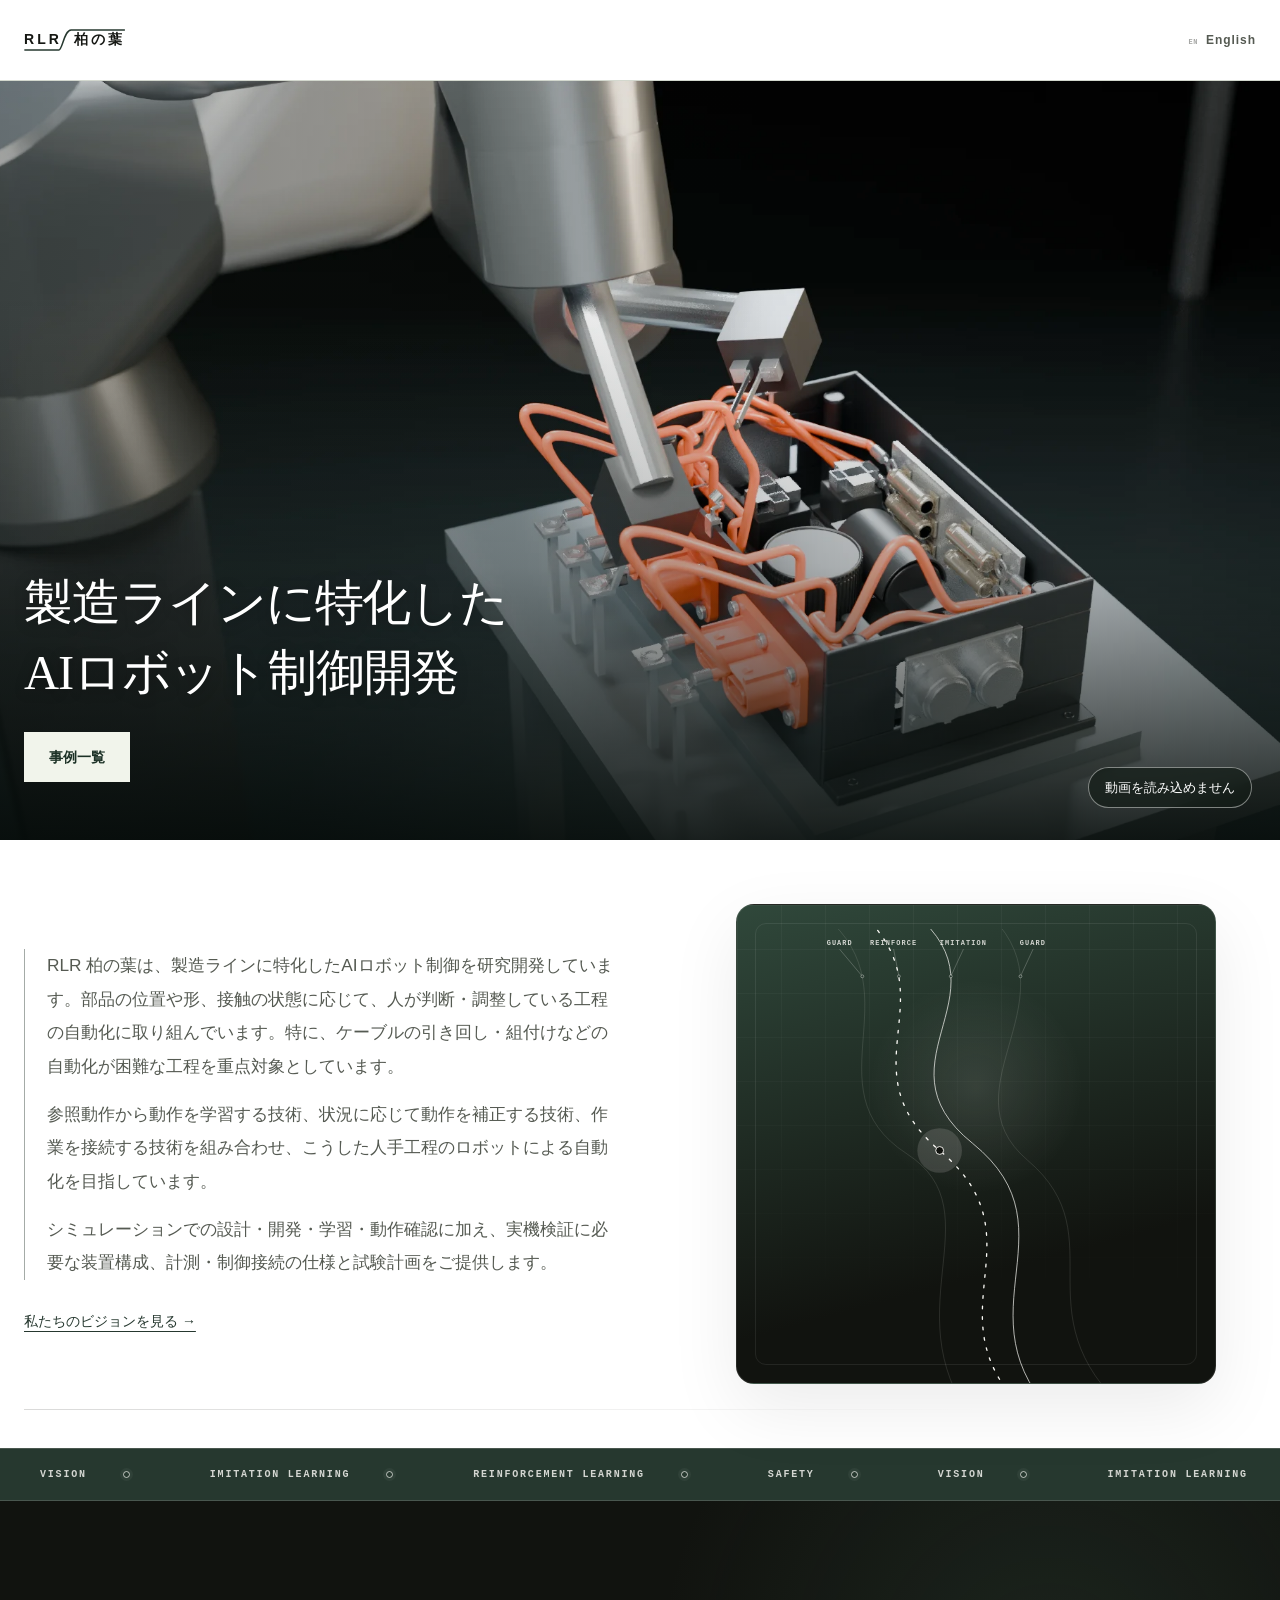
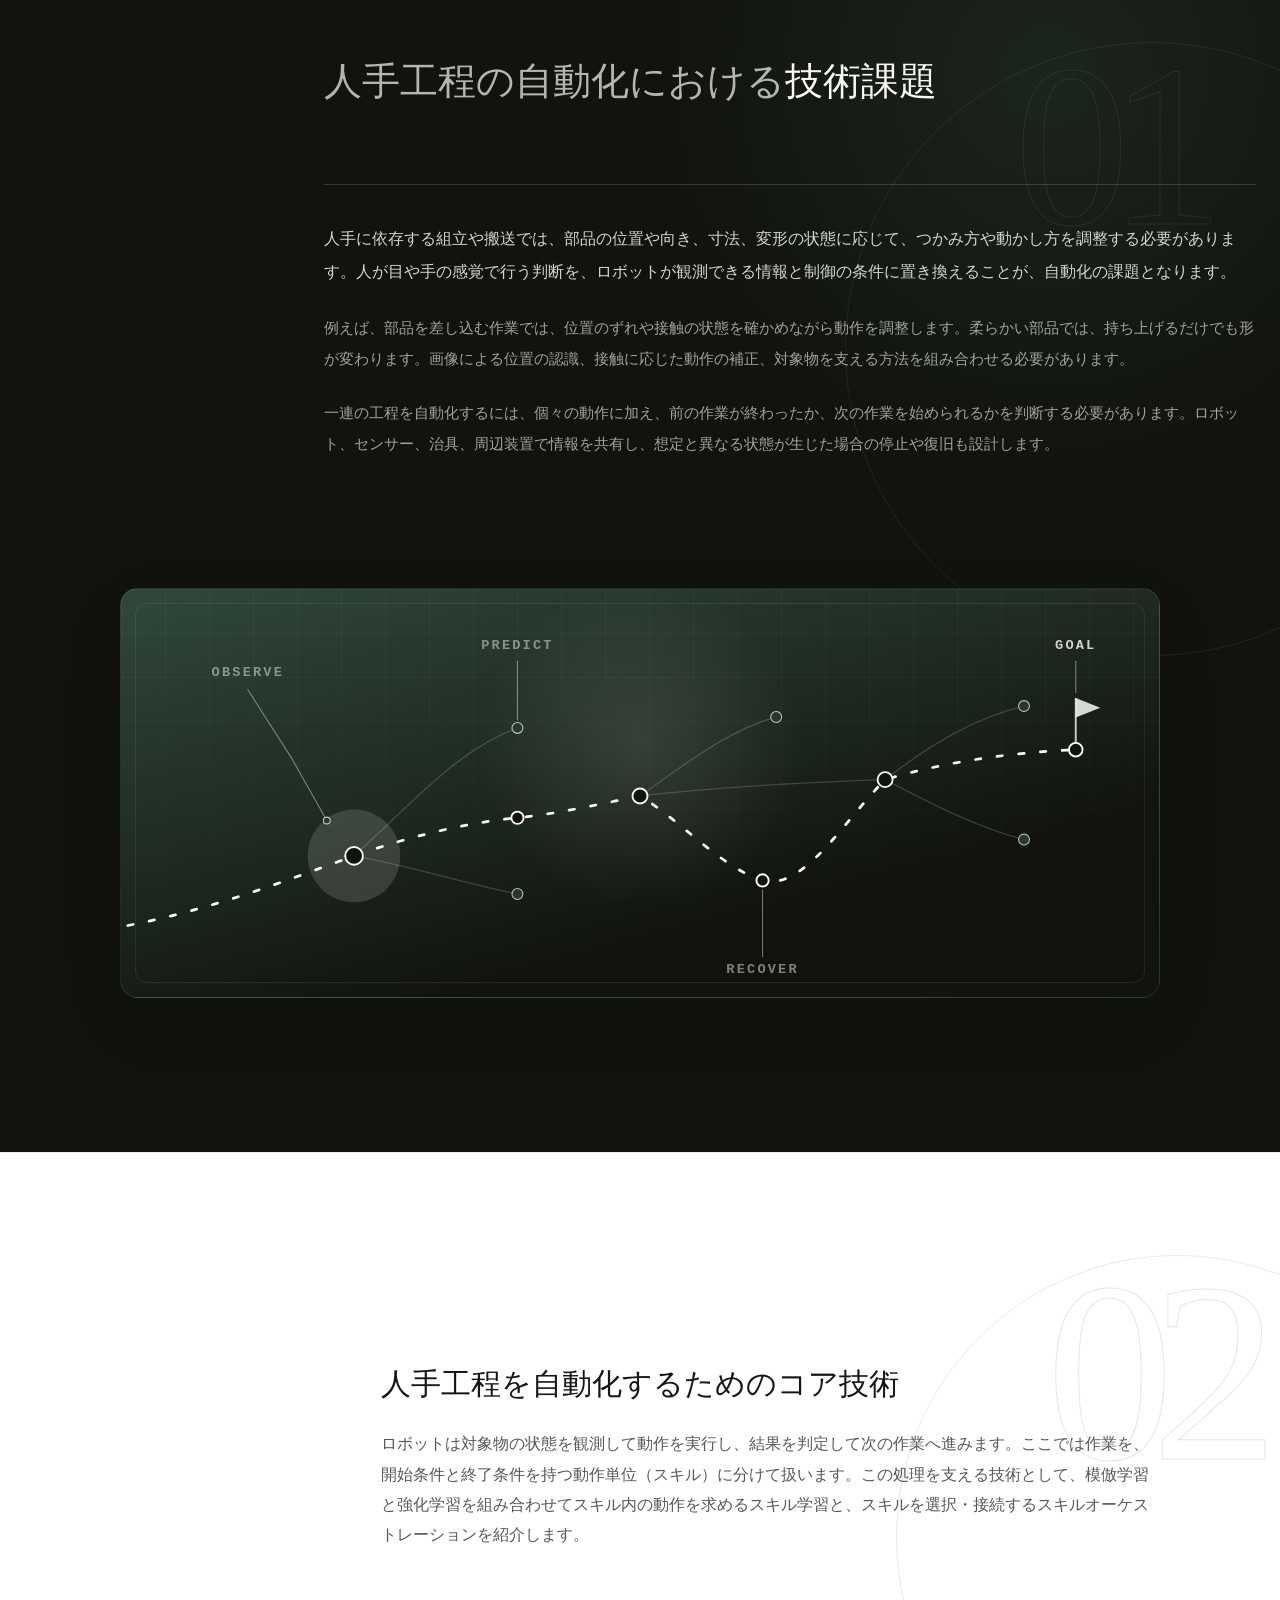
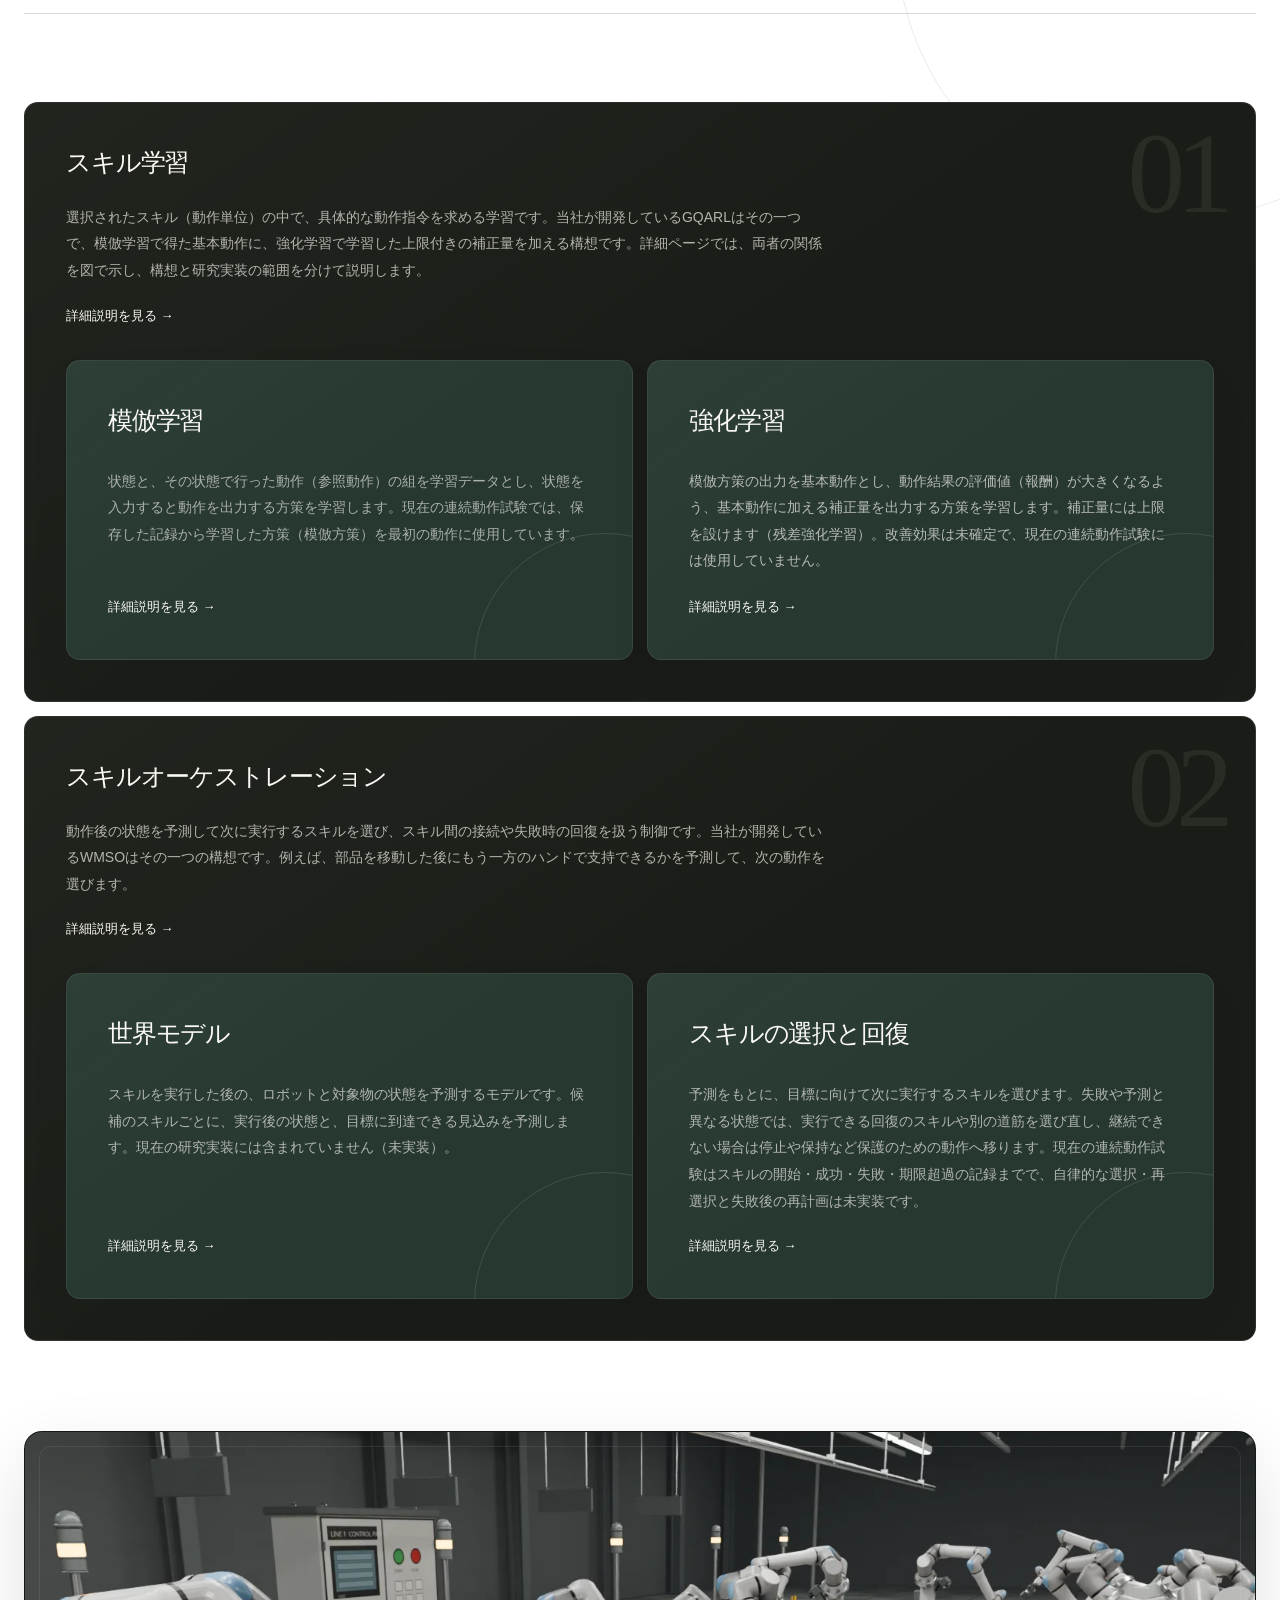
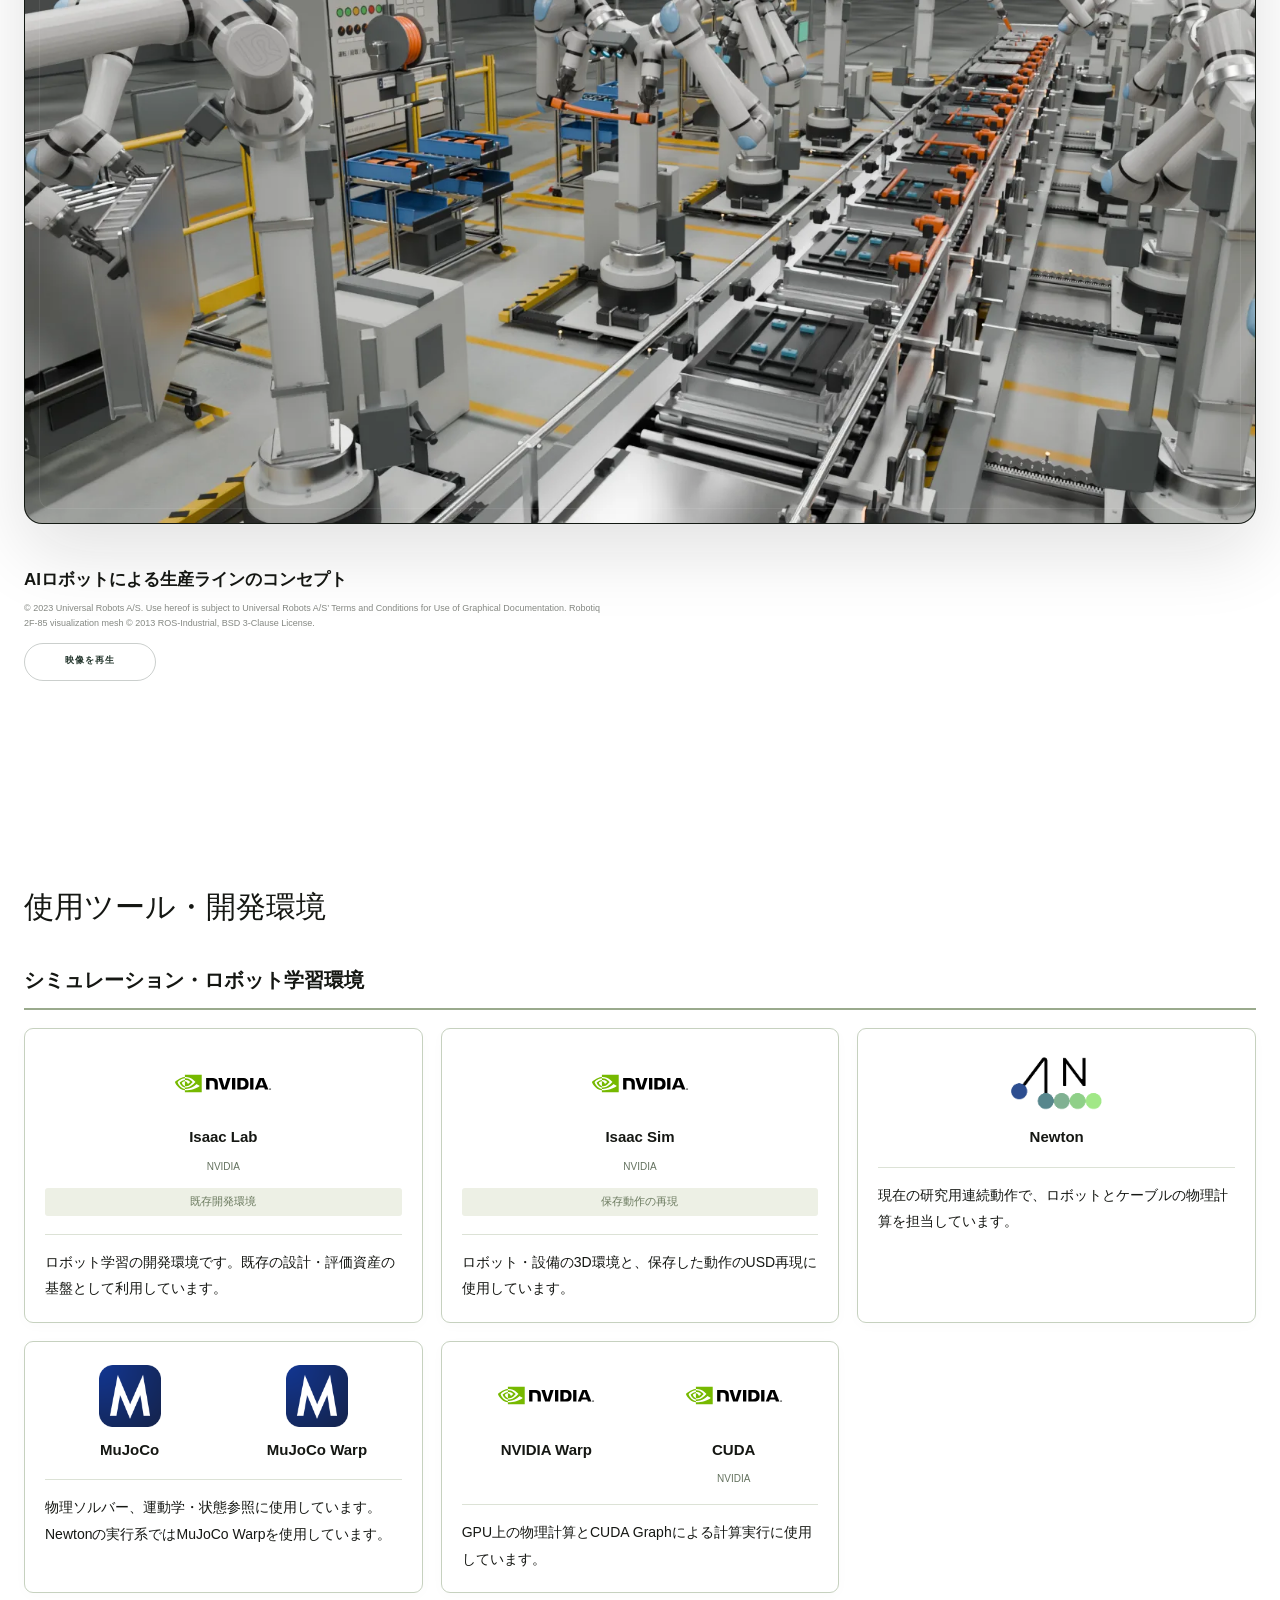
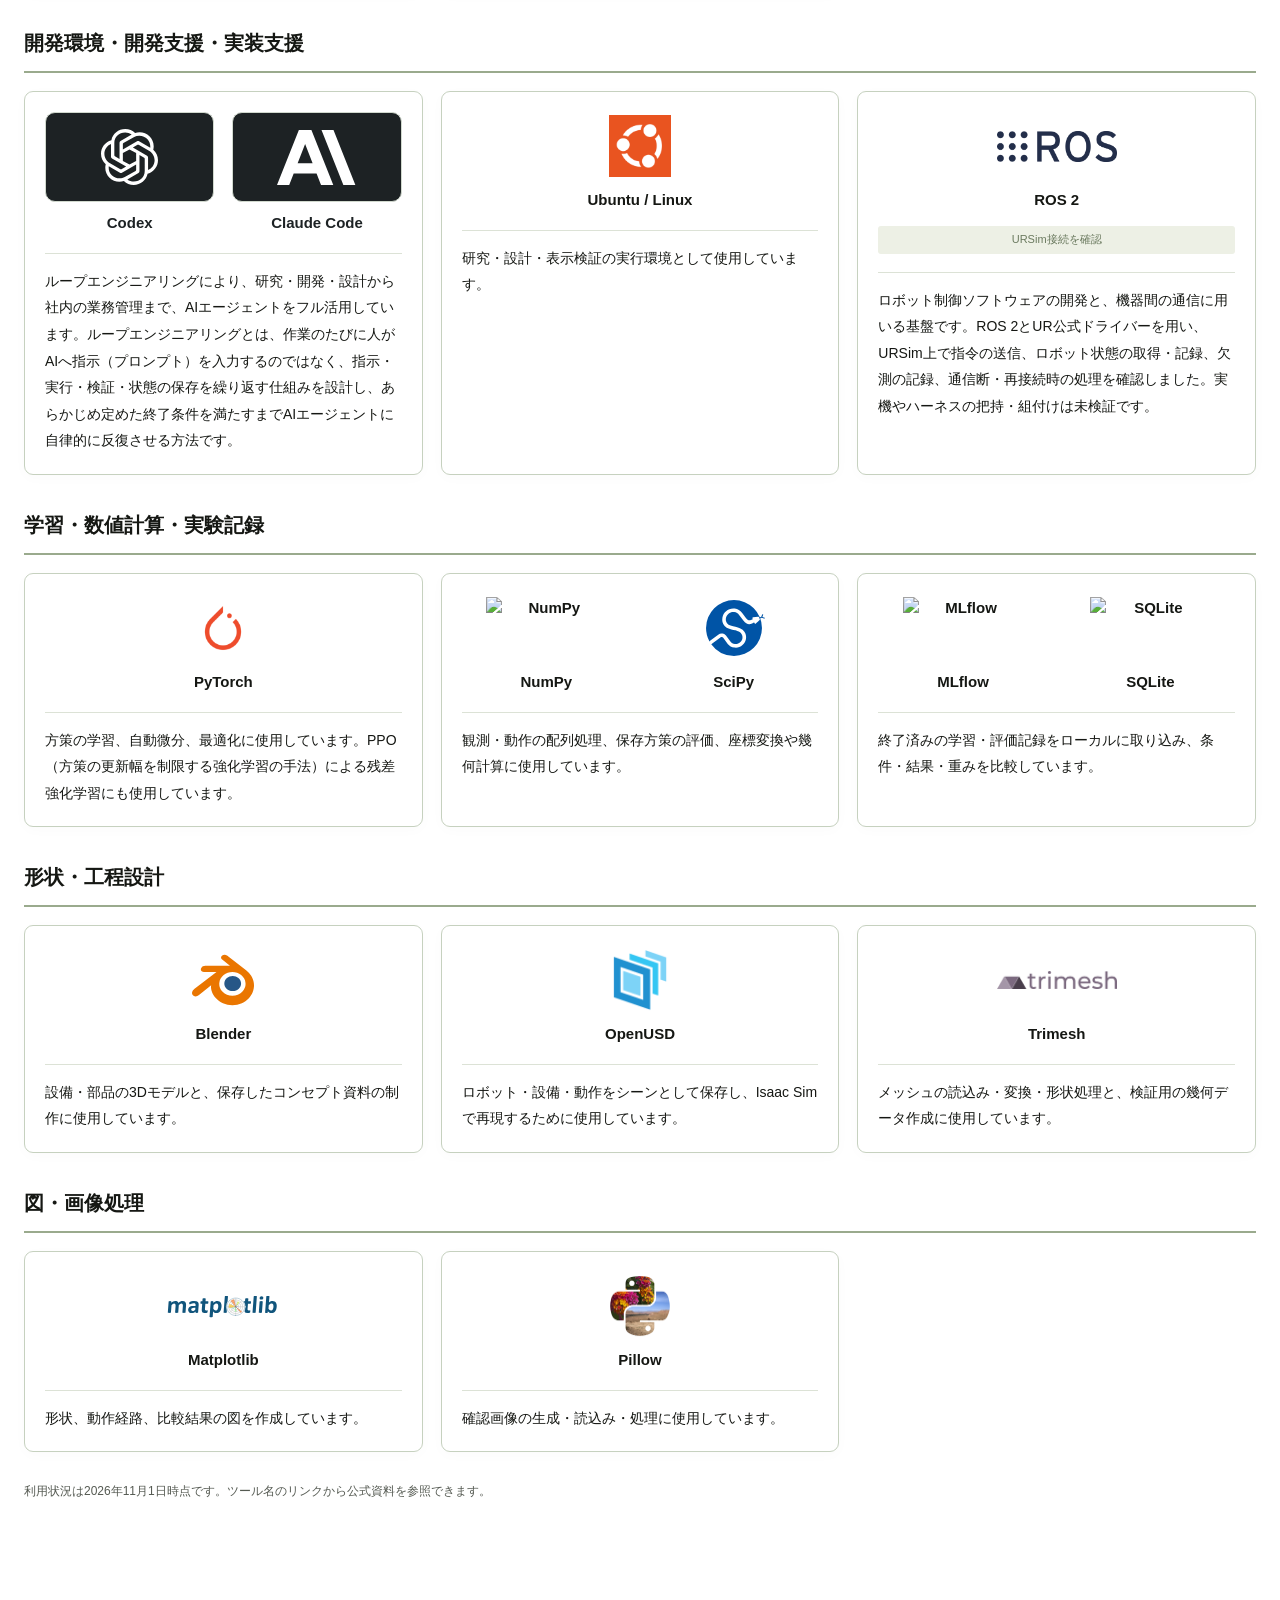
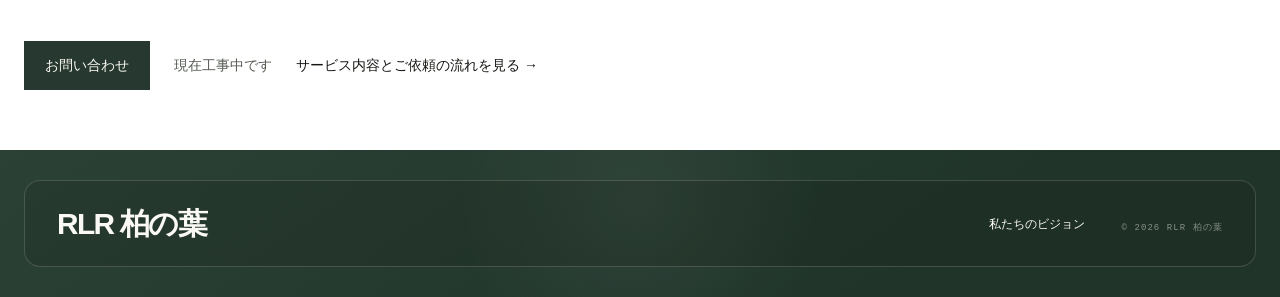
==== index.html @ 5c687e72 "Publish home and vision: skill-orchestration cards and term definitions - Home: the skill-orchestrat" ====
<!--
Copyright (c) 2022-2026, The Isaac Lab Project Developers (https://github.com/isaac-sim/IsaacLab/blob/main/CONTRIBUTORS.md).
All rights reserved.

SPDX-License-Identifier: BSD-3-Clause
-->
<!doctype html>
<html lang="ja">
  <head>
    <meta charset="utf-8" />
    <meta name="viewport" content="width=device-width, initial-scale=1" />
    <meta name="theme-color" content="#ffffff" />
    <meta
      name="description"
      content="RLR 柏の葉は、製造ラインに特化したAIロボット制御を研究開発しています。部品の位置や形、接触の状態に応じて、人が判断・調整している工程の自動化に取り組んでいます。特に、ケーブルの引き回し・組付けなどの自動化が困難な工程を重点対象としています。参照動作から動作を学習する技術、状況に応じて動作を補正する技術、作業を接続する技術を組み合わせ、こうした人手工程のロボットによる自動化を目指しています。シミュレーションでの設計・開発・学習・動作確認に加え、実機検証に必要な装置構成、計測・制御接続の仕様と試験計画をご提供します。"
    />
    <meta name="robots" content="index, follow, max-image-preview:large" />
    <link rel="canonical" href="https://rlrk-dev.github.io/" />
    <link rel="alternate" hreflang="ja" href="https://rlrk-dev.github.io/" />
    <link rel="alternate" hreflang="en" href="https://rlrk-dev.github.io/en/" />
    <link rel="alternate" hreflang="x-default" href="https://rlrk-dev.github.io/" />
    <link rel="sitemap" type="application/xml" href="https://rlrk-dev.github.io/sitemap.xml" />

    <title>RLR 柏の葉 — 製造ラインに特化したAIロボット制御開発</title>

    <style>
      :root {
        --paper: #f1efe8;
        --paper-deep: #e6e2d8;
        --paper-soft: #f7f5ef;
        --ink: #151713;
        --ink-soft: #555a52;
        --night: #11130f;
        --night-soft: #1a1d17;
        --forest: #26382f;
        --forest-bright: #3d5b4b;
        --white: #faf9f5;
        --line: rgba(21, 23, 19, 0.16);
        --line-light: rgba(250, 249, 245, 0.16);
        --shadow-soft: 0 24px 70px rgba(17, 19, 15, 0.08);
        --sans: "Helvetica Neue", "Hiragino Kaku Gothic ProN", "Yu Gothic", YuGothic, Arial, sans-serif;
        --serif: "Yu Mincho", "Hiragino Mincho ProN", "Hiragino Mincho Pro", Georgia, serif;
        --mono: "SFMono-Regular", Consolas, "Liberation Mono", monospace;
        --shell: min(100% - 48px, 1320px);
      }

      *,
      *::before,
      *::after {
        box-sizing: border-box;
      }

      html {
        scroll-behavior: smooth;
      }

      body {
        margin: 0;
        min-width: 320px;
        overflow-x: clip;
        color: var(--ink);
        background: var(--paper);
        font-family: var(--sans);
        font-weight: 400;
        line-height: 1.7;
        text-rendering: optimizeLegibility;
        -webkit-font-smoothing: antialiased;
      }

      body::before {
        position: fixed;
        z-index: -1;
        inset: 0;
        content: "";
        pointer-events: none;
        background-image:
          radial-gradient(circle at 82% 8%, rgba(38, 56, 47, 0.07), transparent 24%),
          linear-gradient(rgba(21, 23, 19, 0.035) 1px, transparent 1px),
          linear-gradient(90deg, rgba(21, 23, 19, 0.035) 1px, transparent 1px);
        background-repeat: no-repeat, repeat, repeat;
        background-size: auto, 48px 48px, 48px 48px;
        mask-image: linear-gradient(to bottom, #000 0%, transparent 72%);
      }

      a {
        color: inherit;
        text-decoration: none;
      }

      .nowrap {
        white-space: nowrap;
      }

      button {
        color: inherit;
        font: inherit;
      }

      :focus-visible {
        outline: 2px solid var(--forest-bright);
        outline-offset: 5px;
      }

      ::selection {
        color: var(--white);
        background: var(--forest);
      }

      .skip-link {
        position: fixed;
        z-index: 100;
        top: 12px;
        left: 12px;
        padding: 10px 14px;
        color: var(--white);
        background: var(--forest);
        transform: translateY(-160%);
        transition: transform 180ms ease;
      }

      .skip-link:focus {
        transform: translateY(0);
      }

      .shell {
        width: var(--shell);
        margin-inline: auto;
      }

      .site-header {
        position: fixed;
        z-index: 50;
        top: 0;
        right: 0;
        left: 0;
        border-bottom: 1px solid transparent;
        transition:
          background-color 240ms ease,
          border-color 240ms ease,
          box-shadow 240ms ease;
      }

      .site-header.is-scrolled,
      .site-header:has(.site-nav.is-open) {
        border-color: var(--line);
        background: rgba(241, 239, 232, 0.92);
        box-shadow: 0 8px 30px rgba(17, 19, 15, 0.045);
        backdrop-filter: blur(20px);
      }

      .nav-shell {
        display: flex;
        align-items: center;
        justify-content: space-between;
        min-height: 80px;
        transition: min-height 240ms ease;
      }

      .site-header.is-scrolled .nav-shell {
        min-height: 68px;
      }

      .brand {
        position: relative;
        display: inline-grid;
        grid-template-columns: auto 7px auto;
        gap: 2.5px;
        align-items: center;
        padding-block: 5px;
        color: var(--ink);
        font-size: 14px;
        font-weight: 700;
        letter-spacing: 0.22em;
        white-space: nowrap;
      }

      .brand > span:not(.brand-sigmoid) {
        position: relative;
        z-index: 1;
      }

      .brand-sigmoid {
        display: block;
        width: 7px;
        height: 20px;
      }

      .brand-sigmoid svg {
        position: absolute;
        z-index: 0;
        top: 50%;
        left: 0;
        width: 100%;
        height: 30px;
        overflow: visible;
        transform: translateY(-50%);
      }

      .site-nav {
        display: flex;
        gap: 34px;
        align-items: center;
      }

      .site-nav a {
        position: relative;
        display: inline-flex;
        gap: 8px;
        align-items: baseline;
        padding-block: 8px;
        color: var(--ink-soft);
        font-size: 12px;
        font-weight: 600;
        letter-spacing: 0.08em;
      }

      .site-nav a::before {
        content: attr(data-index);
        color: rgba(21, 23, 19, 0.38);
        font-family: var(--mono);
        font-size: 7px;
        letter-spacing: 0.08em;
      }

      .site-nav a::after {
        position: absolute;
        right: 0;
        bottom: 3px;
        left: 0;
        height: 1px;
        content: "";
        background: var(--ink);
        transform: scaleX(0);
        transform-origin: right;
        transition: transform 220ms ease;
      }

      .site-nav a:hover,
      .site-nav a:focus-visible,
      .site-nav a.is-active {
        color: var(--ink);
      }

      .site-nav a:hover::after,
      .site-nav a:focus-visible::after,
      .site-nav a.is-active::after {
        transform: scaleX(1);
        transform-origin: left;
      }

      .menu-button {
        display: none;
        width: 42px;
        height: 42px;
        padding: 0;
        border: 1px solid var(--line);
        border-radius: 50%;
        background: transparent;
        cursor: pointer;
      }

      .menu-button span,
      .menu-button::before,
      .menu-button::after {
        display: block;
        width: 16px;
        height: 1px;
        margin: 4px auto;
        content: "";
        background: currentcolor;
        transition: transform 180ms ease;
      }

      .menu-button[aria-expanded="true"] span {
        opacity: 0;
      }

      .menu-button[aria-expanded="true"]::before {
        transform: translateY(5px) rotate(45deg);
      }

      .menu-button[aria-expanded="true"]::after {
        transform: translateY(-5px) rotate(-45deg);
      }

      .hero {
        position: relative;
        isolation: isolate;
        display: grid;
        grid-template-columns: minmax(0, 1.1fr) minmax(360px, 0.9fr);
        column-gap: clamp(48px, 6vw, 90px);
        row-gap: 24px;
        align-items: center;
        min-height: 100svh;
        padding-top: 112px;
        padding-bottom: 80px;
      }

      .hero::before {
        position: absolute;
        z-index: -1;
        top: 0;
        bottom: 0;
        left: 50%;
        width: 100vw;
        content: "";
        background:
          linear-gradient(
            105deg,
            rgba(247, 245, 239, 0.86) 0%,
            rgba(241, 239, 232, 0.72) 48%,
            rgba(241, 239, 232, 0.6) 100%
          ),
          url("/assets/hero-kashiwanoha-landscape.webp") center / cover no-repeat;
        pointer-events: none;
        transform: translateX(-50%);
        -webkit-mask-image: linear-gradient(to bottom, #000 0%, #000 76%, transparent 100%);
        mask-image: linear-gradient(to bottom, #000 0%, #000 76%, transparent 100%);
      }

      .hero::after {
        position: absolute;
        right: 0;
        bottom: 38px;
        left: 0;
        height: 1px;
        content: "";
        background: linear-gradient(90deg, var(--line), transparent 78%);
      }

      .hero-copy {
        position: relative;
        z-index: 2;
      }

      .eyebrow {
        display: flex;
        gap: 14px;
        align-items: center;
        margin: 0 0 34px;
        font-family: var(--mono);
        font-size: 11px;
        font-weight: 600;
        letter-spacing: 0.16em;
        text-transform: uppercase;
      }

      .eyebrow::before {
        width: 24px;
        height: 1px;
        content: "";
        background: currentcolor;
      }

      .eyebrow span {
        display: grid;
        width: 30px;
        height: 30px;
        place-items: center;
        border: 1px solid var(--line);
        border-radius: 50%;
        color: var(--forest);
        font-size: 8px;
      }

      .hero-title {
        max-width: 860px;
        margin: 0;
        font-family: var(--serif);
        font-size: clamp(58px, 6vw, 100px);
        font-weight: 500;
        letter-spacing: -0.065em;
        line-height: 1.06;
      }

      .hero-line {
        color: var(--forest);
        white-space: nowrap;
      }

      .hero-lead {
        max-width: 600px;
        margin: 38px 0 0;
        padding-left: 22px;
        border-left: 1px solid rgba(38, 56, 47, 0.42);
        color: var(--ink-soft);
        font-size: clamp(16px, 1.2vw, 18px);
        line-height: 1.9;
      }

      .hero-note {
        max-width: 600px;
        margin: 10px 0 0;
        padding-left: 23px;
        color: var(--ink-soft);
        font-size: 11px;
        letter-spacing: 0.02em;
        line-height: 1.6;
      }

      .hero-scroll {
        display: inline-flex;
        gap: 14px;
        align-items: center;
        margin-top: 46px;
        color: var(--ink-soft);
        font-family: var(--mono);
        font-size: 9px;
        font-weight: 600;
        letter-spacing: 0.16em;
        text-transform: uppercase;
      }

      .hero-scroll::after {
        width: 54px;
        height: 1px;
        content: "";
        background: var(--forest);
        transition: width 220ms ease;
      }

      .hero-scroll:hover::after,
      .hero-scroll:focus-visible::after {
        width: 76px;
      }

      .hero-art {
        position: relative;
        min-height: 0;
        aspect-ratio: 1;
        overflow: hidden;
        border: 1px solid rgba(250, 249, 245, 0.09);
        border-radius: 18px;
        color: var(--white);
        background:
          radial-gradient(circle at 50% 38%, rgba(250, 249, 245, 0.11), transparent 28%),
          linear-gradient(165deg, #30483b 0%, var(--night) 72%);
        box-shadow: var(--shadow-soft);
        isolation: isolate;
      }

      .hero-art::before {
        position: absolute;
        z-index: 0;
        inset: 0;
        content: "";
        background-image:
          linear-gradient(rgba(255, 255, 255, 0.04) 1px, transparent 1px),
          linear-gradient(90deg, rgba(255, 255, 255, 0.04) 1px, transparent 1px);
        background-size: 44px 44px;
        mask-image: linear-gradient(to bottom, #000, transparent 92%);
      }

      .hero-art::after {
        position: absolute;
        z-index: 2;
        inset: 18px;
        content: "";
        border: 1px solid rgba(250, 249, 245, 0.08);
        border-radius: 11px;
        pointer-events: none;
      }

      .hero-art svg {
        position: absolute;
        z-index: 1;
        inset: 5% -7% -4%;
        width: 114%;
        height: 99%;
        transition: transform 700ms cubic-bezier(0.22, 1, 0.36, 1);
      }

      .hero-art--world-model {
        min-height: 0;
        aspect-ratio: 760 / 300;
      }

      .purpose-model {
        width: min(100%, 1040px);
        margin: clamp(84px, 10vw, 144px) auto 0;
      }

      .hero-art--world-model svg {
        inset: 0;
        width: 100%;
        height: 100%;
      }

      .hero-art--world-model::after {
        inset: 14px;
        border-radius: 12px;
      }

      .hero-art--world-model .hero-model-mobile {
        display: none;
      }

      .hero-art > img {
        position: absolute;
        z-index: 1;
        inset: 0;
        width: 100%;
        height: 100%;
        object-fit: cover;
      }

      @media (hover: hover) {
        .hero-art:hover svg {
          transform: scale(1.012);
        }
      }

      .thread-path {
        fill: none;
        stroke: rgba(250, 249, 245, 0.76);
        stroke-linecap: round;
        stroke-width: 1.4;
      }

      .thread-path--soft {
        stroke: rgba(250, 249, 245, 0.17);
        stroke-width: 1;
      }

      .thread-path--accent {
        stroke: var(--white);
        stroke-dasharray: 4 12;
        stroke-width: 2;
        animation: thread-flow 16s linear infinite;
      }

      .thread-node {
        fill: var(--night);
        stroke: var(--white);
        stroke-width: 1.4;
      }

      .thread-label {
        fill: rgba(250, 249, 245, 0.48);
        font-family: var(--mono);
        font-size: 10.5px;
        font-weight: 600;
        letter-spacing: 0.16em;
        text-anchor: middle;
      }

      .thread-label--primary {
        fill: rgba(250, 249, 245, 0.82);
      }

      .hero-art--world-model .thread-label {
        font-size: 10px;
      }

      .thread-leader {
        fill: none;
        stroke: rgba(250, 249, 245, 0.42);
        stroke-linecap: round;
        stroke-width: 0.8;
      }

      .thread-leader-node {
        fill: var(--forest);
        stroke: rgba(250, 249, 245, 0.72);
        stroke-width: 0.8;
      }

      .thread-glow {
        fill: var(--white);
        opacity: 0.14;
        transform-origin: center;
        animation: pulse 3.2s ease-in-out infinite;
      }

      .signal-strip {
        overflow: hidden;
        color: rgba(250, 249, 245, 0.82);
        border-top: 1px solid var(--line-light);
        border-bottom: 1px solid var(--line-light);
        background: var(--forest);
      }

      .signal-track {
        display: flex;
        width: max-content;
        animation: marquee 28s linear infinite;
      }

      .signal-item {
        display: inline-flex;
        gap: 36px;
        align-items: center;
        padding: 17px 40px;
        font-family: var(--mono);
        font-size: 10px;
        font-weight: 600;
        letter-spacing: 0.18em;
        text-transform: uppercase;
      }

      .signal-item::after {
        width: 7px;
        height: 7px;
        content: "";
        border: 1px solid rgba(250, 249, 245, 0.7);
        border-radius: 50%;
        background: transparent;
        box-shadow: 0 0 0 3px rgba(250, 249, 245, 0.045);
      }

      .section {
        scroll-margin-top: 80px;
        padding-block: clamp(104px, 12vw, 180px);
      }

      .section-label {
        display: flex;
        gap: 14px;
        align-items: center;
        margin: 0;
        font-family: var(--mono);
        font-size: 9px;
        font-weight: 600;
        letter-spacing: 0.18em;
        text-transform: uppercase;
      }

      .section-label span {
        display: grid;
        width: 32px;
        height: 32px;
        min-width: 32px;
        place-items: center;
        border: 1px solid var(--line);
        border-radius: 50%;
        color: var(--ink-soft);
        font-size: 8px;
        letter-spacing: 0.08em;
      }

      .purpose {
        position: relative;
        overflow: hidden;
        color: var(--white);
        background:
          radial-gradient(circle at 82% 14%, rgba(61, 91, 75, 0.24), transparent 26%),
          var(--night);
      }

      .purpose::before {
        position: absolute;
        top: clamp(110px, 11vw, 176px);
        right: clamp(-300px, -14vw, -150px);
        width: clamp(440px, 48vw, 760px);
        aspect-ratio: 1;
        content: "";
        border: 1px solid rgba(250, 249, 245, 0.07);
        border-radius: 50%;
        pointer-events: none;
      }

      .purpose::after {
        position: absolute;
        top: clamp(112px, 12vw, 180px);
        right: clamp(24px, 6vw, 96px);
        content: "01";
        color: transparent;
        font-family: var(--serif);
        font-size: clamp(126px, 18vw, 252px);
        font-weight: 500;
        letter-spacing: -0.09em;
        line-height: 0.8;
        pointer-events: none;
        -webkit-text-stroke: 1px rgba(250, 249, 245, 0.08);
      }

      .purpose > .shell {
        position: relative;
        z-index: 1;
      }

      .purpose .section-label span {
        color: rgba(250, 249, 245, 0.58);
        border-color: var(--line-light);
      }

      .purpose-copy {
        color: rgba(250, 249, 245, 0.68);
      }

      .purpose-grid {
        position: relative;
        display: grid;
        grid-template-columns: minmax(180px, 0.35fr) minmax(0, 1.65fr);
        gap: clamp(48px, 8vw, 130px);
      }

      .purpose-statement {
        max-width: 960px;
        margin: 0;
        color: rgba(250, 249, 245, 0.7);
        font-family: var(--serif);
        font-size: clamp(42px, 5vw, 72px);
        font-weight: 500;
        letter-spacing: -0.05em;
        line-height: 1.25;
        white-space: nowrap;
      }

      .purpose-statement em {
        color: var(--white);
        font-style: normal;
      }

      .purpose-bottom {
        display: grid;
        grid-template-columns: minmax(0, 1.45fr) minmax(240px, 0.55fr);
        gap: clamp(40px, 5vw, 76px);
        margin-top: 76px;
        padding-top: 38px;
        border-top: 1px solid var(--line-light);
      }

      .purpose-copy {
        max-width: 680px;
        margin: 0;
      }

      .purpose-copy p {
        margin: 0;
        color: rgba(250, 249, 245, 0.62);
        font-size: 15px;
        line-height: 2.05;
      }

      .purpose-copy p + p {
        margin-top: 24px;
      }

      .purpose-copy p:first-child {
        color: rgba(250, 249, 245, 0.84);
        font-size: 16px;
      }

      .purpose-quote {
        position: relative;
        justify-self: end;
        max-width: 360px;
        margin: 0;
        padding: 24px 0 24px 28px;
        border-left: 1px solid rgba(250, 249, 245, 0.28);
        color: var(--white);
        font-family: var(--serif);
        font-size: 24px;
        line-height: 1.5;
      }

      .purpose-quote small {
        display: block;
        margin-top: 18px;
        color: rgba(250, 249, 245, 0.48);
        font-family: var(--mono);
        font-size: 9px;
        letter-spacing: 0.16em;
        text-transform: uppercase;
      }

      .section-title {
        max-width: 820px;
        margin: 0;
        font-family: var(--serif);
        font-size: clamp(36px, 4.8vw, 70px);
        font-weight: 500;
        letter-spacing: -0.055em;
        line-height: 1.2;
      }

      .core {
        position: relative;
        overflow: hidden;
        padding-bottom: clamp(88px, 9vw, 132px);
        border-top: 1px solid rgba(21, 23, 19, 0.08);
        background: var(--paper-deep);
      }

      .core::before {
        position: absolute;
        top: clamp(74px, 8vw, 122px);
        right: clamp(-280px, -14vw, -120px);
        width: clamp(360px, 44vw, 680px);
        aspect-ratio: 1;
        content: "";
        border: 1px solid rgba(38, 56, 47, 0.1);
        border-radius: 50%;
        pointer-events: none;
      }

      .core > .shell {
        position: relative;
        z-index: 1;
      }

      .core-head {
        position: relative;
        isolation: isolate;
        display: grid;
        grid-template-columns: 0.45fr 1.55fr;
        gap: clamp(48px, 8vw, 130px);
        align-items: start;
        min-height: clamp(220px, 24vw, 320px);
        margin-bottom: clamp(52px, 7vw, 88px);
        padding-bottom: clamp(40px, 5vw, 62px);
        border-bottom: 1px solid var(--line);
      }

      .core-head::after {
        position: absolute;
        z-index: 0;
        top: -0.14em;
        right: 0;
        content: "02";
        color: transparent;
        font-family: var(--serif);
        font-size: clamp(132px, 20vw, 278px);
        font-weight: 500;
        letter-spacing: -0.09em;
        line-height: 0.8;
        pointer-events: none;
        -webkit-text-stroke: 1px rgba(38, 56, 47, 0.13);
      }

      .core-head > * {
        position: relative;
        z-index: 1;
      }

      .core-heading {
        align-self: end;
        max-width: 900px;
      }

      .core-intro {
        max-width: 650px;
        margin: 32px 0 0;
        color: var(--ink-soft);
        font-size: 16px;
        line-height: 2;
      }

      .concept-film {
        margin: 0 0 clamp(64px, 8vw, 104px);
      }

      .concept-film-frame {
        position: relative;
        isolation: isolate;
        overflow: hidden;
        aspect-ratio: 16 / 9;
        border: 1px solid rgba(38, 56, 47, 0.18);
        border-radius: 18px;
        background: var(--night);
        box-shadow: 0 28px 72px rgba(17, 19, 15, 0.12);
      }

      .concept-film-frame::after {
        position: absolute;
        z-index: 2;
        inset: 14px;
        content: "";
        border: 1px solid rgba(250, 249, 245, 0.08);
        border-radius: 12px;
        pointer-events: none;
      }

      .concept-film-video {
        display: block;
        width: 100%;
        height: 100%;
        object-fit: cover;
      }

      .concept-film-caption {
        padding: clamp(26px, 3.4vw, 42px) 0 0;
      }


      .concept-film-detail {
        display: grid;
        gap: 22px;
      }

      .concept-film-credit {
        max-width: 580px;
        margin: 0;
        color: var(--ink-soft);
        font-size: 9px;
        line-height: 1.7;
        opacity: 0.72;
      }

      .concept-film-credit a {
        color: inherit;
        text-underline-offset: 0.2em;
      }

      .concept-film-toggle {
        justify-self: start;
        min-width: 132px;
        padding: 10px 16px;
        border: 1px solid rgba(38, 56, 47, 0.24);
        border-radius: 999px;
        color: var(--forest);
        background: transparent;
        font-family: var(--mono);
        font-size: 9px;
        font-weight: 600;
        letter-spacing: 0.12em;
        text-transform: uppercase;
        cursor: pointer;
        transition:
          color 180ms ease,
          background-color 180ms ease,
          border-color 180ms ease;
      }

      .concept-film-toggle:hover,
      .concept-film-toggle:focus-visible {
        color: var(--white);
        border-color: var(--forest);
        background: var(--forest);
      }

      .core-map {
        display: grid;
        grid-template-columns: repeat(12, minmax(0, 1fr));
        gap: 14px;
        background: transparent;
      }

      .core-card {
        position: relative;
        isolation: isolate;
        overflow: hidden;
        display: flex;
        flex-direction: column;
        min-height: 390px;
        padding: clamp(28px, 3.2vw, 46px);
        border: 1px solid var(--line);
        border-radius: 14px;
        background:
          linear-gradient(145deg, rgba(250, 249, 245, 0.36), transparent 54%),
          var(--paper);
        box-shadow: 0 20px 52px rgba(17, 19, 15, 0.035);
        transition:
          translate 300ms cubic-bezier(0.22, 1, 0.36, 1),
          border-color 300ms ease,
          box-shadow 300ms ease;
      }

      .core-card--vla {
        grid-column: 1 / -1;
      }

      .core-card::before {
        position: absolute;
        z-index: 0;
        right: -104px;
        bottom: -136px;
        width: 262px;
        aspect-ratio: 1;
        content: "";
        border: 1px solid rgba(38, 56, 47, 0.12);
        border-radius: 50%;
        pointer-events: none;
      }

      .core-card::after {
        position: absolute;
        z-index: 0;
        top: clamp(12px, 1.8vw, 24px);
        right: clamp(18px, 2.4vw, 34px);
        content: attr(data-step);
        color: rgba(38, 56, 47, 0.075);
        font-family: var(--serif);
        font-size: clamp(84px, 9vw, 132px);
        font-weight: 500;
        letter-spacing: -0.08em;
        line-height: 0.82;
        pointer-events: none;
      }

      .core-card > * {
        position: relative;
        z-index: 1;
      }

      .core-card--imitation {
        grid-column: span 7;
        color: var(--white);
        border-color: rgba(250, 249, 245, 0.08);
        background:
          linear-gradient(145deg, rgba(250, 249, 245, 0.035), transparent 52%),
          var(--forest);
      }

      .core-card--reinforcement {
        grid-column: span 5;
        color: var(--white);
        border-color: rgba(250, 249, 245, 0.08);
        background:
          linear-gradient(145deg, rgba(250, 249, 245, 0.035), transparent 52%),
          var(--forest);
      }

      .core-card--architecture {
        grid-column: 1 / -1;
        min-height: 410px;
        color: var(--white);
        border-color: rgba(250, 249, 245, 0.08);
        background:
          linear-gradient(145deg, rgba(250, 249, 245, 0.035), transparent 52%),
          var(--night-soft);
      }

      .core-card--outcome {
        grid-column: span 4;
        min-height: 410px;
        color: var(--night);
      }

      .core-card--imitation::before,
      .core-card--reinforcement::before,
      .core-card--architecture::before {
        border-color: rgba(250, 249, 245, 0.12);
      }

      .core-card--imitation::after,
      .core-card--reinforcement::after,
      .core-card--architecture::after {
        color: rgba(250, 249, 245, 0.065);
      }

      .core-card--vla-content,
      .core-card--architecture-content {
        display: grid;
        grid-template-columns: minmax(0, 0.9fr) minmax(0, 1.1fr);
        gap: clamp(32px, 6vw, 96px);
        align-items: end;
        margin-top: auto;
      }

      .core-card--outcome-content {
        display: grid;
        grid-template-columns: 1fr;
        gap: 24px;
        margin-top: auto;
      }

      .core-card--vla h3,
      .core-card--architecture h3,
      .core-card--outcome h3 {
        margin: 0;
      }

      .core-card--outcome h3 {
        max-width: 340px;
        /* Three nouns and a verb do not fit at the display size the other
           cards use, and this card is the narrow one of its row. */
        font-size: clamp(25px, 2.5vw, 34px);
        color: var(--forest);
      }

      .core-card--outcome p {
        color: var(--ink-soft);
      }


      .core-card-meta {
        display: flex;
        align-items: center;
        justify-content: flex-start;
        width: 100%;
        font-family: var(--mono);
        font-size: 9px;
        font-weight: 600;
        letter-spacing: 0.15em;
        text-transform: uppercase;
      }

      .core-card-meta::after {
        flex: 1;
        height: 1px;
        margin-left: 18px;
        content: "";
        background: currentColor;
        opacity: 0.18;
      }

      .core-card h3 {
        margin: auto 0 18px;
        font-family: var(--serif);
        font-size: clamp(31px, 3.4vw, 48px);
        font-weight: 500;
        letter-spacing: -0.045em;
        line-height: 1.25;
      }

      .core-card h3 small {
        display: block;
        margin-bottom: 10px;
        font-family: var(--mono);
        font-size: 10px;
        font-weight: 500;
        letter-spacing: 0.12em;
        text-transform: uppercase;
      }

      .core-card p {
        max-width: 510px;
        margin: 0;
        color: var(--ink-soft);
        font-size: 14px;
        line-height: 1.9;
      }

      .core-card--imitation p {
        color: rgba(250, 249, 245, 0.62);
      }

      .core-card--reinforcement p {
        color: rgba(250, 249, 245, 0.68);
      }

      .core-card--architecture p {
        max-width: 510px;
        color: rgba(250, 249, 245, 0.68);
      }

      .core-card:nth-child(2).is-visible {
        animation-delay: 70ms;
      }

      .core-card:nth-child(3).is-visible {
        animation-delay: 90ms;
      }

      .core-card:nth-child(4).is-visible {
        animation-delay: 160ms;
      }

      @media (hover: hover) {
        .core-card:hover {
          border-color: rgba(38, 56, 47, 0.3);
          box-shadow: 0 28px 64px rgba(17, 19, 15, 0.09);
          translate: 0 -4px;
        }

        .core-card--imitation:hover,
        .core-card--reinforcement:hover,
        .core-card--architecture:hover {
          border-color: rgba(250, 249, 245, 0.2);
        }
      }

      .mobile-break {
        display: none;
      }

      .closing {
        position: relative;
        overflow: hidden;
        padding-block: clamp(132px, 15vw, 216px) 64px;
        color: var(--white);
        background:
          radial-gradient(circle at 50% 36%, rgba(250, 249, 245, 0.055), transparent 28%),
          linear-gradient(145deg, #2b4136 0%, #20342a 72%);
      }

      .closing::before {
        position: absolute;
        top: 9%;
        left: 50%;
        width: clamp(430px, 58vw, 840px);
        aspect-ratio: 1;
        content: "";
        border: 1px solid rgba(250, 249, 245, 0.08);
        border-radius: 50%;
        pointer-events: none;
        transform: translateX(-50%);
      }

      .closing::after {
        position: absolute;
        right: clamp(-20px, 2vw, 38px);
        bottom: 80px;
        content: "03";
        color: transparent;
        font-family: var(--serif);
        font-size: clamp(150px, 22vw, 310px);
        font-weight: 500;
        letter-spacing: -0.09em;
        line-height: 0.8;
        pointer-events: none;
        -webkit-text-stroke: 1px rgba(250, 249, 245, 0.075);
      }

      .closing > .shell {
        position: relative;
        z-index: 1;
      }

      .closing-label {
        position: absolute;
        top: 0;
        left: 0;
        color: rgba(250, 249, 245, 0.72);
      }

      .closing-label span {
        color: rgba(250, 249, 245, 0.58);
        border-color: var(--line-light);
      }

      .closing-message {
        position: relative;
        max-width: 1040px;
        margin: 0 auto;
        padding-top: 108px;
        text-align: center;
      }

      .closing-message::before {
        position: absolute;
        top: 0;
        left: 50%;
        width: 1px;
        height: 76px;
        content: "";
        background: linear-gradient(var(--white), transparent);
        opacity: 0.52;
      }

      .closing h2 {
        margin: 0;
        color: rgba(250, 249, 245, 0.68);
        font-family: var(--serif);
        font-size: clamp(44px, 5.5vw, 72px);
        font-weight: 500;
        letter-spacing: -0.055em;
        line-height: 1.25;
      }

      .closing h2 em {
        color: var(--white);
        font-style: normal;
      }

      .site-footer {
        display: flex;
        gap: 24px;
        align-items: end;
        justify-content: space-between;
        margin-top: 150px;
        padding: 30px 32px;
        border: 1px solid var(--line-light);
        border-radius: 16px;
        background: rgba(17, 19, 15, 0.12);
      }

      .footer-wordmark {
        margin: 0;
        font-size: clamp(14px, 2.33vw, 30px);
        font-weight: 700;
        letter-spacing: -0.055em;
        line-height: 0.85;
      }

      .footer-meta {
        color: rgba(250, 249, 245, 0.48);
        font-family: var(--mono);
        font-size: 9px;
        letter-spacing: 0.12em;
        line-height: 1.8;
        text-align: right;
        text-transform: uppercase;
      }

      .footer-details {
        display: flex;
        gap: 36px;
        align-items: end;
      }

      .footer-contact {
        margin: 0;
        color: rgba(250, 249, 245, 0.78);
        font-size: 12px;
        line-height: 1.8;
        text-align: right;
      }

      .footer-contact span {
        display: block;
        color: rgba(250, 249, 245, 0.42);
        font-family: var(--mono);
        font-size: 9px;
        letter-spacing: 0.14em;
        text-transform: uppercase;
      }

      .footer-contact a {
        display: inline-flex;
        gap: 8px;
        align-items: center;
        border-bottom: 1px solid rgba(250, 249, 245, 0.3);
        transition: border-color 180ms ease;
      }

      .footer-contact a::after {
        content: "↗";
        font-size: 10px;
      }

      .footer-contact a:hover,
      .footer-contact a:focus-visible {
        border-color: var(--white);
      }

      .reveal {
        opacity: 1;
        transform: none;
      }

      .reveal.is-visible {
        animation: reveal-up 720ms cubic-bezier(0.22, 1, 0.36, 1) both;
      }

      @keyframes reveal-up {
        from {
          opacity: 0;
          transform: translateY(24px);
        }
        to {
          opacity: 1;
          transform: translateY(0);
        }
      }

      @keyframes thread-flow {
        to {
          stroke-dashoffset: -160;
        }
      }

      @keyframes pulse {
        0%,
        100% {
          opacity: 0.1;
          transform: scale(0.88);
        }
        50% {
          opacity: 0.32;
          transform: scale(1.12);
        }
      }

      @keyframes marquee {
        to {
          transform: translateX(-50%);
        }
      }

      @media (max-width: 1180px) {
        .purpose-grid {
          grid-template-columns: minmax(130px, 0.25fr) minmax(0, 1.75fr);
          gap: clamp(36px, 5vw, 64px);
        }

        .purpose-bottom {
          grid-template-columns: minmax(0, 1.4fr) minmax(220px, 0.6fr);
          gap: clamp(36px, 5vw, 56px);
        }
      }

      @media (max-width: 980px) {
        :root {
          --shell: min(100% - 36px, 760px);
        }

        .hero {
          grid-template-columns: 1fr;
          padding-top: 144px;
        }

        .hero::before {
          bottom: auto;
          height: clamp(520px, 52%, 700px);
          background-position: 62% center;
        }

        .hero-copy {
          padding-bottom: 10px;
        }

        .hero-art {
          min-height: 0;
          border-radius: 18px;
        }

        .hero-art--world-model {
          grid-column: auto;
          min-height: 0;
        }

        .purpose-grid,
        .core-head {
          grid-template-columns: 1fr;
        }

        .core-head {
          gap: 32px;
          min-height: 240px;
        }

        .core-map {
          grid-template-columns: repeat(2, minmax(0, 1fr));
          gap: 10px;
        }

        .core-card--imitation,
        .core-card--reinforcement {
          grid-column: auto;
        }

        .core-card--vla,
        .core-card--architecture,
        .core-card--outcome {
          grid-column: 1 / -1;
        }

        .core-card--outcome-content {
          grid-template-columns: minmax(0, 0.9fr) minmax(0, 1.1fr);
          gap: clamp(32px, 6vw, 64px);
          align-items: end;
        }
      }

      @media (max-width: 700px) {
        :root {
          --shell: min(100% - 28px, 560px);
        }

        body::before {
          background-size: auto, 32px 32px, 32px 32px;
        }

        .nav-shell {
          min-height: 68px;
        }

        .menu-button {
          display: block;
        }

        .site-nav {
          position: fixed;
          top: 68px;
          right: 0;
          left: 0;
          display: grid;
          gap: 0;
          padding: 18px 14px 24px;
          border-bottom: 1px solid var(--line);
          background: rgba(241, 239, 232, 0.98);
          opacity: 0;
          pointer-events: none;
          transform: translateY(-12px);
          transition:
            opacity 180ms ease,
            transform 180ms ease;
        }

        .site-nav.is-open {
          opacity: 1;
          pointer-events: auto;
          transform: translateY(0);
        }

        .site-nav a {
          padding: 14px 4px;
          border-bottom: 1px solid var(--line);
          font-size: 13px;
        }

        .site-nav a::after {
          display: none;
        }

        .hero {
          min-height: auto;
          padding-top: 122px;
          padding-bottom: 64px;
        }

        .hero::after {
          bottom: 24px;
        }

        .hero::before {
          height: 520px;
          background:
            linear-gradient(
              105deg,
              rgba(247, 245, 239, 0.84) 0%,
              rgba(241, 239, 232, 0.72) 56%,
              rgba(241, 239, 232, 0.64) 100%
            ),
            url("/assets/hero-kashiwanoha-landscape.webp") 64% center / cover no-repeat;
          -webkit-mask-image: linear-gradient(to bottom, #000 0%, #000 72%, transparent 100%);
          mask-image: linear-gradient(to bottom, #000 0%, #000 72%, transparent 100%);
        }

        .eyebrow {
          margin-bottom: 26px;
        }

        .hero-title {
          font-size: clamp(44px, 13.2vw, 68px);
          line-height: 1.12;
        }

        .hero-lead {
          margin-top: 28px;
          font-size: 16px;
        }

        .hero-scroll {
          margin-top: 34px;
        }

        .hero-art {
          min-height: 0;
          border-radius: 12px;
        }

        .hero-art::after {
          inset: 12px;
          border-radius: 8px;
        }

        .hero-art--world-model {
          min-height: 0;
          aspect-ratio: 340 / 210;
        }

        .hero-art--world-model .hero-model-desktop {
          display: none;
        }

        .hero-art--world-model .hero-model-mobile {
          display: block;
        }

        .hero-art--world-model .thread-label {
          font-size: 8px;
        }

        .signal-item {
          gap: 28px;
          padding: 14px 28px;
          font-size: 9px;
        }

        .purpose::before {
          top: 116px;
          right: -250px;
          width: 440px;
        }

        .purpose::after {
          top: 128px;
          right: 14px;
          font-size: clamp(116px, 38vw, 150px);
        }

        .purpose-bottom {
          grid-template-columns: 1fr;
          gap: 38px;
          margin-top: 58px;
        }

        .purpose-statement {
          white-space: normal;
        }

        .purpose-quote {
          order: -1;
          justify-self: start;
          max-width: 100%;
        }

        .purpose-copy p {
          font-size: 15px;
          line-height: 2;
        }

        .purpose-copy p:first-child {
          font-size: 16px;
        }

        .purpose-model {
          margin-top: 72px;
        }

        .core-head {
          gap: 28px;
          min-height: 260px;
          margin-bottom: 48px;
        }

        .core-head::after {
          top: 0.08em;
          font-size: clamp(128px, 42vw, 174px);
        }

        .concept-film {
          margin-bottom: 58px;
        }

        .concept-film-frame {
          border-radius: 11px;
        }

        .concept-film-frame::after {
          inset: 8px;
          border-radius: 7px;
        }

        .concept-film-caption {
          padding-top: 24px;
        }

        .core-map {
          grid-template-columns: 1fr;
          gap: 10px;
        }

        .core-card,
        .core-card--vla,
        .core-card--imitation,
        .core-card--reinforcement,
        .core-card--architecture,
        .core-card--outcome {
          grid-column: 1 / -1;
        }

        .core-card {
          min-height: 320px;
          border-radius: 10px;
        }

        .core-card::after {
          font-size: 88px;
        }

        .core-card--architecture,
        .core-card--outcome {
          min-height: 0;
        }

        .core-card--vla-content,
        .core-card--architecture-content {
          grid-template-columns: 1fr;
          gap: 20px;
          margin-top: 54px;
        }

        .core-card--outcome-content {
          grid-template-columns: 1fr;
          gap: 20px;
          margin-top: 54px;
        }

        .core-card--architecture p {
          max-width: none;
        }

        .mobile-break {
          display: inline;
        }

        .closing::before {
          top: 14%;
          width: clamp(360px, 120vw, 520px);
          height: auto;
        }

        .closing::after {
          right: -12px;
          bottom: 190px;
          font-size: 148px;
        }

        .closing-message {
          padding-top: 96px;
        }

        .closing-message::before {
          height: 64px;
        }

        .closing h2 {
          font-size: clamp(38px, 11.4vw, 54px);
        }

        .site-footer {
          display: block;
          margin-top: 110px;
          padding: 24px;
          border-radius: 12px;
        }

        .footer-meta {
          margin-top: 30px;
          text-align: left;
        }

        .footer-details {
          display: block;
          margin-top: 30px;
        }

        .footer-contact {
          text-align: left;
        }
      }

      @media (prefers-reduced-motion: reduce) {
        html {
          scroll-behavior: auto;
        }

        *,
        *::before,
        *::after {
          scroll-behavior: auto !important;
          animation-duration: 0.01ms !important;
          animation-iteration-count: 1 !important;
          transition-duration: 0.01ms !important;
        }

        .reveal {
          opacity: 1;
          transform: none;
          animation: none;
        }
      }
    </style>
  <link rel="stylesheet" href="/assets/hvjb.css" />
<link rel="icon" href="/assets/favicon.svg" type="image/svg+xml" />
<link rel="stylesheet" href="/assets/tools.css?v=0600d86111c2"><link rel="stylesheet" href="/assets/readability.css?v=0982be3990a6"><style>.project-line-link{display:inline-block;margin-top:14px;font-size:14px;text-underline-offset:5px}</style><link rel="stylesheet" href="/assets/cases.css?v=a3985706f7c2"><style id="home-architecture-layout">.core-pair-intro{grid-column:1/-1;margin:34px 0 4px;padding-bottom:20px;border-bottom:1px solid var(--line)}.core-pair-intro strong{display:block;font:500 clamp(25px,3vw,36px)/1.5 var(--serif);margin-bottom:12px}.core-pair-intro span{display:block;max-width:880px;font-size:15px;line-height:1.9;color:var(--ink-soft)}.core-card--architecture{grid-column:span 6;min-height:450px}.core-card--architecture-content{grid-template-columns:minmax(0,1fr);gap:22px;margin-top:32px;align-items:start}.core-card--architecture .core-card-link{margin-top:auto;padding-top:24px}.core-card--architecture h3 small{line-height:1.8}.core-card--architecture p{margin:0}@media(max-width:980px){.core-card--architecture{grid-column:1/-1;min-height:0}.core-card--architecture-content{margin-top:26px}}</style><style id="home-heading-scale">html[lang] body #purpose-title{font-size:clamp(21.33px,3vw,42.67px)}html[lang] body #core-title{font-size:clamp(21.33px,3vw,42.67px)}html[lang="ja"] body #core-title{font-size:clamp(13.33px,2.333vw,40px)}html[lang] body #development-deliverables-title{font-size:clamp(18.67px,2.267vw,29.33px)}html[lang] body #tools-title{font-size:clamp(20px,2.333vw,30.67px)}html[lang] body .core-card h3{font-size:clamp(16.67px,2vw,25.33px)}html[lang] body .core-pair-intro strong{font-size:clamp(16.67px,2vw,24px)}</style><style id="home-label-removal">@media (min-width:981px){.purpose-grid>div{grid-column:2}.core-head>.core-heading{grid-column:2}}</style><style id="home-card-heads">html[lang] body .core-card h3 small{font-size:clamp(16.67px,2vw,25.33px);font-family:inherit;letter-spacing:inherit;line-height:inherit;text-transform:none}</style><style id="home-film-below">.core-map+.concept-film{margin:clamp(56px,7vw,96px) 0 0}</style><style id="home-signal-strip">.signal-track{animation-duration:61s}</style><style id="home-skill-group">.core-group{grid-column:1/-1;position:relative;isolation:isolate;overflow:hidden;display:grid;gap:clamp(22px,2.6vw,34px);padding:clamp(28px,3.2vw,46px);border:1px solid rgba(250,249,245,.08);border-radius:14px;color:var(--white);background:linear-gradient(145deg,rgba(250,249,245,.035),transparent 52%),var(--night-soft)}.core-group::after{position:absolute;z-index:0;top:clamp(12px,1.8vw,24px);right:clamp(18px,2.4vw,34px);content:attr(data-step);color:rgba(250,249,245,.065);font-family:var(--serif);font-size:clamp(84px,9vw,132px);font-weight:500;letter-spacing:-.08em;line-height:.82;pointer-events:none}.core-group>*{position:relative;z-index:1}.core-group-head{display:block;color:inherit;text-decoration:none;max-width:760px}.core-group-head .core-card--architecture-content{margin-top:0}.core-group-head .core-card-meta{margin-bottom:22px}.core-group-head h3{margin:0;font-family:var(--serif);font-weight:500;letter-spacing:-.045em;line-height:1.5;font-size:clamp(16.67px,2vw,25.33px)}.core-group-head h3 small{display:block;margin-bottom:10px;font-family:var(--mono);font-size:10px;font-weight:500;letter-spacing:.12em;text-transform:uppercase}html[lang="ja"] .core-group-head h3 small{margin:0;font:inherit;letter-spacing:inherit;text-transform:none}.core-group-head p{margin:0;color:rgba(250,249,245,.68);font-size:14px;line-height:1.9}.core-group-head:hover .core-card-link{text-decoration:underline}.core-group-head:focus-visible{outline:3px solid #98b178;outline-offset:6px}.core-group-items{display:grid;grid-template-columns:repeat(2,minmax(0,1fr));gap:14px}.core-group-items .core-card{grid-column:auto;min-height:300px}.core-group-items .core-card::after{content:none}.core-group-items .core-card-meta{display:none}.core-group-items .core-card h3{margin:0 0 18px}.core-group-items .core-card .core-card-link{margin-top:auto;padding-top:22px}.core-group+.core-card--wmso{grid-column:1/-1;min-height:0}.core-group+.core-card--wmso p{max-width:760px}@media(max-width:700px){.core-group-items{grid-template-columns:1fr}.core-group{border-radius:10px}.core-group::after{font-size:88px}}</style><style id="home-orchestration-group">.core-card--worldmodel,.core-card--selection{color:var(--white);border-color:rgba(250,249,245,.08);background:linear-gradient(145deg,rgba(250,249,245,.035),transparent 52%),var(--forest)}.core-card--worldmodel::before,.core-card--selection::before{border-color:rgba(250,249,245,.12)}.core-card--worldmodel p,.core-card--selection p{color:rgba(250,249,245,.65)}.core-card--worldmodel:hover,.core-card--selection:hover{border-color:rgba(250,249,245,.2)}</style><link rel="stylesheet" href="/assets/home-visual.css?v=9d5e4b141c41"><link rel="preload" as="image" href="/assets/harness-routing-concept-poster.webp?v=8de471baf51a" fetchpriority="high" /><link rel="stylesheet" href="/assets/white-background.css?v=1ca10c7d8a95"><style id="publish-pages">a.link-disabled{cursor:default}.site-nav a.link-disabled:hover{color:var(--ink-soft)}.site-nav a.link-disabled:hover::after{transform:scaleX(0)}.core-card.link-disabled:hover{border-color:var(--line);box-shadow:0 20px 52px rgba(17,19,15,.035);translate:none}.core-card--imitation.link-disabled:hover,.core-card--reinforcement.link-disabled:hover,.core-card--architecture.link-disabled:hover,.core-card--worldmodel.link-disabled:hover,.core-card--selection.link-disabled:hover{border-color:rgba(250,249,245,.08)}.core-card.link-disabled:hover .core-card-link{text-decoration:none}.core-group-head.link-disabled:hover .core-card-link{text-decoration:none}.home-services-link.link-disabled{text-decoration:none}.visual-hero a.reading-button.link-disabled:hover{background:#f1f4eb}.construction-note{font-size:14px;line-height:1.6;color:var(--ink-soft)}</style></head>

  <body>
    <a class="skip-link" href="#main">本文へ移動</a>

    <header class="site-header language-only-header" id="site-header">
      <div class="shell nav-shell">
        <a class="brand" href="#top" aria-label="RLR 柏の葉 ホーム">
          <span>RLR</span>
          <span class="brand-sigmoid" aria-hidden="true">
            <svg viewBox="0 0 116 30" fill="none" preserveAspectRatio="none">
              <path
                d="M1 25H40C44 25 46 5 54 5H115"
                stroke="#26382f"
                stroke-width="1.5"
                stroke-linecap="round"
                vector-effect="non-scaling-stroke"
              />
            </svg>
          </span>
          <span>柏の葉</span>
        </a>

        <button
          class="menu-button"
          id="menu-button"
          type="button"
          aria-controls="site-nav"
          aria-expanded="false"
          aria-label="メニューを開く"
        >
          <span aria-hidden="true"></span>
        </button>

        <nav class="site-nav" id="site-nav" aria-label="言語切替">




          <a href="./en/" data-index="EN" lang="en" hreflang="en">English</a>
        </nav>
      </div>
    </header>

    <main id="main">
      <!-- visual-hero:start --><section class="visual-hero" id="top" aria-labelledby="hero-title"><video class="hero-film" id="hero-film" muted loop playsinline preload="none" poster="/assets/harness-routing-concept-poster.webp?v=8de471baf51a" data-src="/assets/harness-routing-concept.mp4?v=4734157fbe3a" aria-label="ロボットハンドによるハーネス配索のコンセプトCG"></video><div class="shell hero-film-content"><div class="hero-film-copy"><h1 class="hero-title" id="hero-title">製造ラインに特化した<br /><span class="hero-line">AIロボット制御開発</span></h1><div class="reading-actions"><a class="reading-button link-disabled">事例一覧</a></div></div></div><button type="button" id="hero-film-toggle" class="hero-film-toggle" aria-controls="hero-film" aria-pressed="false" hidden>動画を再生</button></section><!-- visual-hero:end -->
<section class="shell hero" id="introduction" aria-label="RLR 柏の葉の研究開発">
        <div class="hero-copy">
          <p class="hero-lead"><span class="hero-lead-part">RLR 柏の葉は、製造ラインに特化したAIロボット制御を研究開発しています。部品の位置や形、接触の状態に応じて、人が判断・調整している工程の自動化に取り組んでいます。特に、ケーブルの引き回し・組付けなどの自動化が困難な工程を重点対象としています。</span><span class="hero-lead-part">参照動作から動作を学習する技術、状況に応じて動作を補正する技術、作業を接続する技術を組み合わせ、こうした人手工程のロボットによる自動化を目指しています。</span><span class="hero-lead-part">シミュレーションでの設計・開発・学習・動作確認に加え、実機検証に必要な装置構成、計測・制御接続の仕様と試験計画をご提供します。</span></p><!-- home-vision-link:start --><p class="home-vision-link"><a href="/vision/">私たちのビジョンを見る →</a></p><!-- home-vision-link:end -->


        </div>

        <div class="hero-art" aria-hidden="true">
          <!-- Placeholder: replace this SVG with an actual simulation image. -->
          <svg viewBox="0 0 560 720" preserveAspectRatio="xMidYMid meet">
            <path
              id="thread-safety-left"
              class="thread-path thread-path--soft"
              d="M36 -30C198 86 20 242 174 342C314 432 140 591 288 764"
            />
            <path
              id="thread-imitation"
              class="thread-path"
              d="M171 -35C348 92 116 199 274 326C442 462 230 598 424 764"
            />
            <path
              id="thread-safety-right"
              class="thread-path thread-path--soft"
              d="M291 -30C442 101 227 241 358 352C499 472 332 593 528 750"
            />
            <path
              id="thread-reinforce"
              class="thread-path thread-path--accent"
              d="M96 -32C250 98 73 209 224 337C392 479 185 596 379 756"
            />
            <g>
              <text class="thread-label thread-label--primary" x="154" y="24">REINFORCE</text>
              <path class="thread-leader" d="M154 31L162 72" />
              <circle class="thread-leader-node" cx="162" cy="72" r="2.2" />
            </g>
            <g>
              <text class="thread-label thread-label--primary" x="260" y="24">IMITATION</text>
              <path class="thread-leader" d="M260 31L241 72" />
              <circle class="thread-leader-node" cx="241" cy="72" r="2.2" />
            </g>
            <!-- guard-labels:start --><g class="guard-label"><text class="thread-label thread-label--primary" x="72" y="24">GUARD</text><path class="thread-leader" d="M72 31L106.33 72"/><circle class="thread-leader-node" cx="106.33" cy="72" r="2.2"/></g><g class="guard-label"><text class="thread-label thread-label--primary" x="366" y="24">GUARD</text><path class="thread-leader" d="M366 31L346.98 72"/><circle class="thread-leader-node" cx="346.98" cy="72" r="2.2"/></g><!-- guard-labels:end --><circle class="thread-glow" cx="224" cy="337" r="34" />
            <circle class="thread-node" cx="224" cy="337" r="6" />
            <circle class="thread-node" cx="378" cy="756" r="5" />
          </svg>
        </div>

      </section>

      <div class="signal-strip" aria-hidden="true">
        <div class="signal-track">
          <span class="signal-item">Vision</span>
          <span class="signal-item">Imitation learning</span>
          <span class="signal-item">Reinforcement learning</span>
          <span class="signal-item">Safety</span>
          <span class="signal-item">Vision</span>
          <span class="signal-item">Imitation learning</span>
          <span class="signal-item">Reinforcement learning</span>
          <span class="signal-item">Safety</span>
          <span class="signal-item">Vision</span>
          <span class="signal-item">Imitation learning</span>
          <span class="signal-item">Reinforcement learning</span>
          <span class="signal-item">Safety</span>
          <span class="signal-item">Vision</span>
          <span class="signal-item">Imitation learning</span>
          <span class="signal-item">Reinforcement learning</span>
          <span class="signal-item">Safety</span>
          <span class="signal-item">Vision</span>
          <span class="signal-item">Imitation learning</span>
          <span class="signal-item">Reinforcement learning</span>
          <span class="signal-item">Safety</span>
          <span class="signal-item">Vision</span>
          <span class="signal-item">Imitation learning</span>
          <span class="signal-item">Reinforcement learning</span>
          <span class="signal-item">Safety</span>
        </div>
      </div>

      <section class="section purpose" id="purpose" aria-labelledby="purpose-title">
        <div class="shell">
          <div class="purpose-grid">
            <div>
              <h2 class="purpose-statement reveal" id="purpose-title">人手工程の自動化における<em>技術課題</em></h2>
              <div class="purpose-bottom reveal">
                <div class="purpose-copy"><p>人手に依存する組立や搬送では、部品の位置や向き、寸法、変形の状態に応じて、つかみ方や動かし方を調整する必要があります。人が目や手の感覚で行う判断を、ロボットが観測できる情報と制御の条件に置き換えることが、自動化の課題となります。</p><p>例えば、部品を差し込む作業では、位置のずれや接触の状態を確かめながら動作を調整します。柔らかい部品では、持ち上げるだけでも形が変わります。画像による位置の認識、接触に応じた動作の補正、対象物を支える方法を組み合わせる必要があります。</p><p>一連の工程を自動化するには、個々の動作に加え、前の作業が終わったか、次の作業を始められるかを判断する必要があります。ロボット、センサー、治具、周辺装置で情報を共有し、想定と異なる状態が生じた場合の停止や復旧も設計します。</p></div>

              </div>
            </div>
          </div>

          <div class="hero-art hero-art--world-model purpose-model reveal" aria-hidden="true">
            <svg class="hero-model-desktop" viewBox="0 0 760 300" preserveAspectRatio="xMidYMid meet"><path class="thread-path thread-path--soft" d="M170 196C212 158 246 118 290 102"/><path class="thread-path thread-path--soft" d="M170 196C214 204 250 216 290 224"/><path class="thread-path thread-path--soft" d="M380 152C414 128 444 104 480 94"/><path class="thread-path thread-path--soft" d="M380 152C432 146 500 142 560 140"/><path class="thread-path thread-path--soft" d="M560 140C596 112 628 94 662 86"/><path class="thread-path thread-path--soft" d="M560 140C598 160 630 176 662 184"/><path class="thread-path thread-path--accent" d="M-12 250C60 238 120 214 170 196C210 182 250 172 290 168C320 165 350 158 380 152C410 170 440 205 470 214C500 222 530 170 560 140C600 128 650 120 700 118"/><circle class="thread-glow" cx="170" cy="196" r="34"/><circle class="thread-node" cx="170" cy="196" r="6.5"/><circle class="thread-leader-node" cx="290" cy="102" r="4"/><circle class="thread-node" cx="290" cy="168" r="4.5"/><circle class="thread-leader-node" cx="290" cy="224" r="4"/><circle class="thread-node" cx="380" cy="152" r="5.5"/><circle class="thread-leader-node" cx="480" cy="94" r="4"/><circle class="thread-node" cx="470" cy="214" r="4.5"/><circle class="thread-node" cx="560" cy="140" r="5.5"/><circle class="thread-leader-node" cx="662" cy="86" r="4"/><circle class="thread-leader-node" cx="662" cy="184" r="4"/><path d="M700 118V80" fill="none" stroke="#faf9f5" stroke-opacity="0.8" stroke-width="1.4"/><path d="M700 80L718 87.2L700 94.4Z" fill="#faf9f5" fill-opacity="0.85"/><circle class="thread-node" cx="700" cy="118" r="5"/><g><text class="thread-label" x="92" y="64">OBSERVE</text><path class="thread-leader" d="M92 74L124 124L150 170"/><circle class="thread-leader-node" cx="150" cy="170" r="2.5"/></g><g><text class="thread-label" x="290" y="44">PREDICT</text><path class="thread-leader" d="M290 53V96"/></g><g><text class="thread-label" x="470" y="282">RECOVER</text><path class="thread-leader" d="M470 270V221"/></g><g><text class="thread-label thread-label--primary" x="700" y="44">GOAL</text><path class="thread-leader" d="M700 53V76"/></g></svg>

            <svg class="hero-model-mobile" viewBox="0 0 340 210" preserveAspectRatio="xMidYMid meet"><path class="thread-path thread-path--soft" d="M86 132C110 104 132 82 160 72"/><path class="thread-path thread-path--soft" d="M86 132C112 146 136 158 160 164"/><path class="thread-path thread-path--soft" d="M160 112C210 104 262 92 300 80"/><path class="thread-path thread-path--accent" d="M-8 184C36 170 62 150 86 132C112 118 138 113 160 112C182 124 204 148 226 152C248 156 276 110 300 80"/><circle class="thread-glow" cx="86" cy="132" r="26"/><circle class="thread-node" cx="86" cy="132" r="5"/><circle class="thread-leader-node" cx="160" cy="72" r="3"/><circle class="thread-node" cx="160" cy="112" r="3.5"/><circle class="thread-leader-node" cx="160" cy="164" r="3"/><circle class="thread-node" cx="226" cy="152" r="3.5"/><path d="M300 80V54" fill="none" stroke="#faf9f5" stroke-opacity="0.8" stroke-width="1.4"/><path d="M300 54L313 59.2L300 64.4Z" fill="#faf9f5" fill-opacity="0.85"/><circle class="thread-node" cx="300" cy="80" r="4"/><g><text class="thread-label" x="42" y="48">OBSERVE</text><path class="thread-leader" d="M44 56L62 86L74 112"/><circle class="thread-leader-node" cx="74" cy="112" r="2"/></g><g><text class="thread-label" x="160" y="28">PREDICT</text><path class="thread-leader" d="M160 35V66"/></g><g><text class="thread-label" x="226" y="196">RECOVER</text><path class="thread-leader" d="M226 186V158"/></g><g><text class="thread-label thread-label--primary" x="300" y="28">GOAL</text><path class="thread-leader" d="M300 35V52"/></g></svg>
          </div>
        </div>
      </section>

      <section class="section core" id="core" aria-labelledby="core-title">
        <div class="shell">
          <div class="core-head">
            <div class="core-heading">
              <h2 class="section-title reveal" id="core-title"><span class="core-title-line">人手工程を自動化するための</span><span class="core-title-line">コア技術</span></h2><p class="core-intro">ロボットは対象物の状態を観測して動作を実行し、結果を判定して次の作業へ進みます。ここでは作業を、開始条件と終了条件を持つ動作単位（スキル）に分けて扱います。この処理を支える技術として、模倣学習と強化学習を組み合わせてスキル内の動作を求めるスキル学習と、スキルを選択・接続するスキルオーケストレーションを紹介します。</p>
            </div>
          </div>

          <div class="core-map">

            <!-- skill-group:start --><div class="core-group core-group--skill reveal" id="gqarl" data-step="01" role="group" aria-labelledby="technology-gqarl-title"><a class="core-group-head link-disabled"><div class="core-card--gqarl-content core-card--architecture-content"><h3 id="technology-gqarl-title"><small>スキル学習</small></h3><p>選択されたスキル（動作単位）の中で、具体的な動作指令を求める学習です。当社が開発しているGQARLはその一つで、模倣学習で得た基本動作に、強化学習で学習した上限付きの補正量を加える構想です。詳細ページでは、両者の関係を図で示し、構想と研究実装の範囲を分けて説明します。</p></div><span class="core-card-link">詳細説明を見る →</span></a><!-- skill-group:head-end --><div class="core-group-items">
              <a class="core-card core-card--imitation reveal link-disabled" data-step="">
              <h3 id="technology-imitation-title"><small>模倣学習</small></h3>
              <p>状態と、その状態で行った動作（参照動作）の組を学習データとし、状態を入力すると動作を出力する方策を学習します。現在の連続動作試験では、保存した記録から学習した方策（模倣方策）を最初の動作に使用しています。</p>
            <span class="core-card-link">詳細説明を見る →</span></a>
              <a class="core-card core-card--reinforcement reveal link-disabled" data-step="">
              <h3 id="technology-reinforcement-title"><small>強化学習</small></h3>
              <p>模倣方策の出力を基本動作とし、動作結果の評価値（報酬）が大きくなるよう、基本動作に加える補正量を出力する方策を学習します。補正量には上限を設けます（残差強化学習）。改善効果は未確定で、現在の連続動作試験には使用していません。</p>
            <span class="core-card-link">詳細説明を見る →</span></a>
            </div></div><!-- skill-group:end -->

            <!-- orchestration-group:start --><div class="core-group core-group--orchestration reveal" id="wmso" data-step="02" role="group" aria-labelledby="technology-wmso-title"><a class="core-group-head link-disabled">
              <div class="core-card--wmso-content core-card--architecture-content">
                <h3 id="technology-wmso-title"><small>スキルオーケストレーション</small></h3>
                <p>動作後の状態を予測して次に実行するスキルを選び、スキル間の接続や失敗時の回復を扱う制御です。当社が開発しているWMSOはその一つの構想です。例えば、部品を移動した後にもう一方のハンドで支持できるかを予測して、次の動作を選びます。</p>
              </div>
            <span class="core-card-link">詳細説明を見る →</span></a><!-- orchestration-group:head-end --><div class="core-group-items">
              <a class="core-card core-card--worldmodel reveal link-disabled" data-step="">
              <h3 id="technology-worldmodel-title"><small>世界モデル</small></h3>
              <p>スキルを実行した後の、ロボットと対象物の状態を予測するモデルです。候補のスキルごとに、実行後の状態と、目標に到達できる見込みを予測します。現在の研究実装には含まれていません（未実装）。</p>
            <span class="core-card-link">詳細説明を見る →</span></a>
              <a class="core-card core-card--selection reveal link-disabled" data-step="">
              <h3 id="technology-selection-title"><small>スキルの選択と回復</small></h3>
              <p>予測をもとに、目標に向けて次に実行するスキルを選びます。失敗や予測と異なる状態では、実行できる回復のスキルや別の道筋を選び直し、継続できない場合は停止や保持など保護のための動作へ移ります。現在の連続動作試験はスキルの開始・成功・失敗・期限超過の記録までで、自律的な選択・再選択と失敗後の再計画は未実装です。</p>
            <span class="core-card-link">詳細説明を見る →</span></a>
            </div></div><!-- orchestration-group:end -->


          </div>

          <figure class="concept-film reveal">
            <div class="concept-film-frame">
              <video
                class="concept-film-video"
                id="ur15-concept-film-video"
                autoplay
                muted
                loop
                playsinline
                preload="metadata"
                poster="/assets/ur15-production-line-concept-poster.webp?v=4182a1c9c516"
                aria-label="AIロボットによる生産ラインのコンセプト映像"
              >
                <source src="/assets/ur15-production-line-concept.mp4?v=b09cd99541bc" type="video/mp4" />
                <a href="/assets/ur15-production-line-concept.mp4?v=b09cd99541bc">生産ラインのコンセプト映像を開く</a>
              </video>
            </div>
            <figcaption class="concept-film-caption">
              <div class="concept-film-detail"><div><h3 class="concept-label">AIロボットによる生産ラインのコンセプト</h3></div>
                <p class="concept-film-credit">
                  © 2023 Universal Robots A/S. Use hereof is subject to Universal Robots A/S’
                  <a href="https://www.universal-robots.com/legal/terms-and-conditions/terms_and_conditions_for_use_of_graphical_documentation.txt" target="_blank" rel="noopener noreferrer">Terms and Conditions for Use of Graphical Documentation</a>.
                  Robotiq 2F-85 visualization mesh © 2013 ROS-Industrial,
                  <a href="/assets/licenses/robotiq-bsd-3-clause.txt">BSD 3-Clause License</a>.
                </p>
                <button
                  class="concept-film-toggle"
                  type="button"
                  aria-controls="ur15-concept-film-video"
                  aria-pressed="false"
                  data-label-play="映像を再生"
                  data-label-pause="映像を一時停止"
                >
                  映像を一時停止
                </button>
              </div>
            </figcaption>
          </figure>

        </div>
      </section>



<!-- common-tools:start --><section class="shell common-tools" id="tools" aria-labelledby="tools-title"><h2 id="tools-title"><span>使用ツール・</span><span>開発環境</span></h2><div class="tools-grid"><article class="tools-group"><h3>シミュレーション・ロボット学習環境</h3><dl class="tools-list"><div class="tools-entry"><dt><div class="tool-brands"><a class="tool-brand" href="https://isaac-sim.github.io/IsaacLab/main/index.html" target="_blank" rel="noopener"><img src="/assets/tool-logos/nvidia.svg" alt="NVIDIA" width="120" height="62" loading="lazy" decoding="async"><span class="tool-name">Isaac Lab</span><small>NVIDIA</small></a></div><span class="tools-badge">既存開発環境</span></dt><dd>ロボット学習の開発環境です。既存の設計・評価資産の基盤として利用しています。</dd></div><div class="tools-entry"><dt><div class="tool-brands"><a class="tool-brand" href="https://docs.isaacsim.omniverse.nvidia.com/latest/index.html" target="_blank" rel="noopener"><img src="/assets/tool-logos/nvidia.svg" alt="NVIDIA" width="120" height="62" loading="lazy" decoding="async"><span class="tool-name">Isaac Sim</span><small>NVIDIA</small></a></div><span class="tools-badge">保存動作の再現</span></dt><dd>ロボット・設備の3D環境と、保存した動作のUSD再現に使用しています。</dd></div><div class="tools-entry"><dt><div class="tool-brands"><a class="tool-brand" href="https://newton-physics.github.io/newton/" target="_blank" rel="noopener"><img src="/assets/tool-logos/newton.png" alt="Newton" width="120" height="62" loading="lazy" decoding="async"><span class="tool-name">Newton</span></a></div></dt><dd>現在の研究用連続動作で、ロボットとケーブルの物理計算を担当しています。</dd></div><div class="tools-entry"><dt><div class="tool-brands"><a class="tool-brand" href="https://mujoco.readthedocs.io/en/stable/overview.html" target="_blank" rel="noopener"><img src="/assets/tool-logos/mujoco.png" alt="MuJoCo" width="120" height="62" loading="lazy" decoding="async"><span class="tool-name">MuJoCo</span></a><a class="tool-brand" href="https://github.com/google-deepmind/mujoco_warp" target="_blank" rel="noopener"><img src="/assets/tool-logos/mujoco.png" alt="MuJoCo" width="120" height="62" loading="lazy" decoding="async"><span class="tool-name">MuJoCo Warp</span></a></div></dt><dd>物理ソルバー、運動学・状態参照に使用しています。Newtonの実行系ではMuJoCo Warpを使用しています。</dd></div><div class="tools-entry"><dt><div class="tool-brands"><a class="tool-brand" href="https://nvidia.github.io/warp/" target="_blank" rel="noopener"><img src="/assets/tool-logos/nvidia.svg" alt="NVIDIA" width="120" height="62" loading="lazy" decoding="async"><span class="tool-name">NVIDIA Warp</span></a><a class="tool-brand" href="https://developer.nvidia.com/cuda-toolkit" target="_blank" rel="noopener"><img src="/assets/tool-logos/nvidia.svg" alt="NVIDIA" width="120" height="62" loading="lazy" decoding="async"><span class="tool-name">CUDA</span><small>NVIDIA</small></a></div></dt><dd>GPU上の物理計算とCUDA Graphによる計算実行に使用しています。</dd></div></dl></article><article class="tools-group"><h3>開発環境・開発支援・実装支援</h3><dl class="tools-list"><div class="tools-entry"><dt><div class="tool-brands"><a class="tool-brand company-logo" href="https://openai.com/codex/" target="_blank" rel="noopener"><span class="tool-logo-tile"><img src="/assets/tool-logos/openai.svg" alt="OpenAI" width="120" height="62" loading="lazy" decoding="async"></span><span class="tool-name">Codex</span></a><a class="tool-brand company-logo" href="https://code.claude.com/docs/en/overview" target="_blank" rel="noopener"><span class="tool-logo-tile"><img src="/assets/tool-logos/anthropic.svg" alt="Anthropic" width="120" height="62" loading="lazy" decoding="async"></span><span class="tool-name">Claude Code</span></a></div></dt><dd>ループエンジニアリングにより、研究・開発・設計から社内の業務管理まで、AIエージェントをフル活用しています。ループエンジニアリングとは、作業のたびに人がAIへ指示（プロンプト）を入力するのではなく、指示・実行・検証・状態の保存を繰り返す仕組みを設計し、あらかじめ定めた終了条件を満たすまでAIエージェントに自律的に反復させる方法です。</dd></div><div class="tools-entry"><dt><div class="tool-brands"><a class="tool-brand" href="https://ubuntu.com/" target="_blank" rel="noopener"><img src="/assets/tool-logos/ubuntu.png" alt="Ubuntu" width="120" height="62" loading="lazy" decoding="async"><span class="tool-name">Ubuntu / Linux</span></a></div></dt><dd>研究・設計・表示検証の実行環境として使用しています。</dd></div><div class="tools-entry"><dt><div class="tool-brands"><a class="tool-brand" href="https://www.ros.org/" target="_blank" rel="noopener"><img src="/assets/tool-logos/ros.png" alt="ROS" width="120" height="62" loading="lazy" decoding="async"><span class="tool-name">ROS 2</span></a></div><span class="tools-badge">URSim接続を確認</span></dt><dd>ロボット制御ソフトウェアの開発と、機器間の通信に用いる基盤です。ROS 2とUR公式ドライバーを用い、URSim上で指令の送信、ロボット状態の取得・記録、欠測の記録、通信断・再接続時の処理を確認しました。実機やハーネスの把持・組付けは未検証です。</dd></div></dl></article><article class="tools-group"><h3>学習・数値計算・実験記録</h3><dl class="tools-list"><div class="tools-entry"><dt><div class="tool-brands"><a class="tool-brand" href="https://docs.pytorch.org/docs/stable/autograd.html" target="_blank" rel="noopener"><img src="/assets/tool-logos/pytorch.webp" alt="PyTorch" width="120" height="62" loading="lazy" decoding="async"><span class="tool-name">PyTorch</span></a></div></dt><dd>方策の学習、自動微分、最適化に使用しています。PPO（方策の更新幅を制限する強化学習の手法）による残差強化学習にも使用しています。</dd></div><div class="tools-entry"><dt><div class="tool-brands"><a class="tool-brand" href="https://numpy.org/" target="_blank" rel="noopener"><img src="/assets/tool-logos/numpy.svg" alt="NumPy" width="120" height="62" loading="lazy" decoding="async"><span class="tool-name">NumPy</span></a><a class="tool-brand" href="https://scipy.org/" target="_blank" rel="noopener"><img src="/assets/tool-logos/scipy.svg" alt="SciPy" width="120" height="62" loading="lazy" decoding="async"><span class="tool-name">SciPy</span></a></div></dt><dd>観測・動作の配列処理、保存方策の評価、座標変換や幾何計算に使用しています。</dd></div><div class="tools-entry"><dt><div class="tool-brands"><a class="tool-brand" href="https://mlflow.org/docs/latest/ml/tracking/" target="_blank" rel="noopener"><img src="/assets/tool-logos/mlflow.svg" alt="MLflow" width="120" height="62" loading="lazy" decoding="async"><span class="tool-name">MLflow</span></a><a class="tool-brand" href="https://sqlite.org/about.html" target="_blank" rel="noopener"><img src="/assets/tool-logos/sqlite.svg" alt="SQLite" width="120" height="62" loading="lazy" decoding="async"><span class="tool-name">SQLite</span></a></div></dt><dd>終了済みの学習・評価記録をローカルに取り込み、条件・結果・重みを比較しています。</dd></div></dl></article><article class="tools-group"><h3>形状・工程設計</h3><dl class="tools-list"><div class="tools-entry"><dt><div class="tool-brands"><a class="tool-brand" href="https://www.blender.org/" target="_blank" rel="noopener"><img src="/assets/tool-logos/blender.svg" alt="Blender" width="120" height="62" loading="lazy" decoding="async"><span class="tool-name">Blender</span></a></div></dt><dd>設備・部品の3Dモデルと、保存したコンセプト資料の制作に使用しています。</dd></div><div class="tools-entry"><dt><div class="tool-brands"><a class="tool-brand" href="https://openusd.org/release/intro.html" target="_blank" rel="noopener"><img src="/assets/tool-logos/openusd.ico" alt="OpenUSD" width="120" height="62" loading="lazy" decoding="async"><span class="tool-name">OpenUSD</span></a></div></dt><dd>ロボット・設備・動作をシーンとして保存し、Isaac Simで再現するために使用しています。</dd></div><div class="tools-entry"><dt><div class="tool-brands"><a class="tool-brand" href="https://trimesh.org/" target="_blank" rel="noopener"><img src="/assets/tool-logos/trimesh.png" alt="Trimesh" width="120" height="62" loading="lazy" decoding="async"><span class="tool-name">Trimesh</span></a></div></dt><dd>メッシュの読込み・変換・形状処理と、検証用の幾何データ作成に使用しています。</dd></div></dl></article><article class="tools-group"><h3>図・画像処理</h3><dl class="tools-list"><div class="tools-entry"><dt><div class="tool-brands"><a class="tool-brand" href="https://matplotlib.org/" target="_blank" rel="noopener"><img src="/assets/tool-logos/matplotlib.svg" alt="Matplotlib" width="120" height="62" loading="lazy" decoding="async"><span class="tool-name">Matplotlib</span></a></div></dt><dd>形状、動作経路、比較結果の図を作成しています。</dd></div><div class="tools-entry"><dt><div class="tool-brands"><a class="tool-brand" href="https://python-pillow.github.io/" target="_blank" rel="noopener"><img src="/assets/tool-logos/pillow.png" alt="Pillow" width="120" height="62" loading="lazy" decoding="async"><span class="tool-name">Pillow</span></a></div></dt><dd>確認画像の生成・読込み・処理に使用しています。</dd></div></dl></article></div><p class="report-note">利用状況は2026年11月1日時点です。ツール名のリンクから公式資料を参照できます。</p></section><!-- common-tools:end -->

      <!-- home-contact:start --><div class="shell home-contact-action"><div class="reading-actions"><a class="reading-button home-contact-link link-disabled">お問い合わせ</a><span class="construction-note">現在工事中です</span><a class="home-services-link link-disabled">サービス内容とご依頼の流れを見る →</a></div></div><!-- home-contact:end --><section class="closing closing--footer" aria-label="サイト情報">
        <div class="shell">



          <footer class="site-footer">
            <p class="footer-wordmark">RLR 柏の葉</p>
            <div class="footer-details"><!-- footer-page-links:start --><nav class="footer-page-links" aria-label="サイト案内"><a href="/vision/">私たちのビジョン</a></nav><!-- footer-page-links:end -->

              <div class="footer-meta">
                © 2026 RLR 柏の葉
              </div>
            </div>
          </footer>
        </div>
      </section>
    </main>

    <script>
      (() => {
        const header = document.querySelector("#site-header");
        const menuButton = document.querySelector("#menu-button");
        const nav = document.querySelector("#site-nav");
        const reduceMotion = window.matchMedia("(prefers-reduced-motion: reduce)").matches;

        if (window.location.hash) {
          const target = document.getElementById(decodeURIComponent(window.location.hash.slice(1)));
          if (target) {
            const root = document.documentElement;
            const previousScrollBehavior = root.style.scrollBehavior;
            root.style.scrollBehavior = "auto";
            requestAnimationFrame(() => {
              target.scrollIntoView({ block: "start" });
              root.style.scrollBehavior = previousScrollBehavior;
            });
          }
        }

        const updateHeader = () => header.classList.toggle("is-scrolled", window.scrollY > 20);
        updateHeader();
        window.addEventListener("scroll", updateHeader, { passive: true });

        menuButton.addEventListener("click", () => {
          const isOpen = menuButton.getAttribute("aria-expanded") === "true";
          menuButton.setAttribute("aria-expanded", String(!isOpen));
          menuButton.setAttribute("aria-label", isOpen ? "メニューを開く" : "メニューを閉じる");
          nav.classList.toggle("is-open", !isOpen);
        });

        nav.querySelectorAll("a").forEach((link) => {
          link.addEventListener("click", () => {
            menuButton.setAttribute("aria-expanded", "false");
            menuButton.setAttribute("aria-label", "メニューを開く");
            nav.classList.remove("is-open");
          });
        });

        document.addEventListener("keydown", e => { if (e.key === "Escape" && menuButton.getAttribute("aria-expanded") === "true") { menuButton.click(); menuButton.focus(); } });
        const sectionLinks = [...nav.querySelectorAll('a[href^="#"]')]
          .map((link) => {
            const target = document.querySelector(link.getAttribute("href"));
            return target ? { link, target } : null;
          })
          .filter(Boolean);

        const updateActiveNavigation = () => {
          const activationLine = window.scrollY + window.innerHeight * 0.38;
          let activeLink = null;

          sectionLinks.forEach(({ link, target }) => {
            const targetTop = target.getBoundingClientRect().top + window.scrollY;
            if (targetTop <= activationLine) activeLink = link;
          });

          sectionLinks.forEach(({ link }) => {
            link.classList.toggle("is-active", link === activeLink);
          });
        };

        updateActiveNavigation();
        window.addEventListener("scroll", updateActiveNavigation, { passive: true });
        window.addEventListener("resize", updateActiveNavigation);

        const filmVideo = document.querySelector("#ur15-concept-film-video");
        const filmToggle = document.querySelector(".concept-film-toggle");
        if (filmVideo && filmToggle) {
          let pausedByUser = reduceMotion;
          const updateFilmToggle = () => {
            const isPaused = filmVideo.paused;
            filmToggle.textContent = isPaused
              ? filmToggle.dataset.labelPlay
              : filmToggle.dataset.labelPause;
            filmToggle.setAttribute("aria-pressed", String(isPaused));
          };
          let filmOnScreen = true;
          const playTrainingVideo = () => {
            const playback = filmVideo.play();
            if (playback) playback.catch(updateFilmToggle);
          };

          filmVideo.addEventListener("play", updateFilmToggle);
          filmVideo.addEventListener("pause", updateFilmToggle);
          // Nothing here should be able to leave the poster up. Start as soon
          // as there is enough film to start, and if the file itself failed to
          // arrive — a request that raced a deploy, a dropped connection — ask
          // for it once more instead of showing a still.
          filmVideo.addEventListener("canplay", () => {
            if (!pausedByUser && filmOnScreen && filmVideo.paused) {
              playTrainingVideo();
            }
          });
          let filmReloaded = false;
          filmVideo.addEventListener("error", () => {
            if (filmReloaded) return;
            filmReloaded = true;
            window.setTimeout(() => {
              filmVideo.load();
              if (!pausedByUser && filmOnScreen) playTrainingVideo();
            }, 1500);
          });
          filmToggle.addEventListener("click", () => {
            if (filmVideo.paused) {
              pausedByUser = false;
              playTrainingVideo();
            } else {
              pausedByUser = true;
              filmVideo.pause();
            }
          });

          if (reduceMotion) {
            filmVideo.removeAttribute("autoplay");
            filmVideo.pause();
            filmVideo.currentTime = 0;
          } else if ("IntersectionObserver" in window) {
            // Begin fetching while the film is still a screenful away, so it
            // is running by the time it is scrolled to rather than showing
            // its poster for the first few seconds.
            const filmPreloader = new IntersectionObserver(
              ([entry]) => {
                if (!entry.isIntersecting) return;
                filmPreloader.disconnect();
                if (filmVideo.preload !== "auto") {
                  filmVideo.preload = "auto";
                  filmVideo.load();
                }
              },
              { rootMargin: "600px 0px" }
            );
            filmPreloader.observe(filmVideo);

            const videoObserver = new IntersectionObserver(
              ([entry]) => {
                filmOnScreen = entry.isIntersecting;
                if (!filmOnScreen) {
                  filmVideo.pause();
                } else if (!pausedByUser) {
                  playTrainingVideo();
                }
              },
              // Any sliver on screen keeps it running. A larger threshold
              // stops the film while the caption under it is being read,
              // which reads as a still rather than as a pause.
              { threshold: 0.01 }
            );
            videoObserver.observe(filmVideo);
          }
          updateFilmToggle();
        }

        const revealItems = document.querySelectorAll(".reveal");
        if (reduceMotion || !("IntersectionObserver" in window)) {
          revealItems.forEach((item) => item.classList.add("is-visible"));
          return;
        }

        const observer = new IntersectionObserver(
          (entries) => {
            entries.forEach((entry) => {
              if (!entry.isIntersecting) return;
              entry.target.classList.add("is-visible");
              observer.unobserve(entry.target);
            });
          },
          { threshold: 0.14 }
        );
        revealItems.forEach((item) => observer.observe(item));
      })();
    </script>
  <script defer src="/assets/home-visual.js?v=703a95157cf0"></script></body>
</html>
---- assets/hvjb.css ----
.project-link{display:flex;justify-content:space-between;align-items:center;gap:24px;padding:28px 0;border-top:1px solid currentColor;margin:30px 0;color:inherit;text-decoration:none}.project-link strong{display:block;font-size:clamp(22px,3vw,36px);line-height:1.5}.project-link small{display:block;line-height:1.7;opacity:.75;margin-top:8px}.project-link .arrow{font-size:36px}.development-note{padding:24px;border:1px solid var(--line);margin:36px 0;font-size:14px;line-height:1.9}.development-note strong{display:block;margin-bottom:8px}.concept-label{font-size:17px;margin:0 0 8px;line-height:1.6}.concept-disclosure{font-size:14px;line-height:1.8;margin:0 0 14px}.contact-notice{max-width:780px;font-size:13px;line-height:1.9;margin:35px 0;color:inherit;opacity:.8}.process-main{padding-top:130px}.process-intro{padding:30px 0 60px;max-width:1050px}.process-intro h1{font-family:var(--serif);font-weight:500;font-size:clamp(38px,6.4vw,80px);letter-spacing:-.035em;line-height:1.25;margin:24px 0}.process-intro .lead{max-width:780px;font-size:clamp(16px,2vw,20px);line-height:1.9}.process-kicker{font:12px var(--mono);letter-spacing:.16em;color:var(--forest)}.process-meta{display:flex;gap:12px;flex-wrap:wrap;font-size:12px;margin-top:26px}.process-meta span{border:1px solid var(--line);padding:7px 12px}.process-overview{display:grid;grid-template-columns:repeat(5,minmax(0,1fr));padding:0;list-style:none;margin:0 0 70px;gap:2px}.process-overview a{display:block;height:100%;padding:22px 16px;background:var(--forest);color:var(--white);text-decoration:none;line-height:1.7}.process-overview small{display:block;font:11px var(--mono);opacity:.7;margin-bottom:12px}.process-overview strong{font-size:16px}.process-section{padding:60px 0;border-top:1px solid var(--line);scroll-margin-top:110px}.process-section h2{font-family:var(--serif);font-weight:500;font-size:clamp(28px,4vw,45px);line-height:1.4;margin:16px 0 26px}.process-section>p{max-width:850px;line-height:1.9}.section-intro{font-size:17px}.process-steps{counter-reset:step;display:grid;gap:0;margin-top:35px}.process-step{display:grid;grid-template-columns:75px minmax(0,1fr) minmax(0,.85fr);gap:26px;padding:32px 0;border-top:1px solid var(--line)}.step-number{font:36px var(--mono);color:#88968b}.process-step h3{font-size:20px;line-height:1.6;margin:0 0 12px}.process-step p{line-height:1.9;font-size:15px;margin:10px 0}.handoff{border-left:2px solid #aab6a8;padding-left:20px;font-size:14px;line-height:1.8}.handoff strong{font-size:12px;letter-spacing:.08em}.stage-note{background:#e6e9df;padding:15px 20px;font-size:14px;line-height:1.8}.status-grid{display:grid;grid-template-columns:repeat(3,minmax(0,1fr));gap:24px;margin:35px 0}.status-grid article{border-top:3px solid var(--forest);padding:15px 0}.status-grid h3{font-size:18px;margin:8px 0 15px}.status-grid p{font-size:14px;line-height:1.9}.viewer-frame{display:block;width:100%;height:720px;border:1px solid var(--line);background:#e8eeeb;border-radius:4px}.viewer-caption{display:flex;justify-content:space-between;gap:20px;font-size:13px;line-height:1.8;margin-top:14px}.viewer-caption p{margin:0;max-width:850px}.viewer-caption a{flex-shrink:0;color:var(--forest);text-underline-offset:4px}.process-footer{padding:40px 0 55px;border-top:1px solid var(--line);display:flex;justify-content:space-between;gap:24px;flex-wrap:wrap}.process-footer a{color:inherit}.reading-note{font-size:13px;color:var(--ink-soft);line-height:1.9}.process-key{display:grid;grid-template-columns:1fr 1fr;gap:28px;margin:35px 0}.process-key div{padding:25px;background:var(--paper-soft)}.process-key h3{font-size:19px;margin:0 0 12px}.process-key p{font-size:15px;line-height:1.8;margin:0}.process-main a:focus-visible{outline:3px solid #808e63;outline-offset:5px}
@media(max-width:760px){.process-main{padding-top:100px}.process-intro{padding:24px 0 40px}.process-overview{grid-template-columns:1fr 1fr;margin-bottom:40px}.process-overview li:last-child{grid-column:1/-1}.process-step{grid-template-columns:40px minmax(0,1fr);gap:14px}.step-number{font-size:26px}.handoff{grid-column:2}.status-grid,.process-key{grid-template-columns:1fr;gap:10px}.process-section{padding:40px 0}.viewer-frame{height:780px}.viewer-caption{display:block}.viewer-caption a{display:inline-block;margin-top:15px}.project-link{gap:14px;padding:20px 0}.process-intro h1{font-size:42px}.process-section h2{font-size:30px}}

.concept-film-detail{display:block}.concept-film-toggle{margin-top:12px}

/* Introduce the application before the detail link. */
.project-intro{display:grid;grid-template-columns:1fr 1.15fr;gap:48px;padding:52px 0;margin:36px 0;border-top:1px solid var(--line)}
.project-kicker{font:12px var(--sans);letter-spacing:.12em;color:var(--ink-soft);margin:0 0 20px}
.project-intro h3{font-family:var(--serif);font-size:clamp(26px,3.2vw,40px);font-weight:500;line-height:1.55;letter-spacing:-.02em;margin:0}
.project-context>p{font-size:16px;line-height:1.9;margin:0 0 18px;max-width:660px}
.project-intro .project-link{margin:24px 0 0;padding:16px 0;border-top:1px solid var(--line)}
.project-intro .project-link strong{font-size:18px;line-height:1.7}
.project-intro .project-link small{font-size:12px;line-height:1.8}
.project-intro .project-link .arrow{font-size:26px}
@media(max-width:760px){.project-intro{grid-template-columns:1fr;gap:24px;padding:32px 0}.project-intro h3{font-size:28px}.project-context>p{font-size:15px}.project-intro .project-link strong{font-size:17px}}
---- assets/tools.css ----
.tools-grid{display:grid;align-items:start;grid-template-columns:repeat(2,minmax(0,1fr));gap:24px;margin:30px 0}.tools-group{padding:25px;background:#f6f7f1;border-top:3px solid #7a9071;min-width:0}.tools-group h3{font-size:20px;line-height:1.6;margin:0 0 22px}.tools-list{margin:0}.tools-entry{padding:18px 0;border-top:1px solid #d1dacd}.tools-entry dt{font-size:16px;line-height:1.8;font-weight:600;overflow-wrap:anywhere}.tools-entry dd{margin:8px 0 0;font-size:14px;line-height:1.9}.tools-entry a{color:inherit;text-decoration-thickness:1px;text-underline-offset:4px}.tools-separator{color:#819078;padding:0 5px}.tools-badge{display:block;font-size:11px;font-weight:500;color:#6a795e;margin-top:5px}.tools-intro-note{font-size:14px;line-height:1.9}.tools-home{scroll-margin-top:90px;border-top:1px solid var(--line);padding:30px 0;margin-top:25px}.tools-home h3{font-size:22px;line-height:1.5;margin:0 0 12px}.tools-home p{font-size:14px;line-height:1.9}.tools-featured{display:flex;flex-wrap:wrap;gap:9px;list-style:none;padding:0;margin:18px 0}.tools-featured li{font-size:13px;padding:5px 10px;border:1px solid #b3c0ad;background:#f5f6ef}.tools-all{display:inline-block;color:inherit;font-size:14px;line-height:1.8;text-underline-offset:5px}.tools-home a:focus-visible,.tools-entry a:focus-visible{outline:3px solid #879b56;outline-offset:4px}@media(max-width:760px){.tools-grid{grid-template-columns:1fr;gap:20px}.tools-group{padding:20px}.tools-home h3{font-size:20px}.tools-entry dt{font-size:15px}}

.tools-grid{grid-template-columns:minmax(0,1fr);gap:34px}.tools-group{padding:0;background:transparent;border:0}.tools-group h3{border-bottom:2px solid #9aaa8d;padding-bottom:12px;margin-bottom:18px}.tools-list{display:grid;grid-template-columns:repeat(3,minmax(0,1fr));gap:18px}.tools-entry{padding:20px;border:1px solid #c6d1bf;border-radius:9px;background:#fafbf7;min-width:0;box-shadow:0 3px 14px #30463105}.tools-entry.wide{grid-column:1/-1}.tool-brands{display:flex;flex-wrap:wrap;gap:18px;justify-content:center;align-items:stretch}.tool-brand{display:flex;flex-direction:column;align-items:center;justify-content:flex-start;gap:10px;flex:1 1 100px;min-width:0;max-width:190px;text-align:center;line-height:1.5;text-decoration:none!important;font-size:15px}.tool-brand img{display:block;width:120px;height:62px;object-fit:contain;margin:3px auto 2px}.tool-brand small{font-size:10px;font-weight:400;line-height:1.5;color:#64725f}.tool-brand:hover .tool-name{text-decoration:underline;text-underline-offset:4px}.tool-brand.name-only{min-height:99px;justify-content:center}.tool-brand.name-only .tool-name{font:600 22px/1.5 var(--mono);overflow-wrap:anywhere}.tools-entry dd{margin:18px 0 0;padding-top:14px;border-top:1px solid #dce2d6;font-size:14px}.tools-badge{text-align:center;background:#edf0e5;border-radius:3px;padding:4px 8px;margin-top:14px}.tools-featured{gap:12px}.tools-featured li{display:flex;flex-direction:column;align-items:center;justify-content:center;gap:9px;min-width:115px;padding:16px 14px;border-radius:7px}.tools-featured img{width:85px;height:43px;object-fit:contain}.tools-logo-note{font-size:12px;color:#64725f}.tool-brand img.dark-mark{background:#22372d;padding:8px;border-radius:4px}
@media(max-width:1000px){.tools-list{grid-template-columns:repeat(2,minmax(0,1fr))}}@media(max-width:700px){.tools-list{grid-template-columns:minmax(0,1fr)}.tools-entry{padding:20px}.tool-brand{max-width:200px}.tools-entry.wide .tool-brands{display:grid;grid-template-columns:repeat(2,minmax(0,1fr))}.tools-entry.wide .tool-brand{max-width:none}.tools-featured li{flex:1;min-width:110px}.tools-group{padding:0}}

.common-tools{padding-top:clamp(52px,7vw,92px);padding-bottom:clamp(64px,8vw,110px);scroll-margin-top:100px;color:var(--ink)}.common-tools>h2{font:500 clamp(30px,3.5vw,46px)/1.5 var(--serif);margin:0 0 24px;text-wrap:balance}.common-tools>h2 span{display:inline-block}.common-tools>p{font-size:15px;line-height:1.9;margin:0 0 16px;max-width:1080px}.common-tools>.tools-intro-note{font-size:14px;color:var(--ink-soft)}.common-tools>.report-note,.common-tools>.tools-logo-note{font-size:12px;color:var(--ink-soft);margin:14px 0 0}.common-tools .tools-grid{margin-top:34px;margin-bottom:28px}

.tool-brand.company-logo{background:transparent;border:0;border-radius:0;color:#1d2224;padding:0;gap:10px;overflow:visible}.tool-brand.company-logo .tool-logo-tile{display:flex;align-items:center;justify-content:center;box-sizing:border-box;width:100%;min-height:88px;padding:16px 12px;background:#1d2224;border:1px solid #d1d9ce;border-radius:10px}.tool-brand.company-logo img{width:80px;height:56px;margin:0;filter:invert(1);object-fit:contain}.tool-brand.company-logo .tool-name{box-sizing:border-box;display:block;width:100%;padding:0;border:0;background:#fff;color:#1d2224}.tool-brand.company-logo:focus-visible{outline:3px solid #657d40;outline-offset:4px}
---- assets/readability.css ----
/* Descriptive technical headings and shared reading paths. */
.hero-title{font-size:clamp(28px,3.5vw,50px);line-height:1.4;letter-spacing:-.02em}.hero-line{white-space:normal}
.purpose-statement,#core-title{font-size:clamp(32px,4.5vw,64px);line-height:1.4;letter-spacing:0}.closing-message h2{font-size:clamp(32px,4.5vw,64px);line-height:1.4;letter-spacing:0}
.core-card--architecture{scroll-margin-top:110px}
.purpose-bottom{grid-template-columns:minmax(0,1fr)}.purpose-copy{max-width:940px}
a.core-card{text-decoration:none}a.core-card:focus-visible{outline:3px solid #98b178;outline-offset:6px}.core-card-link{display:block;margin-top:22px;font-size:13px;line-height:1.6;text-underline-offset:4px}.core-card:hover .core-card-link{text-decoration:underline}
.core-intro{font-size:16px;line-height:1.9;max-width:780px;margin:24px 0 0;color:var(--ink-soft)}
.purpose-copy .purpose-references{font-size:11px;line-height:1.8;overflow-wrap:anywhere}.purpose-references a{color:inherit;text-underline-offset:3px}
.scope-summary{display:flex;align-items:center;justify-content:space-between;gap:24px;border-top:1px solid var(--line);padding-top:24px}.scope-summary p{margin:0;font-size:14px;line-height:1.9;color:var(--ink-soft)}.scope-summary a{color:inherit;white-space:nowrap;text-underline-offset:5px;font-size:15px}.scope-summary a:focus-visible{outline:3px solid #7a9071;outline-offset:5px}
html[lang="ja"] #core-title{font-size:clamp(20px,3.5vw,60px)}
.core-title-line{white-space:nowrap}
.core-card h3{font-size:clamp(25px,3vw,38px);line-height:1.5;overflow-wrap:anywhere}
.site-nav{gap:clamp(14px,2vw,28px)}
.language-only-header .menu-button{display:none}.language-only-header .site-nav{position:static;display:flex;opacity:1;pointer-events:auto;transform:none;padding:0;border:0;background:transparent}.language-only-header .site-nav a{padding:8px 0;border:0}
.reading-actions{display:flex;align-items:center;flex-wrap:wrap;gap:14px 24px;margin-top:24px}
.reading-actions a{display:inline-flex;align-items:center;justify-content:center;min-height:44px;font-size:14px;line-height:1.6;text-underline-offset:5px}
a.reading-button{padding:12px 20px;border:1px solid #26382f;background:#26382f;color:#faf9f5;text-decoration:none}
.reading-actions a:focus-visible,.consultation a:focus-visible{outline:3px solid #899d69;outline-offset:5px}
.hero-lead-part{display:block}.hero-lead-part+.hero-lead-part{margin-top:14px}.hero .hero-lead{font-size:clamp(15px,1.35vw,18px);line-height:1.95}.hero .hero-note{font-size:14px;line-height:1.8;margin-top:16px}
.home-contact-action{padding:12px 0 60px;scroll-margin-top:90px}
.scope-grid{display:grid;grid-template-columns:repeat(3,minmax(0,1fr));gap:26px;margin:0}
.scope-grid>div{padding:20px 0 0;border-top:2px solid #7a9071;min-width:0}
.scope-grid dt{font-size:16px;font-weight:600;line-height:1.6;margin-bottom:10px}
.scope-grid dd{font-size:15px;line-height:1.9;margin:0;color:#435344}
.report-overview{scroll-margin-top:90px;margin:30px 0;padding:26px;background:#e8ecdf;border-top:3px solid #7a9071}
.report-overview h2{font-family:var(--serif);font-size:26px;font-weight:500;line-height:1.5;margin:0 0 22px}
.report-overview .scope-grid{gap:22px}
.report-overview .scope-grid>div{padding-top:14px;border-top-width:1px}
.report-overview .scope-grid dd{font-size:14px}
.report-overview>p{font-size:14px;margin:20px 0 0}
.motion-summary{padding:18px 22px;border-left:3px solid #7a9071;background:#e8ecdf;font-size:14px;line-height:1.9;margin:24px 0}
.motion-summary a{display:inline-block;margin-left:8px}
.closing.closing--footer{padding-block:30px}.closing--footer .site-footer{margin-top:0}.closing--footer::before,.closing--footer::after{display:none}
.consultation{margin:0;padding:0;text-align:center;scroll-margin-top:110px;position:relative;z-index:1}
.closing .consultation h2{margin:0 0 18px;color:var(--white);font:500 clamp(22px,2.6vw,34px)/1.6 var(--serif);letter-spacing:0}
.consultation .consultation-email{display:inline-block;max-width:100%;color:var(--white);font-size:clamp(17px,2vw,23px);line-height:1.7;text-decoration:none;user-select:all;cursor:text;overflow-wrap:anywhere}
.consultation .consultation-email:focus-visible{outline:3px solid #d5ddc9;outline-offset:8px}
.consultation+.site-footer{margin-top:58px}
@media(max-width:980px){
 .nav-shell{min-height:68px}.menu-button{display:block}
 .site-nav{position:fixed;top:68px;right:0;left:0;display:grid;gap:0;padding:18px 14px 24px;border-bottom:1px solid var(--line);background:rgba(241,239,232,.98);opacity:0;pointer-events:none;transform:translateY(-12px);transition:opacity 180ms ease,transform 180ms ease}
 .site-nav.is-open{opacity:1;pointer-events:auto;transform:translateY(0)}
 .site-nav a{padding:14px 4px;border-bottom:1px solid var(--line);font-size:13px}.site-nav a::after{display:none}
}
@media(max-width:760px){
 .scope-summary{display:block}.scope-summary a{display:inline-block;margin-top:12px}
 .scope-grid{grid-template-columns:1fr;gap:22px}.home-contact-action{padding-bottom:38px}
 .report-overview{padding:20px}.report-overview h2{font-size:24px}
 .closing.closing--footer{padding-block:24px}.consultation+.site-footer{margin-top:40px}
 .reading-actions{gap:12px 20px}.hero .reading-actions{margin-top:22px;gap:12px}.hero a.reading-button{padding-inline:14px}
}

.delivery-section{color:var(--ink);scroll-margin-top:100px}.delivery-home{padding-top:70px;padding-bottom:58px;border-top:1px solid var(--line)}.delivery-section h2{font:500 clamp(28px,3.4vw,44px)/1.5 var(--serif);margin:0 0 20px;text-wrap:balance}.delivery-intro{font-size:16px;line-height:1.9;max-width:900px;margin:0 0 30px}.delivery-stages{display:grid;grid-template-columns:repeat(3,minmax(0,1fr));gap:20px;list-style:none;margin:0;padding:0}.delivery-stage{display:flex;flex-direction:column;min-width:0;padding:26px;background:#fafbf7;border:1px solid #bdc9b5;border-radius:10px}.delivery-index{display:block;color:#637754;font:12px var(--mono);letter-spacing:.12em;border-bottom:1px solid #d7dfd1;padding-bottom:16px;margin-bottom:20px}.delivery-stage h3{font:500 clamp(21px,2vw,26px)/1.55 var(--serif);margin:0 0 15px}.delivery-stage p{font-size:14px;line-height:1.9;margin:0 0 20px}.delivery-stage .delivery-output{margin:0;padding-top:18px;border-top:1px solid #d7dfd1;margin-top:auto}.delivery-output strong{display:block;font:600 12px/1.6 var(--sans);color:#52654a;margin-bottom:8px}.delivery-scope{border-left:3px solid #7a9071;padding:5px 0 5px 18px;margin:28px 0 0}.delivery-scope strong{display:block;font-size:15px;line-height:1.8}.delivery-scope p{font-size:14px;line-height:1.9;margin:6px 0 0;max-width:1000px}.delivery-detail{display:inline-block;font-size:14px;line-height:1.8;color:inherit;margin-top:20px;text-underline-offset:5px}.delivery-detail:focus-visible{outline:3px solid #879b56;outline-offset:5px}.service-page .delivery-section h2{font-size:clamp(25px,3vw,34px)}
@media(max-width:900px){.delivery-stages{grid-template-columns:1fr;gap:16px}.delivery-stage{padding:24px}.delivery-stage h3{font-size:24px}.delivery-stage .delivery-output{margin-top:0}.delivery-home{padding-top:46px;padding-bottom:36px}}
@media(min-width:901px){.delivery-home .delivery-stages{display:block;border-top:1px solid var(--line)}.delivery-home .delivery-stage{display:grid;grid-template-columns:50px minmax(240px,.9fr) minmax(0,1.5fr);gap:24px;align-items:baseline;padding:20px 0;border:0;border-bottom:1px solid var(--line);border-radius:0}.delivery-home .delivery-index{border:0;padding:0;margin:0}.delivery-home .delivery-stage h3{margin:0;font:500 21px/1.6 var(--serif);text-wrap:balance}.delivery-home .delivery-stage p{margin:0;font-size:15px;line-height:1.85}.delivery-home .delivery-sequence{max-width:1050px;line-height:1.9;margin:24px 0 0}}
.home-services-link{color:inherit;text-decoration:underline}
.home-vision-link{margin:24px 0 0;font-size:14px;line-height:1.8}.home-vision-link a{display:inline-block;padding-block:5px;color:var(--forest);text-decoration:underline;text-underline-offset:5px}.footer-page-links{display:flex;flex-wrap:wrap;gap:12px 24px;font-size:12px;line-height:1.8}.footer-page-links a{color:var(--white);text-underline-offset:4px}.footer-page-links a:hover{text-decoration:underline}
@media(max-width:760px){.closing--footer .site-footer{align-items:start;flex-direction:column;gap:28px}.closing--footer .footer-details{align-items:start;flex-direction:column;gap:20px}.closing--footer .footer-meta{text-align:left}}
---- assets/cases.css ----
.case-library{max-width:1120px;margin:auto;padding:145px 32px 70px;color:#263c30}.case-library h1{font:500 clamp(32px,4vw,48px)/1.5 var(--serif);margin:14px 0 20px}.case-library-intro{max-width:870px;font-size:17px;line-height:1.9}.case-count{font:12px var(--mono);border-top:1px solid #bdc9b5;padding-top:24px;margin:32px 0 20px}.case-list{display:grid;gap:28px}.case-card{display:grid;color:inherit;text-decoration:none;transition:border-color 160ms ease,box-shadow 160ms ease;grid-template-columns:42% minmax(0,1fr);background:#f8f9f3;border:1px solid #bdc9b5;overflow:hidden}a.case-card:hover{border-color:#61845a;box-shadow:0 6px 22px rgba(38,60,48,.1)}a.case-card:hover .case-read{text-decoration:underline}.case-card:focus-visible{outline:3px solid #61845a;outline-offset:4px}.case-source{font-size:11px;line-height:1.7;margin:9px 0 0;color:#596b50}.case-source a{color:inherit;text-underline-offset:3px}.case-card figure{margin:0;background:#eae8e1;align-self:start}.case-card img{display:block;width:100%;height:auto}.case-card figcaption{font-size:11px;padding:9px 14px;color:#596b50}.case-card-body{padding:27px}.case-stage{display:inline-block;font:12px/1.6 var(--mono);border:1px solid #899d78;padding:4px 9px;color:#4a6342;margin-bottom:14px}.case-card h2{font:500 clamp(23px,3vw,30px)/1.5 var(--serif);margin:0 0 14px}.case-card h2 a{color:inherit;text-decoration:none}.case-card p{font-size:15px;line-height:1.9;margin:12px 0}.case-tags{display:flex;gap:7px;flex-wrap:wrap;padding:0;list-style:none;margin:0 0 18px}.case-tags li{padding:3px 8px;background:#e8edde;font-size:11px}.case-validation{border-top:1px solid #c6d0bf;padding-top:13px;color:#52644b}.case-card .case-validation{font-size:13px}.case-read{display:inline-block;margin-top:15px;color:#294f38;text-underline-offset:4px;font-size:14px}.case-library-footnote{font-size:13px;line-height:1.9;color:#596b50;margin-top:26px}.case-library-link{display:inline-block;font-size:14px;margin:14px 22px 0 0;color:inherit;text-underline-offset:5px}.case-library a:focus-visible{outline:3px solid #61845a;outline-offset:4px}@media(max-width:760px){.case-library{padding:105px 20px 45px}.case-card{grid-template-columns:1fr}.case-card-body{padding:23px}.case-library-intro{font-size:16px}}

.case-card--summary{cursor:default}.case-card--summary figure{height:100%;background:#e8ece3}.case-library-scope{margin:22px 0 20px;padding:18px 22px;border-left:3px solid #728967;background:#e8edde;font-size:16px;line-height:1.9}.case-library-scope strong,.case-library-scope span{display:block}.case-library-scope strong{font-weight:600;margin-bottom:3px}

.case-facts{margin:0}.case-fact{display:grid;grid-template-columns:120px minmax(0,1fr);gap:16px;padding:16px 0;border-top:1px solid #d5ddcf}.case-fact dt{font-size:12px;font-weight:600;line-height:1.8;color:#53684b}.case-fact dd{font-size:14px;line-height:1.9;margin:0}.case-card .case-validation{font-size:14px}.case-fact .case-validation{border:0;padding:0}.case-fact:last-child{padding-bottom:0}.case-library-contact{padding:26px 0;border-top:1px solid #bdc9b5;margin-top:34px}.case-library-contact p{font-size:16px;line-height:1.8;margin:0 0 16px}.case-library-contact a{display:inline-flex;align-items:center;min-height:44px;padding:10px 18px;background:#26382f;color:#faf9f5;text-decoration:none;font-size:14px}@media(max-width:1000px){.case-fact{grid-template-columns:1fr;gap:5px}}@media(max-width:760px){.case-card-body{padding:22px}.case-fact{padding:14px 0}}
---- assets/home-visual.css ----
body:has(.visual-hero) .site-header{background:#f3f1eb;border-bottom:1px solid #d3d8ce}.visual-hero{position:relative;isolation:isolate;background:#0a0e0d;color:#fff;margin-top:80px;min-height:590px;height:min(760px,calc(100svh - 80px));overflow:hidden}.hero-film{position:absolute;inset:0;width:100%;height:100%;object-fit:cover;object-position:50% 47%;z-index:-2}.visual-hero::after{content:"";position:absolute;inset:0;z-index:-1;background:linear-gradient(0deg,rgba(4,10,8,.89),rgba(4,10,8,.25) 36%,transparent 72%),linear-gradient(90deg,rgba(3,9,6,.28),transparent 60%);pointer-events:none}.hero-film-content{height:100%;display:flex;align-items:flex-end;padding-bottom:58px;padding-top:130px}.hero-film-copy{max-width:920px}.visual-hero .hero-title{font-size:clamp(32px,3.8vw,54px);line-height:1.42;letter-spacing:-.025em;max-width:900px;text-shadow:0 2px 14px #0005}.visual-hero .hero-line{color:#fff;white-space:normal}.hero-film-kicker{position:absolute;top:30px;margin:0;font:11px/1.8 var(--mono);letter-spacing:.14em;color:#f5f7f3;text-shadow:0 1px 8px #000}.visual-hero .reading-actions{margin-top:24px;gap:0}.visual-hero a.reading-button{background:#f1f4eb;color:#1b3025;border:1px solid #f1f4eb;padding:13px 24px;font-weight:600}.visual-hero a.reading-button:hover{background:#dbe6cd}.visual-hero a:focus-visible,.hero-film-toggle:focus-visible{outline:3px solid #e6f2cb;outline-offset:5px}.hero-film-toggle{position:absolute;right:max(28px,calc((100% - 1320px)/2));bottom:32px;color:#fff;background:#141d18bd;border:1px solid #ffffff73;border-radius:24px;padding:10px 16px;font:13px/1.5 var(--sans);cursor:pointer;backdrop-filter:blur(8px)}.hero-film-toggle[hidden]{display:none}.hero-film-note{margin:0 auto;padding-block:14px;font-size:12px;line-height:1.8;color:#4c5b4a}.hero#introduction{min-height:0;padding-top:64px;padding-bottom:64px}.hero#introduction .hero-lead{margin-top:0}.hero#introduction .hero-art{max-height:480px}.hero#introduction .eyebrow{margin-bottom:26px}
@media(max-width:980px){.visual-hero{min-height:620px;height:calc(85svh - 80px);max-height:820px}.hero-film{object-position:56% 48%}.hero-film-content{padding-bottom:82px}.hero-film-toggle{right:24px;bottom:22px}.hero#introduction{padding-top:48px;padding-bottom:48px}.hero#introduction .hero-art{max-height:430px}}
@media(max-width:600px){.visual-hero{margin-top:70px;min-height:590px;height:calc(92svh - 70px);max-height:760px}.visual-hero .hero-title{font-size:clamp(27px,6.9vw,38px);line-height:1.55;letter-spacing:-.035em}.hero-film{object-position:57% 43%}.hero-film-kicker{top:22px;font-size:10px;letter-spacing:.08em}.hero-film-content{padding-top:80px;padding-bottom:92px}.visual-hero .reading-actions{margin-top:20px}.visual-hero a.reading-button{font-size:14px;padding:12px 20px}.hero-film-toggle{right:20px;bottom:22px;font-size:12px}.hero-film-note{font-size:11px;padding-block:14px}.hero#introduction{padding-top:38px;padding-bottom:40px}.hero#introduction .hero-art{max-height:380px}.hero#introduction::before{height:100%}}
@media(prefers-reduced-motion:reduce){.visual-hero *{transition:none!important}}
---- assets/white-background.css ----
/* Light page canvas requested by the user on 2026-10-29. */
html:not(.report-theme-dark){background:#fff;color-scheme:light}
body:not(.report-dark){--paper:#fff;--paper-deep:#fff;--paper-soft:#fff;background:#fff}
body:not(.report-dark)::before{display:none}
body:not(.report-dark) .site-header,
body:not(.report-dark) .site-header.is-scrolled{background:#fff}
body:not(.report-dark) .hero#introduction::before{background:#fff;mask-image:none;-webkit-mask-image:none}
body:not(.report-dark) .core{background:#fff}
body:not(.report-dark) :is(.core-card--vla,.case-card,.offering-card,.delivery-stage,.tools-entry){background:#fff}
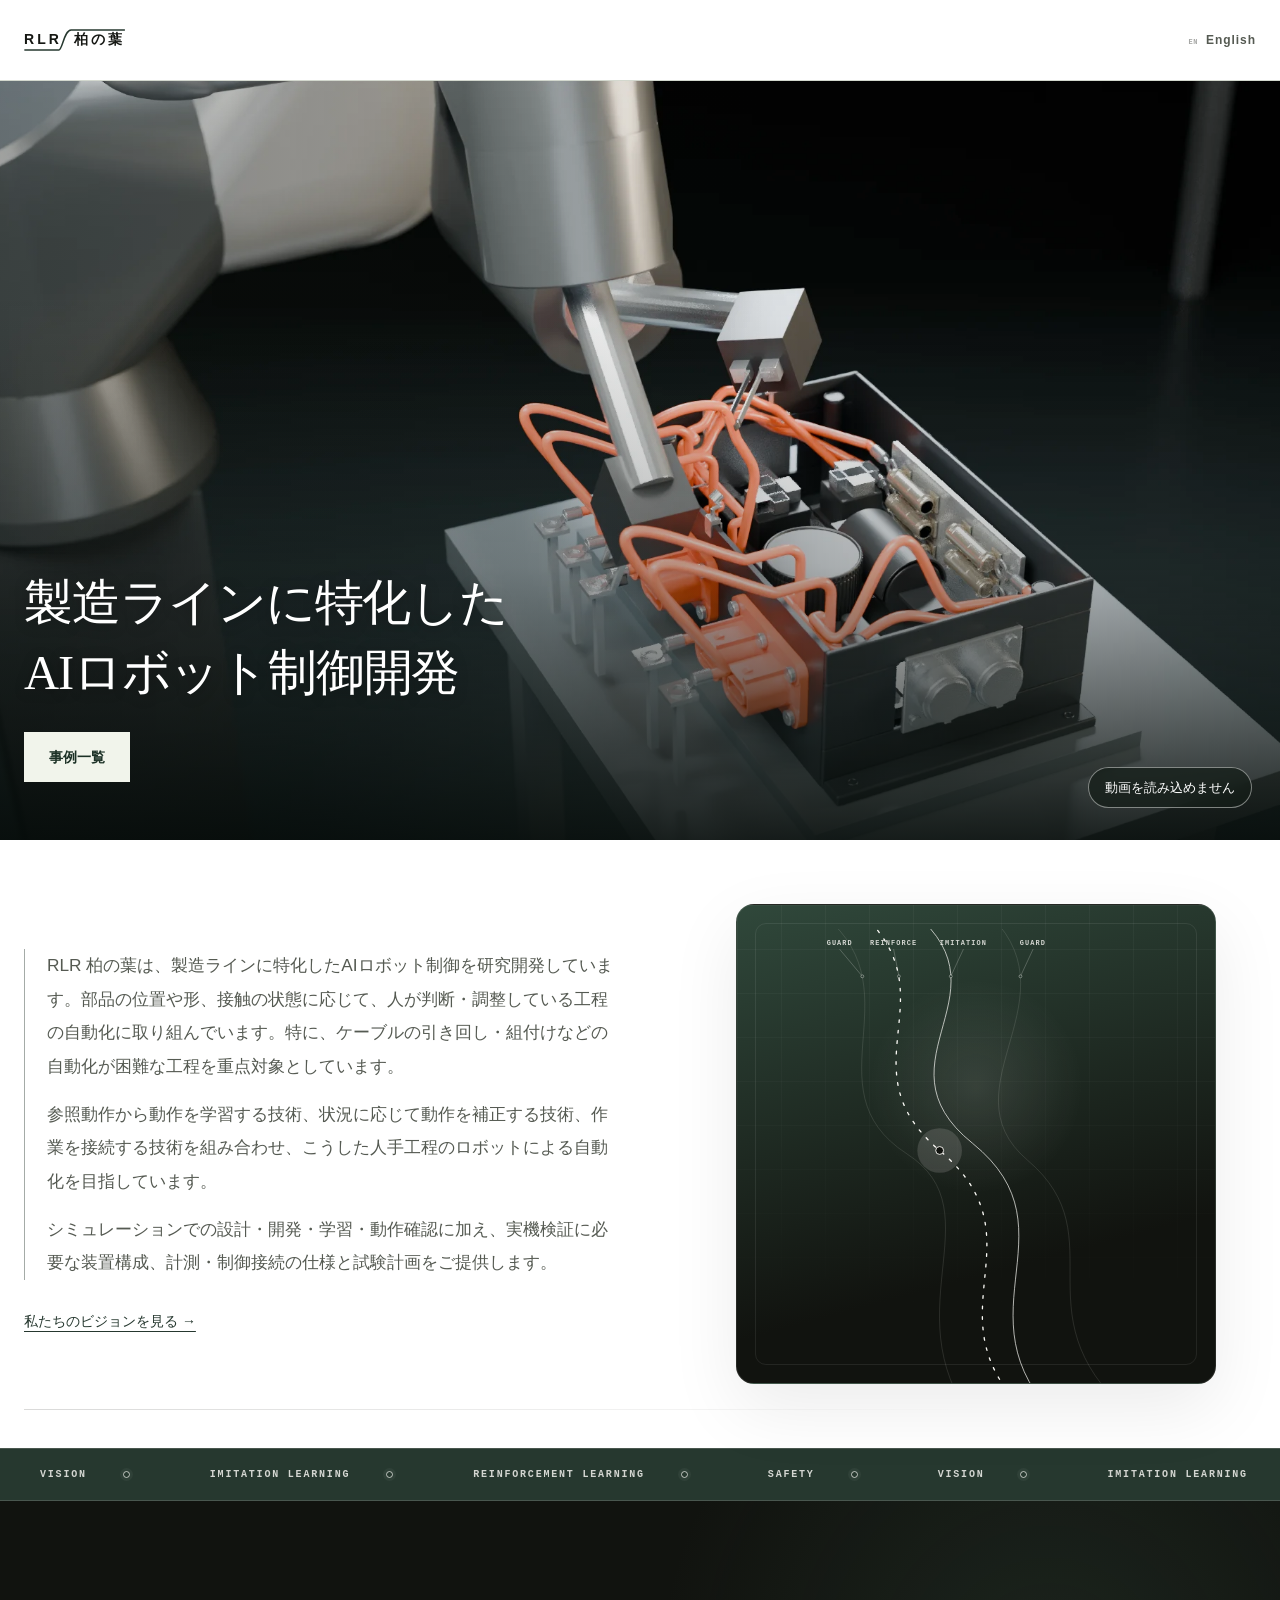
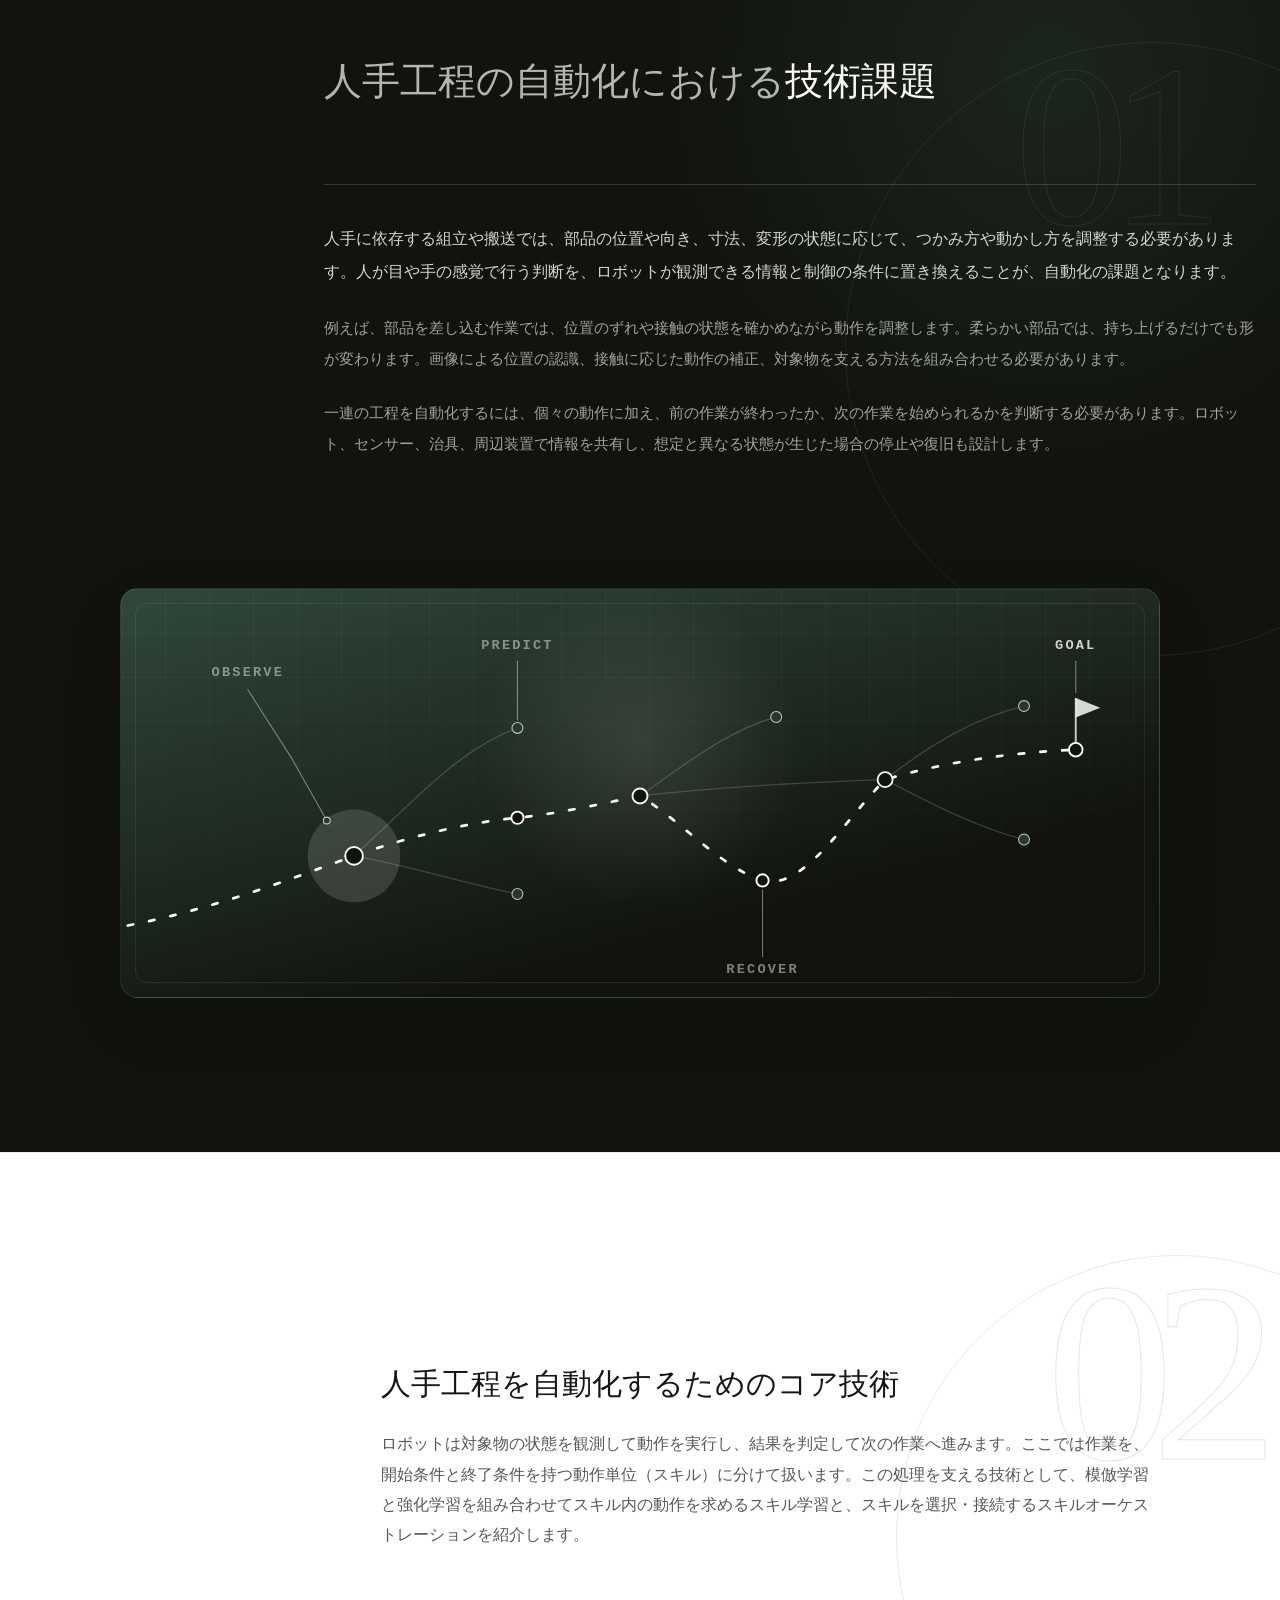
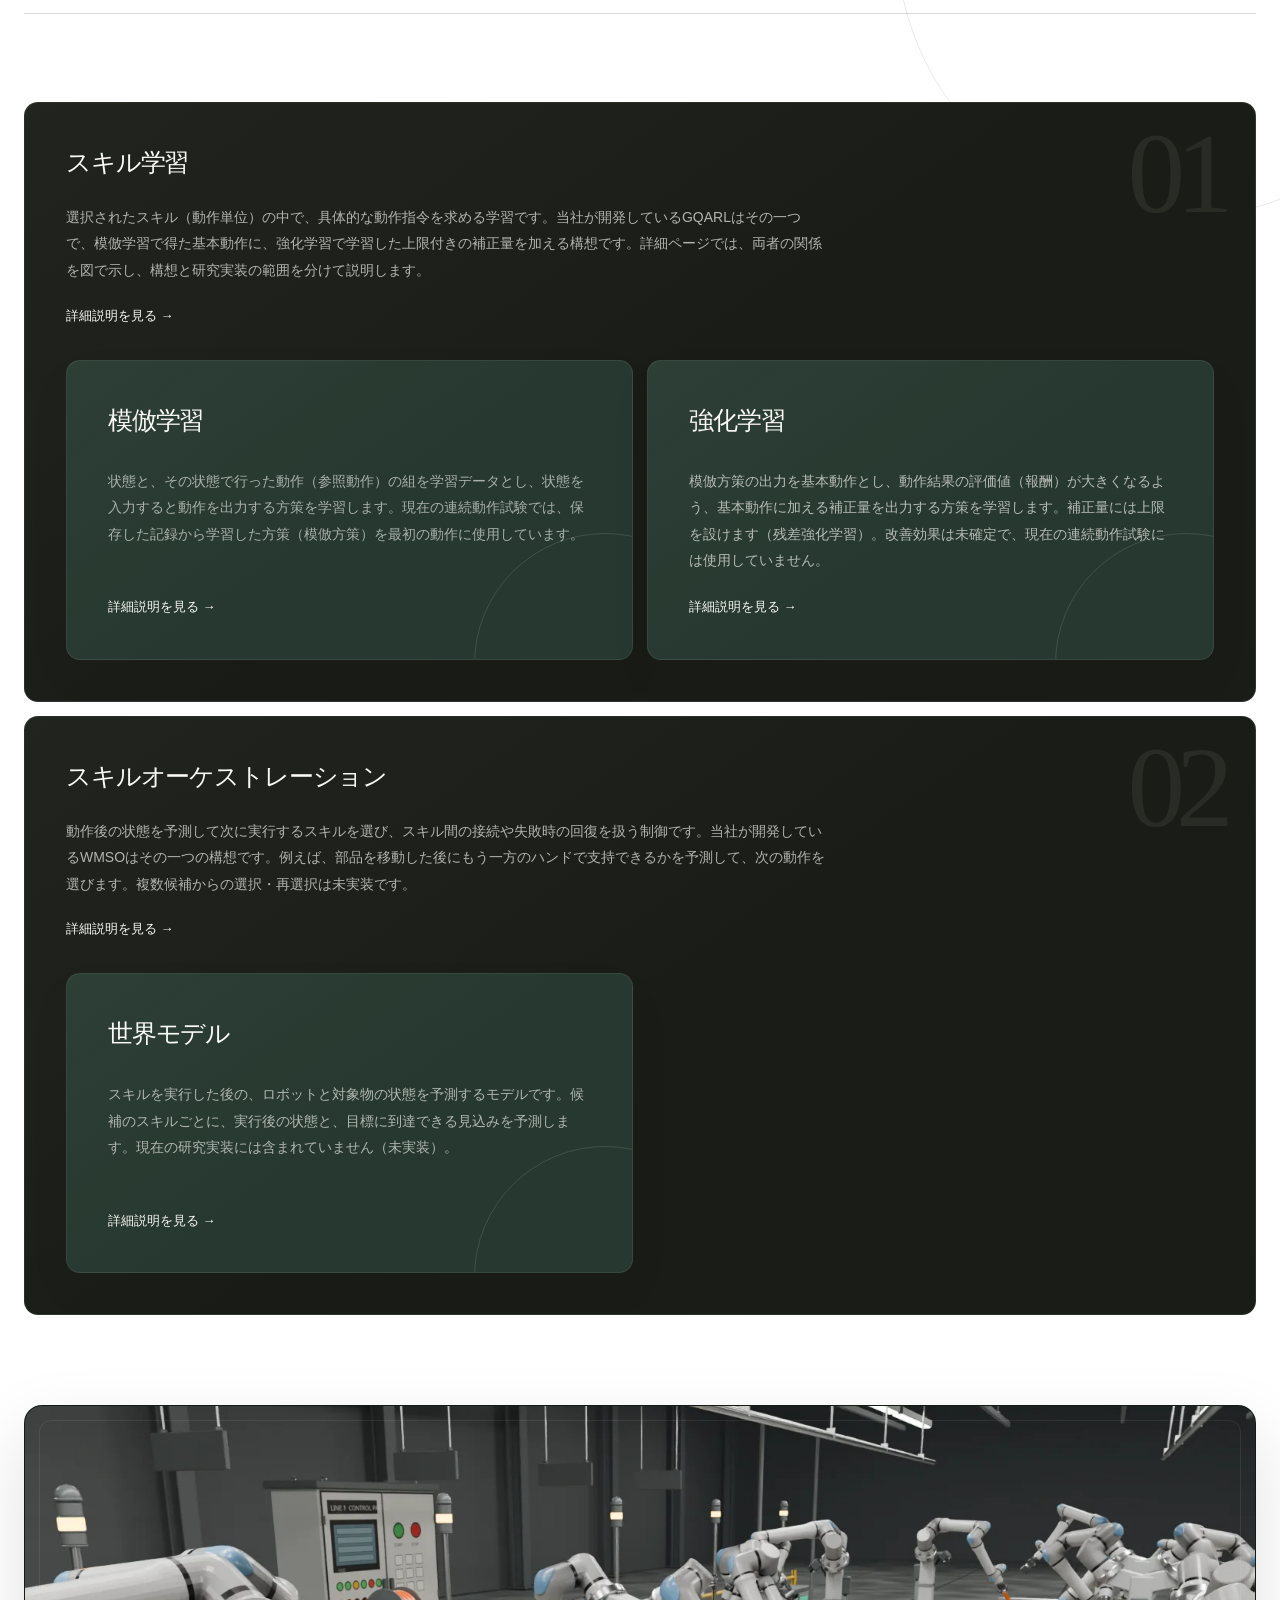
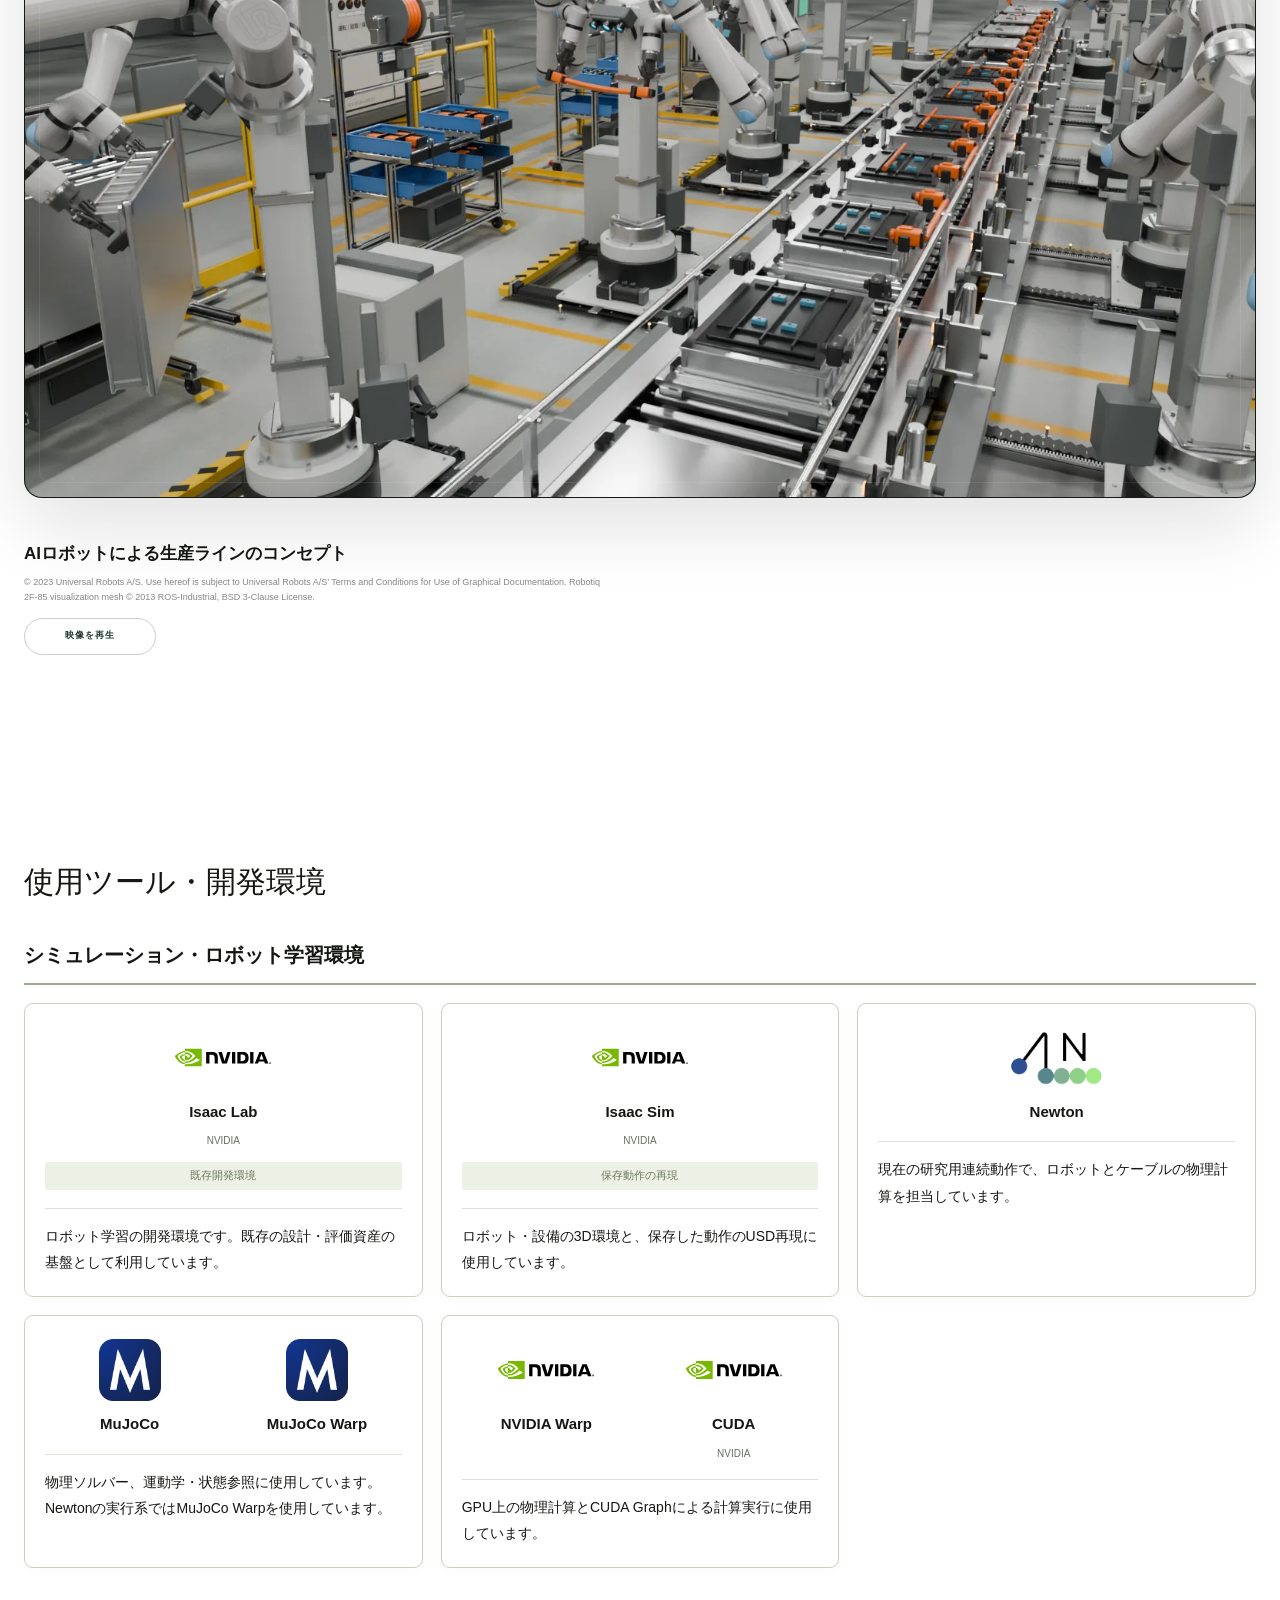
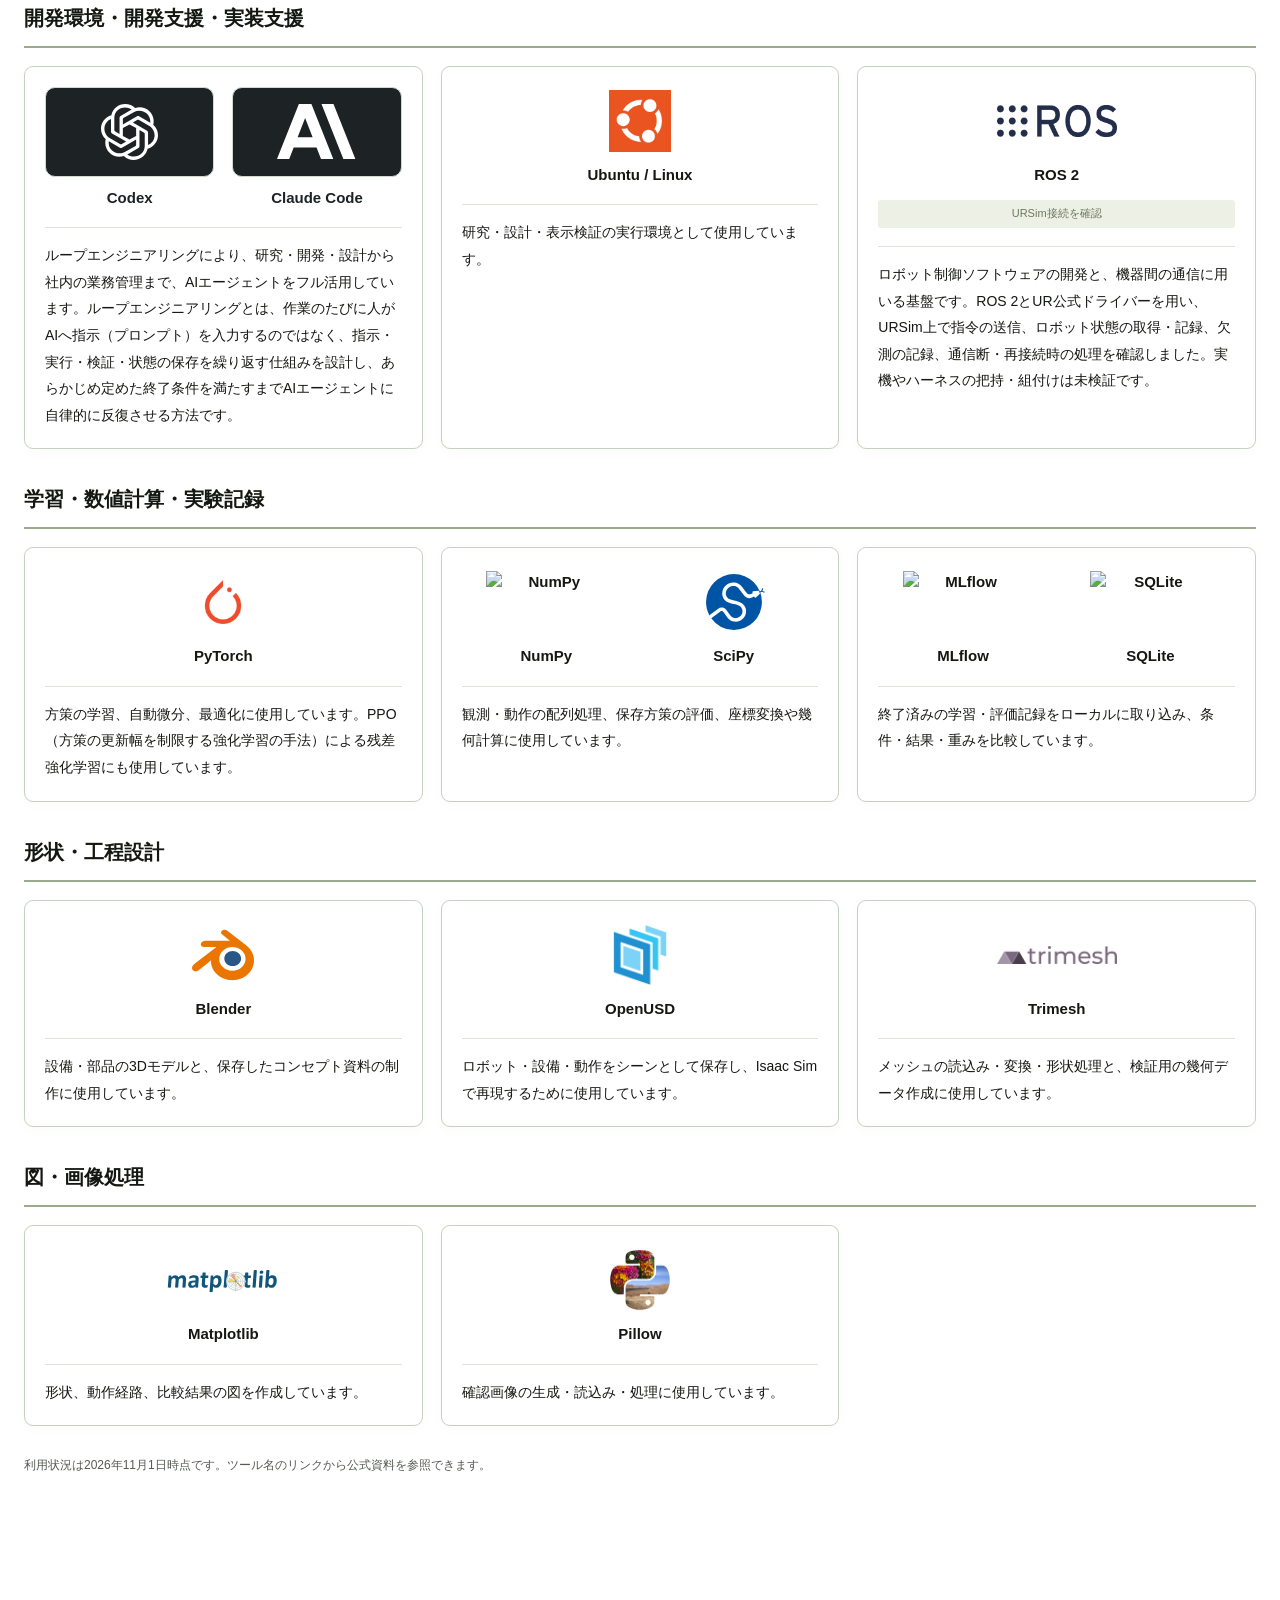
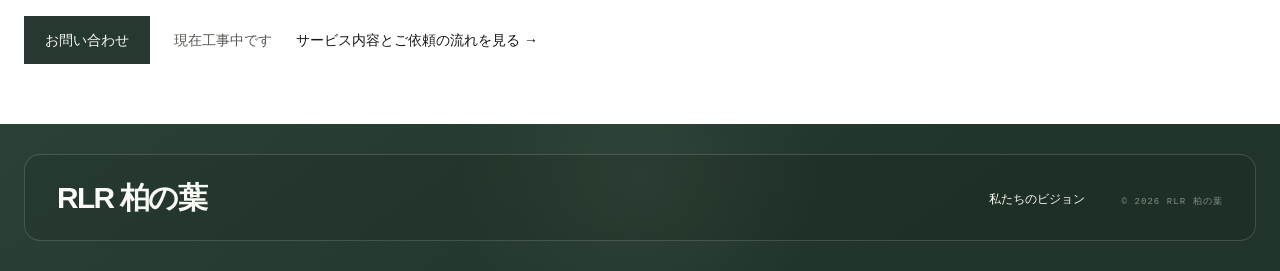
==== commit 9394b575: "Publish home: remove the skill selection and recovery card The skill-orchestration group keeps the w" ====
--- a/index.html
+++ b/index.html
@@ -1925,16 +1925,12 @@
             <!-- orchestration-group:start --><div class="core-group core-group--orchestration reveal" id="wmso" data-step="02" role="group" aria-labelledby="technology-wmso-title"><a class="core-group-head link-disabled">
               <div class="core-card--wmso-content core-card--architecture-content">
                 <h3 id="technology-wmso-title"><small>スキルオーケストレーション</small></h3>
-                <p>動作後の状態を予測して次に実行するスキルを選び、スキル間の接続や失敗時の回復を扱う制御です。当社が開発しているWMSOはその一つの構想です。例えば、部品を移動した後にもう一方のハンドで支持できるかを予測して、次の動作を選びます。</p>
+                <p>動作後の状態を予測して次に実行するスキルを選び、スキル間の接続や失敗時の回復を扱う制御です。当社が開発しているWMSOはその一つの構想です。例えば、部品を移動した後にもう一方のハンドで支持できるかを予測して、次の動作を選びます。複数候補からの選択・再選択は未実装です。</p>
               </div>
             <span class="core-card-link">詳細説明を見る →</span></a><!-- orchestration-group:head-end --><div class="core-group-items">
               <a class="core-card core-card--worldmodel reveal link-disabled" data-step="">
               <h3 id="technology-worldmodel-title"><small>世界モデル</small></h3>
               <p>スキルを実行した後の、ロボットと対象物の状態を予測するモデルです。候補のスキルごとに、実行後の状態と、目標に到達できる見込みを予測します。現在の研究実装には含まれていません（未実装）。</p>
-            <span class="core-card-link">詳細説明を見る →</span></a>
-              <a class="core-card core-card--selection reveal link-disabled" data-step="">
-              <h3 id="technology-selection-title"><small>スキルの選択と回復</small></h3>
-              <p>予測をもとに、目標に向けて次に実行するスキルを選びます。失敗や予測と異なる状態では、実行できる回復のスキルや別の道筋を選び直し、継続できない場合は停止や保持など保護のための動作へ移ります。現在の連続動作試験はスキルの開始・成功・失敗・期限超過の記録までで、自律的な選択・再選択と失敗後の再計画は未実装です。</p>
             <span class="core-card-link">詳細説明を見る →</span></a>
             </div></div><!-- orchestration-group:end -->
 
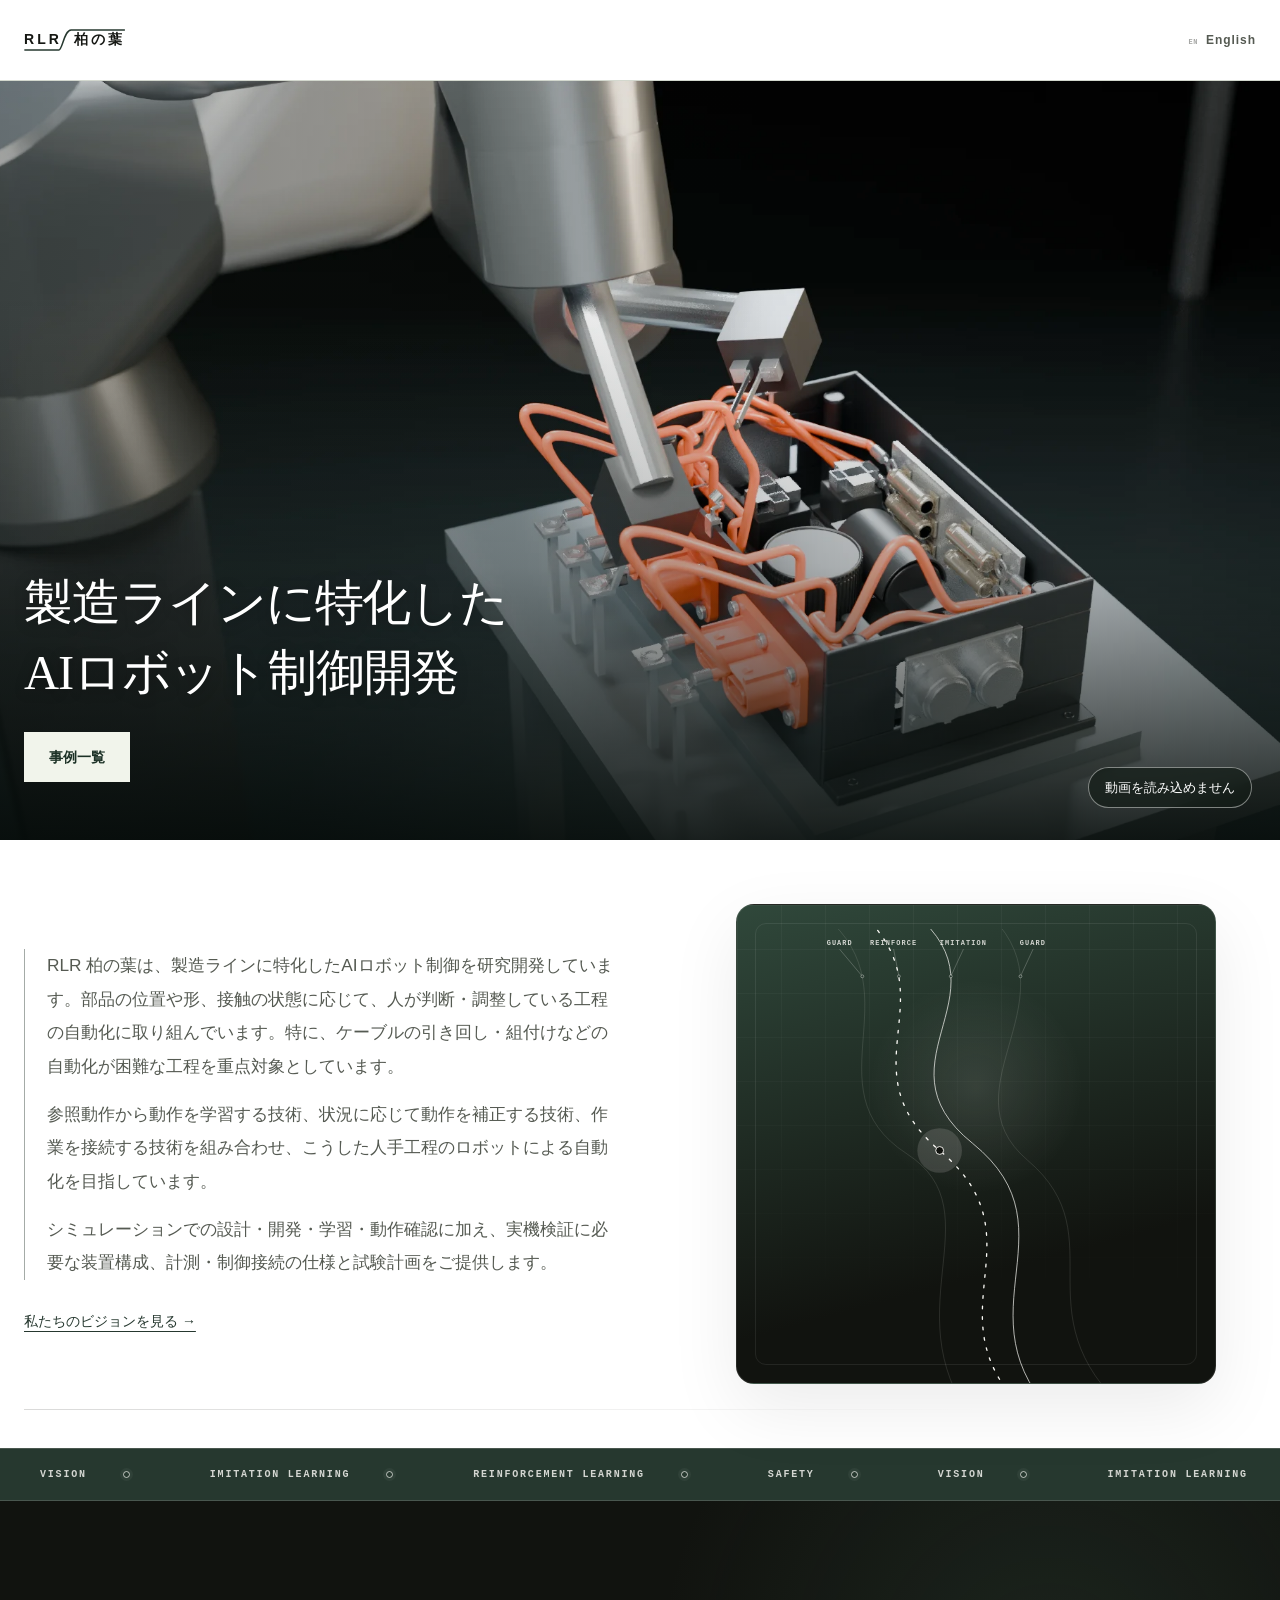
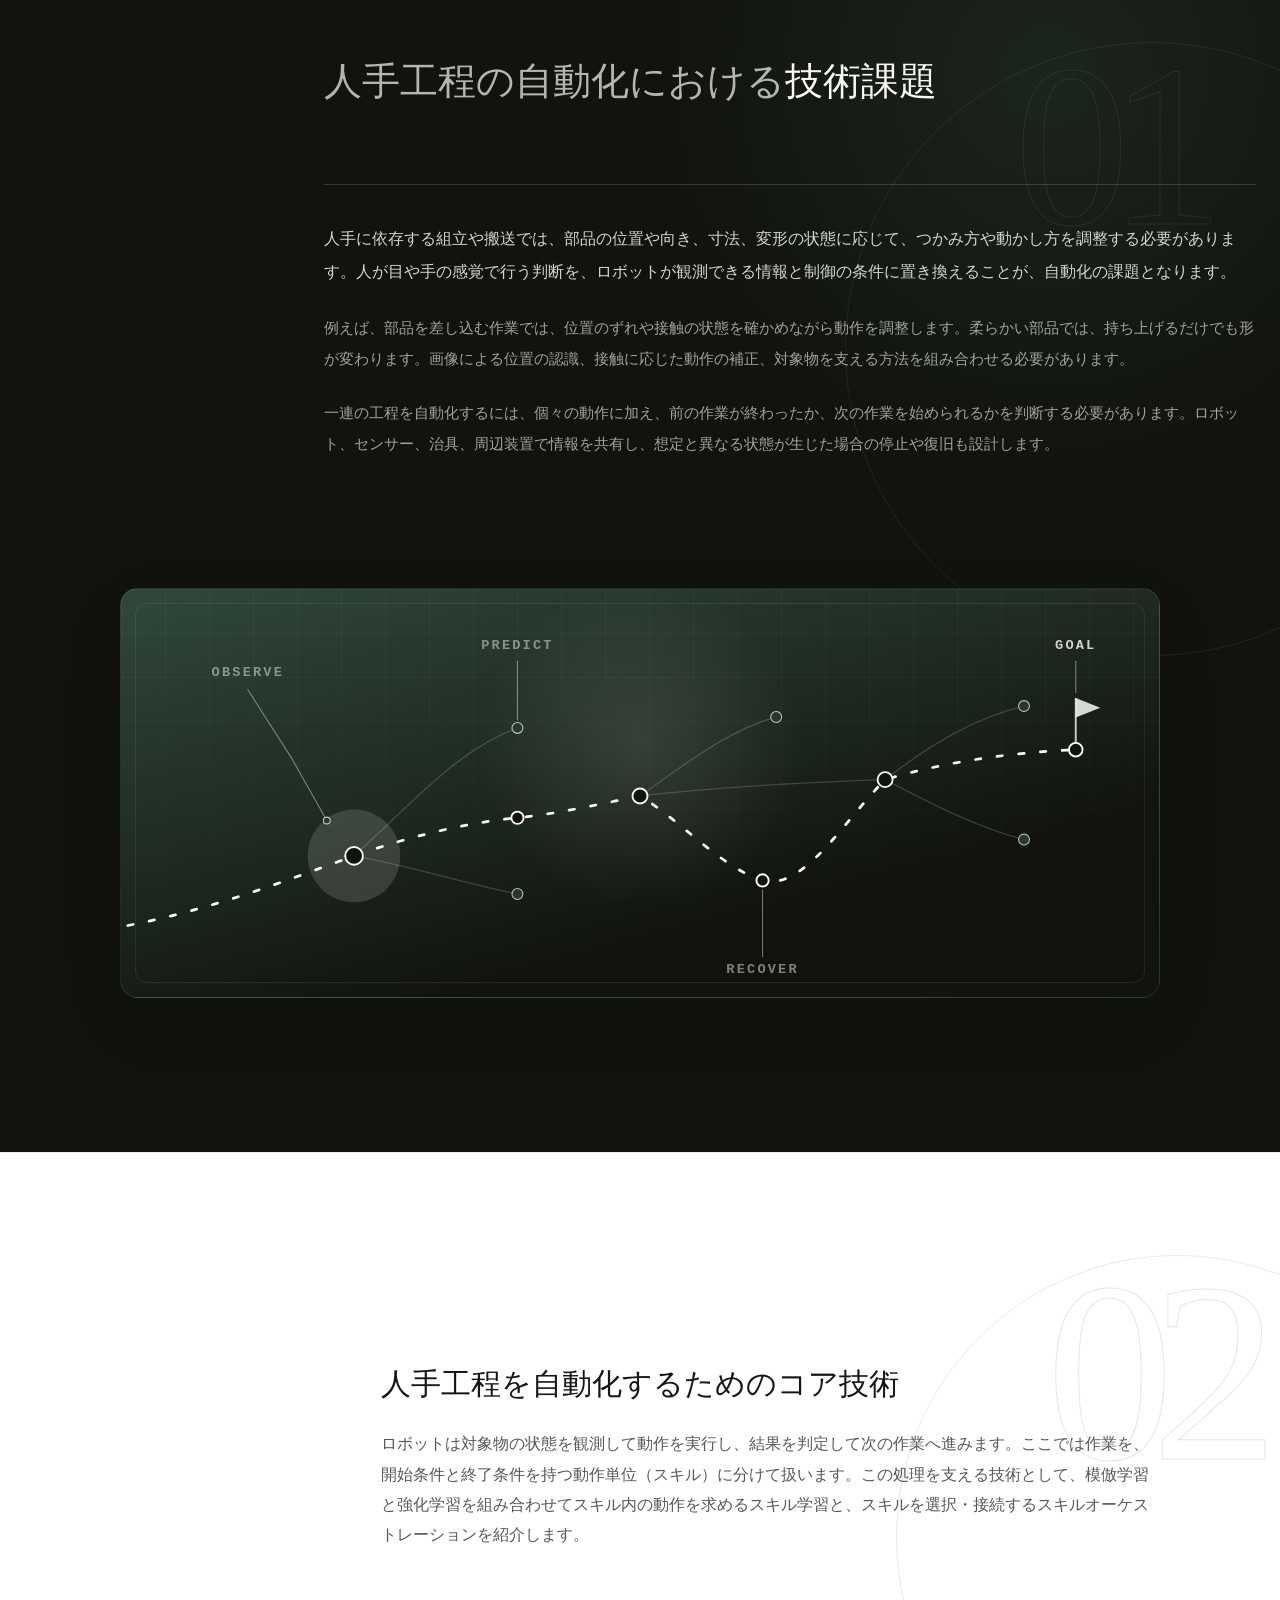
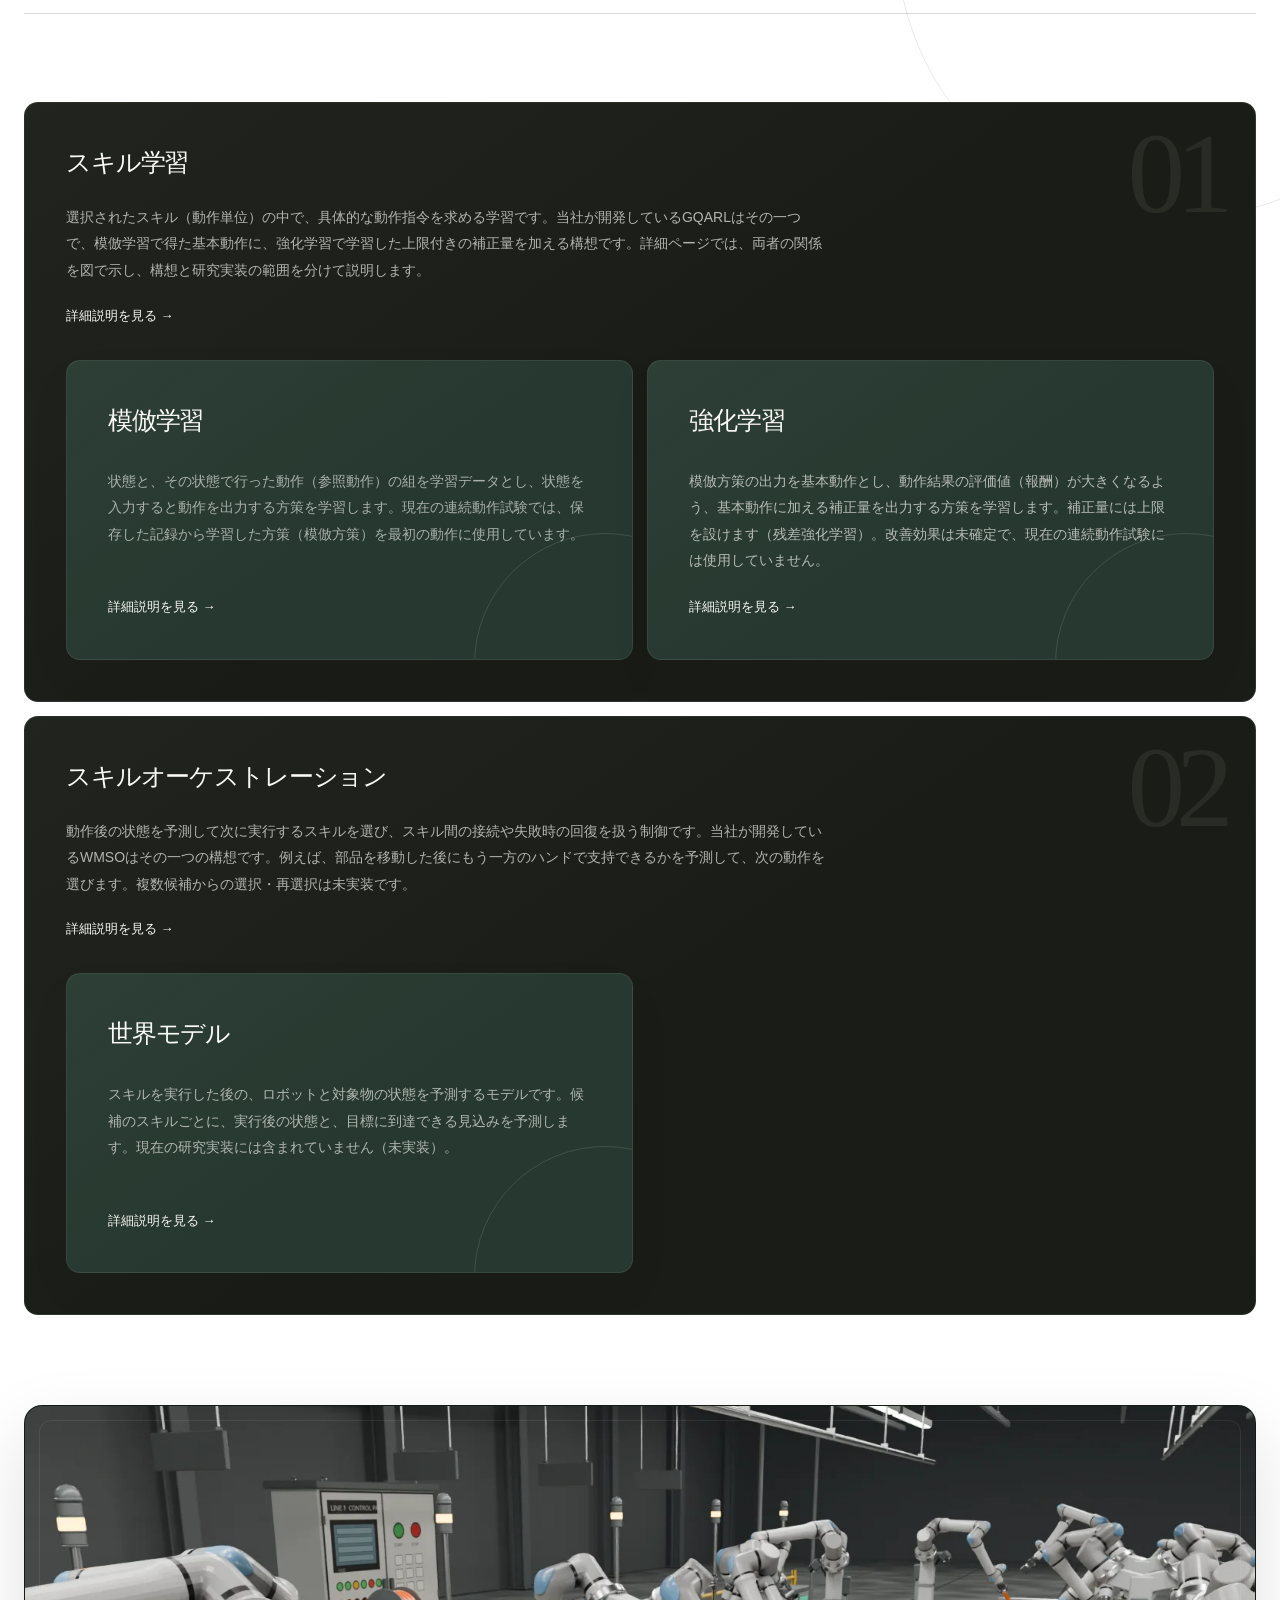
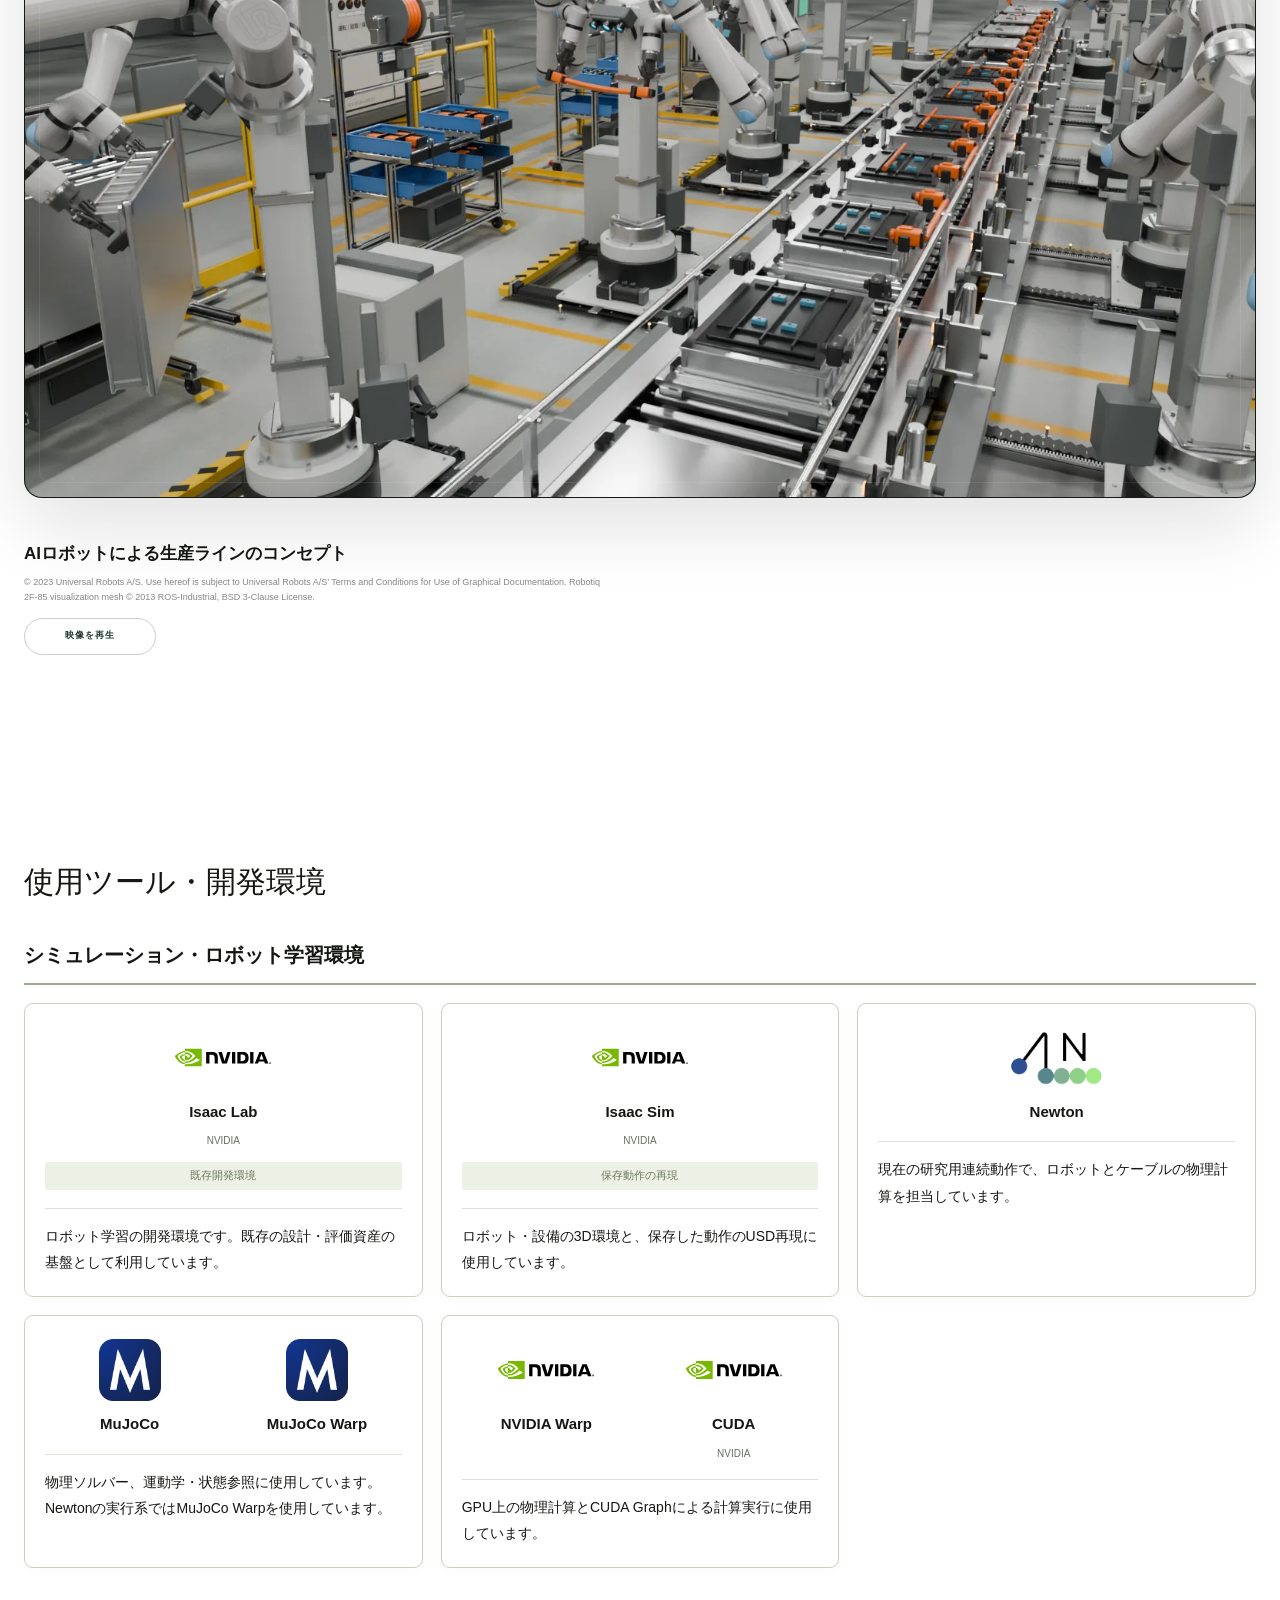
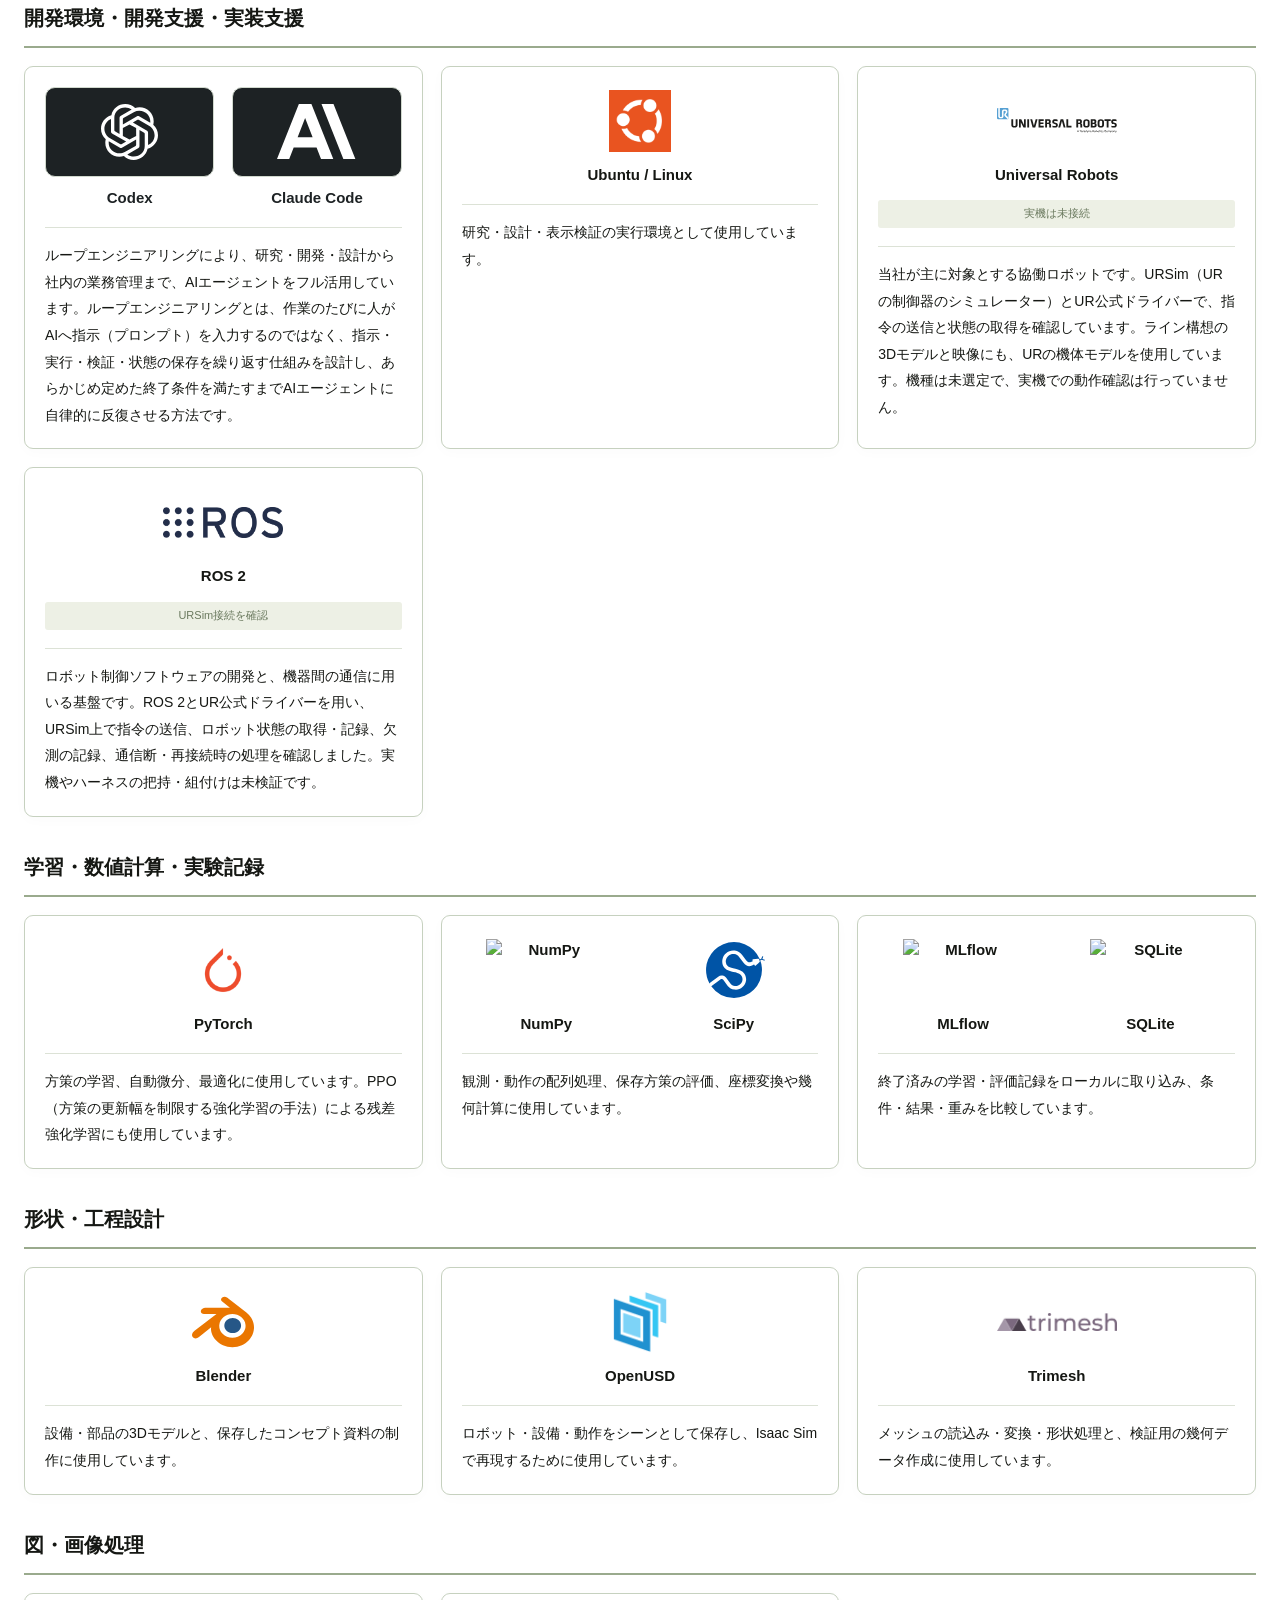
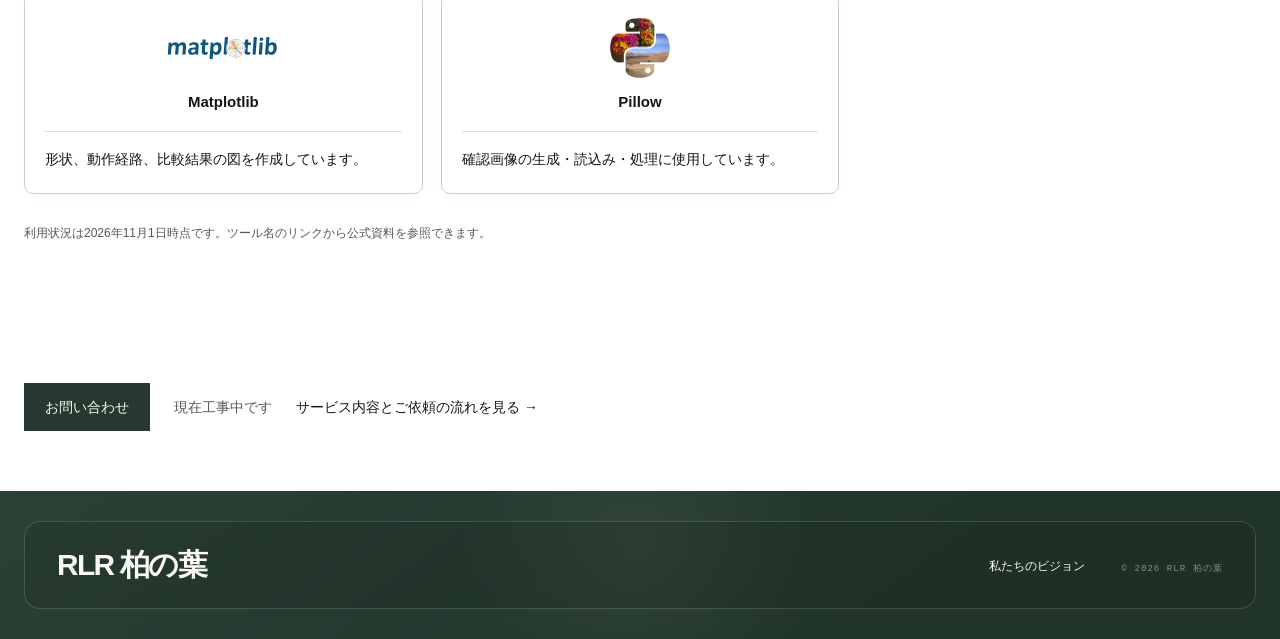
==== commit 658d8a8a: "Publish home: add Universal Robots to the tools and environments The development-environment row lis" ====
--- a/index.html
+++ b/index.html
@@ -1981,7 +1981,7 @@
 
 
 
-<!-- common-tools:start --><section class="shell common-tools" id="tools" aria-labelledby="tools-title"><h2 id="tools-title"><span>使用ツール・</span><span>開発環境</span></h2><div class="tools-grid"><article class="tools-group"><h3>シミュレーション・ロボット学習環境</h3><dl class="tools-list"><div class="tools-entry"><dt><div class="tool-brands"><a class="tool-brand" href="https://isaac-sim.github.io/IsaacLab/main/index.html" target="_blank" rel="noopener"><img src="/assets/tool-logos/nvidia.svg" alt="NVIDIA" width="120" height="62" loading="lazy" decoding="async"><span class="tool-name">Isaac Lab</span><small>NVIDIA</small></a></div><span class="tools-badge">既存開発環境</span></dt><dd>ロボット学習の開発環境です。既存の設計・評価資産の基盤として利用しています。</dd></div><div class="tools-entry"><dt><div class="tool-brands"><a class="tool-brand" href="https://docs.isaacsim.omniverse.nvidia.com/latest/index.html" target="_blank" rel="noopener"><img src="/assets/tool-logos/nvidia.svg" alt="NVIDIA" width="120" height="62" loading="lazy" decoding="async"><span class="tool-name">Isaac Sim</span><small>NVIDIA</small></a></div><span class="tools-badge">保存動作の再現</span></dt><dd>ロボット・設備の3D環境と、保存した動作のUSD再現に使用しています。</dd></div><div class="tools-entry"><dt><div class="tool-brands"><a class="tool-brand" href="https://newton-physics.github.io/newton/" target="_blank" rel="noopener"><img src="/assets/tool-logos/newton.png" alt="Newton" width="120" height="62" loading="lazy" decoding="async"><span class="tool-name">Newton</span></a></div></dt><dd>現在の研究用連続動作で、ロボットとケーブルの物理計算を担当しています。</dd></div><div class="tools-entry"><dt><div class="tool-brands"><a class="tool-brand" href="https://mujoco.readthedocs.io/en/stable/overview.html" target="_blank" rel="noopener"><img src="/assets/tool-logos/mujoco.png" alt="MuJoCo" width="120" height="62" loading="lazy" decoding="async"><span class="tool-name">MuJoCo</span></a><a class="tool-brand" href="https://github.com/google-deepmind/mujoco_warp" target="_blank" rel="noopener"><img src="/assets/tool-logos/mujoco.png" alt="MuJoCo" width="120" height="62" loading="lazy" decoding="async"><span class="tool-name">MuJoCo Warp</span></a></div></dt><dd>物理ソルバー、運動学・状態参照に使用しています。Newtonの実行系ではMuJoCo Warpを使用しています。</dd></div><div class="tools-entry"><dt><div class="tool-brands"><a class="tool-brand" href="https://nvidia.github.io/warp/" target="_blank" rel="noopener"><img src="/assets/tool-logos/nvidia.svg" alt="NVIDIA" width="120" height="62" loading="lazy" decoding="async"><span class="tool-name">NVIDIA Warp</span></a><a class="tool-brand" href="https://developer.nvidia.com/cuda-toolkit" target="_blank" rel="noopener"><img src="/assets/tool-logos/nvidia.svg" alt="NVIDIA" width="120" height="62" loading="lazy" decoding="async"><span class="tool-name">CUDA</span><small>NVIDIA</small></a></div></dt><dd>GPU上の物理計算とCUDA Graphによる計算実行に使用しています。</dd></div></dl></article><article class="tools-group"><h3>開発環境・開発支援・実装支援</h3><dl class="tools-list"><div class="tools-entry"><dt><div class="tool-brands"><a class="tool-brand company-logo" href="https://openai.com/codex/" target="_blank" rel="noopener"><span class="tool-logo-tile"><img src="/assets/tool-logos/openai.svg" alt="OpenAI" width="120" height="62" loading="lazy" decoding="async"></span><span class="tool-name">Codex</span></a><a class="tool-brand company-logo" href="https://code.claude.com/docs/en/overview" target="_blank" rel="noopener"><span class="tool-logo-tile"><img src="/assets/tool-logos/anthropic.svg" alt="Anthropic" width="120" height="62" loading="lazy" decoding="async"></span><span class="tool-name">Claude Code</span></a></div></dt><dd>ループエンジニアリングにより、研究・開発・設計から社内の業務管理まで、AIエージェントをフル活用しています。ループエンジニアリングとは、作業のたびに人がAIへ指示（プロンプト）を入力するのではなく、指示・実行・検証・状態の保存を繰り返す仕組みを設計し、あらかじめ定めた終了条件を満たすまでAIエージェントに自律的に反復させる方法です。</dd></div><div class="tools-entry"><dt><div class="tool-brands"><a class="tool-brand" href="https://ubuntu.com/" target="_blank" rel="noopener"><img src="/assets/tool-logos/ubuntu.png" alt="Ubuntu" width="120" height="62" loading="lazy" decoding="async"><span class="tool-name">Ubuntu / Linux</span></a></div></dt><dd>研究・設計・表示検証の実行環境として使用しています。</dd></div><div class="tools-entry"><dt><div class="tool-brands"><a class="tool-brand" href="https://www.ros.org/" target="_blank" rel="noopener"><img src="/assets/tool-logos/ros.png" alt="ROS" width="120" height="62" loading="lazy" decoding="async"><span class="tool-name">ROS 2</span></a></div><span class="tools-badge">URSim接続を確認</span></dt><dd>ロボット制御ソフトウェアの開発と、機器間の通信に用いる基盤です。ROS 2とUR公式ドライバーを用い、URSim上で指令の送信、ロボット状態の取得・記録、欠測の記録、通信断・再接続時の処理を確認しました。実機やハーネスの把持・組付けは未検証です。</dd></div></dl></article><article class="tools-group"><h3>学習・数値計算・実験記録</h3><dl class="tools-list"><div class="tools-entry"><dt><div class="tool-brands"><a class="tool-brand" href="https://docs.pytorch.org/docs/stable/autograd.html" target="_blank" rel="noopener"><img src="/assets/tool-logos/pytorch.webp" alt="PyTorch" width="120" height="62" loading="lazy" decoding="async"><span class="tool-name">PyTorch</span></a></div></dt><dd>方策の学習、自動微分、最適化に使用しています。PPO（方策の更新幅を制限する強化学習の手法）による残差強化学習にも使用しています。</dd></div><div class="tools-entry"><dt><div class="tool-brands"><a class="tool-brand" href="https://numpy.org/" target="_blank" rel="noopener"><img src="/assets/tool-logos/numpy.svg" alt="NumPy" width="120" height="62" loading="lazy" decoding="async"><span class="tool-name">NumPy</span></a><a class="tool-brand" href="https://scipy.org/" target="_blank" rel="noopener"><img src="/assets/tool-logos/scipy.svg" alt="SciPy" width="120" height="62" loading="lazy" decoding="async"><span class="tool-name">SciPy</span></a></div></dt><dd>観測・動作の配列処理、保存方策の評価、座標変換や幾何計算に使用しています。</dd></div><div class="tools-entry"><dt><div class="tool-brands"><a class="tool-brand" href="https://mlflow.org/docs/latest/ml/tracking/" target="_blank" rel="noopener"><img src="/assets/tool-logos/mlflow.svg" alt="MLflow" width="120" height="62" loading="lazy" decoding="async"><span class="tool-name">MLflow</span></a><a class="tool-brand" href="https://sqlite.org/about.html" target="_blank" rel="noopener"><img src="/assets/tool-logos/sqlite.svg" alt="SQLite" width="120" height="62" loading="lazy" decoding="async"><span class="tool-name">SQLite</span></a></div></dt><dd>終了済みの学習・評価記録をローカルに取り込み、条件・結果・重みを比較しています。</dd></div></dl></article><article class="tools-group"><h3>形状・工程設計</h3><dl class="tools-list"><div class="tools-entry"><dt><div class="tool-brands"><a class="tool-brand" href="https://www.blender.org/" target="_blank" rel="noopener"><img src="/assets/tool-logos/blender.svg" alt="Blender" width="120" height="62" loading="lazy" decoding="async"><span class="tool-name">Blender</span></a></div></dt><dd>設備・部品の3Dモデルと、保存したコンセプト資料の制作に使用しています。</dd></div><div class="tools-entry"><dt><div class="tool-brands"><a class="tool-brand" href="https://openusd.org/release/intro.html" target="_blank" rel="noopener"><img src="/assets/tool-logos/openusd.ico" alt="OpenUSD" width="120" height="62" loading="lazy" decoding="async"><span class="tool-name">OpenUSD</span></a></div></dt><dd>ロボット・設備・動作をシーンとして保存し、Isaac Simで再現するために使用しています。</dd></div><div class="tools-entry"><dt><div class="tool-brands"><a class="tool-brand" href="https://trimesh.org/" target="_blank" rel="noopener"><img src="/assets/tool-logos/trimesh.png" alt="Trimesh" width="120" height="62" loading="lazy" decoding="async"><span class="tool-name">Trimesh</span></a></div></dt><dd>メッシュの読込み・変換・形状処理と、検証用の幾何データ作成に使用しています。</dd></div></dl></article><article class="tools-group"><h3>図・画像処理</h3><dl class="tools-list"><div class="tools-entry"><dt><div class="tool-brands"><a class="tool-brand" href="https://matplotlib.org/" target="_blank" rel="noopener"><img src="/assets/tool-logos/matplotlib.svg" alt="Matplotlib" width="120" height="62" loading="lazy" decoding="async"><span class="tool-name">Matplotlib</span></a></div></dt><dd>形状、動作経路、比較結果の図を作成しています。</dd></div><div class="tools-entry"><dt><div class="tool-brands"><a class="tool-brand" href="https://python-pillow.github.io/" target="_blank" rel="noopener"><img src="/assets/tool-logos/pillow.png" alt="Pillow" width="120" height="62" loading="lazy" decoding="async"><span class="tool-name">Pillow</span></a></div></dt><dd>確認画像の生成・読込み・処理に使用しています。</dd></div></dl></article></div><p class="report-note">利用状況は2026年11月1日時点です。ツール名のリンクから公式資料を参照できます。</p></section><!-- common-tools:end -->
+<!-- common-tools:start --><section class="shell common-tools" id="tools" aria-labelledby="tools-title"><h2 id="tools-title"><span>使用ツール・</span><span>開発環境</span></h2><div class="tools-grid"><article class="tools-group"><h3>シミュレーション・ロボット学習環境</h3><dl class="tools-list"><div class="tools-entry"><dt><div class="tool-brands"><a class="tool-brand" href="https://isaac-sim.github.io/IsaacLab/main/index.html" target="_blank" rel="noopener"><img src="/assets/tool-logos/nvidia.svg" alt="NVIDIA" width="120" height="62" loading="lazy" decoding="async"><span class="tool-name">Isaac Lab</span><small>NVIDIA</small></a></div><span class="tools-badge">既存開発環境</span></dt><dd>ロボット学習の開発環境です。既存の設計・評価資産の基盤として利用しています。</dd></div><div class="tools-entry"><dt><div class="tool-brands"><a class="tool-brand" href="https://docs.isaacsim.omniverse.nvidia.com/latest/index.html" target="_blank" rel="noopener"><img src="/assets/tool-logos/nvidia.svg" alt="NVIDIA" width="120" height="62" loading="lazy" decoding="async"><span class="tool-name">Isaac Sim</span><small>NVIDIA</small></a></div><span class="tools-badge">保存動作の再現</span></dt><dd>ロボット・設備の3D環境と、保存した動作のUSD再現に使用しています。</dd></div><div class="tools-entry"><dt><div class="tool-brands"><a class="tool-brand" href="https://newton-physics.github.io/newton/" target="_blank" rel="noopener"><img src="/assets/tool-logos/newton.png" alt="Newton" width="120" height="62" loading="lazy" decoding="async"><span class="tool-name">Newton</span></a></div></dt><dd>現在の研究用連続動作で、ロボットとケーブルの物理計算を担当しています。</dd></div><div class="tools-entry"><dt><div class="tool-brands"><a class="tool-brand" href="https://mujoco.readthedocs.io/en/stable/overview.html" target="_blank" rel="noopener"><img src="/assets/tool-logos/mujoco.png" alt="MuJoCo" width="120" height="62" loading="lazy" decoding="async"><span class="tool-name">MuJoCo</span></a><a class="tool-brand" href="https://github.com/google-deepmind/mujoco_warp" target="_blank" rel="noopener"><img src="/assets/tool-logos/mujoco.png" alt="MuJoCo" width="120" height="62" loading="lazy" decoding="async"><span class="tool-name">MuJoCo Warp</span></a></div></dt><dd>物理ソルバー、運動学・状態参照に使用しています。Newtonの実行系ではMuJoCo Warpを使用しています。</dd></div><div class="tools-entry"><dt><div class="tool-brands"><a class="tool-brand" href="https://nvidia.github.io/warp/" target="_blank" rel="noopener"><img src="/assets/tool-logos/nvidia.svg" alt="NVIDIA" width="120" height="62" loading="lazy" decoding="async"><span class="tool-name">NVIDIA Warp</span></a><a class="tool-brand" href="https://developer.nvidia.com/cuda-toolkit" target="_blank" rel="noopener"><img src="/assets/tool-logos/nvidia.svg" alt="NVIDIA" width="120" height="62" loading="lazy" decoding="async"><span class="tool-name">CUDA</span><small>NVIDIA</small></a></div></dt><dd>GPU上の物理計算とCUDA Graphによる計算実行に使用しています。</dd></div></dl></article><article class="tools-group"><h3>開発環境・開発支援・実装支援</h3><dl class="tools-list"><div class="tools-entry"><dt><div class="tool-brands"><a class="tool-brand company-logo" href="https://openai.com/codex/" target="_blank" rel="noopener"><span class="tool-logo-tile"><img src="/assets/tool-logos/openai.svg" alt="OpenAI" width="120" height="62" loading="lazy" decoding="async"></span><span class="tool-name">Codex</span></a><a class="tool-brand company-logo" href="https://code.claude.com/docs/en/overview" target="_blank" rel="noopener"><span class="tool-logo-tile"><img src="/assets/tool-logos/anthropic.svg" alt="Anthropic" width="120" height="62" loading="lazy" decoding="async"></span><span class="tool-name">Claude Code</span></a></div></dt><dd>ループエンジニアリングにより、研究・開発・設計から社内の業務管理まで、AIエージェントをフル活用しています。ループエンジニアリングとは、作業のたびに人がAIへ指示（プロンプト）を入力するのではなく、指示・実行・検証・状態の保存を繰り返す仕組みを設計し、あらかじめ定めた終了条件を満たすまでAIエージェントに自律的に反復させる方法です。</dd></div><div class="tools-entry"><dt><div class="tool-brands"><a class="tool-brand" href="https://ubuntu.com/" target="_blank" rel="noopener"><img src="/assets/tool-logos/ubuntu.png" alt="Ubuntu" width="120" height="62" loading="lazy" decoding="async"><span class="tool-name">Ubuntu / Linux</span></a></div></dt><dd>研究・設計・表示検証の実行環境として使用しています。</dd></div><div class="tools-entry"><dt><div class="tool-brands"><a class="tool-brand" href="https://www.universal-robots.com/" target="_blank" rel="noopener"><img src="/assets/tool-logos/universal-robots.svg" alt="Universal Robots" width="120" height="62" loading="lazy" decoding="async"><span class="tool-name">Universal Robots</span></a></div><span class="tools-badge">実機は未接続</span></dt><dd>当社が主に対象とする協働ロボットです。URSim（URの制御器のシミュレーター）とUR公式ドライバーで、指令の送信と状態の取得を確認しています。ライン構想の3Dモデルと映像にも、URの機体モデルを使用しています。機種は未選定で、実機での動作確認は行っていません。</dd></div><div class="tools-entry"><dt><div class="tool-brands"><a class="tool-brand" href="https://www.ros.org/" target="_blank" rel="noopener"><img src="/assets/tool-logos/ros.png" alt="ROS" width="120" height="62" loading="lazy" decoding="async"><span class="tool-name">ROS 2</span></a></div><span class="tools-badge">URSim接続を確認</span></dt><dd>ロボット制御ソフトウェアの開発と、機器間の通信に用いる基盤です。ROS 2とUR公式ドライバーを用い、URSim上で指令の送信、ロボット状態の取得・記録、欠測の記録、通信断・再接続時の処理を確認しました。実機やハーネスの把持・組付けは未検証です。</dd></div></dl></article><article class="tools-group"><h3>学習・数値計算・実験記録</h3><dl class="tools-list"><div class="tools-entry"><dt><div class="tool-brands"><a class="tool-brand" href="https://docs.pytorch.org/docs/stable/autograd.html" target="_blank" rel="noopener"><img src="/assets/tool-logos/pytorch.webp" alt="PyTorch" width="120" height="62" loading="lazy" decoding="async"><span class="tool-name">PyTorch</span></a></div></dt><dd>方策の学習、自動微分、最適化に使用しています。PPO（方策の更新幅を制限する強化学習の手法）による残差強化学習にも使用しています。</dd></div><div class="tools-entry"><dt><div class="tool-brands"><a class="tool-brand" href="https://numpy.org/" target="_blank" rel="noopener"><img src="/assets/tool-logos/numpy.svg" alt="NumPy" width="120" height="62" loading="lazy" decoding="async"><span class="tool-name">NumPy</span></a><a class="tool-brand" href="https://scipy.org/" target="_blank" rel="noopener"><img src="/assets/tool-logos/scipy.svg" alt="SciPy" width="120" height="62" loading="lazy" decoding="async"><span class="tool-name">SciPy</span></a></div></dt><dd>観測・動作の配列処理、保存方策の評価、座標変換や幾何計算に使用しています。</dd></div><div class="tools-entry"><dt><div class="tool-brands"><a class="tool-brand" href="https://mlflow.org/docs/latest/ml/tracking/" target="_blank" rel="noopener"><img src="/assets/tool-logos/mlflow.svg" alt="MLflow" width="120" height="62" loading="lazy" decoding="async"><span class="tool-name">MLflow</span></a><a class="tool-brand" href="https://sqlite.org/about.html" target="_blank" rel="noopener"><img src="/assets/tool-logos/sqlite.svg" alt="SQLite" width="120" height="62" loading="lazy" decoding="async"><span class="tool-name">SQLite</span></a></div></dt><dd>終了済みの学習・評価記録をローカルに取り込み、条件・結果・重みを比較しています。</dd></div></dl></article><article class="tools-group"><h3>形状・工程設計</h3><dl class="tools-list"><div class="tools-entry"><dt><div class="tool-brands"><a class="tool-brand" href="https://www.blender.org/" target="_blank" rel="noopener"><img src="/assets/tool-logos/blender.svg" alt="Blender" width="120" height="62" loading="lazy" decoding="async"><span class="tool-name">Blender</span></a></div></dt><dd>設備・部品の3Dモデルと、保存したコンセプト資料の制作に使用しています。</dd></div><div class="tools-entry"><dt><div class="tool-brands"><a class="tool-brand" href="https://openusd.org/release/intro.html" target="_blank" rel="noopener"><img src="/assets/tool-logos/openusd.ico" alt="OpenUSD" width="120" height="62" loading="lazy" decoding="async"><span class="tool-name">OpenUSD</span></a></div></dt><dd>ロボット・設備・動作をシーンとして保存し、Isaac Simで再現するために使用しています。</dd></div><div class="tools-entry"><dt><div class="tool-brands"><a class="tool-brand" href="https://trimesh.org/" target="_blank" rel="noopener"><img src="/assets/tool-logos/trimesh.png" alt="Trimesh" width="120" height="62" loading="lazy" decoding="async"><span class="tool-name">Trimesh</span></a></div></dt><dd>メッシュの読込み・変換・形状処理と、検証用の幾何データ作成に使用しています。</dd></div></dl></article><article class="tools-group"><h3>図・画像処理</h3><dl class="tools-list"><div class="tools-entry"><dt><div class="tool-brands"><a class="tool-brand" href="https://matplotlib.org/" target="_blank" rel="noopener"><img src="/assets/tool-logos/matplotlib.svg" alt="Matplotlib" width="120" height="62" loading="lazy" decoding="async"><span class="tool-name">Matplotlib</span></a></div></dt><dd>形状、動作経路、比較結果の図を作成しています。</dd></div><div class="tools-entry"><dt><div class="tool-brands"><a class="tool-brand" href="https://python-pillow.github.io/" target="_blank" rel="noopener"><img src="/assets/tool-logos/pillow.png" alt="Pillow" width="120" height="62" loading="lazy" decoding="async"><span class="tool-name">Pillow</span></a></div></dt><dd>確認画像の生成・読込み・処理に使用しています。</dd></div></dl></article></div><p class="report-note">利用状況は2026年11月1日時点です。ツール名のリンクから公式資料を参照できます。</p></section><!-- common-tools:end -->
 
       <!-- home-contact:start --><div class="shell home-contact-action"><div class="reading-actions"><a class="reading-button home-contact-link link-disabled">お問い合わせ</a><span class="construction-note">現在工事中です</span><a class="home-services-link link-disabled">サービス内容とご依頼の流れを見る →</a></div></div><!-- home-contact:end --><section class="closing closing--footer" aria-label="サイト情報">
         <div class="shell">
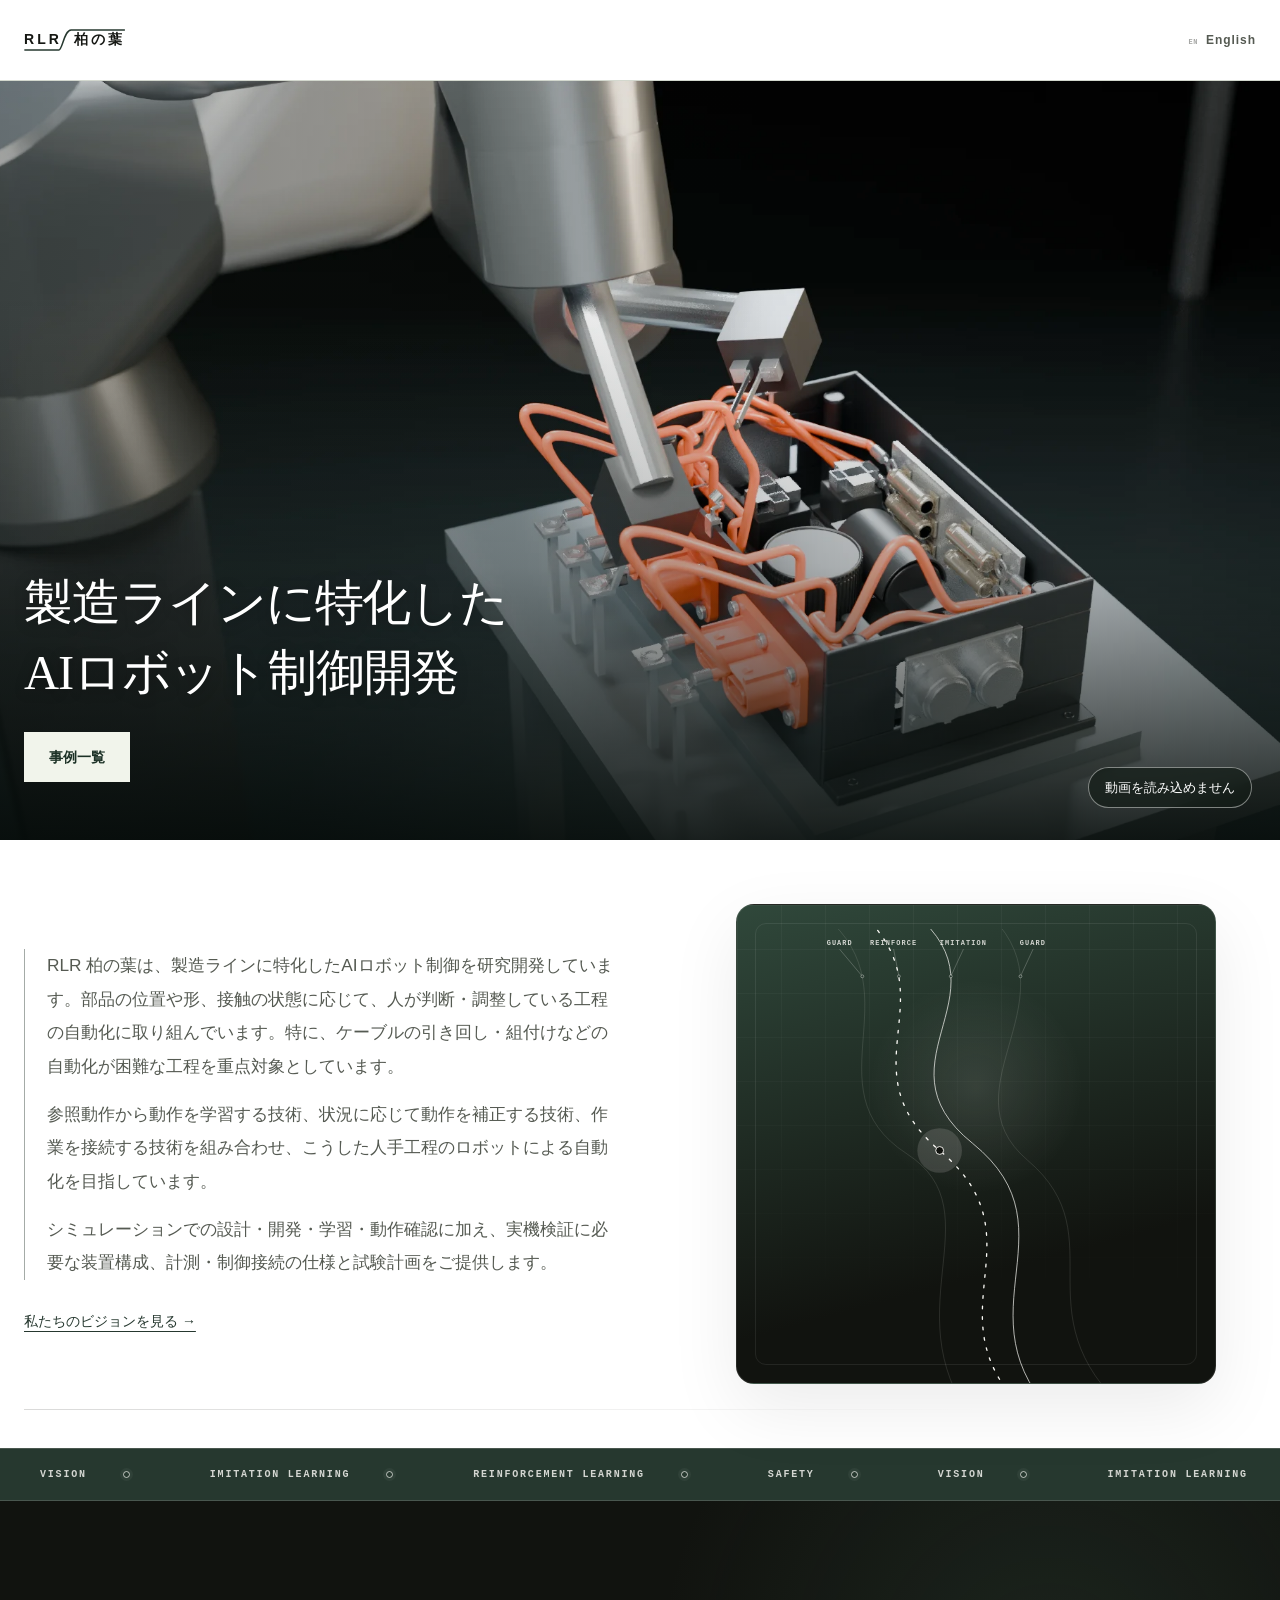
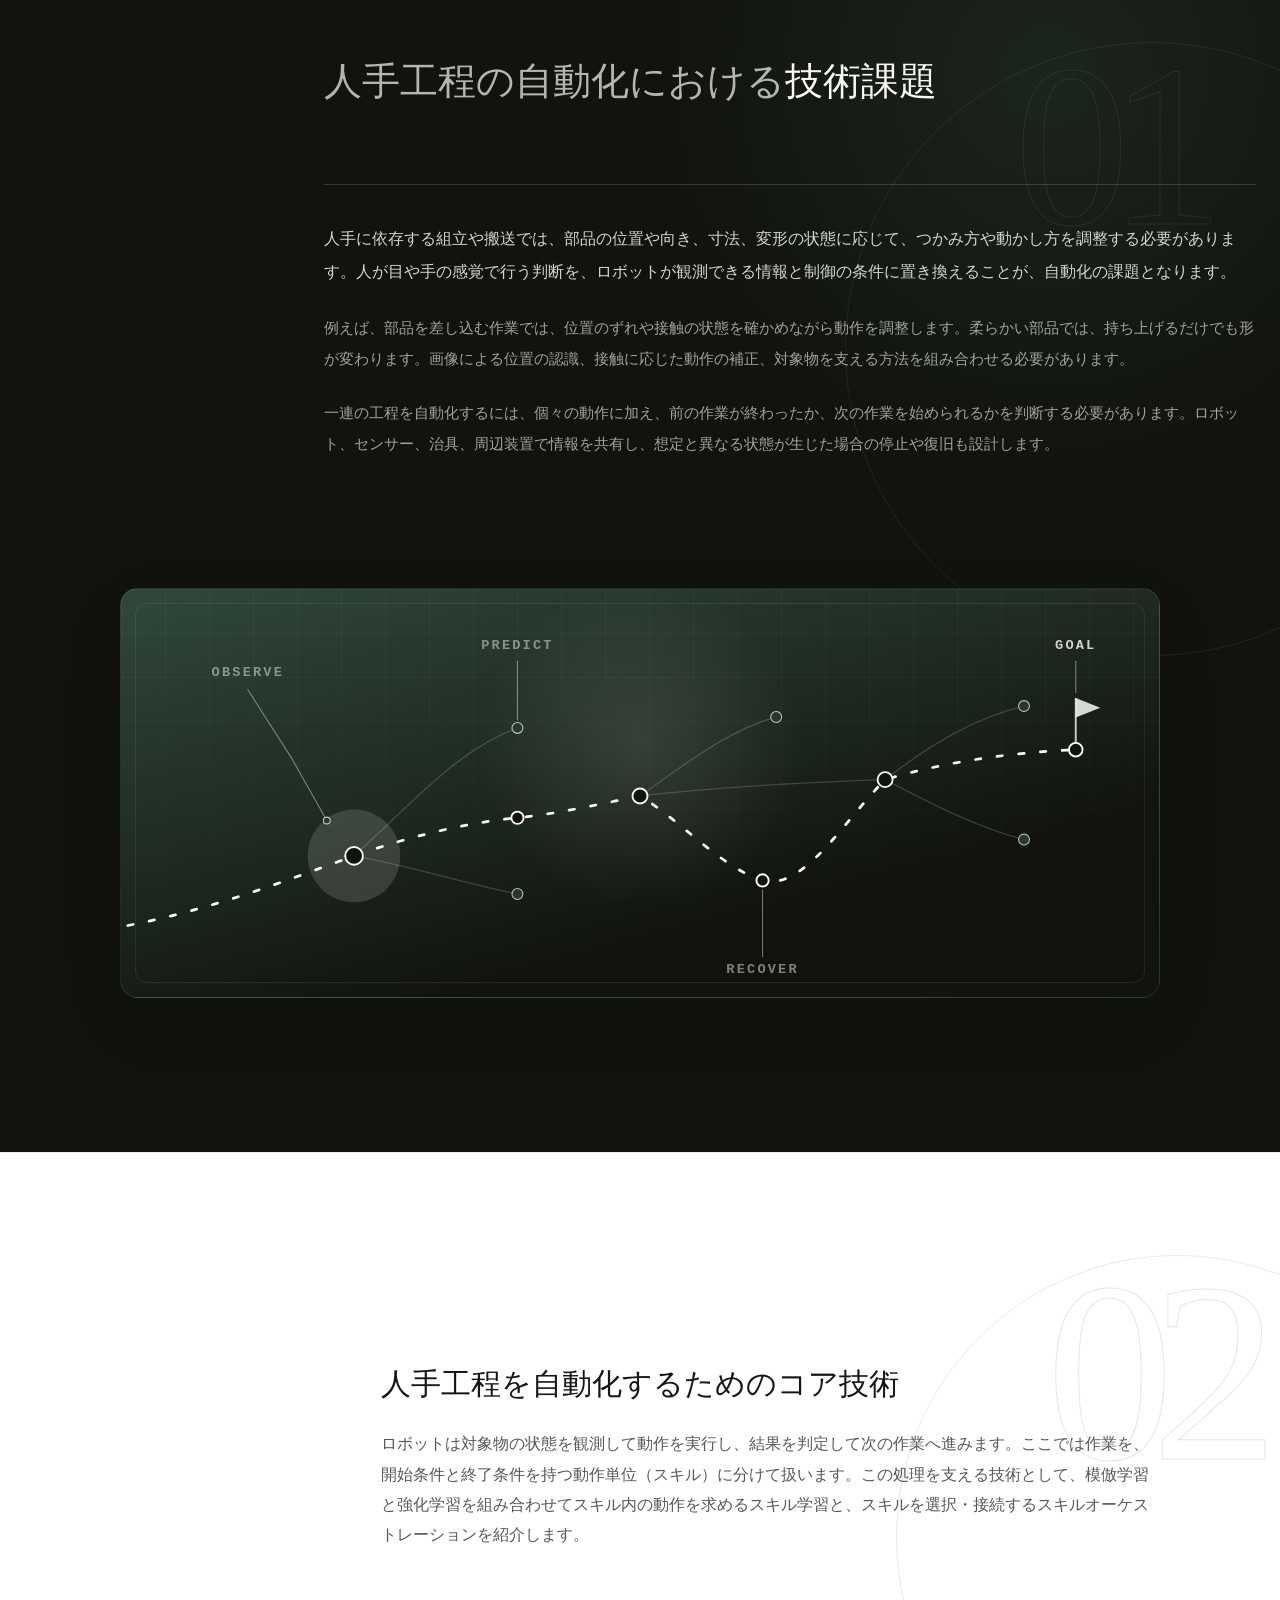
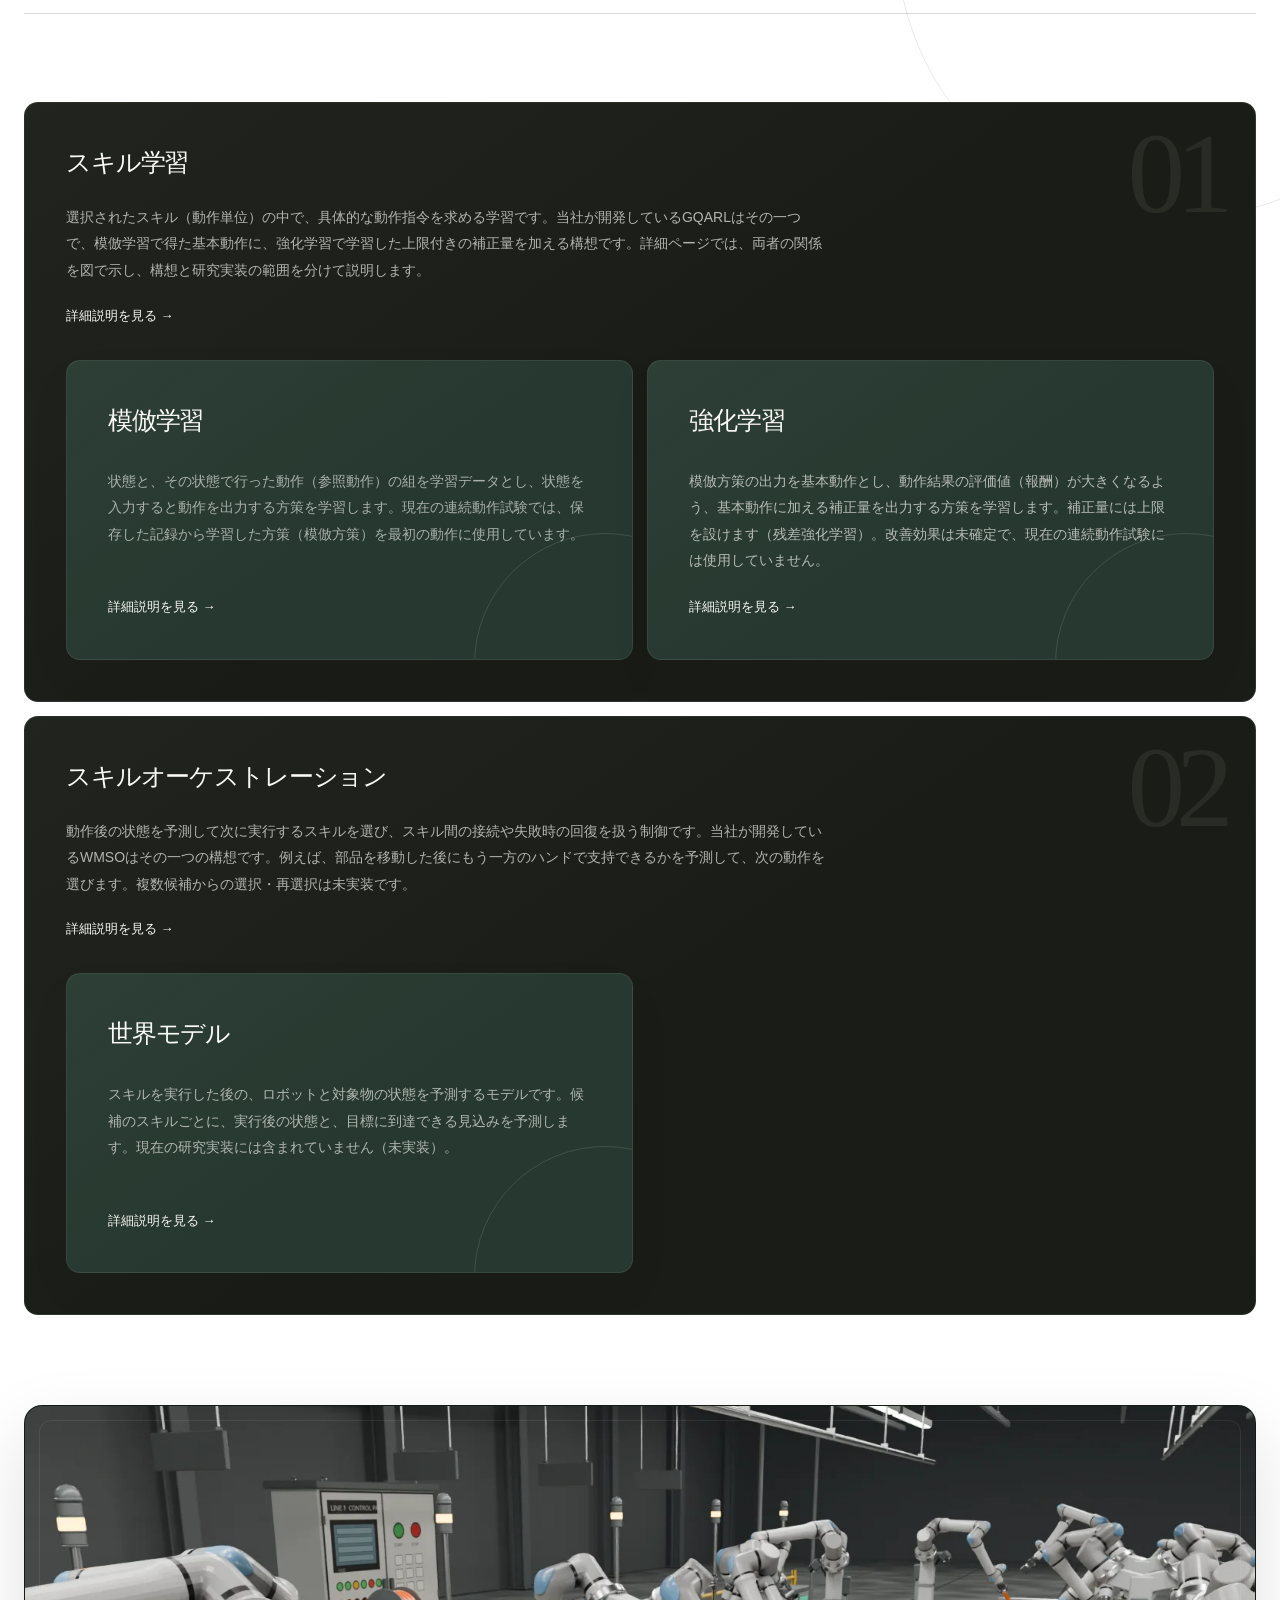
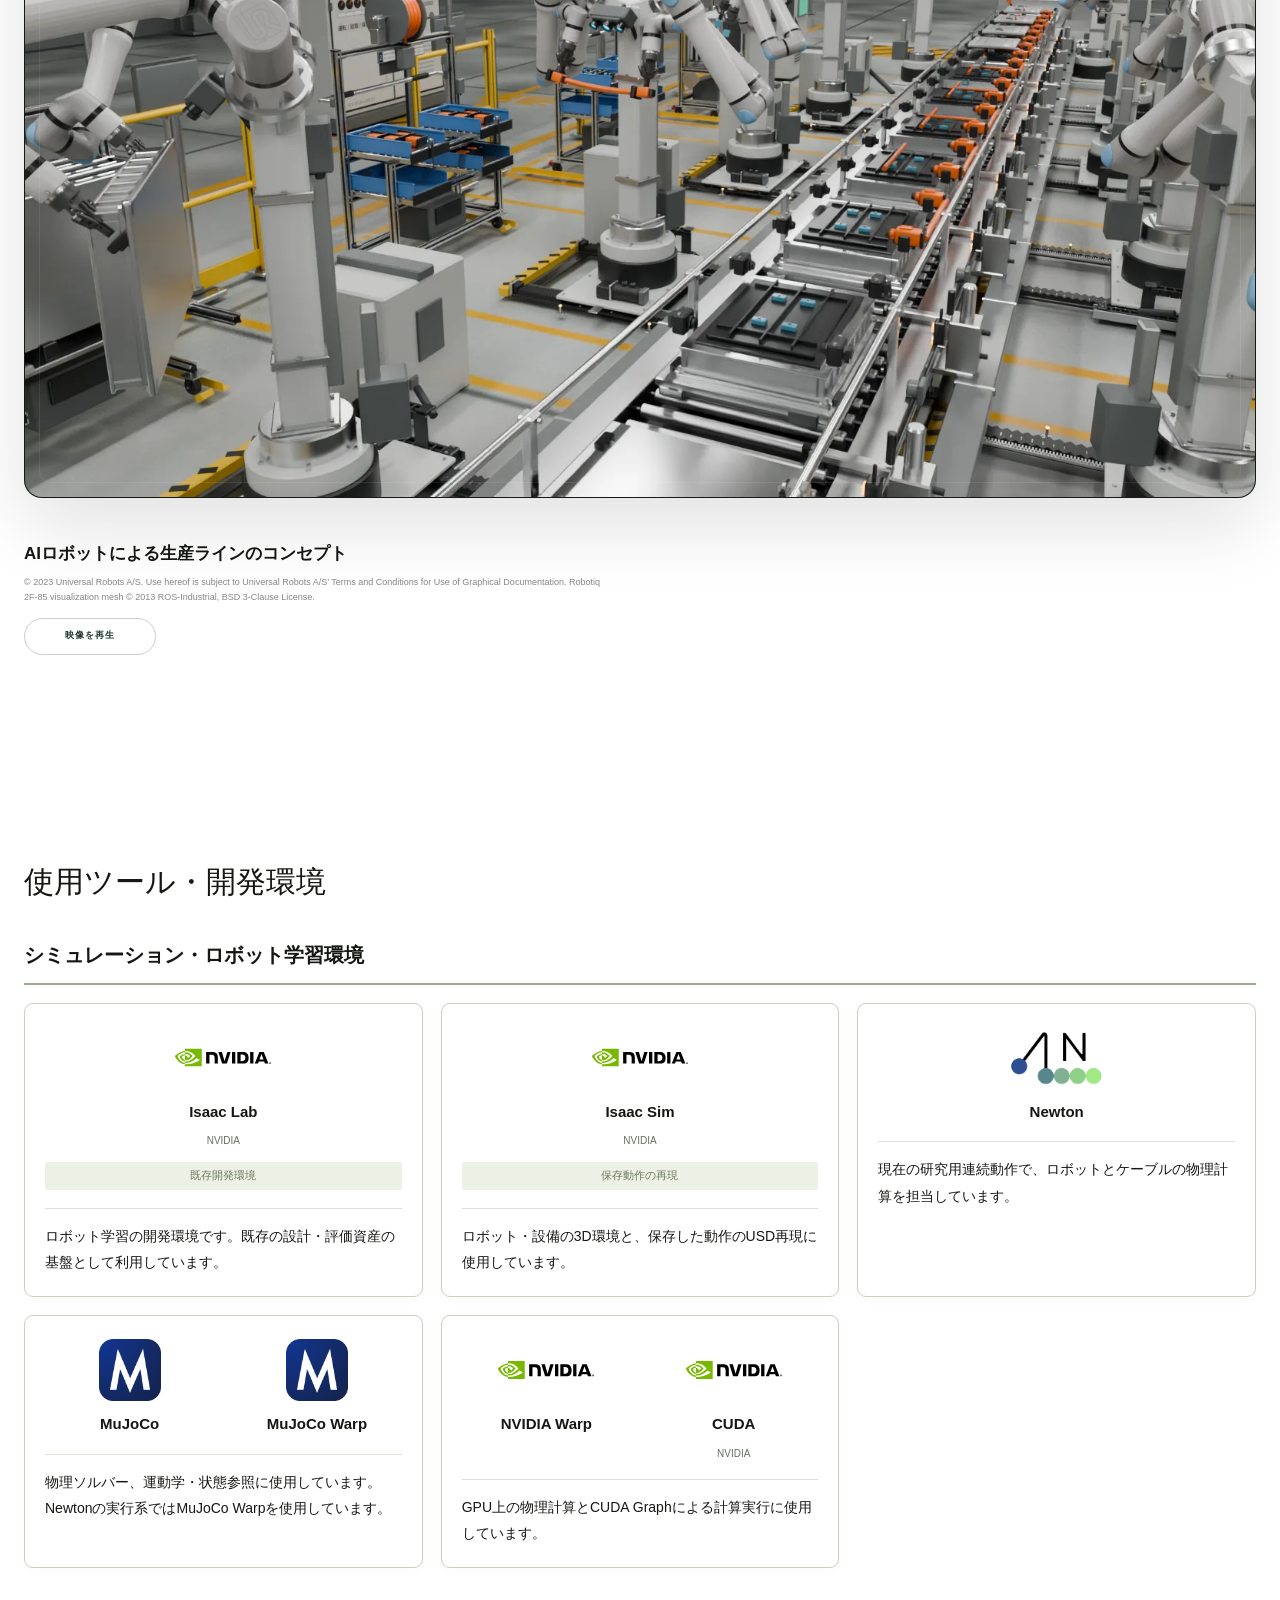
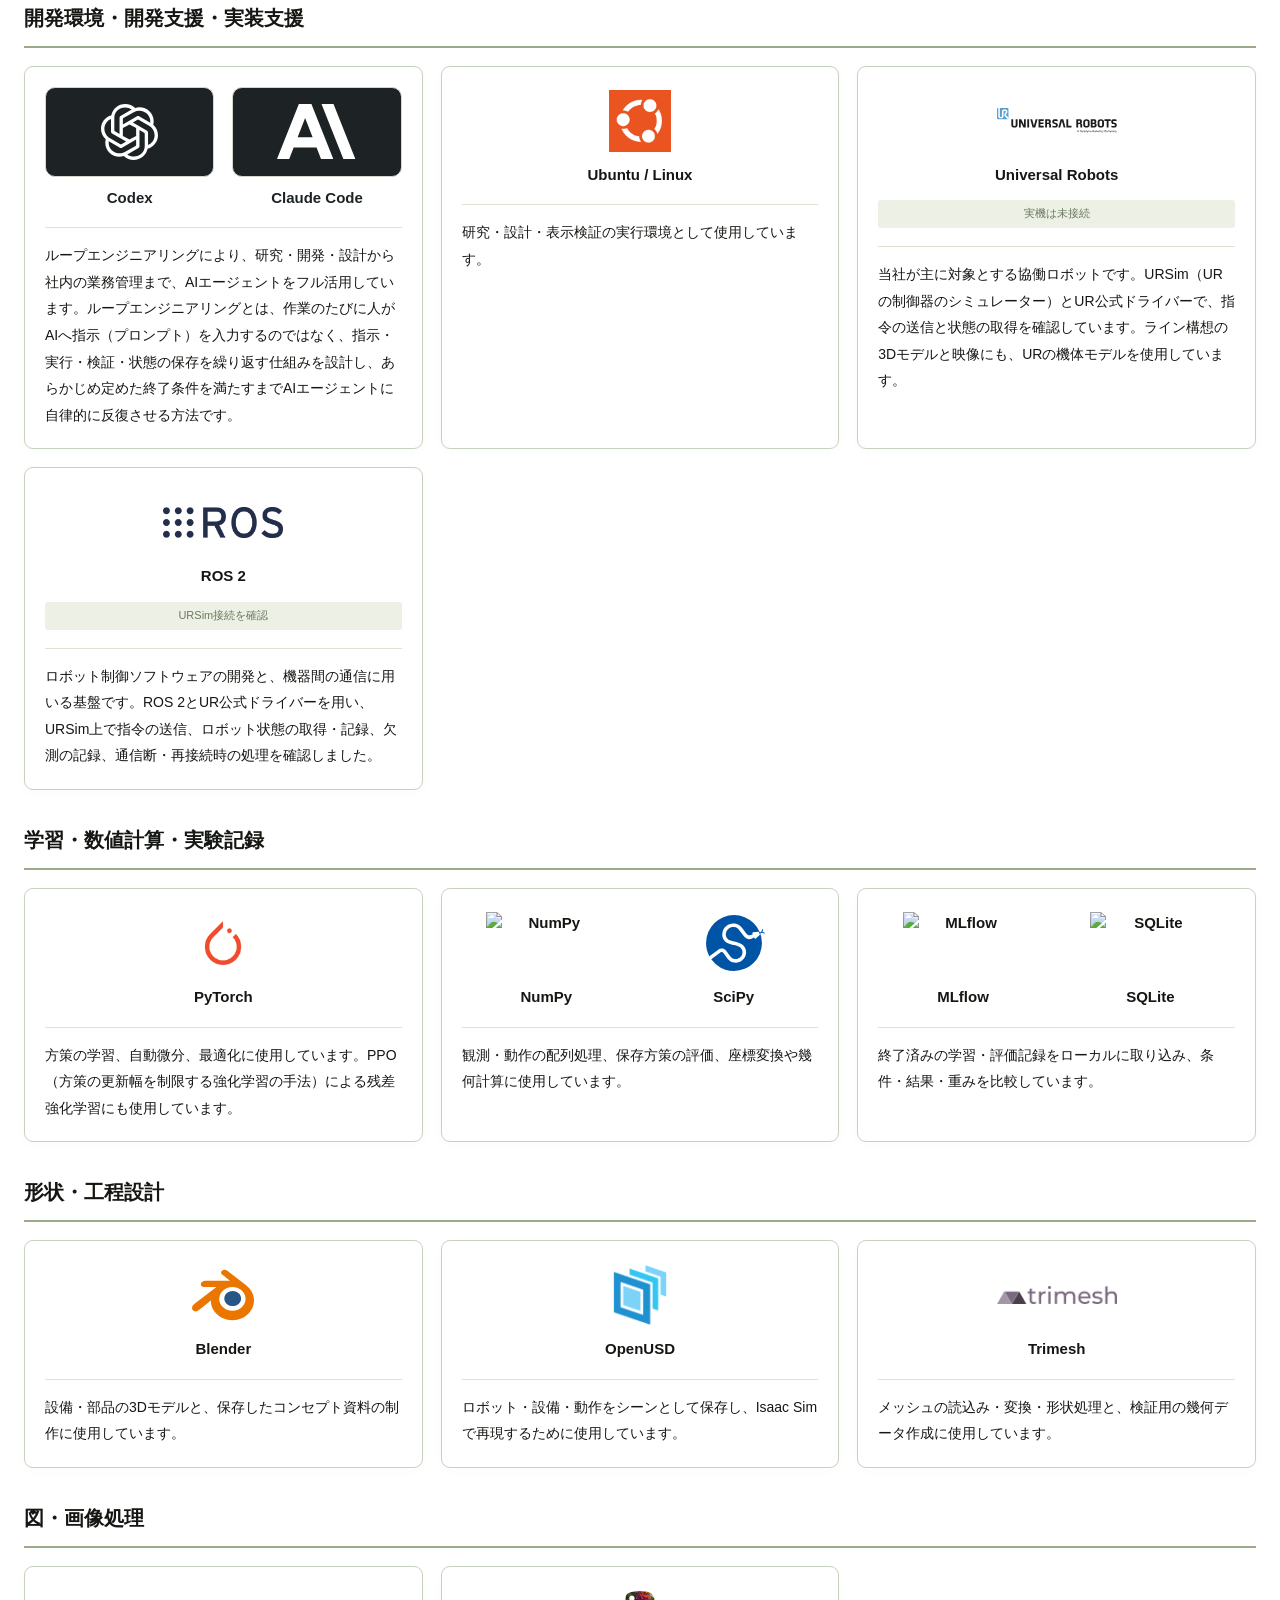
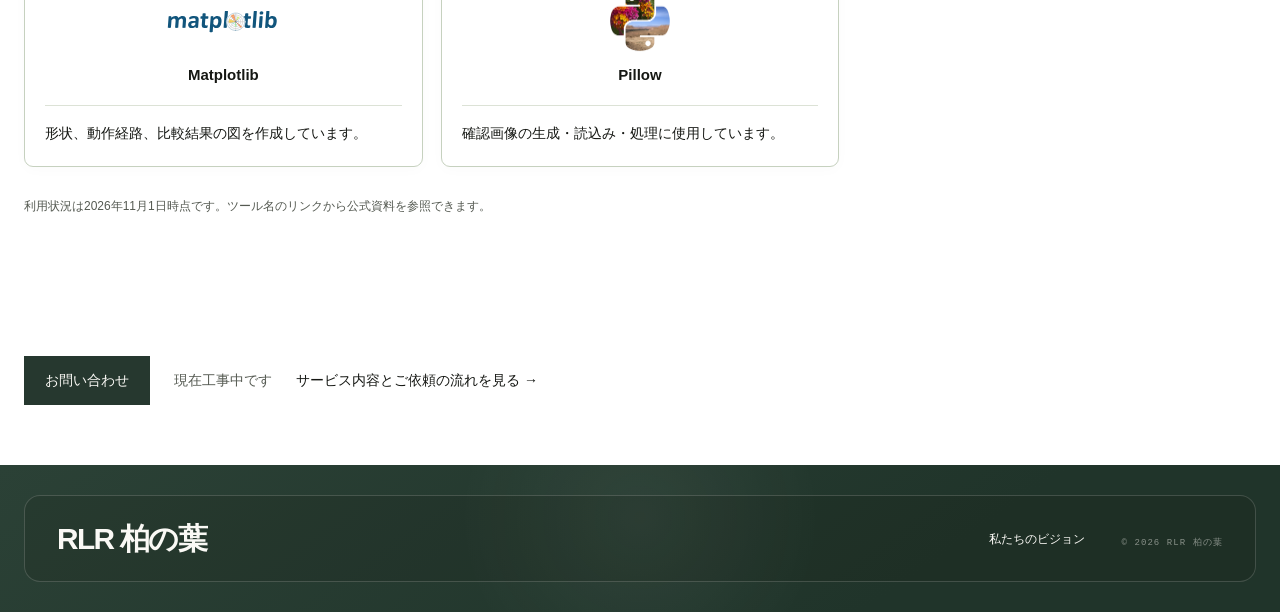
==== commit 11445ab7: "Publish home: shorten the Universal Robots and ROS 2 tool descriptions Remove the closing sentences " ====
--- a/index.html
+++ b/index.html
@@ -1981,7 +1981,7 @@
 
 
 
-<!-- common-tools:start --><section class="shell common-tools" id="tools" aria-labelledby="tools-title"><h2 id="tools-title"><span>使用ツール・</span><span>開発環境</span></h2><div class="tools-grid"><article class="tools-group"><h3>シミュレーション・ロボット学習環境</h3><dl class="tools-list"><div class="tools-entry"><dt><div class="tool-brands"><a class="tool-brand" href="https://isaac-sim.github.io/IsaacLab/main/index.html" target="_blank" rel="noopener"><img src="/assets/tool-logos/nvidia.svg" alt="NVIDIA" width="120" height="62" loading="lazy" decoding="async"><span class="tool-name">Isaac Lab</span><small>NVIDIA</small></a></div><span class="tools-badge">既存開発環境</span></dt><dd>ロボット学習の開発環境です。既存の設計・評価資産の基盤として利用しています。</dd></div><div class="tools-entry"><dt><div class="tool-brands"><a class="tool-brand" href="https://docs.isaacsim.omniverse.nvidia.com/latest/index.html" target="_blank" rel="noopener"><img src="/assets/tool-logos/nvidia.svg" alt="NVIDIA" width="120" height="62" loading="lazy" decoding="async"><span class="tool-name">Isaac Sim</span><small>NVIDIA</small></a></div><span class="tools-badge">保存動作の再現</span></dt><dd>ロボット・設備の3D環境と、保存した動作のUSD再現に使用しています。</dd></div><div class="tools-entry"><dt><div class="tool-brands"><a class="tool-brand" href="https://newton-physics.github.io/newton/" target="_blank" rel="noopener"><img src="/assets/tool-logos/newton.png" alt="Newton" width="120" height="62" loading="lazy" decoding="async"><span class="tool-name">Newton</span></a></div></dt><dd>現在の研究用連続動作で、ロボットとケーブルの物理計算を担当しています。</dd></div><div class="tools-entry"><dt><div class="tool-brands"><a class="tool-brand" href="https://mujoco.readthedocs.io/en/stable/overview.html" target="_blank" rel="noopener"><img src="/assets/tool-logos/mujoco.png" alt="MuJoCo" width="120" height="62" loading="lazy" decoding="async"><span class="tool-name">MuJoCo</span></a><a class="tool-brand" href="https://github.com/google-deepmind/mujoco_warp" target="_blank" rel="noopener"><img src="/assets/tool-logos/mujoco.png" alt="MuJoCo" width="120" height="62" loading="lazy" decoding="async"><span class="tool-name">MuJoCo Warp</span></a></div></dt><dd>物理ソルバー、運動学・状態参照に使用しています。Newtonの実行系ではMuJoCo Warpを使用しています。</dd></div><div class="tools-entry"><dt><div class="tool-brands"><a class="tool-brand" href="https://nvidia.github.io/warp/" target="_blank" rel="noopener"><img src="/assets/tool-logos/nvidia.svg" alt="NVIDIA" width="120" height="62" loading="lazy" decoding="async"><span class="tool-name">NVIDIA Warp</span></a><a class="tool-brand" href="https://developer.nvidia.com/cuda-toolkit" target="_blank" rel="noopener"><img src="/assets/tool-logos/nvidia.svg" alt="NVIDIA" width="120" height="62" loading="lazy" decoding="async"><span class="tool-name">CUDA</span><small>NVIDIA</small></a></div></dt><dd>GPU上の物理計算とCUDA Graphによる計算実行に使用しています。</dd></div></dl></article><article class="tools-group"><h3>開発環境・開発支援・実装支援</h3><dl class="tools-list"><div class="tools-entry"><dt><div class="tool-brands"><a class="tool-brand company-logo" href="https://openai.com/codex/" target="_blank" rel="noopener"><span class="tool-logo-tile"><img src="/assets/tool-logos/openai.svg" alt="OpenAI" width="120" height="62" loading="lazy" decoding="async"></span><span class="tool-name">Codex</span></a><a class="tool-brand company-logo" href="https://code.claude.com/docs/en/overview" target="_blank" rel="noopener"><span class="tool-logo-tile"><img src="/assets/tool-logos/anthropic.svg" alt="Anthropic" width="120" height="62" loading="lazy" decoding="async"></span><span class="tool-name">Claude Code</span></a></div></dt><dd>ループエンジニアリングにより、研究・開発・設計から社内の業務管理まで、AIエージェントをフル活用しています。ループエンジニアリングとは、作業のたびに人がAIへ指示（プロンプト）を入力するのではなく、指示・実行・検証・状態の保存を繰り返す仕組みを設計し、あらかじめ定めた終了条件を満たすまでAIエージェントに自律的に反復させる方法です。</dd></div><div class="tools-entry"><dt><div class="tool-brands"><a class="tool-brand" href="https://ubuntu.com/" target="_blank" rel="noopener"><img src="/assets/tool-logos/ubuntu.png" alt="Ubuntu" width="120" height="62" loading="lazy" decoding="async"><span class="tool-name">Ubuntu / Linux</span></a></div></dt><dd>研究・設計・表示検証の実行環境として使用しています。</dd></div><div class="tools-entry"><dt><div class="tool-brands"><a class="tool-brand" href="https://www.universal-robots.com/" target="_blank" rel="noopener"><img src="/assets/tool-logos/universal-robots.svg" alt="Universal Robots" width="120" height="62" loading="lazy" decoding="async"><span class="tool-name">Universal Robots</span></a></div><span class="tools-badge">実機は未接続</span></dt><dd>当社が主に対象とする協働ロボットです。URSim（URの制御器のシミュレーター）とUR公式ドライバーで、指令の送信と状態の取得を確認しています。ライン構想の3Dモデルと映像にも、URの機体モデルを使用しています。機種は未選定で、実機での動作確認は行っていません。</dd></div><div class="tools-entry"><dt><div class="tool-brands"><a class="tool-brand" href="https://www.ros.org/" target="_blank" rel="noopener"><img src="/assets/tool-logos/ros.png" alt="ROS" width="120" height="62" loading="lazy" decoding="async"><span class="tool-name">ROS 2</span></a></div><span class="tools-badge">URSim接続を確認</span></dt><dd>ロボット制御ソフトウェアの開発と、機器間の通信に用いる基盤です。ROS 2とUR公式ドライバーを用い、URSim上で指令の送信、ロボット状態の取得・記録、欠測の記録、通信断・再接続時の処理を確認しました。実機やハーネスの把持・組付けは未検証です。</dd></div></dl></article><article class="tools-group"><h3>学習・数値計算・実験記録</h3><dl class="tools-list"><div class="tools-entry"><dt><div class="tool-brands"><a class="tool-brand" href="https://docs.pytorch.org/docs/stable/autograd.html" target="_blank" rel="noopener"><img src="/assets/tool-logos/pytorch.webp" alt="PyTorch" width="120" height="62" loading="lazy" decoding="async"><span class="tool-name">PyTorch</span></a></div></dt><dd>方策の学習、自動微分、最適化に使用しています。PPO（方策の更新幅を制限する強化学習の手法）による残差強化学習にも使用しています。</dd></div><div class="tools-entry"><dt><div class="tool-brands"><a class="tool-brand" href="https://numpy.org/" target="_blank" rel="noopener"><img src="/assets/tool-logos/numpy.svg" alt="NumPy" width="120" height="62" loading="lazy" decoding="async"><span class="tool-name">NumPy</span></a><a class="tool-brand" href="https://scipy.org/" target="_blank" rel="noopener"><img src="/assets/tool-logos/scipy.svg" alt="SciPy" width="120" height="62" loading="lazy" decoding="async"><span class="tool-name">SciPy</span></a></div></dt><dd>観測・動作の配列処理、保存方策の評価、座標変換や幾何計算に使用しています。</dd></div><div class="tools-entry"><dt><div class="tool-brands"><a class="tool-brand" href="https://mlflow.org/docs/latest/ml/tracking/" target="_blank" rel="noopener"><img src="/assets/tool-logos/mlflow.svg" alt="MLflow" width="120" height="62" loading="lazy" decoding="async"><span class="tool-name">MLflow</span></a><a class="tool-brand" href="https://sqlite.org/about.html" target="_blank" rel="noopener"><img src="/assets/tool-logos/sqlite.svg" alt="SQLite" width="120" height="62" loading="lazy" decoding="async"><span class="tool-name">SQLite</span></a></div></dt><dd>終了済みの学習・評価記録をローカルに取り込み、条件・結果・重みを比較しています。</dd></div></dl></article><article class="tools-group"><h3>形状・工程設計</h3><dl class="tools-list"><div class="tools-entry"><dt><div class="tool-brands"><a class="tool-brand" href="https://www.blender.org/" target="_blank" rel="noopener"><img src="/assets/tool-logos/blender.svg" alt="Blender" width="120" height="62" loading="lazy" decoding="async"><span class="tool-name">Blender</span></a></div></dt><dd>設備・部品の3Dモデルと、保存したコンセプト資料の制作に使用しています。</dd></div><div class="tools-entry"><dt><div class="tool-brands"><a class="tool-brand" href="https://openusd.org/release/intro.html" target="_blank" rel="noopener"><img src="/assets/tool-logos/openusd.ico" alt="OpenUSD" width="120" height="62" loading="lazy" decoding="async"><span class="tool-name">OpenUSD</span></a></div></dt><dd>ロボット・設備・動作をシーンとして保存し、Isaac Simで再現するために使用しています。</dd></div><div class="tools-entry"><dt><div class="tool-brands"><a class="tool-brand" href="https://trimesh.org/" target="_blank" rel="noopener"><img src="/assets/tool-logos/trimesh.png" alt="Trimesh" width="120" height="62" loading="lazy" decoding="async"><span class="tool-name">Trimesh</span></a></div></dt><dd>メッシュの読込み・変換・形状処理と、検証用の幾何データ作成に使用しています。</dd></div></dl></article><article class="tools-group"><h3>図・画像処理</h3><dl class="tools-list"><div class="tools-entry"><dt><div class="tool-brands"><a class="tool-brand" href="https://matplotlib.org/" target="_blank" rel="noopener"><img src="/assets/tool-logos/matplotlib.svg" alt="Matplotlib" width="120" height="62" loading="lazy" decoding="async"><span class="tool-name">Matplotlib</span></a></div></dt><dd>形状、動作経路、比較結果の図を作成しています。</dd></div><div class="tools-entry"><dt><div class="tool-brands"><a class="tool-brand" href="https://python-pillow.github.io/" target="_blank" rel="noopener"><img src="/assets/tool-logos/pillow.png" alt="Pillow" width="120" height="62" loading="lazy" decoding="async"><span class="tool-name">Pillow</span></a></div></dt><dd>確認画像の生成・読込み・処理に使用しています。</dd></div></dl></article></div><p class="report-note">利用状況は2026年11月1日時点です。ツール名のリンクから公式資料を参照できます。</p></section><!-- common-tools:end -->
+<!-- common-tools:start --><section class="shell common-tools" id="tools" aria-labelledby="tools-title"><h2 id="tools-title"><span>使用ツール・</span><span>開発環境</span></h2><div class="tools-grid"><article class="tools-group"><h3>シミュレーション・ロボット学習環境</h3><dl class="tools-list"><div class="tools-entry"><dt><div class="tool-brands"><a class="tool-brand" href="https://isaac-sim.github.io/IsaacLab/main/index.html" target="_blank" rel="noopener"><img src="/assets/tool-logos/nvidia.svg" alt="NVIDIA" width="120" height="62" loading="lazy" decoding="async"><span class="tool-name">Isaac Lab</span><small>NVIDIA</small></a></div><span class="tools-badge">既存開発環境</span></dt><dd>ロボット学習の開発環境です。既存の設計・評価資産の基盤として利用しています。</dd></div><div class="tools-entry"><dt><div class="tool-brands"><a class="tool-brand" href="https://docs.isaacsim.omniverse.nvidia.com/latest/index.html" target="_blank" rel="noopener"><img src="/assets/tool-logos/nvidia.svg" alt="NVIDIA" width="120" height="62" loading="lazy" decoding="async"><span class="tool-name">Isaac Sim</span><small>NVIDIA</small></a></div><span class="tools-badge">保存動作の再現</span></dt><dd>ロボット・設備の3D環境と、保存した動作のUSD再現に使用しています。</dd></div><div class="tools-entry"><dt><div class="tool-brands"><a class="tool-brand" href="https://newton-physics.github.io/newton/" target="_blank" rel="noopener"><img src="/assets/tool-logos/newton.png" alt="Newton" width="120" height="62" loading="lazy" decoding="async"><span class="tool-name">Newton</span></a></div></dt><dd>現在の研究用連続動作で、ロボットとケーブルの物理計算を担当しています。</dd></div><div class="tools-entry"><dt><div class="tool-brands"><a class="tool-brand" href="https://mujoco.readthedocs.io/en/stable/overview.html" target="_blank" rel="noopener"><img src="/assets/tool-logos/mujoco.png" alt="MuJoCo" width="120" height="62" loading="lazy" decoding="async"><span class="tool-name">MuJoCo</span></a><a class="tool-brand" href="https://github.com/google-deepmind/mujoco_warp" target="_blank" rel="noopener"><img src="/assets/tool-logos/mujoco.png" alt="MuJoCo" width="120" height="62" loading="lazy" decoding="async"><span class="tool-name">MuJoCo Warp</span></a></div></dt><dd>物理ソルバー、運動学・状態参照に使用しています。Newtonの実行系ではMuJoCo Warpを使用しています。</dd></div><div class="tools-entry"><dt><div class="tool-brands"><a class="tool-brand" href="https://nvidia.github.io/warp/" target="_blank" rel="noopener"><img src="/assets/tool-logos/nvidia.svg" alt="NVIDIA" width="120" height="62" loading="lazy" decoding="async"><span class="tool-name">NVIDIA Warp</span></a><a class="tool-brand" href="https://developer.nvidia.com/cuda-toolkit" target="_blank" rel="noopener"><img src="/assets/tool-logos/nvidia.svg" alt="NVIDIA" width="120" height="62" loading="lazy" decoding="async"><span class="tool-name">CUDA</span><small>NVIDIA</small></a></div></dt><dd>GPU上の物理計算とCUDA Graphによる計算実行に使用しています。</dd></div></dl></article><article class="tools-group"><h3>開発環境・開発支援・実装支援</h3><dl class="tools-list"><div class="tools-entry"><dt><div class="tool-brands"><a class="tool-brand company-logo" href="https://openai.com/codex/" target="_blank" rel="noopener"><span class="tool-logo-tile"><img src="/assets/tool-logos/openai.svg" alt="OpenAI" width="120" height="62" loading="lazy" decoding="async"></span><span class="tool-name">Codex</span></a><a class="tool-brand company-logo" href="https://code.claude.com/docs/en/overview" target="_blank" rel="noopener"><span class="tool-logo-tile"><img src="/assets/tool-logos/anthropic.svg" alt="Anthropic" width="120" height="62" loading="lazy" decoding="async"></span><span class="tool-name">Claude Code</span></a></div></dt><dd>ループエンジニアリングにより、研究・開発・設計から社内の業務管理まで、AIエージェントをフル活用しています。ループエンジニアリングとは、作業のたびに人がAIへ指示（プロンプト）を入力するのではなく、指示・実行・検証・状態の保存を繰り返す仕組みを設計し、あらかじめ定めた終了条件を満たすまでAIエージェントに自律的に反復させる方法です。</dd></div><div class="tools-entry"><dt><div class="tool-brands"><a class="tool-brand" href="https://ubuntu.com/" target="_blank" rel="noopener"><img src="/assets/tool-logos/ubuntu.png" alt="Ubuntu" width="120" height="62" loading="lazy" decoding="async"><span class="tool-name">Ubuntu / Linux</span></a></div></dt><dd>研究・設計・表示検証の実行環境として使用しています。</dd></div><div class="tools-entry"><dt><div class="tool-brands"><a class="tool-brand" href="https://www.universal-robots.com/" target="_blank" rel="noopener"><img src="/assets/tool-logos/universal-robots.svg" alt="Universal Robots" width="120" height="62" loading="lazy" decoding="async"><span class="tool-name">Universal Robots</span></a></div><span class="tools-badge">実機は未接続</span></dt><dd>当社が主に対象とする協働ロボットです。URSim（URの制御器のシミュレーター）とUR公式ドライバーで、指令の送信と状態の取得を確認しています。ライン構想の3Dモデルと映像にも、URの機体モデルを使用しています。</dd></div><div class="tools-entry"><dt><div class="tool-brands"><a class="tool-brand" href="https://www.ros.org/" target="_blank" rel="noopener"><img src="/assets/tool-logos/ros.png" alt="ROS" width="120" height="62" loading="lazy" decoding="async"><span class="tool-name">ROS 2</span></a></div><span class="tools-badge">URSim接続を確認</span></dt><dd>ロボット制御ソフトウェアの開発と、機器間の通信に用いる基盤です。ROS 2とUR公式ドライバーを用い、URSim上で指令の送信、ロボット状態の取得・記録、欠測の記録、通信断・再接続時の処理を確認しました。</dd></div></dl></article><article class="tools-group"><h3>学習・数値計算・実験記録</h3><dl class="tools-list"><div class="tools-entry"><dt><div class="tool-brands"><a class="tool-brand" href="https://docs.pytorch.org/docs/stable/autograd.html" target="_blank" rel="noopener"><img src="/assets/tool-logos/pytorch.webp" alt="PyTorch" width="120" height="62" loading="lazy" decoding="async"><span class="tool-name">PyTorch</span></a></div></dt><dd>方策の学習、自動微分、最適化に使用しています。PPO（方策の更新幅を制限する強化学習の手法）による残差強化学習にも使用しています。</dd></div><div class="tools-entry"><dt><div class="tool-brands"><a class="tool-brand" href="https://numpy.org/" target="_blank" rel="noopener"><img src="/assets/tool-logos/numpy.svg" alt="NumPy" width="120" height="62" loading="lazy" decoding="async"><span class="tool-name">NumPy</span></a><a class="tool-brand" href="https://scipy.org/" target="_blank" rel="noopener"><img src="/assets/tool-logos/scipy.svg" alt="SciPy" width="120" height="62" loading="lazy" decoding="async"><span class="tool-name">SciPy</span></a></div></dt><dd>観測・動作の配列処理、保存方策の評価、座標変換や幾何計算に使用しています。</dd></div><div class="tools-entry"><dt><div class="tool-brands"><a class="tool-brand" href="https://mlflow.org/docs/latest/ml/tracking/" target="_blank" rel="noopener"><img src="/assets/tool-logos/mlflow.svg" alt="MLflow" width="120" height="62" loading="lazy" decoding="async"><span class="tool-name">MLflow</span></a><a class="tool-brand" href="https://sqlite.org/about.html" target="_blank" rel="noopener"><img src="/assets/tool-logos/sqlite.svg" alt="SQLite" width="120" height="62" loading="lazy" decoding="async"><span class="tool-name">SQLite</span></a></div></dt><dd>終了済みの学習・評価記録をローカルに取り込み、条件・結果・重みを比較しています。</dd></div></dl></article><article class="tools-group"><h3>形状・工程設計</h3><dl class="tools-list"><div class="tools-entry"><dt><div class="tool-brands"><a class="tool-brand" href="https://www.blender.org/" target="_blank" rel="noopener"><img src="/assets/tool-logos/blender.svg" alt="Blender" width="120" height="62" loading="lazy" decoding="async"><span class="tool-name">Blender</span></a></div></dt><dd>設備・部品の3Dモデルと、保存したコンセプト資料の制作に使用しています。</dd></div><div class="tools-entry"><dt><div class="tool-brands"><a class="tool-brand" href="https://openusd.org/release/intro.html" target="_blank" rel="noopener"><img src="/assets/tool-logos/openusd.ico" alt="OpenUSD" width="120" height="62" loading="lazy" decoding="async"><span class="tool-name">OpenUSD</span></a></div></dt><dd>ロボット・設備・動作をシーンとして保存し、Isaac Simで再現するために使用しています。</dd></div><div class="tools-entry"><dt><div class="tool-brands"><a class="tool-brand" href="https://trimesh.org/" target="_blank" rel="noopener"><img src="/assets/tool-logos/trimesh.png" alt="Trimesh" width="120" height="62" loading="lazy" decoding="async"><span class="tool-name">Trimesh</span></a></div></dt><dd>メッシュの読込み・変換・形状処理と、検証用の幾何データ作成に使用しています。</dd></div></dl></article><article class="tools-group"><h3>図・画像処理</h3><dl class="tools-list"><div class="tools-entry"><dt><div class="tool-brands"><a class="tool-brand" href="https://matplotlib.org/" target="_blank" rel="noopener"><img src="/assets/tool-logos/matplotlib.svg" alt="Matplotlib" width="120" height="62" loading="lazy" decoding="async"><span class="tool-name">Matplotlib</span></a></div></dt><dd>形状、動作経路、比較結果の図を作成しています。</dd></div><div class="tools-entry"><dt><div class="tool-brands"><a class="tool-brand" href="https://python-pillow.github.io/" target="_blank" rel="noopener"><img src="/assets/tool-logos/pillow.png" alt="Pillow" width="120" height="62" loading="lazy" decoding="async"><span class="tool-name">Pillow</span></a></div></dt><dd>確認画像の生成・読込み・処理に使用しています。</dd></div></dl></article></div><p class="report-note">利用状況は2026年11月1日時点です。ツール名のリンクから公式資料を参照できます。</p></section><!-- common-tools:end -->
 
       <!-- home-contact:start --><div class="shell home-contact-action"><div class="reading-actions"><a class="reading-button home-contact-link link-disabled">お問い合わせ</a><span class="construction-note">現在工事中です</span><a class="home-services-link link-disabled">サービス内容とご依頼の流れを見る →</a></div></div><!-- home-contact:end --><section class="closing closing--footer" aria-label="サイト情報">
         <div class="shell">
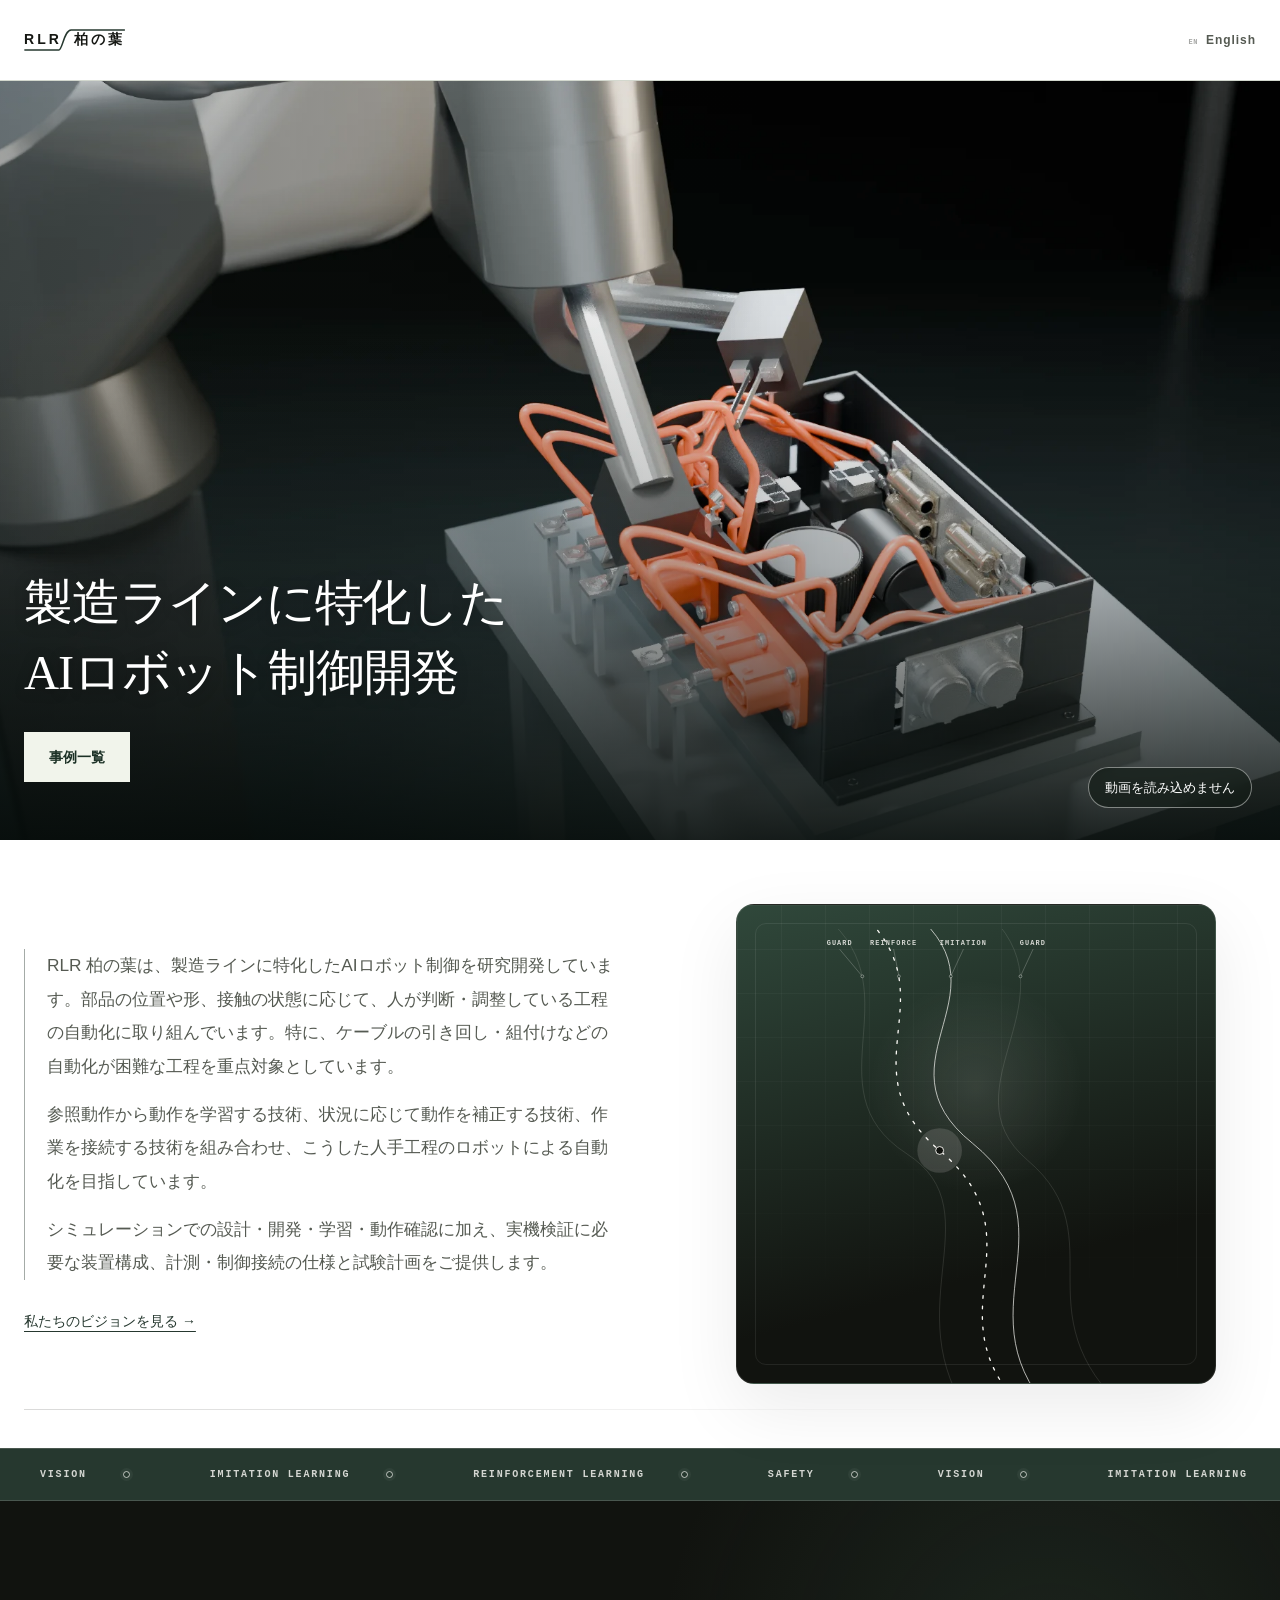
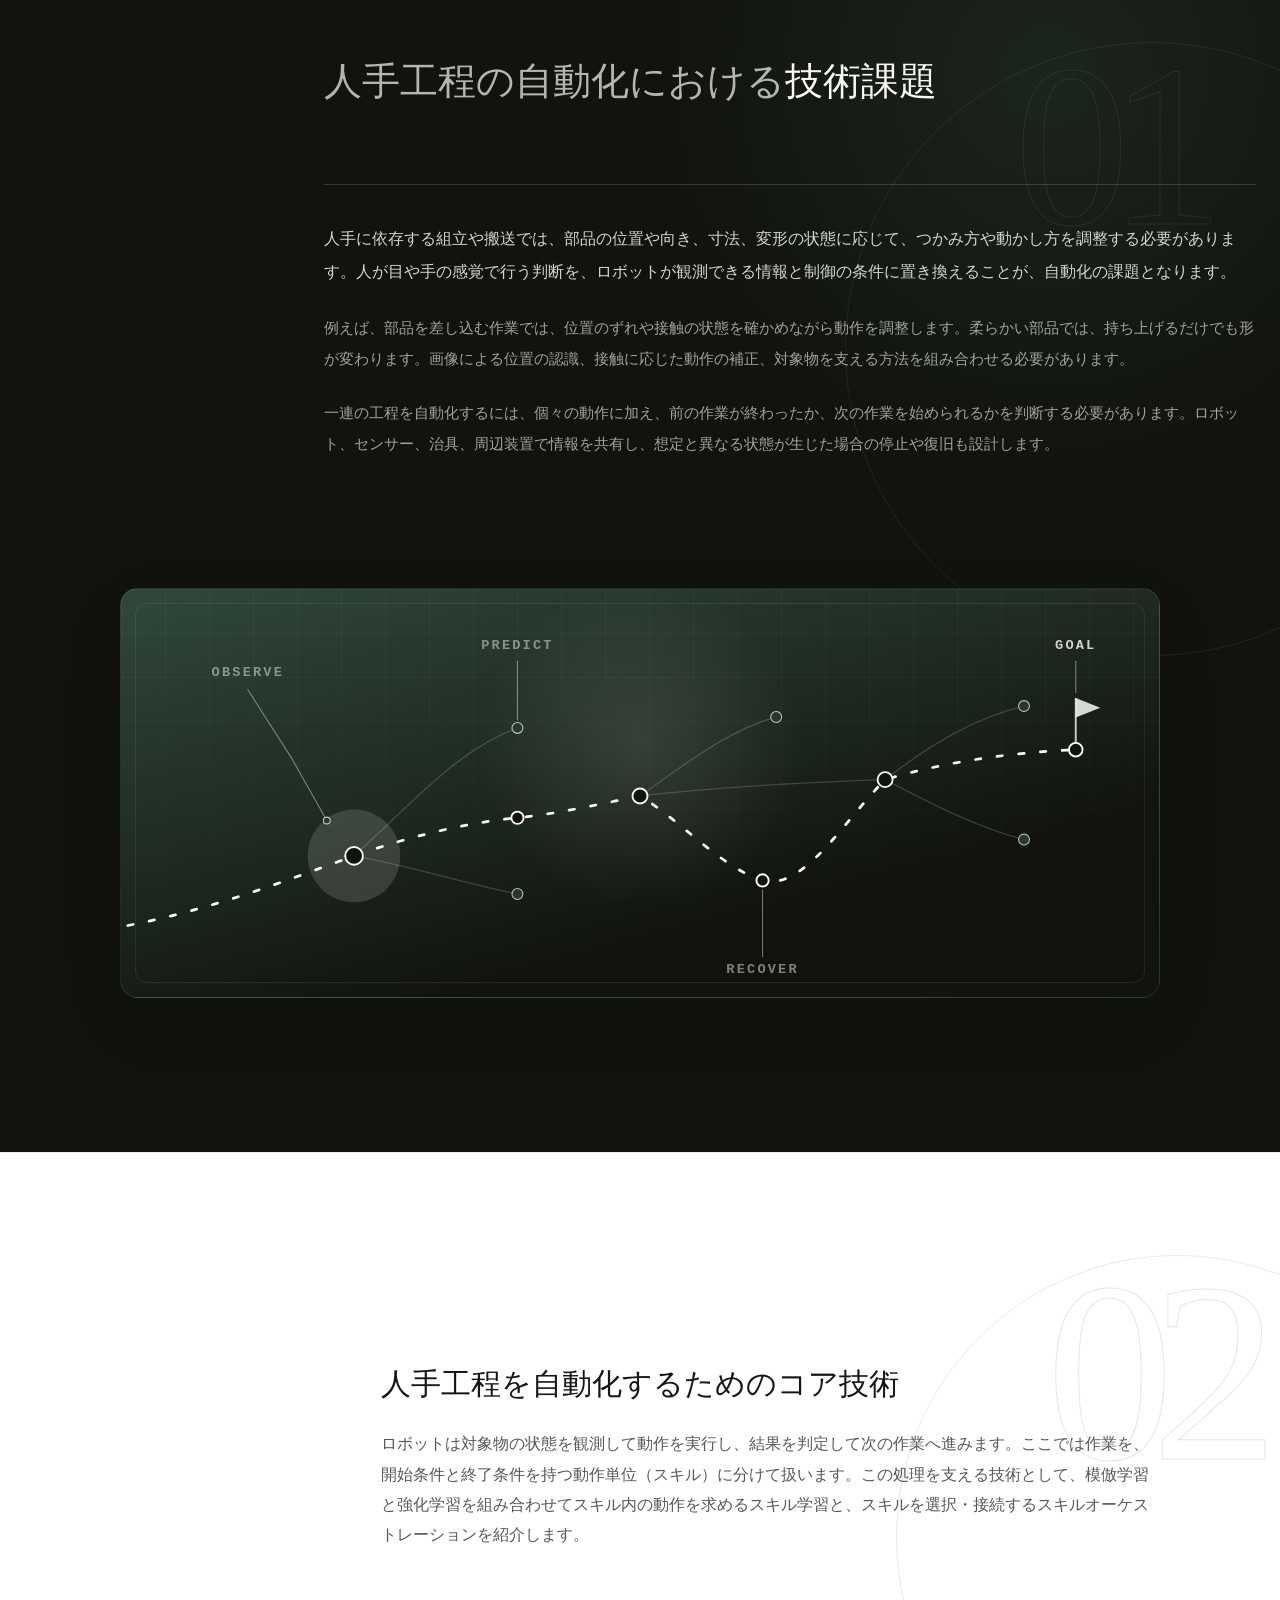
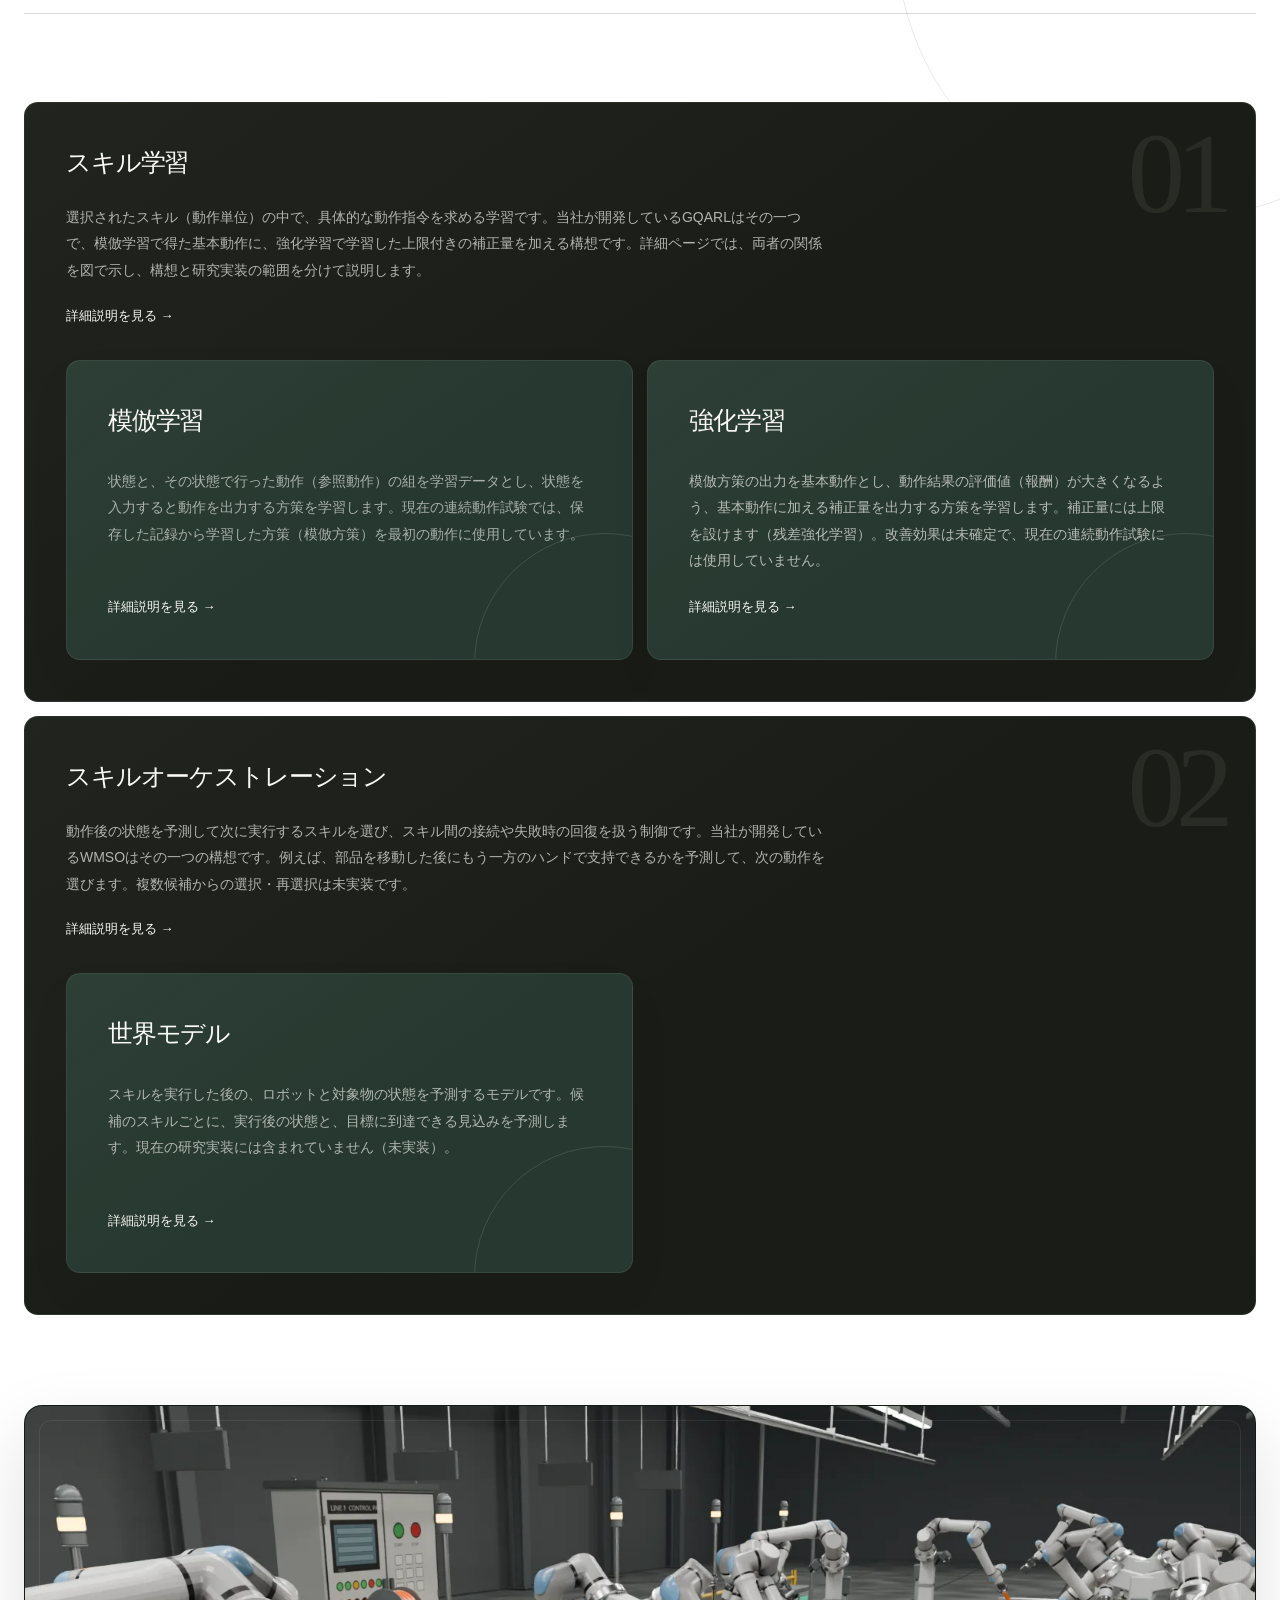
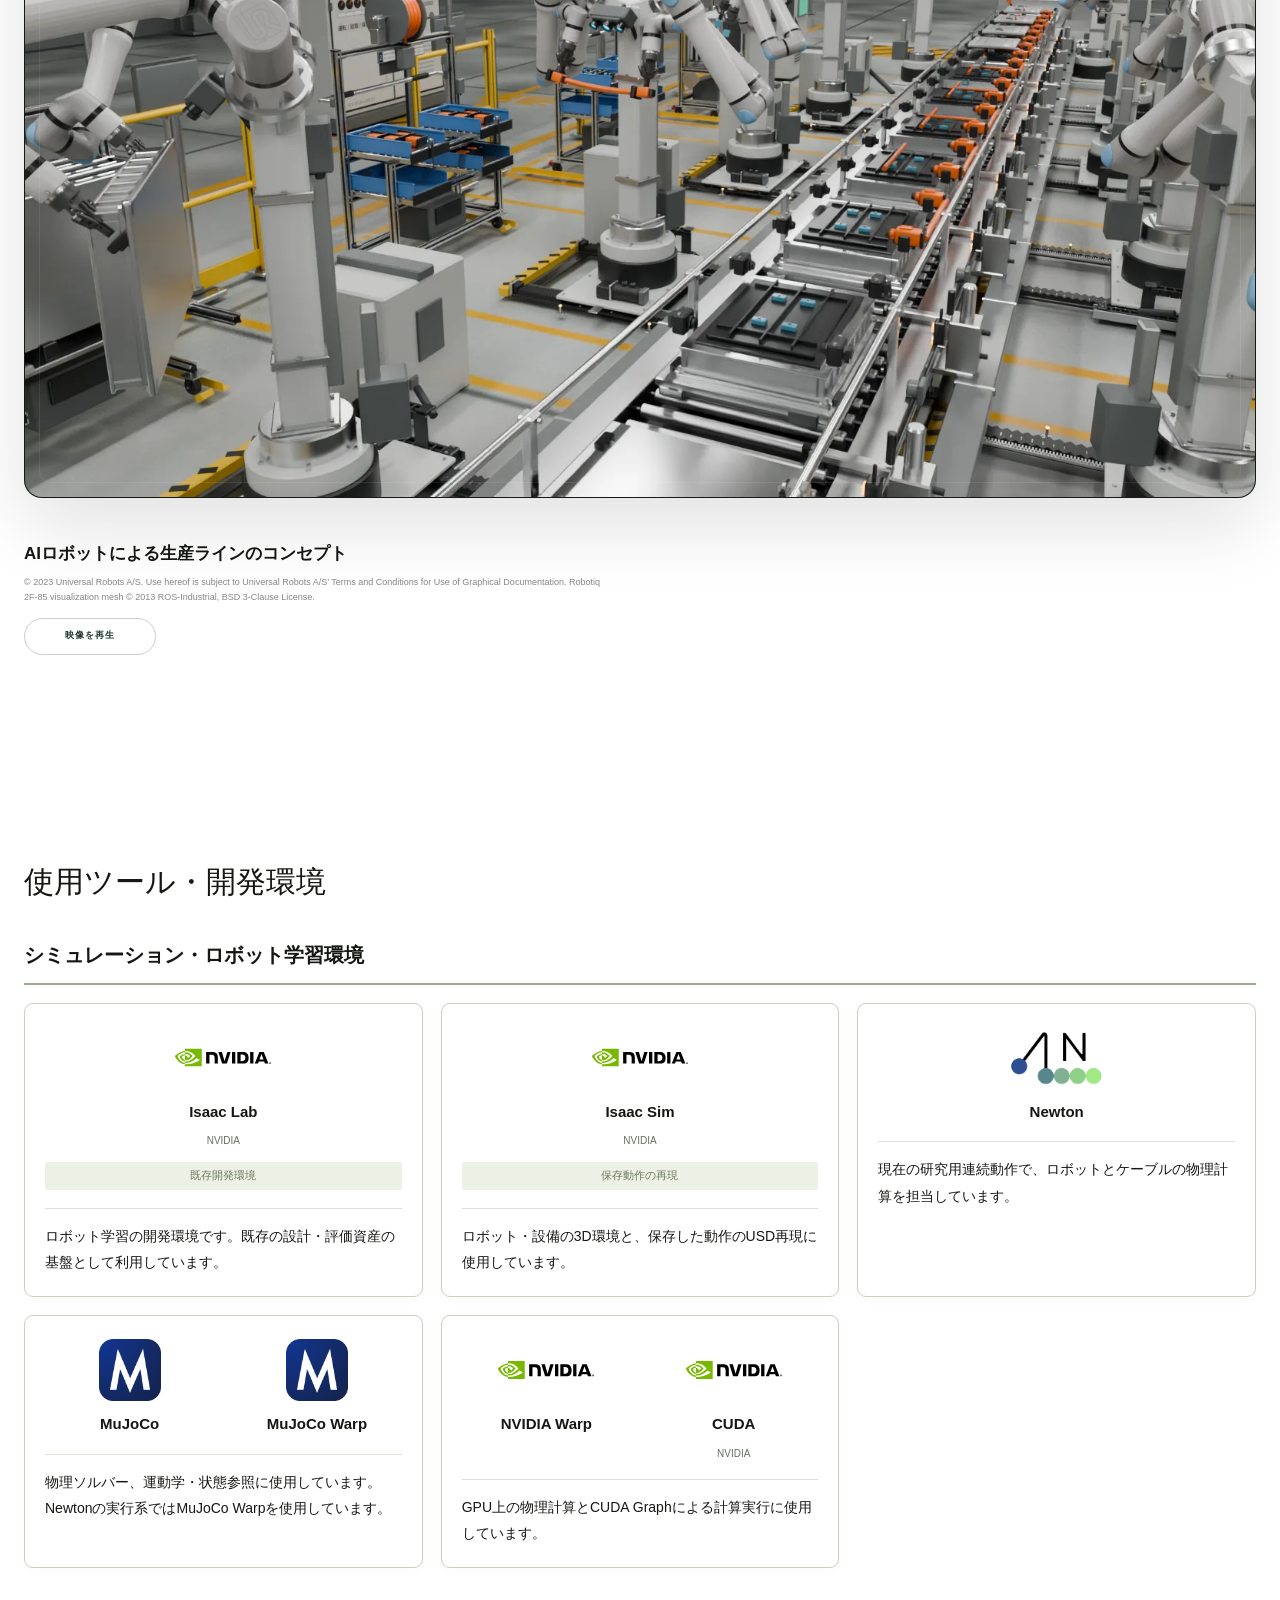
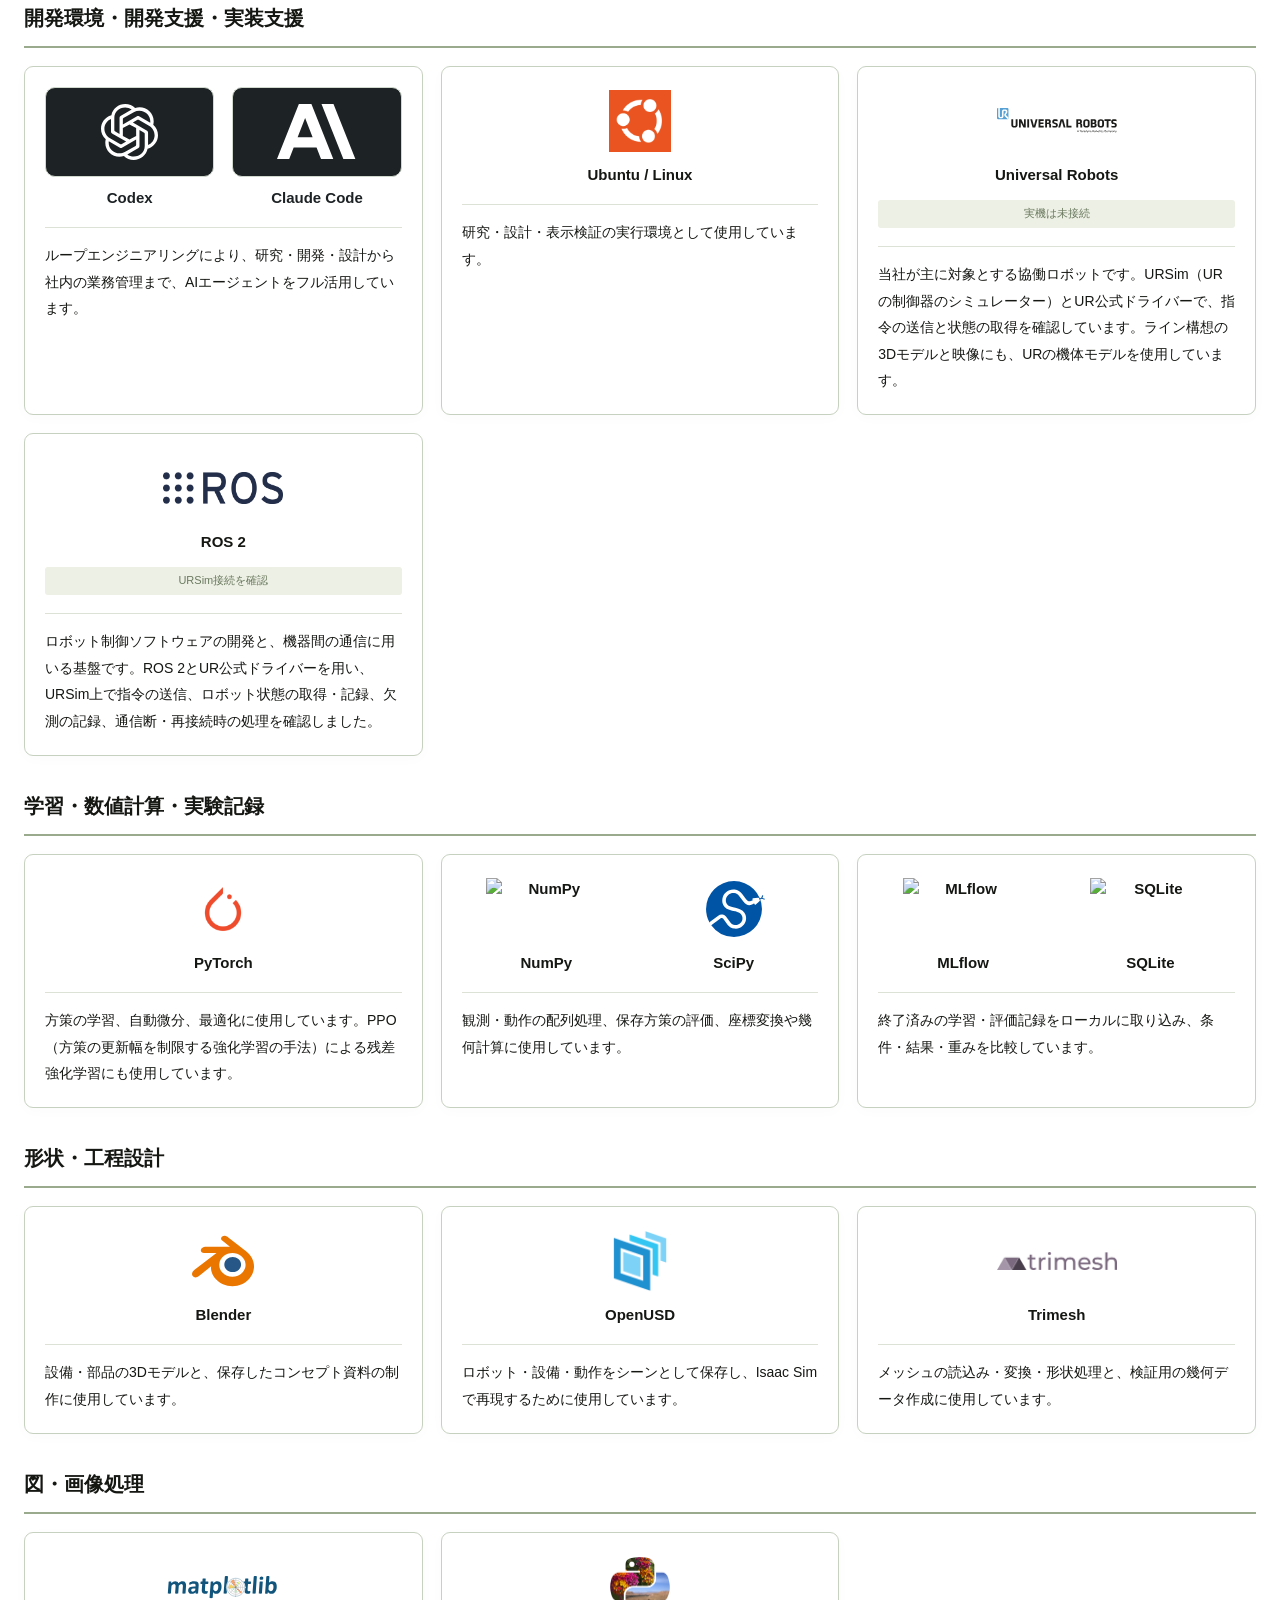
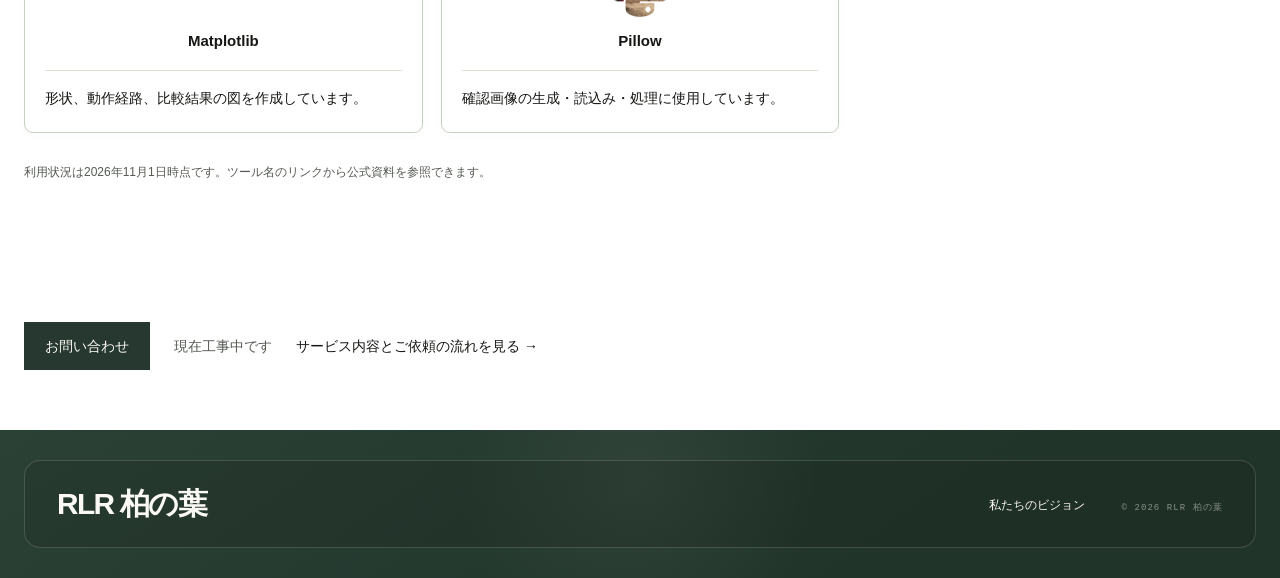
==== commit 5c89e77c: "Publish home: remove the loop-engineering definition from the tools card The Codex / Claude Code car" ====
--- a/index.html
+++ b/index.html
@@ -1981,7 +1981,7 @@
 
 
 
-<!-- common-tools:start --><section class="shell common-tools" id="tools" aria-labelledby="tools-title"><h2 id="tools-title"><span>使用ツール・</span><span>開発環境</span></h2><div class="tools-grid"><article class="tools-group"><h3>シミュレーション・ロボット学習環境</h3><dl class="tools-list"><div class="tools-entry"><dt><div class="tool-brands"><a class="tool-brand" href="https://isaac-sim.github.io/IsaacLab/main/index.html" target="_blank" rel="noopener"><img src="/assets/tool-logos/nvidia.svg" alt="NVIDIA" width="120" height="62" loading="lazy" decoding="async"><span class="tool-name">Isaac Lab</span><small>NVIDIA</small></a></div><span class="tools-badge">既存開発環境</span></dt><dd>ロボット学習の開発環境です。既存の設計・評価資産の基盤として利用しています。</dd></div><div class="tools-entry"><dt><div class="tool-brands"><a class="tool-brand" href="https://docs.isaacsim.omniverse.nvidia.com/latest/index.html" target="_blank" rel="noopener"><img src="/assets/tool-logos/nvidia.svg" alt="NVIDIA" width="120" height="62" loading="lazy" decoding="async"><span class="tool-name">Isaac Sim</span><small>NVIDIA</small></a></div><span class="tools-badge">保存動作の再現</span></dt><dd>ロボット・設備の3D環境と、保存した動作のUSD再現に使用しています。</dd></div><div class="tools-entry"><dt><div class="tool-brands"><a class="tool-brand" href="https://newton-physics.github.io/newton/" target="_blank" rel="noopener"><img src="/assets/tool-logos/newton.png" alt="Newton" width="120" height="62" loading="lazy" decoding="async"><span class="tool-name">Newton</span></a></div></dt><dd>現在の研究用連続動作で、ロボットとケーブルの物理計算を担当しています。</dd></div><div class="tools-entry"><dt><div class="tool-brands"><a class="tool-brand" href="https://mujoco.readthedocs.io/en/stable/overview.html" target="_blank" rel="noopener"><img src="/assets/tool-logos/mujoco.png" alt="MuJoCo" width="120" height="62" loading="lazy" decoding="async"><span class="tool-name">MuJoCo</span></a><a class="tool-brand" href="https://github.com/google-deepmind/mujoco_warp" target="_blank" rel="noopener"><img src="/assets/tool-logos/mujoco.png" alt="MuJoCo" width="120" height="62" loading="lazy" decoding="async"><span class="tool-name">MuJoCo Warp</span></a></div></dt><dd>物理ソルバー、運動学・状態参照に使用しています。Newtonの実行系ではMuJoCo Warpを使用しています。</dd></div><div class="tools-entry"><dt><div class="tool-brands"><a class="tool-brand" href="https://nvidia.github.io/warp/" target="_blank" rel="noopener"><img src="/assets/tool-logos/nvidia.svg" alt="NVIDIA" width="120" height="62" loading="lazy" decoding="async"><span class="tool-name">NVIDIA Warp</span></a><a class="tool-brand" href="https://developer.nvidia.com/cuda-toolkit" target="_blank" rel="noopener"><img src="/assets/tool-logos/nvidia.svg" alt="NVIDIA" width="120" height="62" loading="lazy" decoding="async"><span class="tool-name">CUDA</span><small>NVIDIA</small></a></div></dt><dd>GPU上の物理計算とCUDA Graphによる計算実行に使用しています。</dd></div></dl></article><article class="tools-group"><h3>開発環境・開発支援・実装支援</h3><dl class="tools-list"><div class="tools-entry"><dt><div class="tool-brands"><a class="tool-brand company-logo" href="https://openai.com/codex/" target="_blank" rel="noopener"><span class="tool-logo-tile"><img src="/assets/tool-logos/openai.svg" alt="OpenAI" width="120" height="62" loading="lazy" decoding="async"></span><span class="tool-name">Codex</span></a><a class="tool-brand company-logo" href="https://code.claude.com/docs/en/overview" target="_blank" rel="noopener"><span class="tool-logo-tile"><img src="/assets/tool-logos/anthropic.svg" alt="Anthropic" width="120" height="62" loading="lazy" decoding="async"></span><span class="tool-name">Claude Code</span></a></div></dt><dd>ループエンジニアリングにより、研究・開発・設計から社内の業務管理まで、AIエージェントをフル活用しています。ループエンジニアリングとは、作業のたびに人がAIへ指示（プロンプト）を入力するのではなく、指示・実行・検証・状態の保存を繰り返す仕組みを設計し、あらかじめ定めた終了条件を満たすまでAIエージェントに自律的に反復させる方法です。</dd></div><div class="tools-entry"><dt><div class="tool-brands"><a class="tool-brand" href="https://ubuntu.com/" target="_blank" rel="noopener"><img src="/assets/tool-logos/ubuntu.png" alt="Ubuntu" width="120" height="62" loading="lazy" decoding="async"><span class="tool-name">Ubuntu / Linux</span></a></div></dt><dd>研究・設計・表示検証の実行環境として使用しています。</dd></div><div class="tools-entry"><dt><div class="tool-brands"><a class="tool-brand" href="https://www.universal-robots.com/" target="_blank" rel="noopener"><img src="/assets/tool-logos/universal-robots.svg" alt="Universal Robots" width="120" height="62" loading="lazy" decoding="async"><span class="tool-name">Universal Robots</span></a></div><span class="tools-badge">実機は未接続</span></dt><dd>当社が主に対象とする協働ロボットです。URSim（URの制御器のシミュレーター）とUR公式ドライバーで、指令の送信と状態の取得を確認しています。ライン構想の3Dモデルと映像にも、URの機体モデルを使用しています。</dd></div><div class="tools-entry"><dt><div class="tool-brands"><a class="tool-brand" href="https://www.ros.org/" target="_blank" rel="noopener"><img src="/assets/tool-logos/ros.png" alt="ROS" width="120" height="62" loading="lazy" decoding="async"><span class="tool-name">ROS 2</span></a></div><span class="tools-badge">URSim接続を確認</span></dt><dd>ロボット制御ソフトウェアの開発と、機器間の通信に用いる基盤です。ROS 2とUR公式ドライバーを用い、URSim上で指令の送信、ロボット状態の取得・記録、欠測の記録、通信断・再接続時の処理を確認しました。</dd></div></dl></article><article class="tools-group"><h3>学習・数値計算・実験記録</h3><dl class="tools-list"><div class="tools-entry"><dt><div class="tool-brands"><a class="tool-brand" href="https://docs.pytorch.org/docs/stable/autograd.html" target="_blank" rel="noopener"><img src="/assets/tool-logos/pytorch.webp" alt="PyTorch" width="120" height="62" loading="lazy" decoding="async"><span class="tool-name">PyTorch</span></a></div></dt><dd>方策の学習、自動微分、最適化に使用しています。PPO（方策の更新幅を制限する強化学習の手法）による残差強化学習にも使用しています。</dd></div><div class="tools-entry"><dt><div class="tool-brands"><a class="tool-brand" href="https://numpy.org/" target="_blank" rel="noopener"><img src="/assets/tool-logos/numpy.svg" alt="NumPy" width="120" height="62" loading="lazy" decoding="async"><span class="tool-name">NumPy</span></a><a class="tool-brand" href="https://scipy.org/" target="_blank" rel="noopener"><img src="/assets/tool-logos/scipy.svg" alt="SciPy" width="120" height="62" loading="lazy" decoding="async"><span class="tool-name">SciPy</span></a></div></dt><dd>観測・動作の配列処理、保存方策の評価、座標変換や幾何計算に使用しています。</dd></div><div class="tools-entry"><dt><div class="tool-brands"><a class="tool-brand" href="https://mlflow.org/docs/latest/ml/tracking/" target="_blank" rel="noopener"><img src="/assets/tool-logos/mlflow.svg" alt="MLflow" width="120" height="62" loading="lazy" decoding="async"><span class="tool-name">MLflow</span></a><a class="tool-brand" href="https://sqlite.org/about.html" target="_blank" rel="noopener"><img src="/assets/tool-logos/sqlite.svg" alt="SQLite" width="120" height="62" loading="lazy" decoding="async"><span class="tool-name">SQLite</span></a></div></dt><dd>終了済みの学習・評価記録をローカルに取り込み、条件・結果・重みを比較しています。</dd></div></dl></article><article class="tools-group"><h3>形状・工程設計</h3><dl class="tools-list"><div class="tools-entry"><dt><div class="tool-brands"><a class="tool-brand" href="https://www.blender.org/" target="_blank" rel="noopener"><img src="/assets/tool-logos/blender.svg" alt="Blender" width="120" height="62" loading="lazy" decoding="async"><span class="tool-name">Blender</span></a></div></dt><dd>設備・部品の3Dモデルと、保存したコンセプト資料の制作に使用しています。</dd></div><div class="tools-entry"><dt><div class="tool-brands"><a class="tool-brand" href="https://openusd.org/release/intro.html" target="_blank" rel="noopener"><img src="/assets/tool-logos/openusd.ico" alt="OpenUSD" width="120" height="62" loading="lazy" decoding="async"><span class="tool-name">OpenUSD</span></a></div></dt><dd>ロボット・設備・動作をシーンとして保存し、Isaac Simで再現するために使用しています。</dd></div><div class="tools-entry"><dt><div class="tool-brands"><a class="tool-brand" href="https://trimesh.org/" target="_blank" rel="noopener"><img src="/assets/tool-logos/trimesh.png" alt="Trimesh" width="120" height="62" loading="lazy" decoding="async"><span class="tool-name">Trimesh</span></a></div></dt><dd>メッシュの読込み・変換・形状処理と、検証用の幾何データ作成に使用しています。</dd></div></dl></article><article class="tools-group"><h3>図・画像処理</h3><dl class="tools-list"><div class="tools-entry"><dt><div class="tool-brands"><a class="tool-brand" href="https://matplotlib.org/" target="_blank" rel="noopener"><img src="/assets/tool-logos/matplotlib.svg" alt="Matplotlib" width="120" height="62" loading="lazy" decoding="async"><span class="tool-name">Matplotlib</span></a></div></dt><dd>形状、動作経路、比較結果の図を作成しています。</dd></div><div class="tools-entry"><dt><div class="tool-brands"><a class="tool-brand" href="https://python-pillow.github.io/" target="_blank" rel="noopener"><img src="/assets/tool-logos/pillow.png" alt="Pillow" width="120" height="62" loading="lazy" decoding="async"><span class="tool-name">Pillow</span></a></div></dt><dd>確認画像の生成・読込み・処理に使用しています。</dd></div></dl></article></div><p class="report-note">利用状況は2026年11月1日時点です。ツール名のリンクから公式資料を参照できます。</p></section><!-- common-tools:end -->
+<!-- common-tools:start --><section class="shell common-tools" id="tools" aria-labelledby="tools-title"><h2 id="tools-title"><span>使用ツール・</span><span>開発環境</span></h2><div class="tools-grid"><article class="tools-group"><h3>シミュレーション・ロボット学習環境</h3><dl class="tools-list"><div class="tools-entry"><dt><div class="tool-brands"><a class="tool-brand" href="https://isaac-sim.github.io/IsaacLab/main/index.html" target="_blank" rel="noopener"><img src="/assets/tool-logos/nvidia.svg" alt="NVIDIA" width="120" height="62" loading="lazy" decoding="async"><span class="tool-name">Isaac Lab</span><small>NVIDIA</small></a></div><span class="tools-badge">既存開発環境</span></dt><dd>ロボット学習の開発環境です。既存の設計・評価資産の基盤として利用しています。</dd></div><div class="tools-entry"><dt><div class="tool-brands"><a class="tool-brand" href="https://docs.isaacsim.omniverse.nvidia.com/latest/index.html" target="_blank" rel="noopener"><img src="/assets/tool-logos/nvidia.svg" alt="NVIDIA" width="120" height="62" loading="lazy" decoding="async"><span class="tool-name">Isaac Sim</span><small>NVIDIA</small></a></div><span class="tools-badge">保存動作の再現</span></dt><dd>ロボット・設備の3D環境と、保存した動作のUSD再現に使用しています。</dd></div><div class="tools-entry"><dt><div class="tool-brands"><a class="tool-brand" href="https://newton-physics.github.io/newton/" target="_blank" rel="noopener"><img src="/assets/tool-logos/newton.png" alt="Newton" width="120" height="62" loading="lazy" decoding="async"><span class="tool-name">Newton</span></a></div></dt><dd>現在の研究用連続動作で、ロボットとケーブルの物理計算を担当しています。</dd></div><div class="tools-entry"><dt><div class="tool-brands"><a class="tool-brand" href="https://mujoco.readthedocs.io/en/stable/overview.html" target="_blank" rel="noopener"><img src="/assets/tool-logos/mujoco.png" alt="MuJoCo" width="120" height="62" loading="lazy" decoding="async"><span class="tool-name">MuJoCo</span></a><a class="tool-brand" href="https://github.com/google-deepmind/mujoco_warp" target="_blank" rel="noopener"><img src="/assets/tool-logos/mujoco.png" alt="MuJoCo" width="120" height="62" loading="lazy" decoding="async"><span class="tool-name">MuJoCo Warp</span></a></div></dt><dd>物理ソルバー、運動学・状態参照に使用しています。Newtonの実行系ではMuJoCo Warpを使用しています。</dd></div><div class="tools-entry"><dt><div class="tool-brands"><a class="tool-brand" href="https://nvidia.github.io/warp/" target="_blank" rel="noopener"><img src="/assets/tool-logos/nvidia.svg" alt="NVIDIA" width="120" height="62" loading="lazy" decoding="async"><span class="tool-name">NVIDIA Warp</span></a><a class="tool-brand" href="https://developer.nvidia.com/cuda-toolkit" target="_blank" rel="noopener"><img src="/assets/tool-logos/nvidia.svg" alt="NVIDIA" width="120" height="62" loading="lazy" decoding="async"><span class="tool-name">CUDA</span><small>NVIDIA</small></a></div></dt><dd>GPU上の物理計算とCUDA Graphによる計算実行に使用しています。</dd></div></dl></article><article class="tools-group"><h3>開発環境・開発支援・実装支援</h3><dl class="tools-list"><div class="tools-entry"><dt><div class="tool-brands"><a class="tool-brand company-logo" href="https://openai.com/codex/" target="_blank" rel="noopener"><span class="tool-logo-tile"><img src="/assets/tool-logos/openai.svg" alt="OpenAI" width="120" height="62" loading="lazy" decoding="async"></span><span class="tool-name">Codex</span></a><a class="tool-brand company-logo" href="https://code.claude.com/docs/en/overview" target="_blank" rel="noopener"><span class="tool-logo-tile"><img src="/assets/tool-logos/anthropic.svg" alt="Anthropic" width="120" height="62" loading="lazy" decoding="async"></span><span class="tool-name">Claude Code</span></a></div></dt><dd>ループエンジニアリングにより、研究・開発・設計から社内の業務管理まで、AIエージェントをフル活用しています。</dd></div><div class="tools-entry"><dt><div class="tool-brands"><a class="tool-brand" href="https://ubuntu.com/" target="_blank" rel="noopener"><img src="/assets/tool-logos/ubuntu.png" alt="Ubuntu" width="120" height="62" loading="lazy" decoding="async"><span class="tool-name">Ubuntu / Linux</span></a></div></dt><dd>研究・設計・表示検証の実行環境として使用しています。</dd></div><div class="tools-entry"><dt><div class="tool-brands"><a class="tool-brand" href="https://www.universal-robots.com/" target="_blank" rel="noopener"><img src="/assets/tool-logos/universal-robots.svg" alt="Universal Robots" width="120" height="62" loading="lazy" decoding="async"><span class="tool-name">Universal Robots</span></a></div><span class="tools-badge">実機は未接続</span></dt><dd>当社が主に対象とする協働ロボットです。URSim（URの制御器のシミュレーター）とUR公式ドライバーで、指令の送信と状態の取得を確認しています。ライン構想の3Dモデルと映像にも、URの機体モデルを使用しています。</dd></div><div class="tools-entry"><dt><div class="tool-brands"><a class="tool-brand" href="https://www.ros.org/" target="_blank" rel="noopener"><img src="/assets/tool-logos/ros.png" alt="ROS" width="120" height="62" loading="lazy" decoding="async"><span class="tool-name">ROS 2</span></a></div><span class="tools-badge">URSim接続を確認</span></dt><dd>ロボット制御ソフトウェアの開発と、機器間の通信に用いる基盤です。ROS 2とUR公式ドライバーを用い、URSim上で指令の送信、ロボット状態の取得・記録、欠測の記録、通信断・再接続時の処理を確認しました。</dd></div></dl></article><article class="tools-group"><h3>学習・数値計算・実験記録</h3><dl class="tools-list"><div class="tools-entry"><dt><div class="tool-brands"><a class="tool-brand" href="https://docs.pytorch.org/docs/stable/autograd.html" target="_blank" rel="noopener"><img src="/assets/tool-logos/pytorch.webp" alt="PyTorch" width="120" height="62" loading="lazy" decoding="async"><span class="tool-name">PyTorch</span></a></div></dt><dd>方策の学習、自動微分、最適化に使用しています。PPO（方策の更新幅を制限する強化学習の手法）による残差強化学習にも使用しています。</dd></div><div class="tools-entry"><dt><div class="tool-brands"><a class="tool-brand" href="https://numpy.org/" target="_blank" rel="noopener"><img src="/assets/tool-logos/numpy.svg" alt="NumPy" width="120" height="62" loading="lazy" decoding="async"><span class="tool-name">NumPy</span></a><a class="tool-brand" href="https://scipy.org/" target="_blank" rel="noopener"><img src="/assets/tool-logos/scipy.svg" alt="SciPy" width="120" height="62" loading="lazy" decoding="async"><span class="tool-name">SciPy</span></a></div></dt><dd>観測・動作の配列処理、保存方策の評価、座標変換や幾何計算に使用しています。</dd></div><div class="tools-entry"><dt><div class="tool-brands"><a class="tool-brand" href="https://mlflow.org/docs/latest/ml/tracking/" target="_blank" rel="noopener"><img src="/assets/tool-logos/mlflow.svg" alt="MLflow" width="120" height="62" loading="lazy" decoding="async"><span class="tool-name">MLflow</span></a><a class="tool-brand" href="https://sqlite.org/about.html" target="_blank" rel="noopener"><img src="/assets/tool-logos/sqlite.svg" alt="SQLite" width="120" height="62" loading="lazy" decoding="async"><span class="tool-name">SQLite</span></a></div></dt><dd>終了済みの学習・評価記録をローカルに取り込み、条件・結果・重みを比較しています。</dd></div></dl></article><article class="tools-group"><h3>形状・工程設計</h3><dl class="tools-list"><div class="tools-entry"><dt><div class="tool-brands"><a class="tool-brand" href="https://www.blender.org/" target="_blank" rel="noopener"><img src="/assets/tool-logos/blender.svg" alt="Blender" width="120" height="62" loading="lazy" decoding="async"><span class="tool-name">Blender</span></a></div></dt><dd>設備・部品の3Dモデルと、保存したコンセプト資料の制作に使用しています。</dd></div><div class="tools-entry"><dt><div class="tool-brands"><a class="tool-brand" href="https://openusd.org/release/intro.html" target="_blank" rel="noopener"><img src="/assets/tool-logos/openusd.ico" alt="OpenUSD" width="120" height="62" loading="lazy" decoding="async"><span class="tool-name">OpenUSD</span></a></div></dt><dd>ロボット・設備・動作をシーンとして保存し、Isaac Simで再現するために使用しています。</dd></div><div class="tools-entry"><dt><div class="tool-brands"><a class="tool-brand" href="https://trimesh.org/" target="_blank" rel="noopener"><img src="/assets/tool-logos/trimesh.png" alt="Trimesh" width="120" height="62" loading="lazy" decoding="async"><span class="tool-name">Trimesh</span></a></div></dt><dd>メッシュの読込み・変換・形状処理と、検証用の幾何データ作成に使用しています。</dd></div></dl></article><article class="tools-group"><h3>図・画像処理</h3><dl class="tools-list"><div class="tools-entry"><dt><div class="tool-brands"><a class="tool-brand" href="https://matplotlib.org/" target="_blank" rel="noopener"><img src="/assets/tool-logos/matplotlib.svg" alt="Matplotlib" width="120" height="62" loading="lazy" decoding="async"><span class="tool-name">Matplotlib</span></a></div></dt><dd>形状、動作経路、比較結果の図を作成しています。</dd></div><div class="tools-entry"><dt><div class="tool-brands"><a class="tool-brand" href="https://python-pillow.github.io/" target="_blank" rel="noopener"><img src="/assets/tool-logos/pillow.png" alt="Pillow" width="120" height="62" loading="lazy" decoding="async"><span class="tool-name">Pillow</span></a></div></dt><dd>確認画像の生成・読込み・処理に使用しています。</dd></div></dl></article></div><p class="report-note">利用状況は2026年11月1日時点です。ツール名のリンクから公式資料を参照できます。</p></section><!-- common-tools:end -->
 
       <!-- home-contact:start --><div class="shell home-contact-action"><div class="reading-actions"><a class="reading-button home-contact-link link-disabled">お問い合わせ</a><span class="construction-note">現在工事中です</span><a class="home-services-link link-disabled">サービス内容とご依頼の流れを見る →</a></div></div><!-- home-contact:end --><section class="closing closing--footer" aria-label="サイト情報">
         <div class="shell">
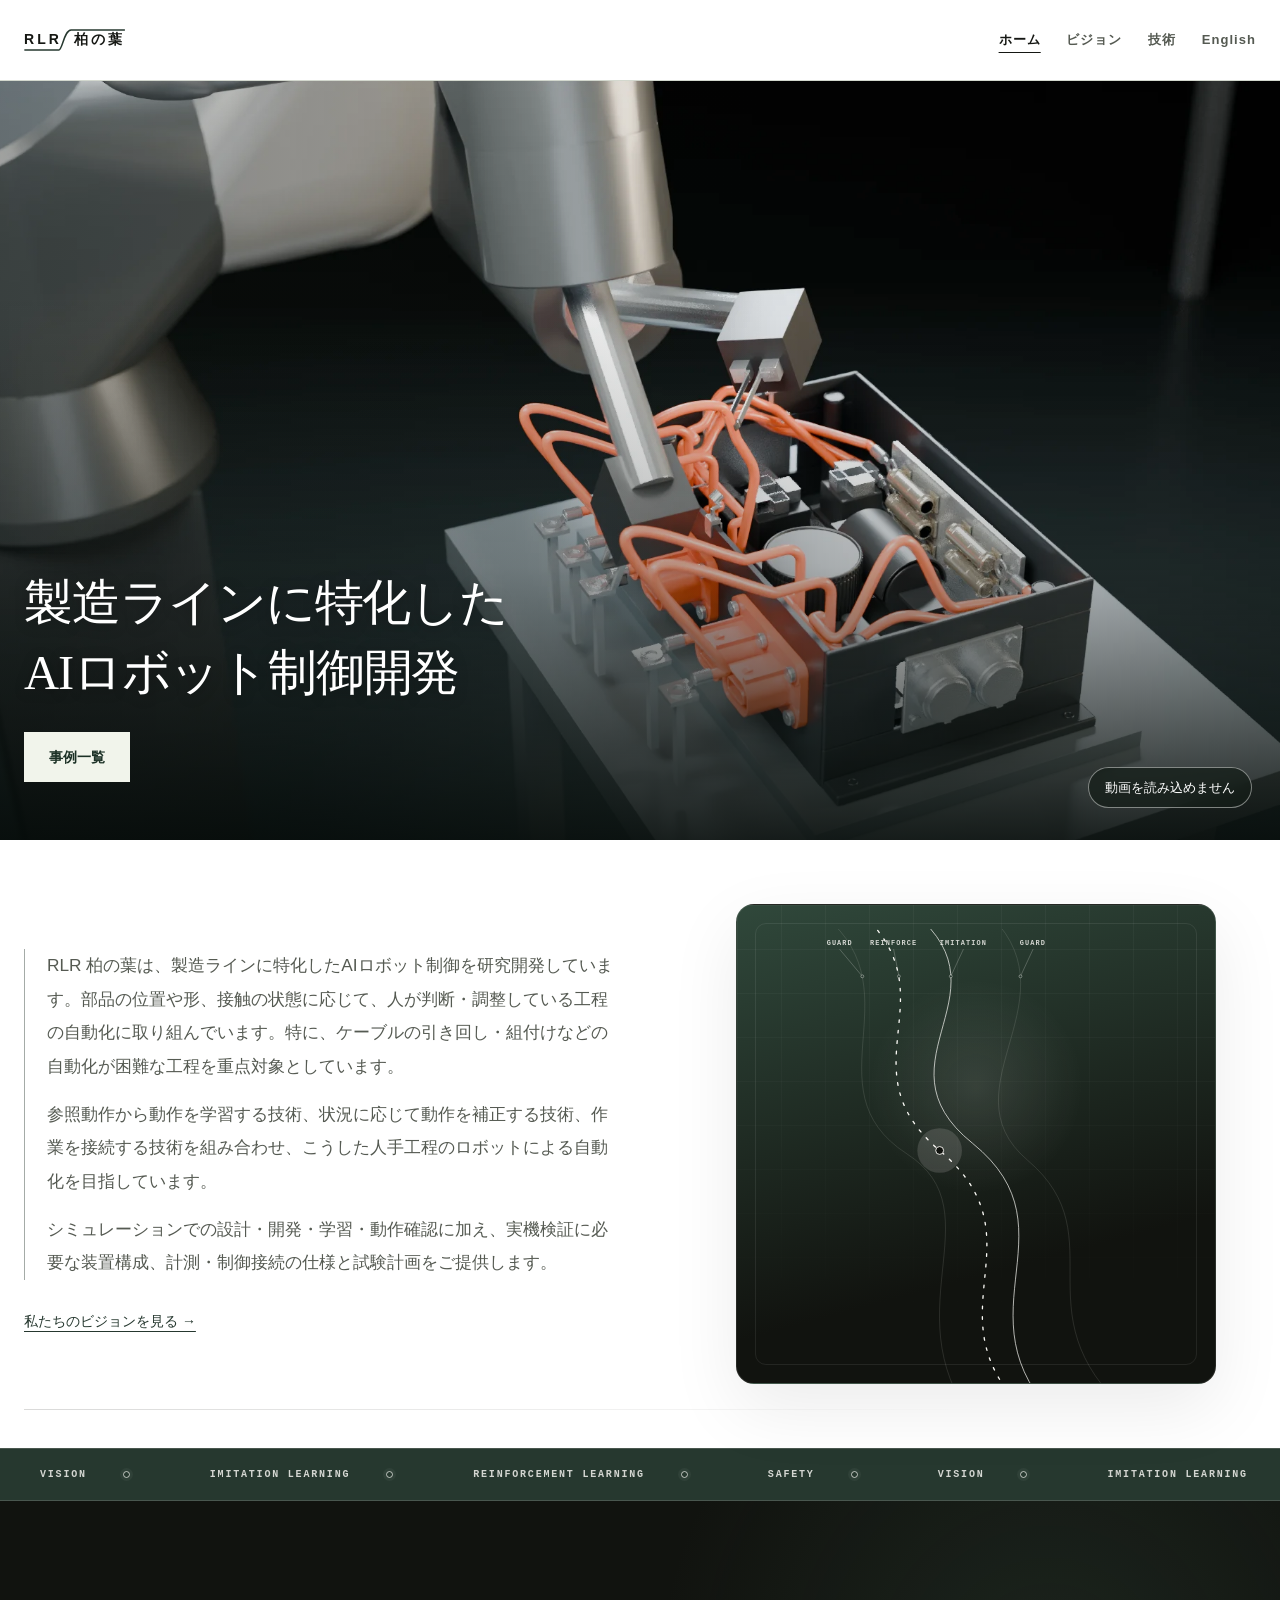
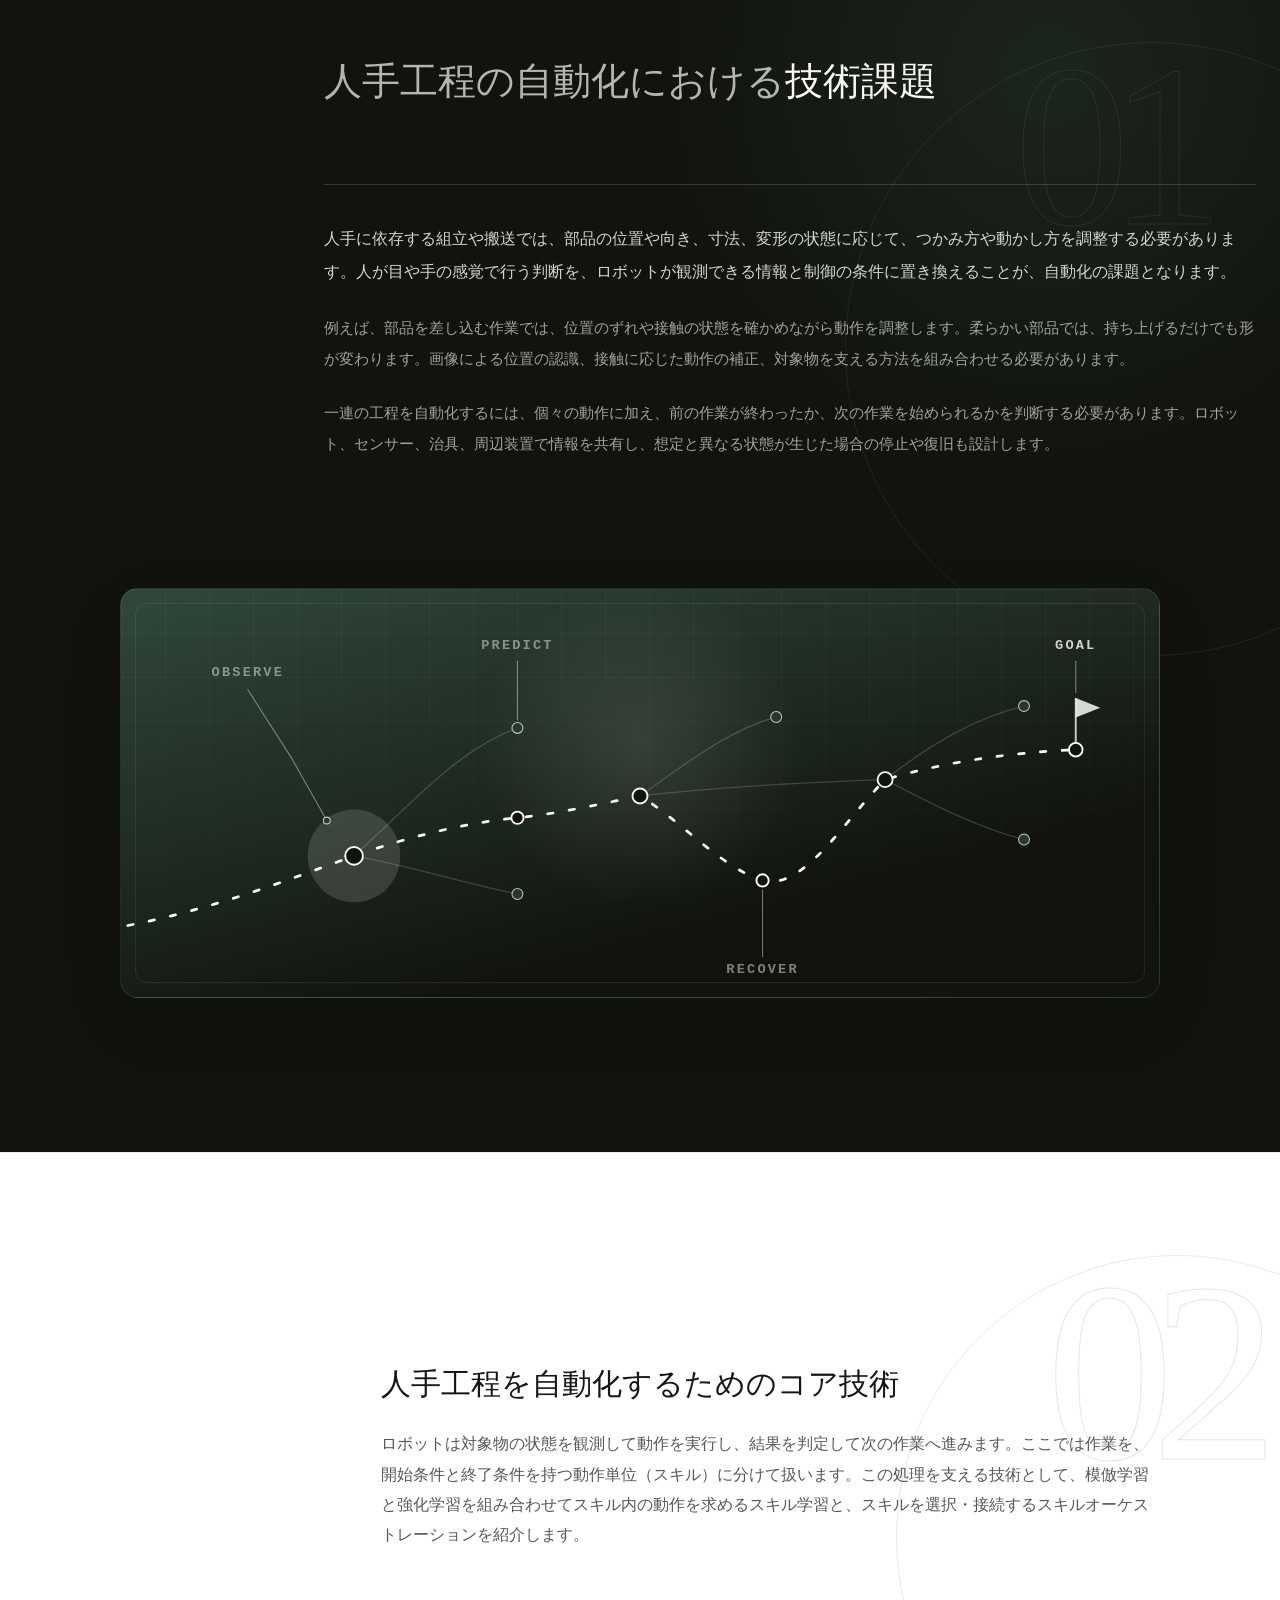
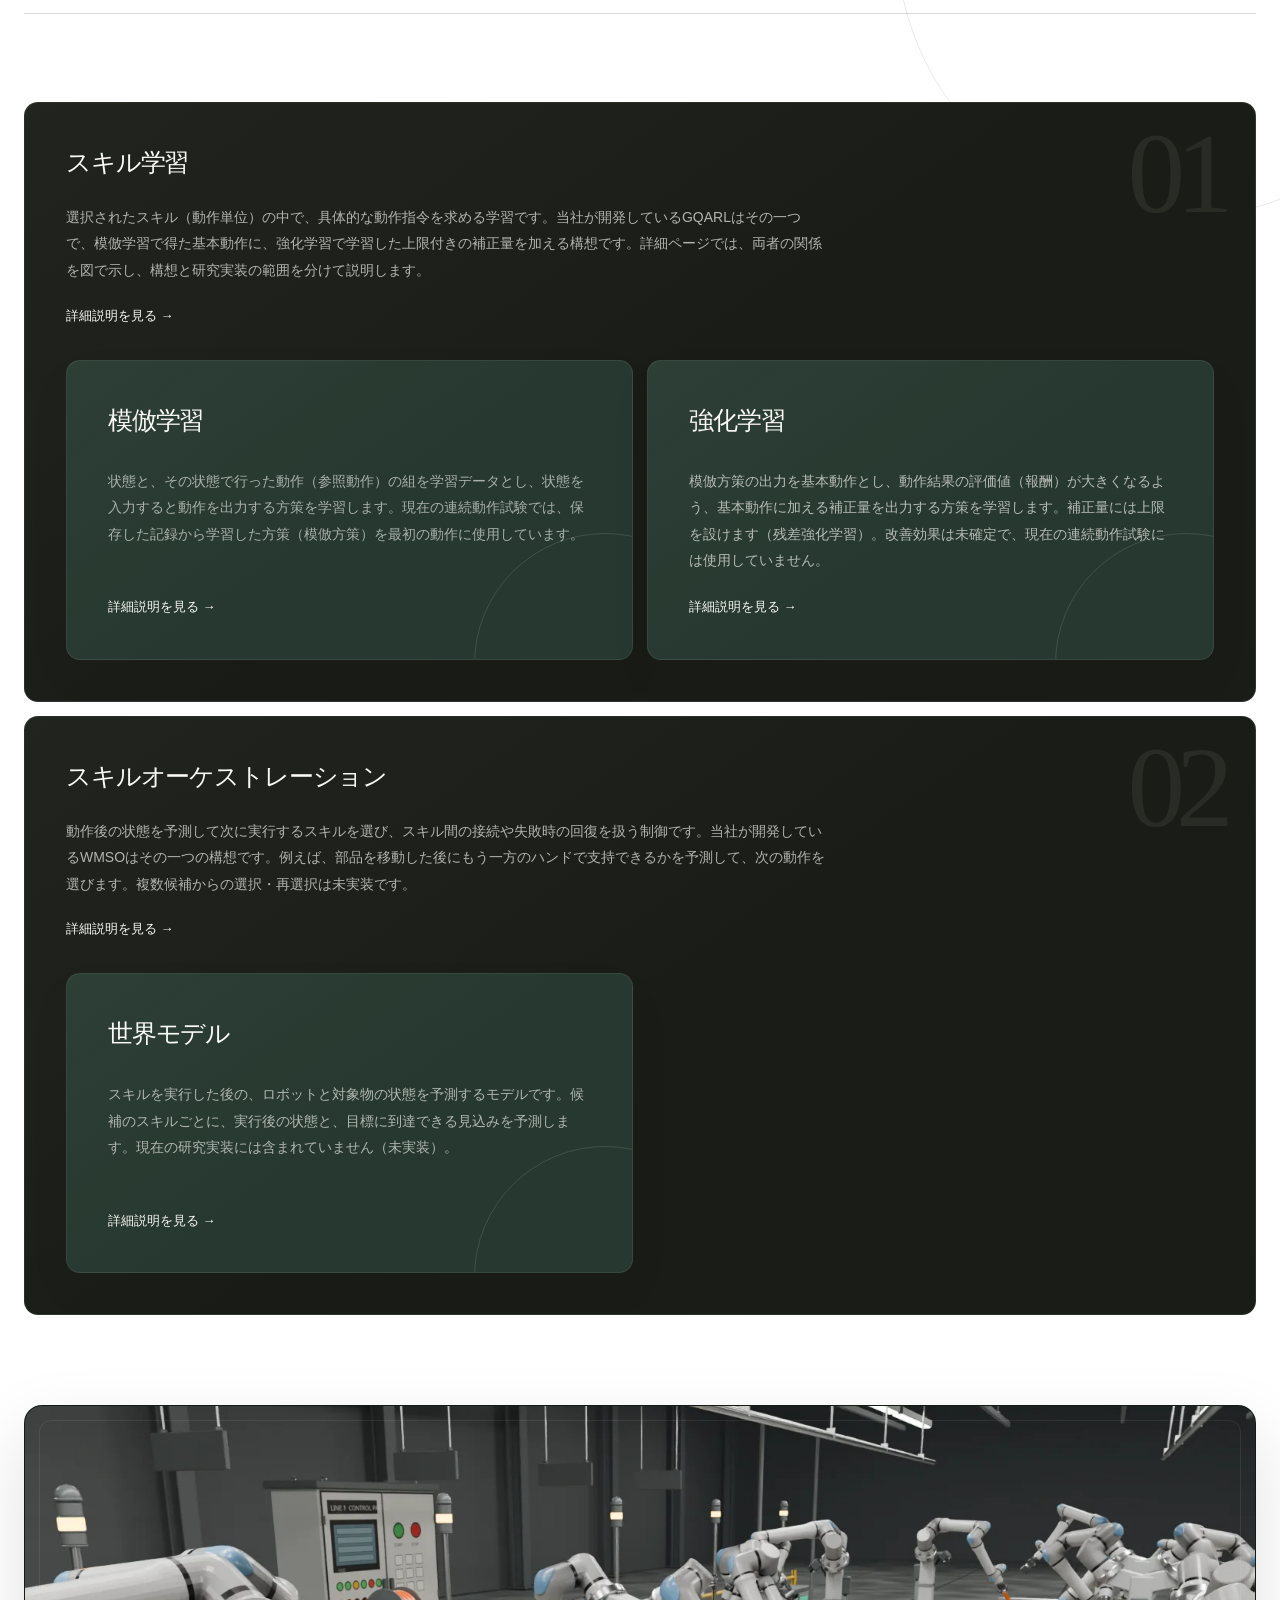
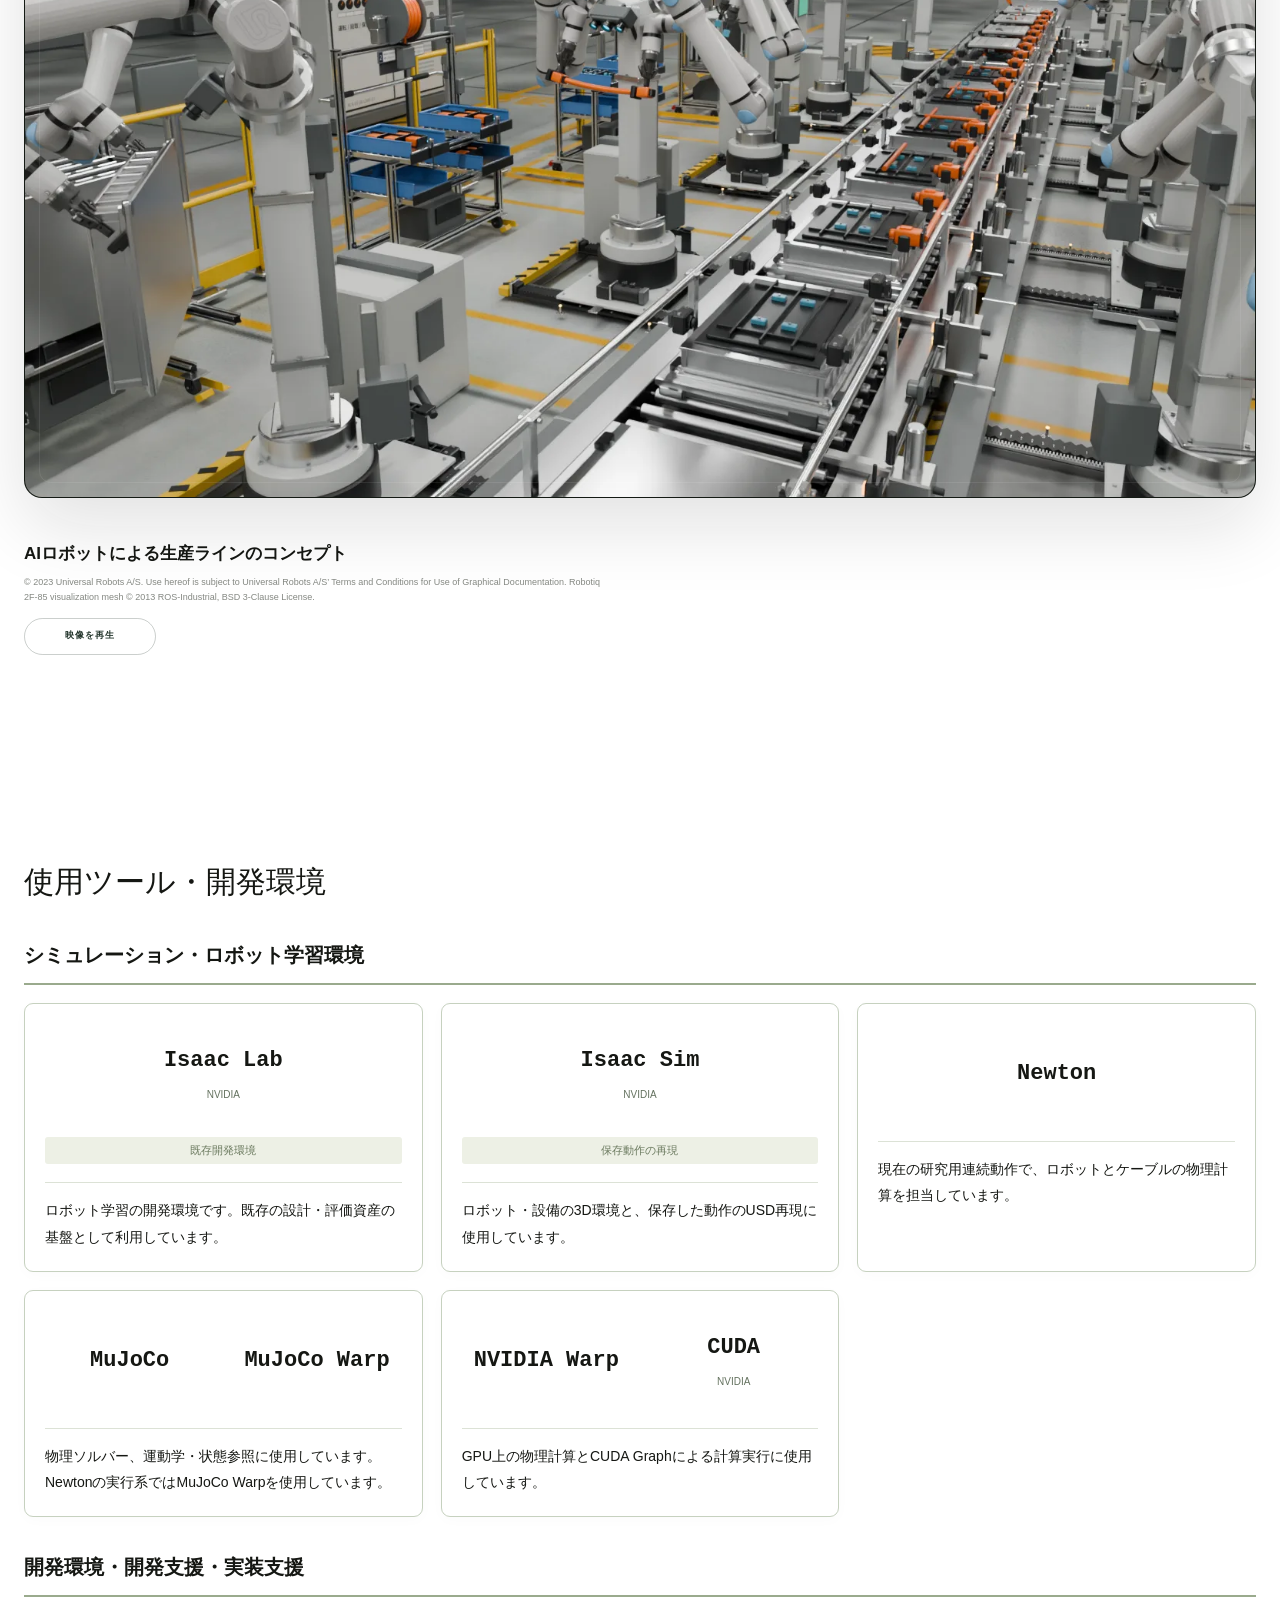
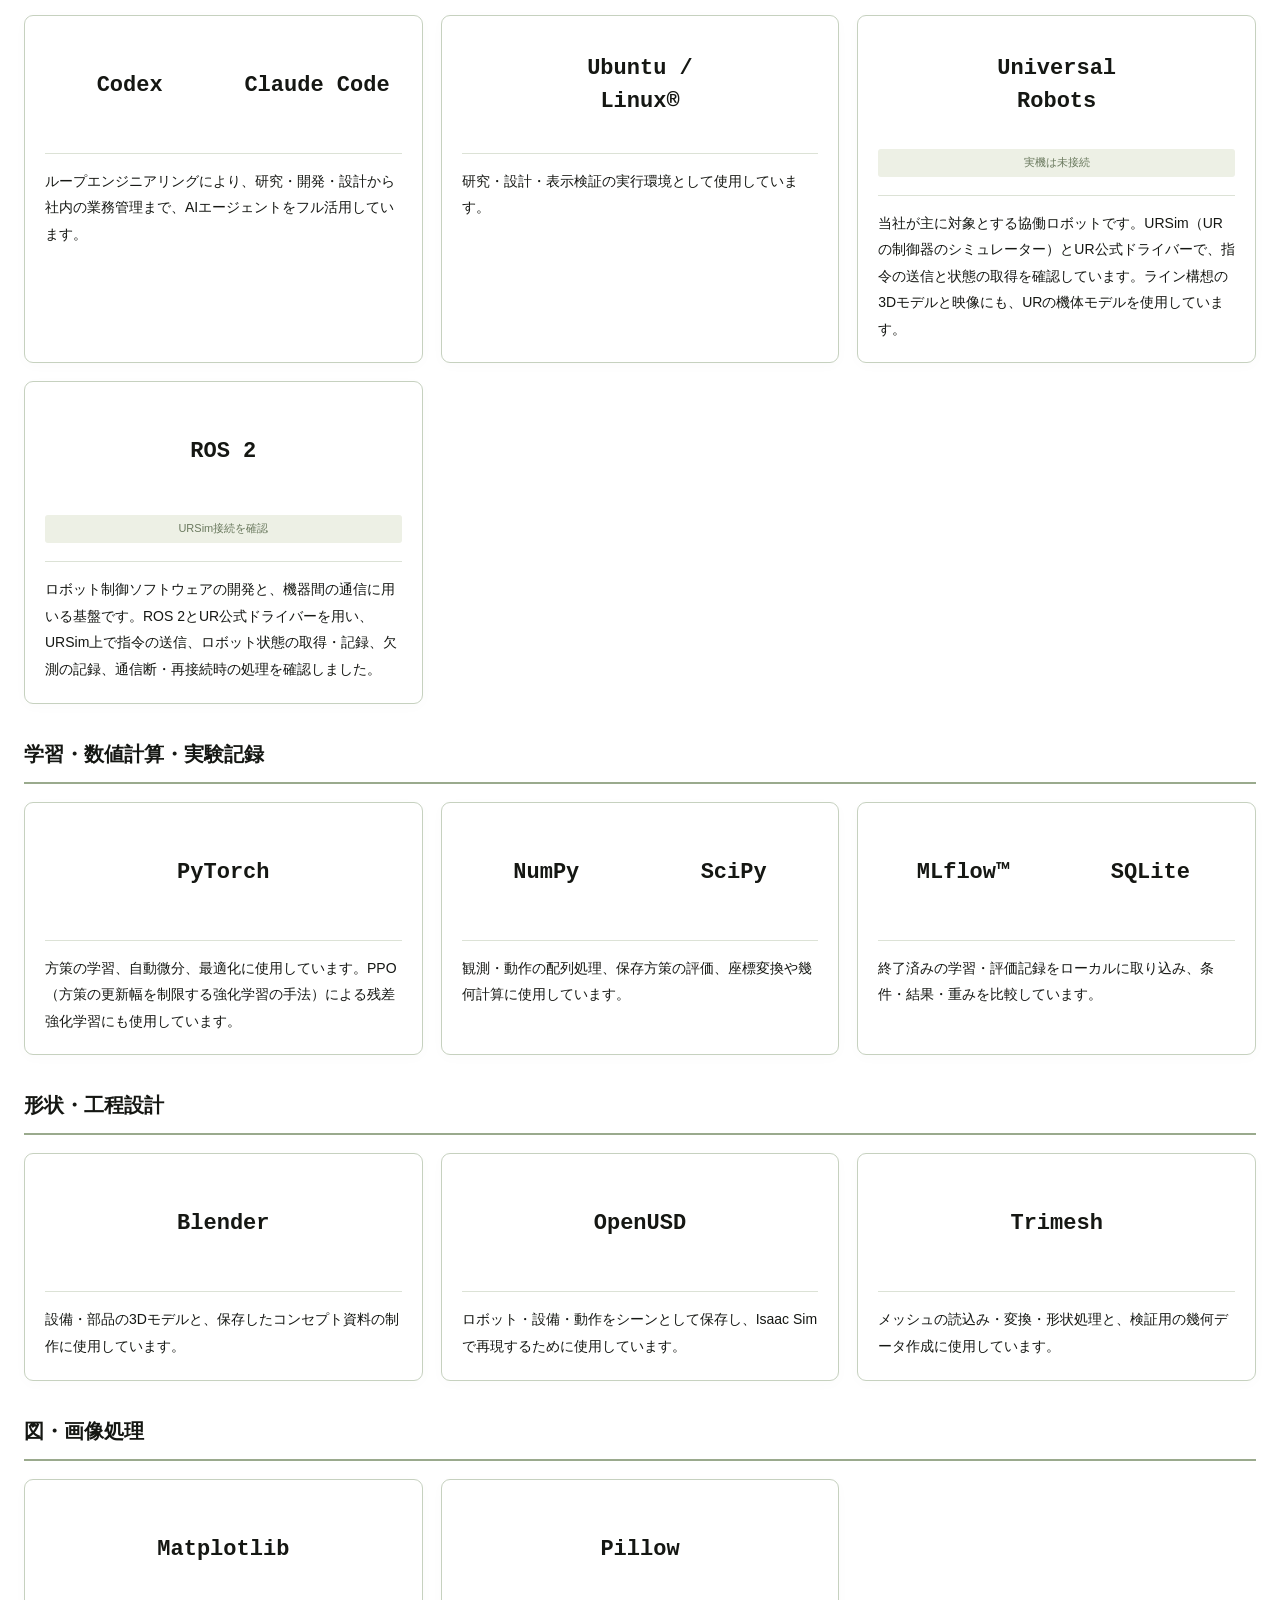
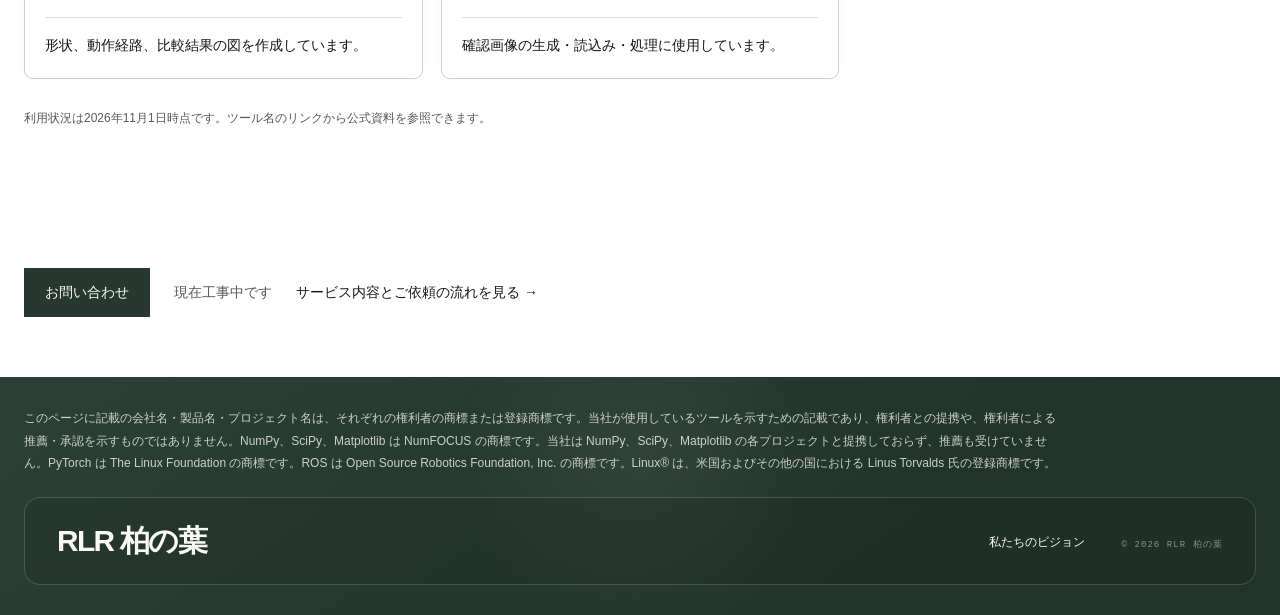
==== commit c9386dd0: "Publish: common header, tool names as text with a trademark note, Isaac Lab notice removed - the sam" ====
--- a/index.html
+++ b/index.html
@@ -1,9 +1,3 @@
-<!--
-Copyright (c) 2022-2026, The Isaac Lab Project Developers (https://github.com/isaac-sim/IsaacLab/blob/main/CONTRIBUTORS.md).
-All rights reserved.
-
-SPDX-License-Identifier: BSD-3-Clause
--->
 <!doctype html>
 <html lang="ja">
   <head>
@@ -1758,14 +1752,12 @@
     </style>
   <link rel="stylesheet" href="/assets/hvjb.css" />
 <link rel="icon" href="/assets/favicon.svg" type="image/svg+xml" />
-<link rel="stylesheet" href="/assets/tools.css?v=0600d86111c2"><link rel="stylesheet" href="/assets/readability.css?v=0982be3990a6"><style>.project-line-link{display:inline-block;margin-top:14px;font-size:14px;text-underline-offset:5px}</style><link rel="stylesheet" href="/assets/cases.css?v=a3985706f7c2"><style id="home-architecture-layout">.core-pair-intro{grid-column:1/-1;margin:34px 0 4px;padding-bottom:20px;border-bottom:1px solid var(--line)}.core-pair-intro strong{display:block;font:500 clamp(25px,3vw,36px)/1.5 var(--serif);margin-bottom:12px}.core-pair-intro span{display:block;max-width:880px;font-size:15px;line-height:1.9;color:var(--ink-soft)}.core-card--architecture{grid-column:span 6;min-height:450px}.core-card--architecture-content{grid-template-columns:minmax(0,1fr);gap:22px;margin-top:32px;align-items:start}.core-card--architecture .core-card-link{margin-top:auto;padding-top:24px}.core-card--architecture h3 small{line-height:1.8}.core-card--architecture p{margin:0}@media(max-width:980px){.core-card--architecture{grid-column:1/-1;min-height:0}.core-card--architecture-content{margin-top:26px}}</style><style id="home-heading-scale">html[lang] body #purpose-title{font-size:clamp(21.33px,3vw,42.67px)}html[lang] body #core-title{font-size:clamp(21.33px,3vw,42.67px)}html[lang="ja"] body #core-title{font-size:clamp(13.33px,2.333vw,40px)}html[lang] body #development-deliverables-title{font-size:clamp(18.67px,2.267vw,29.33px)}html[lang] body #tools-title{font-size:clamp(20px,2.333vw,30.67px)}html[lang] body .core-card h3{font-size:clamp(16.67px,2vw,25.33px)}html[lang] body .core-pair-intro strong{font-size:clamp(16.67px,2vw,24px)}</style><style id="home-label-removal">@media (min-width:981px){.purpose-grid>div{grid-column:2}.core-head>.core-heading{grid-column:2}}</style><style id="home-card-heads">html[lang] body .core-card h3 small{font-size:clamp(16.67px,2vw,25.33px);font-family:inherit;letter-spacing:inherit;line-height:inherit;text-transform:none}</style><style id="home-film-below">.core-map+.concept-film{margin:clamp(56px,7vw,96px) 0 0}</style><style id="home-signal-strip">.signal-track{animation-duration:61s}</style><style id="home-skill-group">.core-group{grid-column:1/-1;position:relative;isolation:isolate;overflow:hidden;display:grid;gap:clamp(22px,2.6vw,34px);padding:clamp(28px,3.2vw,46px);border:1px solid rgba(250,249,245,.08);border-radius:14px;color:var(--white);background:linear-gradient(145deg,rgba(250,249,245,.035),transparent 52%),var(--night-soft)}.core-group::after{position:absolute;z-index:0;top:clamp(12px,1.8vw,24px);right:clamp(18px,2.4vw,34px);content:attr(data-step);color:rgba(250,249,245,.065);font-family:var(--serif);font-size:clamp(84px,9vw,132px);font-weight:500;letter-spacing:-.08em;line-height:.82;pointer-events:none}.core-group>*{position:relative;z-index:1}.core-group-head{display:block;color:inherit;text-decoration:none;max-width:760px}.core-group-head .core-card--architecture-content{margin-top:0}.core-group-head .core-card-meta{margin-bottom:22px}.core-group-head h3{margin:0;font-family:var(--serif);font-weight:500;letter-spacing:-.045em;line-height:1.5;font-size:clamp(16.67px,2vw,25.33px)}.core-group-head h3 small{display:block;margin-bottom:10px;font-family:var(--mono);font-size:10px;font-weight:500;letter-spacing:.12em;text-transform:uppercase}html[lang="ja"] .core-group-head h3 small{margin:0;font:inherit;letter-spacing:inherit;text-transform:none}.core-group-head p{margin:0;color:rgba(250,249,245,.68);font-size:14px;line-height:1.9}.core-group-head:hover .core-card-link{text-decoration:underline}.core-group-head:focus-visible{outline:3px solid #98b178;outline-offset:6px}.core-group-items{display:grid;grid-template-columns:repeat(2,minmax(0,1fr));gap:14px}.core-group-items .core-card{grid-column:auto;min-height:300px}.core-group-items .core-card::after{content:none}.core-group-items .core-card-meta{display:none}.core-group-items .core-card h3{margin:0 0 18px}.core-group-items .core-card .core-card-link{margin-top:auto;padding-top:22px}.core-group+.core-card--wmso{grid-column:1/-1;min-height:0}.core-group+.core-card--wmso p{max-width:760px}@media(max-width:700px){.core-group-items{grid-template-columns:1fr}.core-group{border-radius:10px}.core-group::after{font-size:88px}}</style><style id="home-orchestration-group">.core-card--worldmodel,.core-card--selection{color:var(--white);border-color:rgba(250,249,245,.08);background:linear-gradient(145deg,rgba(250,249,245,.035),transparent 52%),var(--forest)}.core-card--worldmodel::before,.core-card--selection::before{border-color:rgba(250,249,245,.12)}.core-card--worldmodel p,.core-card--selection p{color:rgba(250,249,245,.65)}.core-card--worldmodel:hover,.core-card--selection:hover{border-color:rgba(250,249,245,.2)}</style><link rel="stylesheet" href="/assets/home-visual.css?v=9d5e4b141c41"><link rel="preload" as="image" href="/assets/harness-routing-concept-poster.webp?v=8de471baf51a" fetchpriority="high" /><link rel="stylesheet" href="/assets/white-background.css?v=1ca10c7d8a95"><style id="publish-pages">a.link-disabled{cursor:default}.site-nav a.link-disabled:hover{color:var(--ink-soft)}.site-nav a.link-disabled:hover::after{transform:scaleX(0)}.core-card.link-disabled:hover{border-color:var(--line);box-shadow:0 20px 52px rgba(17,19,15,.035);translate:none}.core-card--imitation.link-disabled:hover,.core-card--reinforcement.link-disabled:hover,.core-card--architecture.link-disabled:hover,.core-card--worldmodel.link-disabled:hover,.core-card--selection.link-disabled:hover{border-color:rgba(250,249,245,.08)}.core-card.link-disabled:hover .core-card-link{text-decoration:none}.core-group-head.link-disabled:hover .core-card-link{text-decoration:none}.home-services-link.link-disabled{text-decoration:none}.visual-hero a.reading-button.link-disabled:hover{background:#f1f4eb}.construction-note{font-size:14px;line-height:1.6;color:var(--ink-soft)}</style></head>
+<link rel="stylesheet" href="/assets/tools.css?v=8ca5e90de45a"><link rel="stylesheet" href="/assets/readability.css?v=0982be3990a6"><style>.project-line-link{display:inline-block;margin-top:14px;font-size:14px;text-underline-offset:5px}</style><link rel="stylesheet" href="/assets/cases.css?v=a3985706f7c2"><style id="home-architecture-layout">.core-pair-intro{grid-column:1/-1;margin:34px 0 4px;padding-bottom:20px;border-bottom:1px solid var(--line)}.core-pair-intro strong{display:block;font:500 clamp(25px,3vw,36px)/1.5 var(--serif);margin-bottom:12px}.core-pair-intro span{display:block;max-width:880px;font-size:15px;line-height:1.9;color:var(--ink-soft)}.core-card--architecture{grid-column:span 6;min-height:450px}.core-card--architecture-content{grid-template-columns:minmax(0,1fr);gap:22px;margin-top:32px;align-items:start}.core-card--architecture .core-card-link{margin-top:auto;padding-top:24px}.core-card--architecture h3 small{line-height:1.8}.core-card--architecture p{margin:0}@media(max-width:980px){.core-card--architecture{grid-column:1/-1;min-height:0}.core-card--architecture-content{margin-top:26px}}</style><style id="home-heading-scale">html[lang] body #purpose-title{font-size:clamp(21.33px,3vw,42.67px)}html[lang] body #core-title{font-size:clamp(21.33px,3vw,42.67px)}html[lang="ja"] body #core-title{font-size:clamp(13.33px,2.333vw,40px)}html[lang] body #development-deliverables-title{font-size:clamp(18.67px,2.267vw,29.33px)}html[lang] body #tools-title{font-size:clamp(20px,2.333vw,30.67px)}html[lang] body .core-card h3{font-size:clamp(16.67px,2vw,25.33px)}html[lang] body .core-pair-intro strong{font-size:clamp(16.67px,2vw,24px)}</style><style id="home-label-removal">@media (min-width:981px){.purpose-grid>div{grid-column:2}.core-head>.core-heading{grid-column:2}}</style><style id="home-card-heads">html[lang] body .core-card h3 small{font-size:clamp(16.67px,2vw,25.33px);font-family:inherit;letter-spacing:inherit;line-height:inherit;text-transform:none}</style><style id="home-film-below">.core-map+.concept-film{margin:clamp(56px,7vw,96px) 0 0}</style><style id="home-signal-strip">.signal-track{animation-duration:61s}</style><style id="home-skill-group">.core-group{grid-column:1/-1;position:relative;isolation:isolate;overflow:hidden;display:grid;gap:clamp(22px,2.6vw,34px);padding:clamp(28px,3.2vw,46px);border:1px solid rgba(250,249,245,.08);border-radius:14px;color:var(--white);background:linear-gradient(145deg,rgba(250,249,245,.035),transparent 52%),var(--night-soft)}.core-group::after{position:absolute;z-index:0;top:clamp(12px,1.8vw,24px);right:clamp(18px,2.4vw,34px);content:attr(data-step);color:rgba(250,249,245,.065);font-family:var(--serif);font-size:clamp(84px,9vw,132px);font-weight:500;letter-spacing:-.08em;line-height:.82;pointer-events:none}.core-group>*{position:relative;z-index:1}.core-group-head{display:block;color:inherit;text-decoration:none;max-width:760px}.core-group-head .core-card--architecture-content{margin-top:0}.core-group-head .core-card-meta{margin-bottom:22px}.core-group-head h3{margin:0;font-family:var(--serif);font-weight:500;letter-spacing:-.045em;line-height:1.5;font-size:clamp(16.67px,2vw,25.33px)}.core-group-head h3 small{display:block;margin-bottom:10px;font-family:var(--mono);font-size:10px;font-weight:500;letter-spacing:.12em;text-transform:uppercase}html[lang="ja"] .core-group-head h3 small{margin:0;font:inherit;letter-spacing:inherit;text-transform:none}.core-group-head p{margin:0;color:rgba(250,249,245,.68);font-size:14px;line-height:1.9}.core-group-head:hover .core-card-link{text-decoration:underline}.core-group-head:focus-visible{outline:3px solid #98b178;outline-offset:6px}.core-group-items{display:grid;grid-template-columns:repeat(2,minmax(0,1fr));gap:14px}.core-group-items .core-card{grid-column:auto;min-height:300px}.core-group-items .core-card::after{content:none}.core-group-items .core-card-meta{display:none}.core-group-items .core-card h3{margin:0 0 18px}.core-group-items .core-card .core-card-link{margin-top:auto;padding-top:22px}.core-group+.core-card--wmso{grid-column:1/-1;min-height:0}.core-group+.core-card--wmso p{max-width:760px}@media(max-width:700px){.core-group-items{grid-template-columns:1fr}.core-group{border-radius:10px}.core-group::after{font-size:88px}}</style><style id="home-orchestration-group">.core-card--worldmodel,.core-card--selection{color:var(--white);border-color:rgba(250,249,245,.08);background:linear-gradient(145deg,rgba(250,249,245,.035),transparent 52%),var(--forest)}.core-card--worldmodel::before,.core-card--selection::before{border-color:rgba(250,249,245,.12)}.core-card--worldmodel p,.core-card--selection p{color:rgba(250,249,245,.65)}.core-card--worldmodel:hover,.core-card--selection:hover{border-color:rgba(250,249,245,.2)}</style><link rel="stylesheet" href="/assets/home-visual.css?v=9d5e4b141c41"><link rel="preload" as="image" href="/assets/harness-routing-concept-poster.webp?v=8de471baf51a" fetchpriority="high" /><link rel="stylesheet" href="/assets/white-background.css?v=1ca10c7d8a95"><style id="common-header-css">#site-header{position:fixed;z-index:50;top:0;right:0;left:0;border-bottom:1px solid #d3d8ce;background:#fff;box-shadow:none;-webkit-backdrop-filter:none;backdrop-filter:none;transition:none}#site-header::before,#site-header::after{display:none}#site-header .nav-shell{display:flex;align-items:center;justify-content:space-between;gap:24px;width:min(100% - 48px,1320px);min-height:80px;margin:0 auto;transition:none}#site-header .brand{color:#151713;line-height:1.7;text-decoration:none}#site-header .site-nav{position:static;display:flex;align-items:center;gap:clamp(16px,2vw,28px);margin:0;padding:0;border:0;background:none;opacity:1;pointer-events:auto;transform:none;transition:none}#site-header .site-nav a{position:static;display:block;padding:8px 0;border:0;color:#555a52;font-size:13px;font-weight:600;line-height:1.7;letter-spacing:.08em;white-space:nowrap;text-decoration:none}#site-header .site-nav a::before,#site-header .site-nav a::after{content:none}#site-header .site-nav a:hover,#site-header .site-nav a[aria-current]{color:#151713;text-decoration:underline;text-decoration-thickness:1px;text-underline-offset:8px}#site-header :is(a,button):focus-visible{outline:2px solid #3d5b4b;outline-offset:4px}#site-header .menu-button{display:none;flex:none;width:44px;height:44px;padding:0;border:1px solid #8a9488;border-radius:50%;background:transparent;color:#151713;cursor:pointer}#site-header .menu-button span,#site-header .menu-button::before,#site-header .menu-button::after{display:block;width:16px;height:1px;margin:4px auto;content:"";background:currentColor;transition:transform 180ms ease}#site-header .menu-button[aria-expanded="true"] span{opacity:0}#site-header .menu-button[aria-expanded="true"]::before{transform:translateY(5px) rotate(45deg)}#site-header .menu-button[aria-expanded="true"]::after{transform:translateY(-5px) rotate(-45deg)}@media(max-width:980px){#site-header .nav-shell{width:calc(100% - 32px);min-height:68px}#site-header .menu-button{display:block}#site-header .site-nav{position:absolute;top:calc(100% + 1px);right:0;left:0;display:none;gap:0;max-height:calc(100vh - 69px);overflow-y:auto;padding:6px 16px 16px;border-bottom:1px solid #d3d8ce;background:#fff}#site-header .site-nav.is-open{display:grid}#site-header .site-nav a{padding:13px 4px;border-bottom:1px solid #e3e7e2}}</style><style id="publish-pages">a.link-disabled{cursor:default}.site-nav a.link-disabled:hover{color:var(--ink-soft)}.site-nav a.link-disabled:hover::after{transform:scaleX(0)}.core-card.link-disabled:hover{border-color:var(--line);box-shadow:0 20px 52px rgba(17,19,15,.035);translate:none}.core-card--imitation.link-disabled:hover,.core-card--reinforcement.link-disabled:hover,.core-card--architecture.link-disabled:hover,.core-card--worldmodel.link-disabled:hover,.core-card--selection.link-disabled:hover{border-color:rgba(250,249,245,.08)}.core-card.link-disabled:hover .core-card-link{text-decoration:none}.core-group-head.link-disabled:hover .core-card-link{text-decoration:none}.home-services-link.link-disabled{text-decoration:none}.visual-hero a.reading-button.link-disabled:hover{background:#f1f4eb}.construction-note{font-size:14px;line-height:1.6;color:var(--ink-soft)}</style></head>
 
   <body>
     <a class="skip-link" href="#main">本文へ移動</a>
 
-    <header class="site-header language-only-header" id="site-header">
-      <div class="shell nav-shell">
-        <a class="brand" href="#top" aria-label="RLR 柏の葉 ホーム">
+    <header class="site-header" id="site-header"><div class="shell nav-shell"><a class="brand" href="#top" aria-label="RLR 柏の葉 ホーム">
           <span>RLR</span>
           <span class="brand-sigmoid" aria-hidden="true">
             <svg viewBox="0 0 116 30" fill="none" preserveAspectRatio="none">
@@ -1779,28 +1771,7 @@
             </svg>
           </span>
           <span>柏の葉</span>
-        </a>
-
-        <button
-          class="menu-button"
-          id="menu-button"
-          type="button"
-          aria-controls="site-nav"
-          aria-expanded="false"
-          aria-label="メニューを開く"
-        >
-          <span aria-hidden="true"></span>
-        </button>
-
-        <nav class="site-nav" id="site-nav" aria-label="言語切替">
-
-
-
-
-          <a href="./en/" data-index="EN" lang="en" hreflang="en">English</a>
-        </nav>
-      </div>
-    </header>
+        </a><button class="menu-button" id="menu-button" type="button" aria-controls="site-nav" aria-expanded="false" aria-label="メニューを開く"><span aria-hidden="true"></span></button><nav class="site-nav" id="site-nav" aria-label="メインナビゲーション"><a href="/" aria-current="page">ホーム</a><a href="/vision/">ビジョン</a><a href="/#core">技術</a><a href="/en/" lang="en" hreflang="en">English</a></nav></div></header>
 
     <main id="main">
       <!-- visual-hero:start --><section class="visual-hero" id="top" aria-labelledby="hero-title"><video class="hero-film" id="hero-film" muted loop playsinline preload="none" poster="/assets/harness-routing-concept-poster.webp?v=8de471baf51a" data-src="/assets/harness-routing-concept.mp4?v=4734157fbe3a" aria-label="ロボットハンドによるハーネス配索のコンセプトCG"></video><div class="shell hero-film-content"><div class="hero-film-copy"><h1 class="hero-title" id="hero-title">製造ラインに特化した<br /><span class="hero-line">AIロボット制御開発</span></h1><div class="reading-actions"><a class="reading-button link-disabled">事例一覧</a></div></div></div><button type="button" id="hero-film-toggle" class="hero-film-toggle" aria-controls="hero-film" aria-pressed="false" hidden>動画を再生</button></section><!-- visual-hero:end -->
@@ -1981,14 +1952,14 @@
 
 
 
-<!-- common-tools:start --><section class="shell common-tools" id="tools" aria-labelledby="tools-title"><h2 id="tools-title"><span>使用ツール・</span><span>開発環境</span></h2><div class="tools-grid"><article class="tools-group"><h3>シミュレーション・ロボット学習環境</h3><dl class="tools-list"><div class="tools-entry"><dt><div class="tool-brands"><a class="tool-brand" href="https://isaac-sim.github.io/IsaacLab/main/index.html" target="_blank" rel="noopener"><img src="/assets/tool-logos/nvidia.svg" alt="NVIDIA" width="120" height="62" loading="lazy" decoding="async"><span class="tool-name">Isaac Lab</span><small>NVIDIA</small></a></div><span class="tools-badge">既存開発環境</span></dt><dd>ロボット学習の開発環境です。既存の設計・評価資産の基盤として利用しています。</dd></div><div class="tools-entry"><dt><div class="tool-brands"><a class="tool-brand" href="https://docs.isaacsim.omniverse.nvidia.com/latest/index.html" target="_blank" rel="noopener"><img src="/assets/tool-logos/nvidia.svg" alt="NVIDIA" width="120" height="62" loading="lazy" decoding="async"><span class="tool-name">Isaac Sim</span><small>NVIDIA</small></a></div><span class="tools-badge">保存動作の再現</span></dt><dd>ロボット・設備の3D環境と、保存した動作のUSD再現に使用しています。</dd></div><div class="tools-entry"><dt><div class="tool-brands"><a class="tool-brand" href="https://newton-physics.github.io/newton/" target="_blank" rel="noopener"><img src="/assets/tool-logos/newton.png" alt="Newton" width="120" height="62" loading="lazy" decoding="async"><span class="tool-name">Newton</span></a></div></dt><dd>現在の研究用連続動作で、ロボットとケーブルの物理計算を担当しています。</dd></div><div class="tools-entry"><dt><div class="tool-brands"><a class="tool-brand" href="https://mujoco.readthedocs.io/en/stable/overview.html" target="_blank" rel="noopener"><img src="/assets/tool-logos/mujoco.png" alt="MuJoCo" width="120" height="62" loading="lazy" decoding="async"><span class="tool-name">MuJoCo</span></a><a class="tool-brand" href="https://github.com/google-deepmind/mujoco_warp" target="_blank" rel="noopener"><img src="/assets/tool-logos/mujoco.png" alt="MuJoCo" width="120" height="62" loading="lazy" decoding="async"><span class="tool-name">MuJoCo Warp</span></a></div></dt><dd>物理ソルバー、運動学・状態参照に使用しています。Newtonの実行系ではMuJoCo Warpを使用しています。</dd></div><div class="tools-entry"><dt><div class="tool-brands"><a class="tool-brand" href="https://nvidia.github.io/warp/" target="_blank" rel="noopener"><img src="/assets/tool-logos/nvidia.svg" alt="NVIDIA" width="120" height="62" loading="lazy" decoding="async"><span class="tool-name">NVIDIA Warp</span></a><a class="tool-brand" href="https://developer.nvidia.com/cuda-toolkit" target="_blank" rel="noopener"><img src="/assets/tool-logos/nvidia.svg" alt="NVIDIA" width="120" height="62" loading="lazy" decoding="async"><span class="tool-name">CUDA</span><small>NVIDIA</small></a></div></dt><dd>GPU上の物理計算とCUDA Graphによる計算実行に使用しています。</dd></div></dl></article><article class="tools-group"><h3>開発環境・開発支援・実装支援</h3><dl class="tools-list"><div class="tools-entry"><dt><div class="tool-brands"><a class="tool-brand company-logo" href="https://openai.com/codex/" target="_blank" rel="noopener"><span class="tool-logo-tile"><img src="/assets/tool-logos/openai.svg" alt="OpenAI" width="120" height="62" loading="lazy" decoding="async"></span><span class="tool-name">Codex</span></a><a class="tool-brand company-logo" href="https://code.claude.com/docs/en/overview" target="_blank" rel="noopener"><span class="tool-logo-tile"><img src="/assets/tool-logos/anthropic.svg" alt="Anthropic" width="120" height="62" loading="lazy" decoding="async"></span><span class="tool-name">Claude Code</span></a></div></dt><dd>ループエンジニアリングにより、研究・開発・設計から社内の業務管理まで、AIエージェントをフル活用しています。</dd></div><div class="tools-entry"><dt><div class="tool-brands"><a class="tool-brand" href="https://ubuntu.com/" target="_blank" rel="noopener"><img src="/assets/tool-logos/ubuntu.png" alt="Ubuntu" width="120" height="62" loading="lazy" decoding="async"><span class="tool-name">Ubuntu / Linux</span></a></div></dt><dd>研究・設計・表示検証の実行環境として使用しています。</dd></div><div class="tools-entry"><dt><div class="tool-brands"><a class="tool-brand" href="https://www.universal-robots.com/" target="_blank" rel="noopener"><img src="/assets/tool-logos/universal-robots.svg" alt="Universal Robots" width="120" height="62" loading="lazy" decoding="async"><span class="tool-name">Universal Robots</span></a></div><span class="tools-badge">実機は未接続</span></dt><dd>当社が主に対象とする協働ロボットです。URSim（URの制御器のシミュレーター）とUR公式ドライバーで、指令の送信と状態の取得を確認しています。ライン構想の3Dモデルと映像にも、URの機体モデルを使用しています。</dd></div><div class="tools-entry"><dt><div class="tool-brands"><a class="tool-brand" href="https://www.ros.org/" target="_blank" rel="noopener"><img src="/assets/tool-logos/ros.png" alt="ROS" width="120" height="62" loading="lazy" decoding="async"><span class="tool-name">ROS 2</span></a></div><span class="tools-badge">URSim接続を確認</span></dt><dd>ロボット制御ソフトウェアの開発と、機器間の通信に用いる基盤です。ROS 2とUR公式ドライバーを用い、URSim上で指令の送信、ロボット状態の取得・記録、欠測の記録、通信断・再接続時の処理を確認しました。</dd></div></dl></article><article class="tools-group"><h3>学習・数値計算・実験記録</h3><dl class="tools-list"><div class="tools-entry"><dt><div class="tool-brands"><a class="tool-brand" href="https://docs.pytorch.org/docs/stable/autograd.html" target="_blank" rel="noopener"><img src="/assets/tool-logos/pytorch.webp" alt="PyTorch" width="120" height="62" loading="lazy" decoding="async"><span class="tool-name">PyTorch</span></a></div></dt><dd>方策の学習、自動微分、最適化に使用しています。PPO（方策の更新幅を制限する強化学習の手法）による残差強化学習にも使用しています。</dd></div><div class="tools-entry"><dt><div class="tool-brands"><a class="tool-brand" href="https://numpy.org/" target="_blank" rel="noopener"><img src="/assets/tool-logos/numpy.svg" alt="NumPy" width="120" height="62" loading="lazy" decoding="async"><span class="tool-name">NumPy</span></a><a class="tool-brand" href="https://scipy.org/" target="_blank" rel="noopener"><img src="/assets/tool-logos/scipy.svg" alt="SciPy" width="120" height="62" loading="lazy" decoding="async"><span class="tool-name">SciPy</span></a></div></dt><dd>観測・動作の配列処理、保存方策の評価、座標変換や幾何計算に使用しています。</dd></div><div class="tools-entry"><dt><div class="tool-brands"><a class="tool-brand" href="https://mlflow.org/docs/latest/ml/tracking/" target="_blank" rel="noopener"><img src="/assets/tool-logos/mlflow.svg" alt="MLflow" width="120" height="62" loading="lazy" decoding="async"><span class="tool-name">MLflow</span></a><a class="tool-brand" href="https://sqlite.org/about.html" target="_blank" rel="noopener"><img src="/assets/tool-logos/sqlite.svg" alt="SQLite" width="120" height="62" loading="lazy" decoding="async"><span class="tool-name">SQLite</span></a></div></dt><dd>終了済みの学習・評価記録をローカルに取り込み、条件・結果・重みを比較しています。</dd></div></dl></article><article class="tools-group"><h3>形状・工程設計</h3><dl class="tools-list"><div class="tools-entry"><dt><div class="tool-brands"><a class="tool-brand" href="https://www.blender.org/" target="_blank" rel="noopener"><img src="/assets/tool-logos/blender.svg" alt="Blender" width="120" height="62" loading="lazy" decoding="async"><span class="tool-name">Blender</span></a></div></dt><dd>設備・部品の3Dモデルと、保存したコンセプト資料の制作に使用しています。</dd></div><div class="tools-entry"><dt><div class="tool-brands"><a class="tool-brand" href="https://openusd.org/release/intro.html" target="_blank" rel="noopener"><img src="/assets/tool-logos/openusd.ico" alt="OpenUSD" width="120" height="62" loading="lazy" decoding="async"><span class="tool-name">OpenUSD</span></a></div></dt><dd>ロボット・設備・動作をシーンとして保存し、Isaac Simで再現するために使用しています。</dd></div><div class="tools-entry"><dt><div class="tool-brands"><a class="tool-brand" href="https://trimesh.org/" target="_blank" rel="noopener"><img src="/assets/tool-logos/trimesh.png" alt="Trimesh" width="120" height="62" loading="lazy" decoding="async"><span class="tool-name">Trimesh</span></a></div></dt><dd>メッシュの読込み・変換・形状処理と、検証用の幾何データ作成に使用しています。</dd></div></dl></article><article class="tools-group"><h3>図・画像処理</h3><dl class="tools-list"><div class="tools-entry"><dt><div class="tool-brands"><a class="tool-brand" href="https://matplotlib.org/" target="_blank" rel="noopener"><img src="/assets/tool-logos/matplotlib.svg" alt="Matplotlib" width="120" height="62" loading="lazy" decoding="async"><span class="tool-name">Matplotlib</span></a></div></dt><dd>形状、動作経路、比較結果の図を作成しています。</dd></div><div class="tools-entry"><dt><div class="tool-brands"><a class="tool-brand" href="https://python-pillow.github.io/" target="_blank" rel="noopener"><img src="/assets/tool-logos/pillow.png" alt="Pillow" width="120" height="62" loading="lazy" decoding="async"><span class="tool-name">Pillow</span></a></div></dt><dd>確認画像の生成・読込み・処理に使用しています。</dd></div></dl></article></div><p class="report-note">利用状況は2026年11月1日時点です。ツール名のリンクから公式資料を参照できます。</p></section><!-- common-tools:end -->
+<!-- common-tools:start --><section class="shell common-tools" id="tools" aria-labelledby="tools-title"><h2 id="tools-title"><span>使用ツール・</span><span>開発環境</span></h2><div class="tools-grid"><article class="tools-group"><h3>シミュレーション・ロボット学習環境</h3><dl class="tools-list"><div class="tools-entry"><dt><div class="tool-brands"><a class="tool-brand name-only" href="https://isaac-sim.github.io/IsaacLab/main/index.html" target="_blank" rel="noopener"><span class="tool-name">Isaac Lab</span><small>NVIDIA</small></a></div><span class="tools-badge">既存開発環境</span></dt><dd>ロボット学習の開発環境です。既存の設計・評価資産の基盤として利用しています。</dd></div><div class="tools-entry"><dt><div class="tool-brands"><a class="tool-brand name-only" href="https://docs.isaacsim.omniverse.nvidia.com/latest/index.html" target="_blank" rel="noopener"><span class="tool-name">Isaac Sim</span><small>NVIDIA</small></a></div><span class="tools-badge">保存動作の再現</span></dt><dd>ロボット・設備の3D環境と、保存した動作のUSD再現に使用しています。</dd></div><div class="tools-entry"><dt><div class="tool-brands"><a class="tool-brand name-only" href="https://newton-physics.github.io/newton/" target="_blank" rel="noopener"><span class="tool-name">Newton</span></a></div></dt><dd>現在の研究用連続動作で、ロボットとケーブルの物理計算を担当しています。</dd></div><div class="tools-entry"><dt><div class="tool-brands"><a class="tool-brand name-only" href="https://mujoco.readthedocs.io/en/stable/overview.html" target="_blank" rel="noopener"><span class="tool-name">MuJoCo</span></a><a class="tool-brand name-only" href="https://github.com/google-deepmind/mujoco_warp" target="_blank" rel="noopener"><span class="tool-name">MuJoCo Warp</span></a></div></dt><dd>物理ソルバー、運動学・状態参照に使用しています。Newtonの実行系ではMuJoCo Warpを使用しています。</dd></div><div class="tools-entry"><dt><div class="tool-brands"><a class="tool-brand name-only" href="https://nvidia.github.io/warp/" target="_blank" rel="noopener"><span class="tool-name">NVIDIA Warp</span></a><a class="tool-brand name-only" href="https://developer.nvidia.com/cuda-toolkit" target="_blank" rel="noopener"><span class="tool-name">CUDA</span><small>NVIDIA</small></a></div></dt><dd>GPU上の物理計算とCUDA Graphによる計算実行に使用しています。</dd></div></dl></article><article class="tools-group"><h3>開発環境・開発支援・実装支援</h3><dl class="tools-list"><div class="tools-entry"><dt><div class="tool-brands"><a class="tool-brand name-only" href="https://openai.com/codex/" target="_blank" rel="noopener"><span class="tool-name">Codex</span></a><a class="tool-brand name-only" href="https://code.claude.com/docs/en/overview" target="_blank" rel="noopener"><span class="tool-name">Claude Code</span></a></div></dt><dd>ループエンジニアリングにより、研究・開発・設計から社内の業務管理まで、AIエージェントをフル活用しています。</dd></div><div class="tools-entry"><dt><div class="tool-brands"><a class="tool-brand name-only" href="https://ubuntu.com/" target="_blank" rel="noopener"><span class="tool-name">Ubuntu / Linux®</span></a></div></dt><dd>研究・設計・表示検証の実行環境として使用しています。</dd></div><div class="tools-entry"><dt><div class="tool-brands"><a class="tool-brand name-only" href="https://www.universal-robots.com/" target="_blank" rel="noopener"><span class="tool-name">Universal Robots</span></a></div><span class="tools-badge">実機は未接続</span></dt><dd>当社が主に対象とする協働ロボットです。URSim（URの制御器のシミュレーター）とUR公式ドライバーで、指令の送信と状態の取得を確認しています。ライン構想の3Dモデルと映像にも、URの機体モデルを使用しています。</dd></div><div class="tools-entry"><dt><div class="tool-brands"><a class="tool-brand name-only" href="https://www.ros.org/" target="_blank" rel="noopener"><span class="tool-name">ROS 2</span></a></div><span class="tools-badge">URSim接続を確認</span></dt><dd>ロボット制御ソフトウェアの開発と、機器間の通信に用いる基盤です。ROS 2とUR公式ドライバーを用い、URSim上で指令の送信、ロボット状態の取得・記録、欠測の記録、通信断・再接続時の処理を確認しました。</dd></div></dl></article><article class="tools-group"><h3>学習・数値計算・実験記録</h3><dl class="tools-list"><div class="tools-entry"><dt><div class="tool-brands"><a class="tool-brand name-only" href="https://docs.pytorch.org/docs/stable/autograd.html" target="_blank" rel="noopener"><span class="tool-name">PyTorch</span></a></div></dt><dd>方策の学習、自動微分、最適化に使用しています。PPO（方策の更新幅を制限する強化学習の手法）による残差強化学習にも使用しています。</dd></div><div class="tools-entry"><dt><div class="tool-brands"><a class="tool-brand name-only" href="https://numpy.org/" target="_blank" rel="noopener"><span class="tool-name">NumPy</span></a><a class="tool-brand name-only" href="https://scipy.org/" target="_blank" rel="noopener"><span class="tool-name">SciPy</span></a></div></dt><dd>観測・動作の配列処理、保存方策の評価、座標変換や幾何計算に使用しています。</dd></div><div class="tools-entry"><dt><div class="tool-brands"><a class="tool-brand name-only" href="https://mlflow.org/docs/latest/ml/tracking/" target="_blank" rel="noopener"><span class="tool-name">MLflow™</span></a><a class="tool-brand name-only" href="https://sqlite.org/about.html" target="_blank" rel="noopener"><span class="tool-name">SQLite</span></a></div></dt><dd>終了済みの学習・評価記録をローカルに取り込み、条件・結果・重みを比較しています。</dd></div></dl></article><article class="tools-group"><h3>形状・工程設計</h3><dl class="tools-list"><div class="tools-entry"><dt><div class="tool-brands"><a class="tool-brand name-only" href="https://www.blender.org/" target="_blank" rel="noopener"><span class="tool-name">Blender</span></a></div></dt><dd>設備・部品の3Dモデルと、保存したコンセプト資料の制作に使用しています。</dd></div><div class="tools-entry"><dt><div class="tool-brands"><a class="tool-brand name-only" href="https://openusd.org/release/intro.html" target="_blank" rel="noopener"><span class="tool-name">OpenUSD</span></a></div></dt><dd>ロボット・設備・動作をシーンとして保存し、Isaac Simで再現するために使用しています。</dd></div><div class="tools-entry"><dt><div class="tool-brands"><a class="tool-brand name-only" href="https://trimesh.org/" target="_blank" rel="noopener"><span class="tool-name">Trimesh</span></a></div></dt><dd>メッシュの読込み・変換・形状処理と、検証用の幾何データ作成に使用しています。</dd></div></dl></article><article class="tools-group"><h3>図・画像処理</h3><dl class="tools-list"><div class="tools-entry"><dt><div class="tool-brands"><a class="tool-brand name-only" href="https://matplotlib.org/" target="_blank" rel="noopener"><span class="tool-name">Matplotlib</span></a></div></dt><dd>形状、動作経路、比較結果の図を作成しています。</dd></div><div class="tools-entry"><dt><div class="tool-brands"><a class="tool-brand name-only" href="https://python-pillow.github.io/" target="_blank" rel="noopener"><span class="tool-name">Pillow</span></a></div></dt><dd>確認画像の生成・読込み・処理に使用しています。</dd></div></dl></article></div><p class="report-note">利用状況は2026年11月1日時点です。ツール名のリンクから公式資料を参照できます。</p></section><!-- common-tools:end -->
 
       <!-- home-contact:start --><div class="shell home-contact-action"><div class="reading-actions"><a class="reading-button home-contact-link link-disabled">お問い合わせ</a><span class="construction-note">現在工事中です</span><a class="home-services-link link-disabled">サービス内容とご依頼の流れを見る →</a></div></div><!-- home-contact:end --><section class="closing closing--footer" aria-label="サイト情報">
         <div class="shell">
 
 
 
-          <footer class="site-footer">
+          <!-- trademark-note:start --><p class="trademark-note">このページに記載の会社名・製品名・プロジェクト名は、それぞれの権利者の商標または登録商標です。当社が使用しているツールを示すための記載であり、権利者との提携や、権利者による推薦・承認を示すものではありません。NumPy、SciPy、Matplotlib は NumFOCUS の商標です。当社は NumPy、SciPy、Matplotlib の各プロジェクトと提携しておらず、推薦も受けていません。PyTorch は The Linux Foundation の商標です。ROS は Open Source Robotics Foundation, Inc. の商標です。Linux® は、米国およびその他の国における Linus Torvalds 氏の登録商標です。</p><!-- trademark-note:end --><footer class="site-footer">
             <p class="footer-wordmark">RLR 柏の葉</p>
             <div class="footer-details"><!-- footer-page-links:start --><nav class="footer-page-links" aria-label="サイト案内"><a href="/vision/">私たちのビジョン</a></nav><!-- footer-page-links:end -->
 
--- a/assets/tools.css
+++ b/assets/tools.css
@@ -7,3 +7,5 @@
 .common-tools{padding-top:clamp(52px,7vw,92px);padding-bottom:clamp(64px,8vw,110px);scroll-margin-top:100px;color:var(--ink)}.common-tools>h2{font:500 clamp(30px,3.5vw,46px)/1.5 var(--serif);margin:0 0 24px;text-wrap:balance}.common-tools>h2 span{display:inline-block}.common-tools>p{font-size:15px;line-height:1.9;margin:0 0 16px;max-width:1080px}.common-tools>.tools-intro-note{font-size:14px;color:var(--ink-soft)}.common-tools>.report-note,.common-tools>.tools-logo-note{font-size:12px;color:var(--ink-soft);margin:14px 0 0}.common-tools .tools-grid{margin-top:34px;margin-bottom:28px}
 
 .tool-brand.company-logo{background:transparent;border:0;border-radius:0;color:#1d2224;padding:0;gap:10px;overflow:visible}.tool-brand.company-logo .tool-logo-tile{display:flex;align-items:center;justify-content:center;box-sizing:border-box;width:100%;min-height:88px;padding:16px 12px;background:#1d2224;border:1px solid #d1d9ce;border-radius:10px}.tool-brand.company-logo img{width:80px;height:56px;margin:0;filter:invert(1);object-fit:contain}.tool-brand.company-logo .tool-name{box-sizing:border-box;display:block;width:100%;padding:0;border:0;background:#fff;color:#1d2224}.tool-brand.company-logo:focus-visible{outline:3px solid #657d40;outline-offset:4px}
+
+.trademark-note{max-width:1040px;margin:0 0 22px;font-size:12px;line-height:1.9;color:rgba(250,249,245,.78)}
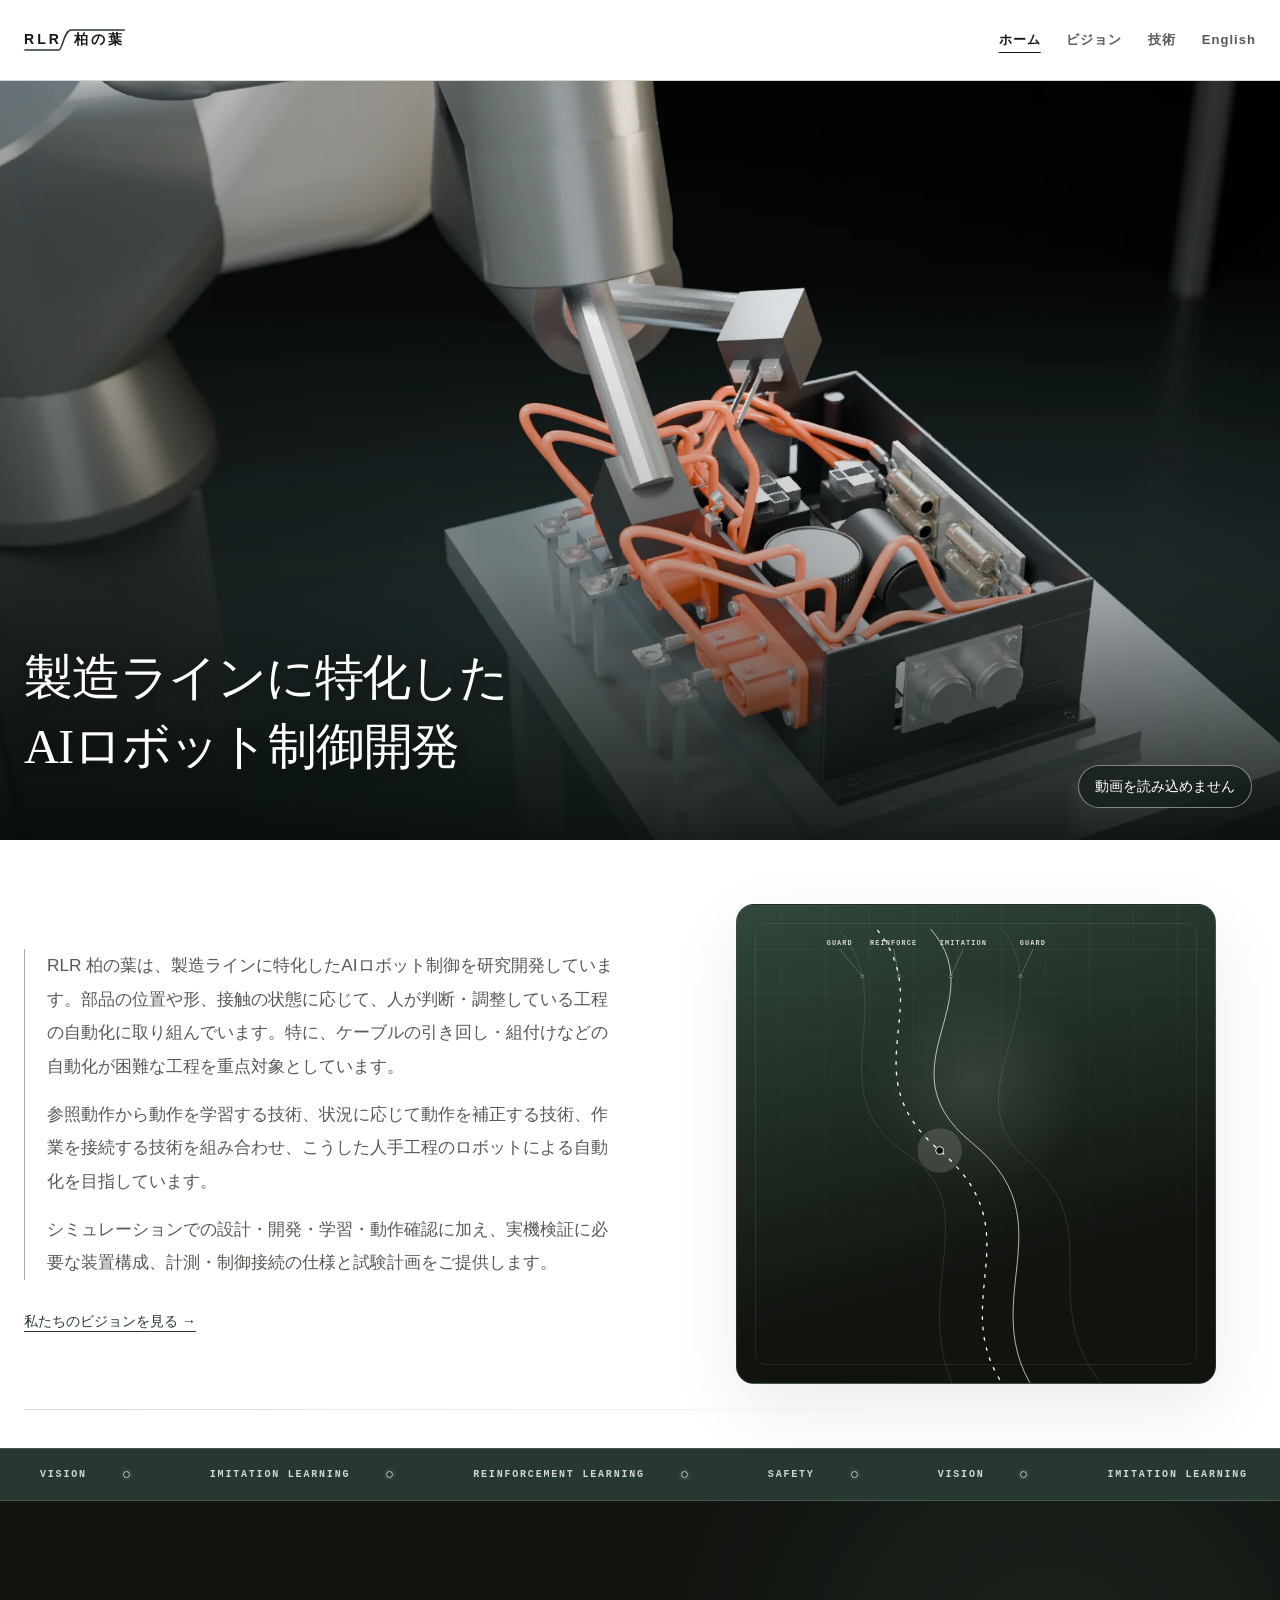
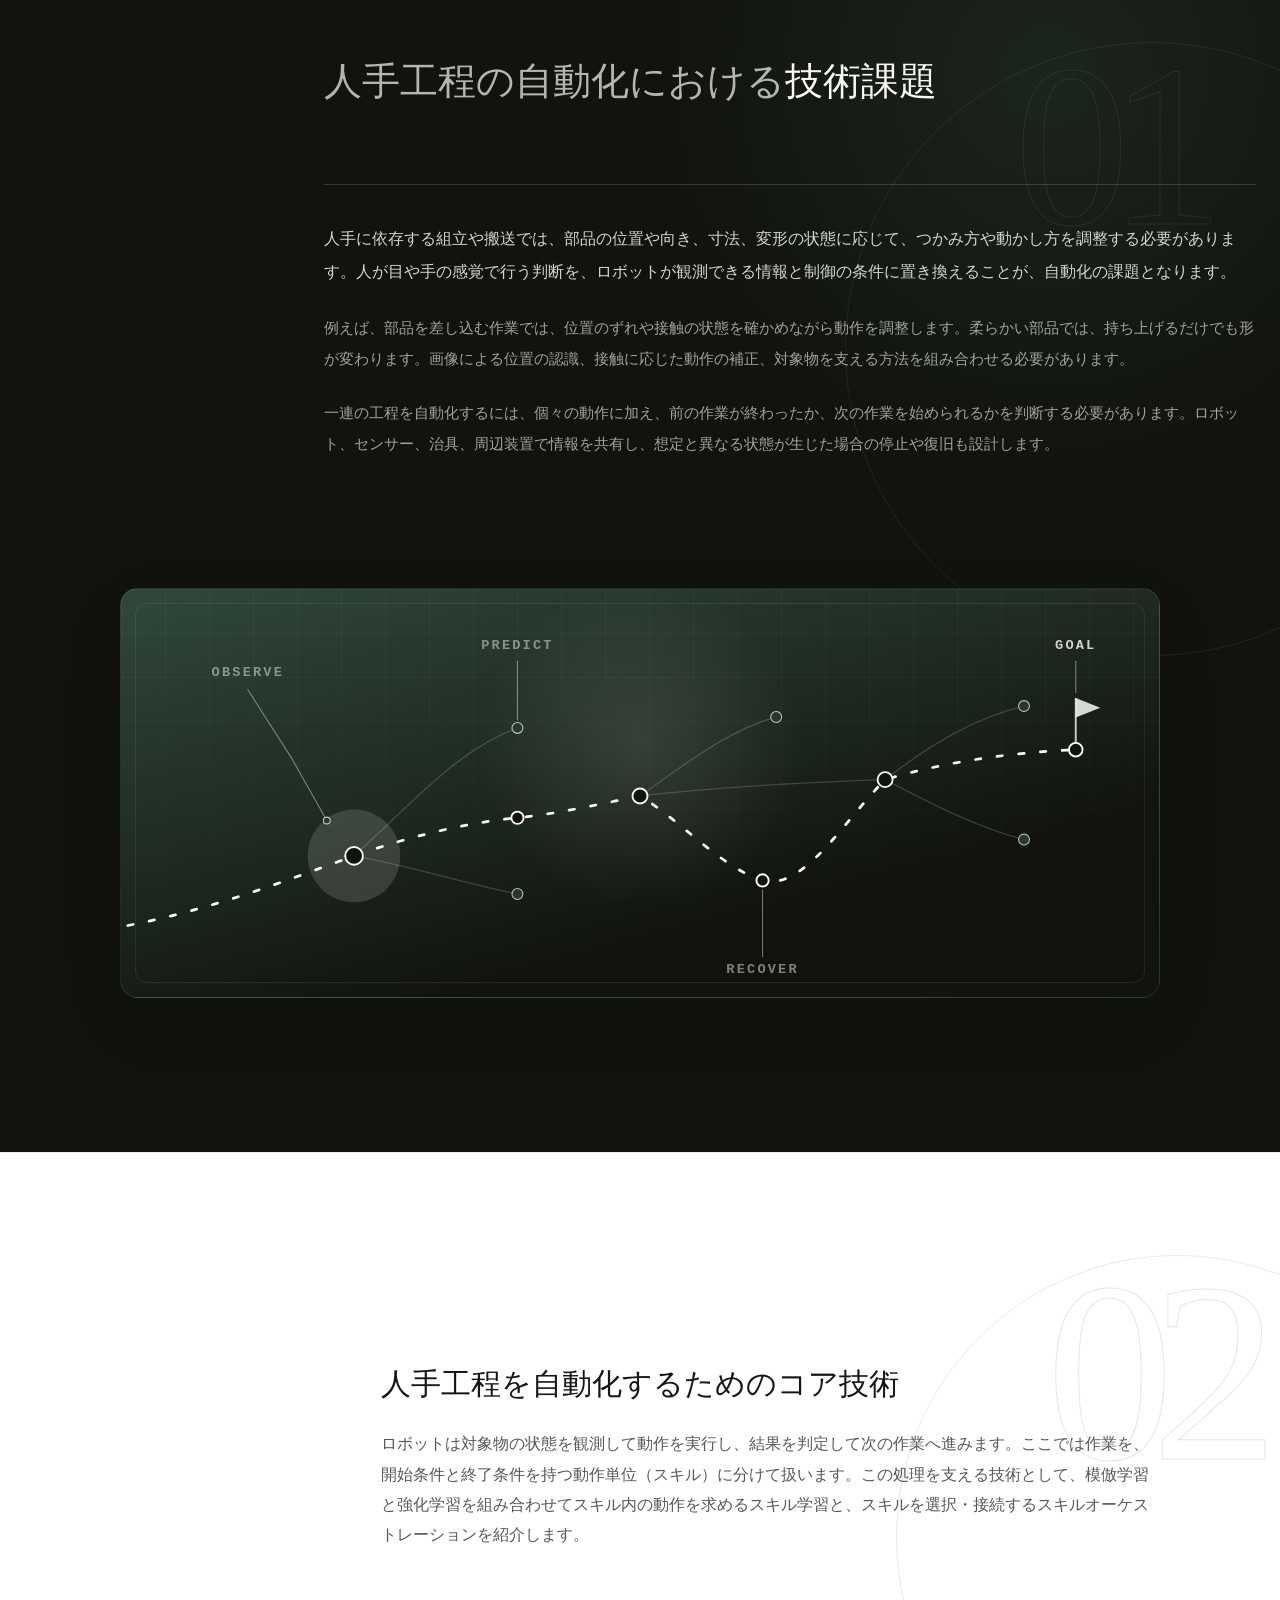
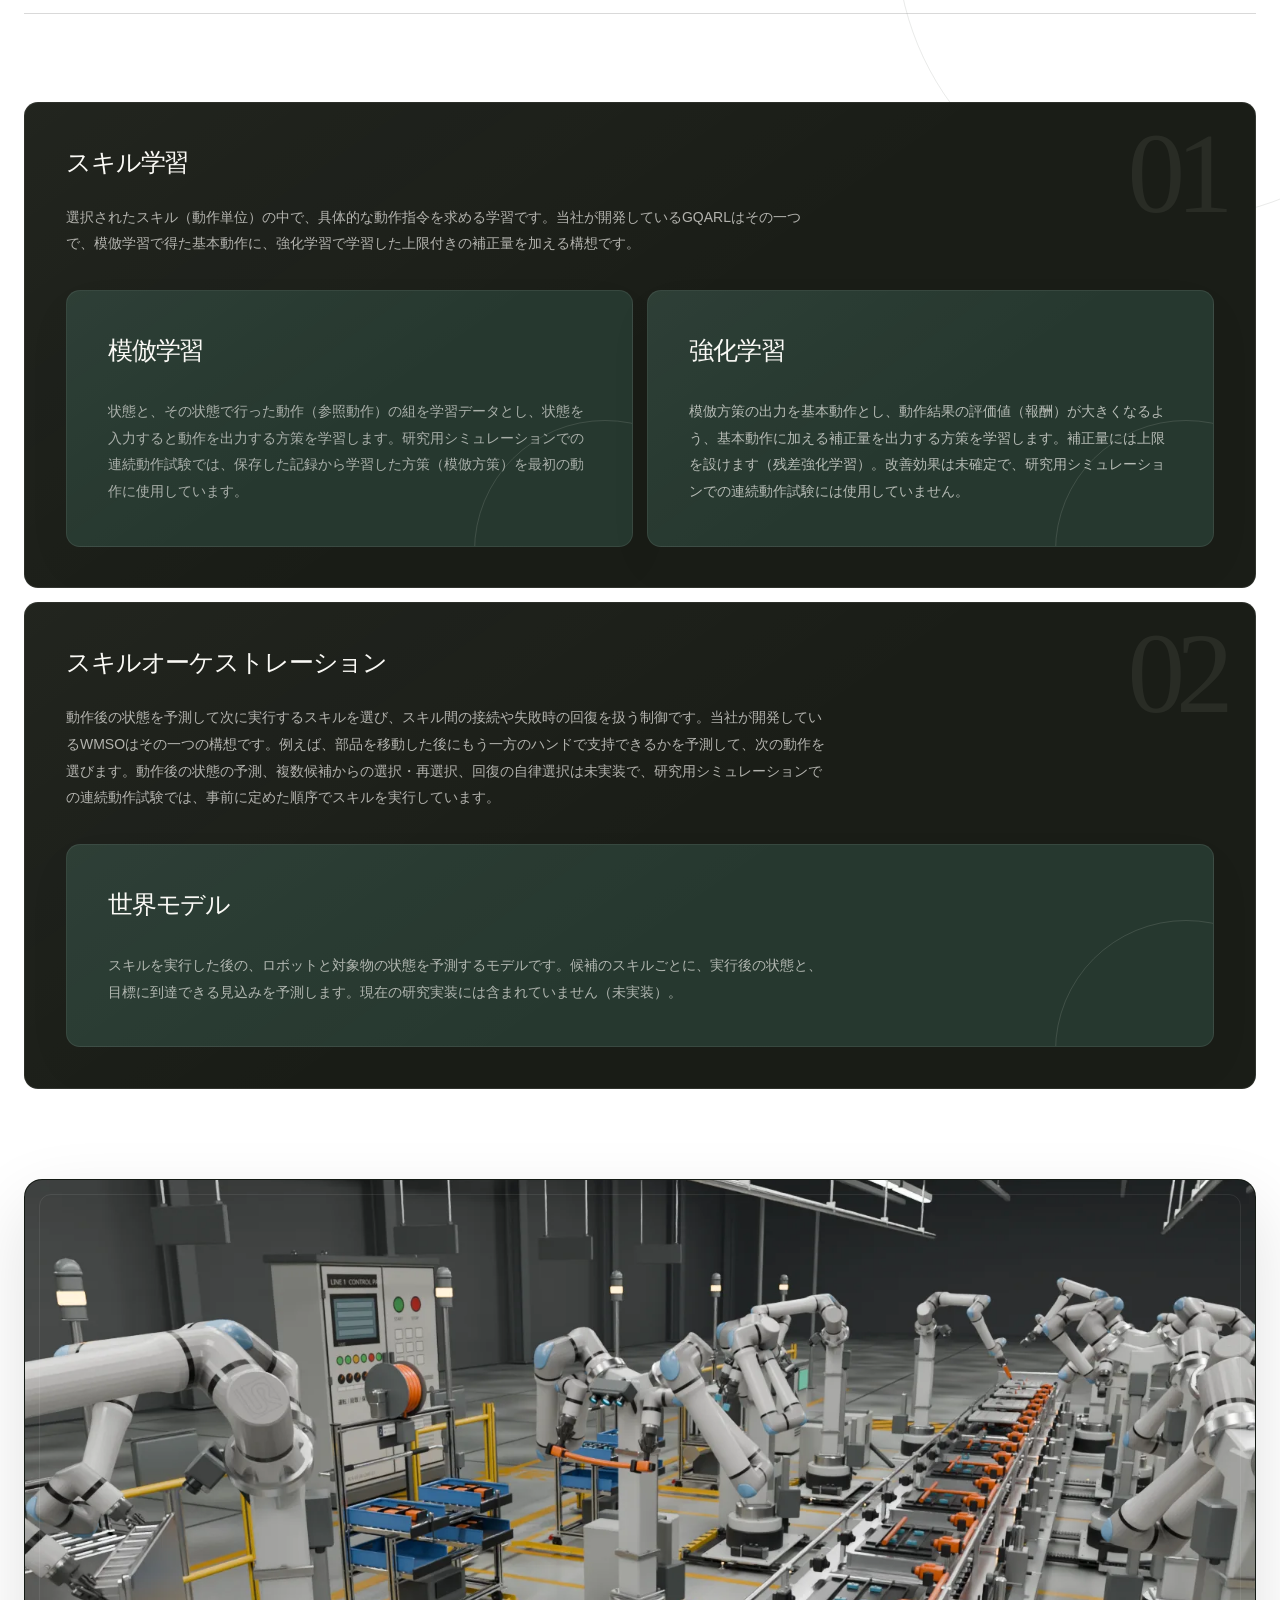
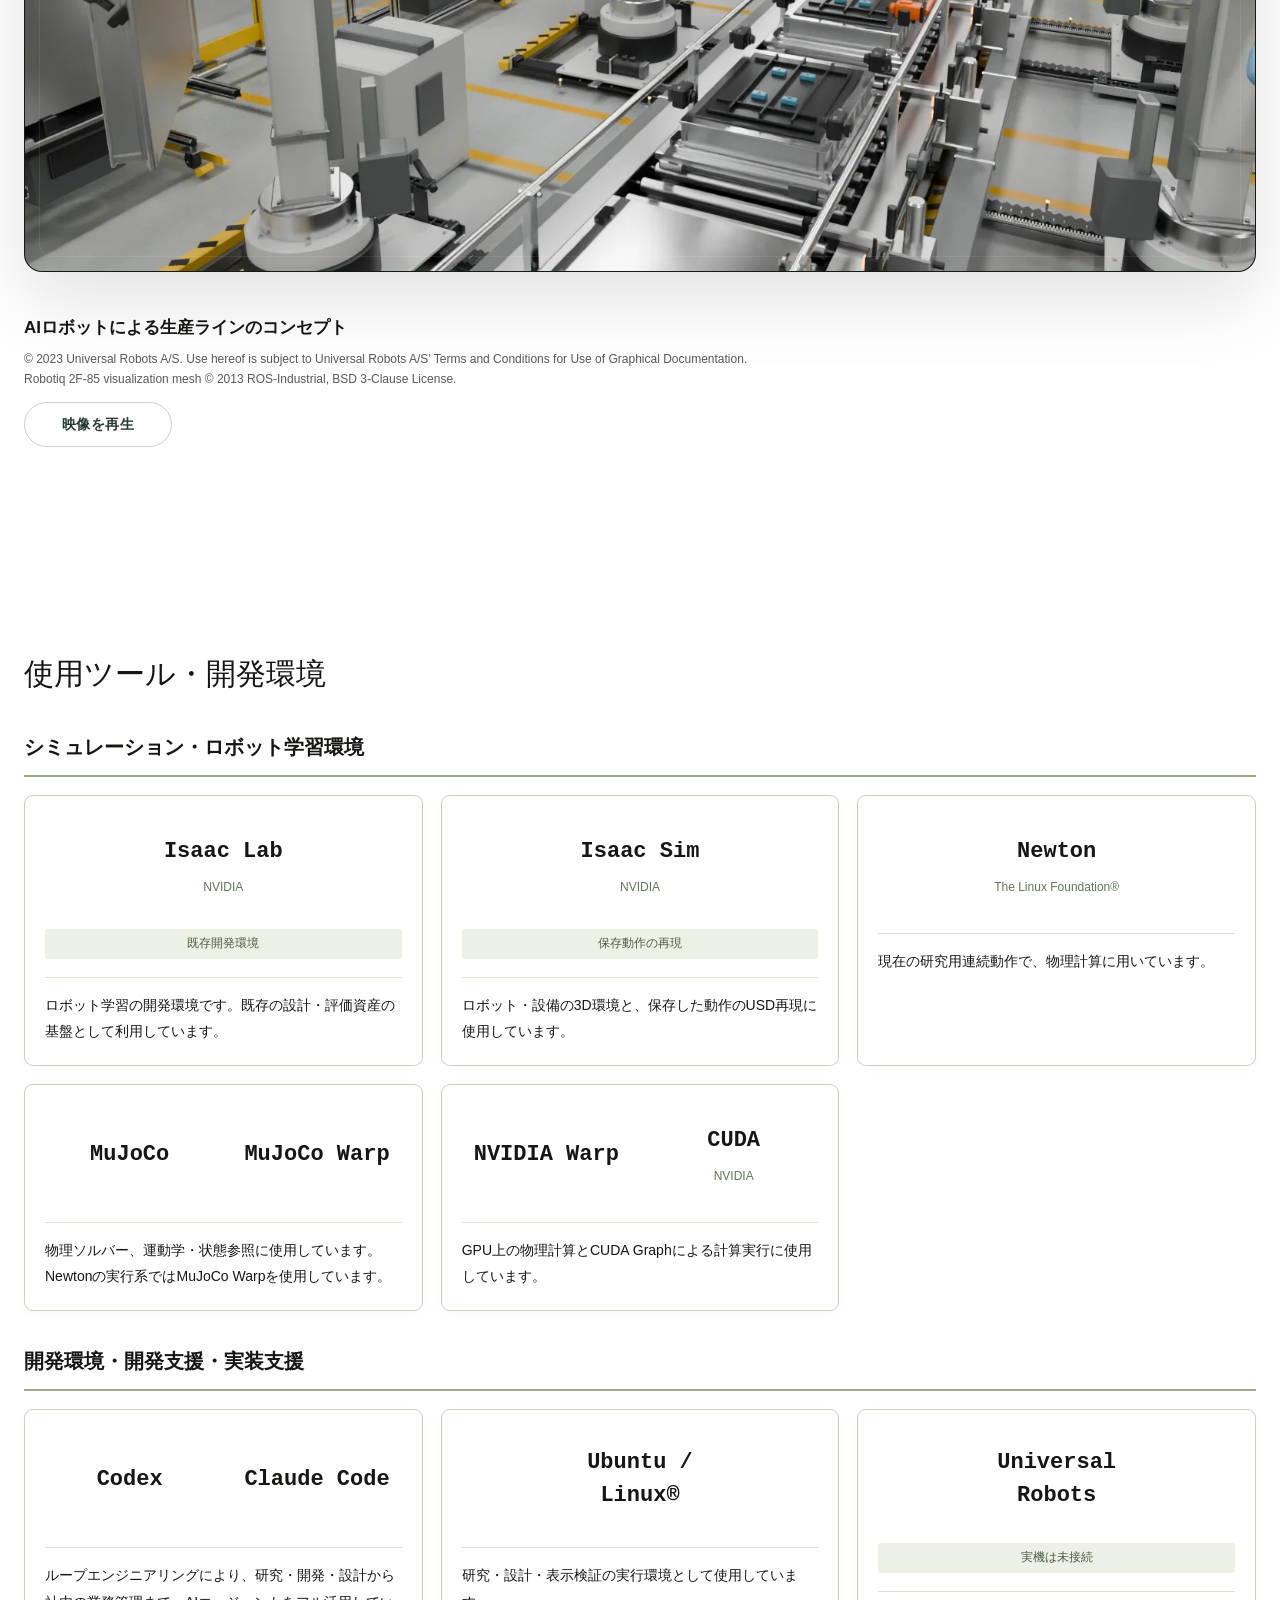
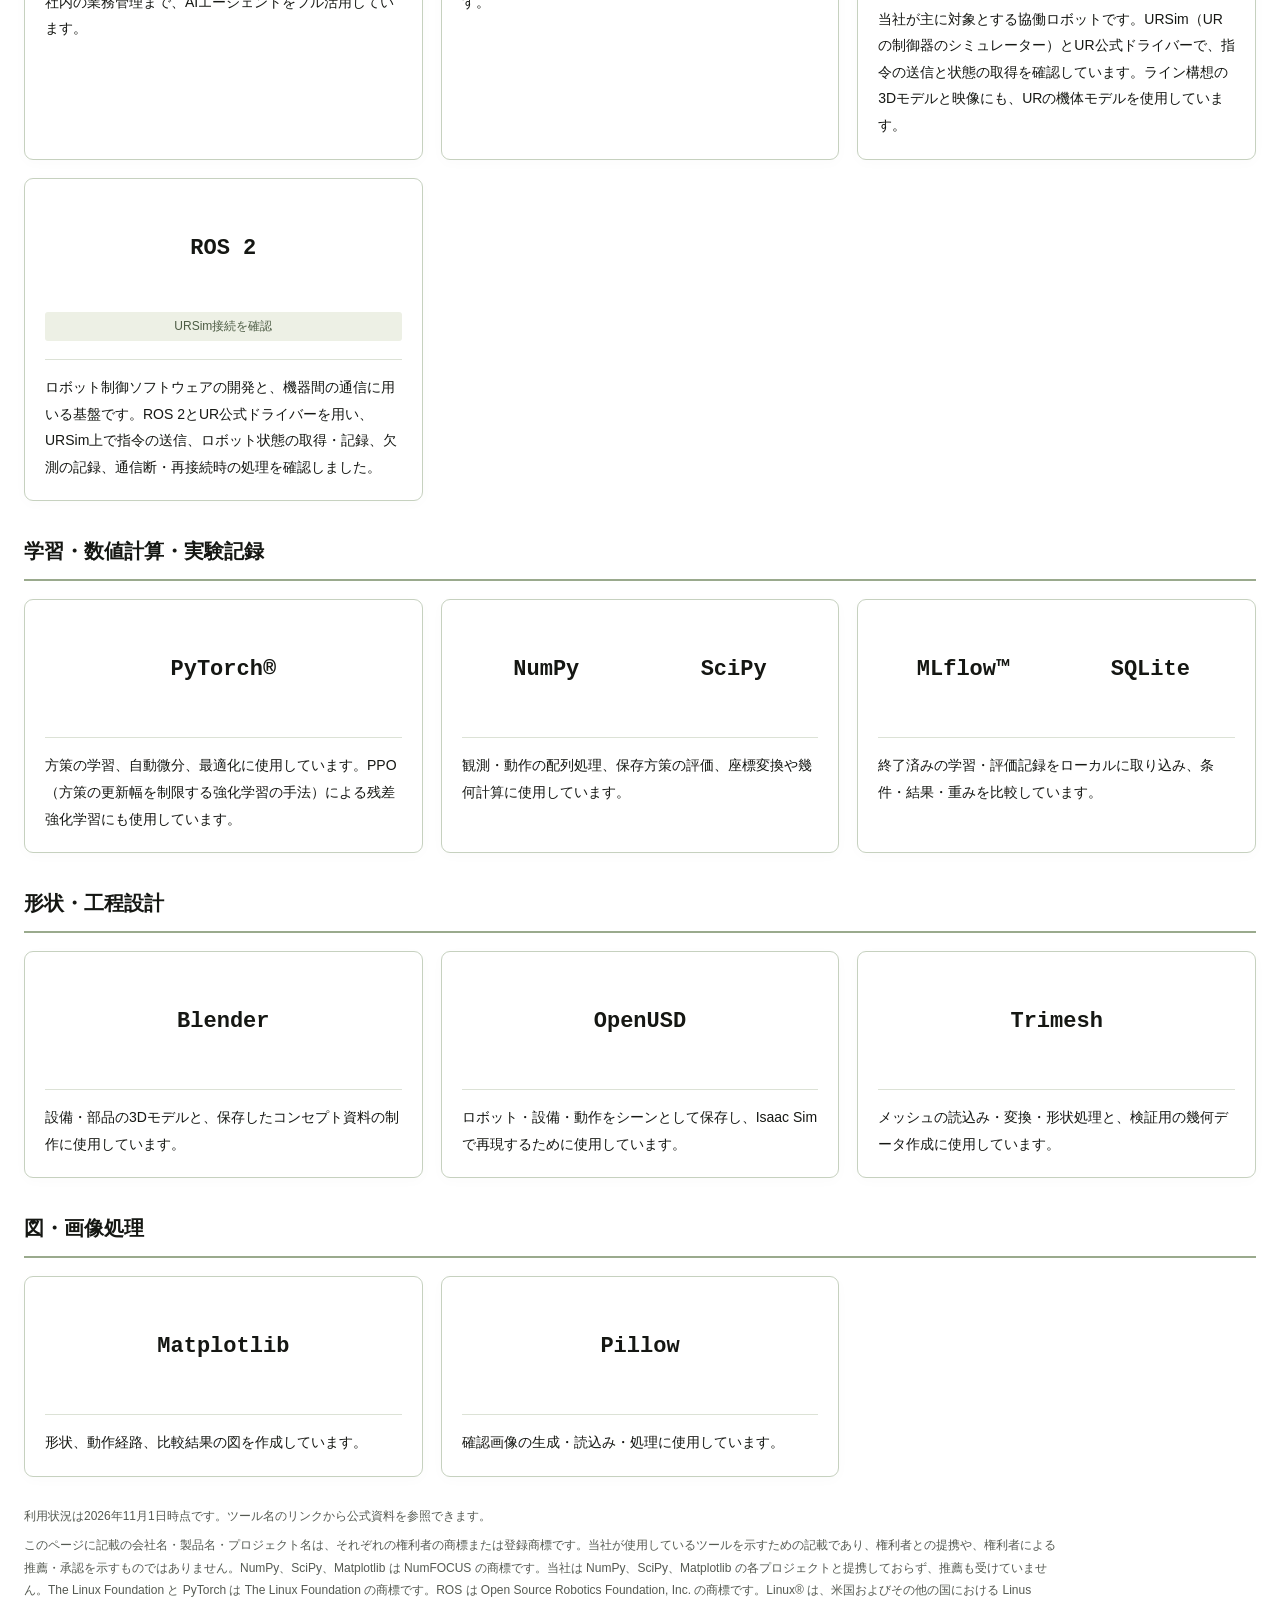
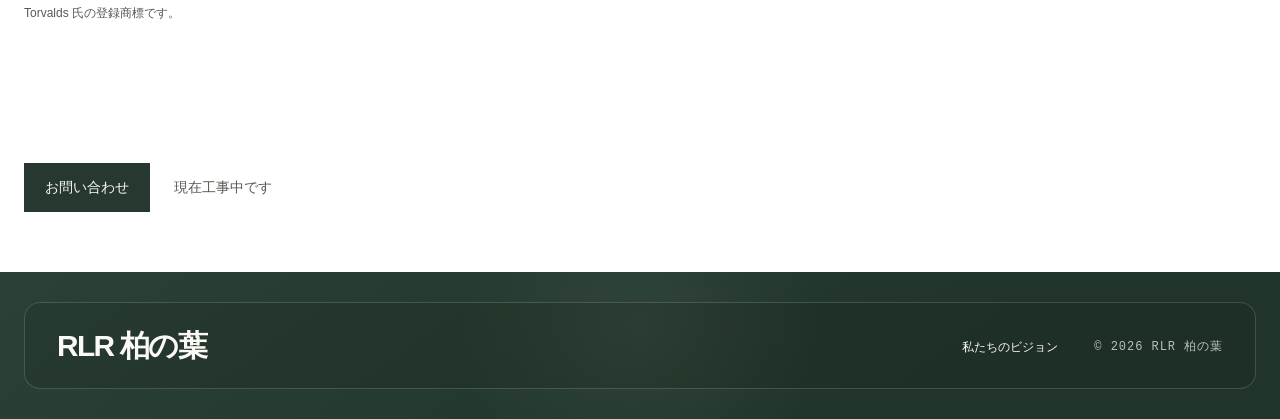
==== commit c430e086: "Publish: small fixes to home and vision, share settings, tool-section notes - Guides that led nowher" ====
--- a/index.html
+++ b/index.html
@@ -6,7 +6,7 @@
     <meta name="theme-color" content="#ffffff" />
     <meta
       name="description"
-      content="RLR 柏の葉は、製造ラインに特化したAIロボット制御を研究開発しています。部品の位置や形、接触の状態に応じて、人が判断・調整している工程の自動化に取り組んでいます。特に、ケーブルの引き回し・組付けなどの自動化が困難な工程を重点対象としています。参照動作から動作を学習する技術、状況に応じて動作を補正する技術、作業を接続する技術を組み合わせ、こうした人手工程のロボットによる自動化を目指しています。シミュレーションでの設計・開発・学習・動作確認に加え、実機検証に必要な装置構成、計測・制御接続の仕様と試験計画をご提供します。"
+      content="RLR 柏の葉は、製造ラインに特化したAIロボット制御を研究開発しています。ケーブルの引き回し・組付けなど自動化が難しい人手工程を対象に、シミュレーションでの設計・開発・動作確認と、実機検証に必要な装置の仕様・試験計画をご提供します。"
     />
     <meta name="robots" content="index, follow, max-image-preview:large" />
     <link rel="canonical" href="https://rlrk-dev.github.io/" />
@@ -15,7 +15,7 @@
     <link rel="alternate" hreflang="x-default" href="https://rlrk-dev.github.io/" />
     <link rel="sitemap" type="application/xml" href="https://rlrk-dev.github.io/sitemap.xml" />
 
-    <title>RLR 柏の葉 — 製造ラインに特化したAIロボット制御開発</title>
+    <!-- social-meta:start --><meta property="og:type" content="website"><meta property="og:site_name" content="RLR 柏の葉"><meta property="og:title" content="RLR 柏の葉 — 製造ラインに特化したAIロボット制御開発"><meta property="og:description" content="RLR 柏の葉は、製造ラインに特化したAIロボット制御を研究開発しています。ケーブルの引き回し・組付けなど自動化が難しい人手工程を対象に、シミュレーションでの設計・開発・動作確認と、実機検証に必要な装置の仕様・試験計画をご提供します。"><meta property="og:url" content="https://rlrk-dev.github.io/"><meta property="og:image" content="https://rlrk-dev.github.io/assets/og-ja.png"><meta property="og:image:width" content="1200"><meta property="og:image:height" content="630"><meta property="og:image:type" content="image/png"><meta property="og:image:alt" content="RLR 柏の葉 — 製造ラインに特化したAIロボット制御開発"><meta property="og:locale" content="ja_JP"><meta property="og:locale:alternate" content="en_US"><meta name="twitter:card" content="summary_large_image"><!-- social-meta:end --><title>RLR 柏の葉 — 製造ラインに特化したAIロボット制御開発</title>
 
     <style>
       :root {
@@ -1752,7 +1752,7 @@
     </style>
   <link rel="stylesheet" href="/assets/hvjb.css" />
 <link rel="icon" href="/assets/favicon.svg" type="image/svg+xml" />
-<link rel="stylesheet" href="/assets/tools.css?v=8ca5e90de45a"><link rel="stylesheet" href="/assets/readability.css?v=0982be3990a6"><style>.project-line-link{display:inline-block;margin-top:14px;font-size:14px;text-underline-offset:5px}</style><link rel="stylesheet" href="/assets/cases.css?v=a3985706f7c2"><style id="home-architecture-layout">.core-pair-intro{grid-column:1/-1;margin:34px 0 4px;padding-bottom:20px;border-bottom:1px solid var(--line)}.core-pair-intro strong{display:block;font:500 clamp(25px,3vw,36px)/1.5 var(--serif);margin-bottom:12px}.core-pair-intro span{display:block;max-width:880px;font-size:15px;line-height:1.9;color:var(--ink-soft)}.core-card--architecture{grid-column:span 6;min-height:450px}.core-card--architecture-content{grid-template-columns:minmax(0,1fr);gap:22px;margin-top:32px;align-items:start}.core-card--architecture .core-card-link{margin-top:auto;padding-top:24px}.core-card--architecture h3 small{line-height:1.8}.core-card--architecture p{margin:0}@media(max-width:980px){.core-card--architecture{grid-column:1/-1;min-height:0}.core-card--architecture-content{margin-top:26px}}</style><style id="home-heading-scale">html[lang] body #purpose-title{font-size:clamp(21.33px,3vw,42.67px)}html[lang] body #core-title{font-size:clamp(21.33px,3vw,42.67px)}html[lang="ja"] body #core-title{font-size:clamp(13.33px,2.333vw,40px)}html[lang] body #development-deliverables-title{font-size:clamp(18.67px,2.267vw,29.33px)}html[lang] body #tools-title{font-size:clamp(20px,2.333vw,30.67px)}html[lang] body .core-card h3{font-size:clamp(16.67px,2vw,25.33px)}html[lang] body .core-pair-intro strong{font-size:clamp(16.67px,2vw,24px)}</style><style id="home-label-removal">@media (min-width:981px){.purpose-grid>div{grid-column:2}.core-head>.core-heading{grid-column:2}}</style><style id="home-card-heads">html[lang] body .core-card h3 small{font-size:clamp(16.67px,2vw,25.33px);font-family:inherit;letter-spacing:inherit;line-height:inherit;text-transform:none}</style><style id="home-film-below">.core-map+.concept-film{margin:clamp(56px,7vw,96px) 0 0}</style><style id="home-signal-strip">.signal-track{animation-duration:61s}</style><style id="home-skill-group">.core-group{grid-column:1/-1;position:relative;isolation:isolate;overflow:hidden;display:grid;gap:clamp(22px,2.6vw,34px);padding:clamp(28px,3.2vw,46px);border:1px solid rgba(250,249,245,.08);border-radius:14px;color:var(--white);background:linear-gradient(145deg,rgba(250,249,245,.035),transparent 52%),var(--night-soft)}.core-group::after{position:absolute;z-index:0;top:clamp(12px,1.8vw,24px);right:clamp(18px,2.4vw,34px);content:attr(data-step);color:rgba(250,249,245,.065);font-family:var(--serif);font-size:clamp(84px,9vw,132px);font-weight:500;letter-spacing:-.08em;line-height:.82;pointer-events:none}.core-group>*{position:relative;z-index:1}.core-group-head{display:block;color:inherit;text-decoration:none;max-width:760px}.core-group-head .core-card--architecture-content{margin-top:0}.core-group-head .core-card-meta{margin-bottom:22px}.core-group-head h3{margin:0;font-family:var(--serif);font-weight:500;letter-spacing:-.045em;line-height:1.5;font-size:clamp(16.67px,2vw,25.33px)}.core-group-head h3 small{display:block;margin-bottom:10px;font-family:var(--mono);font-size:10px;font-weight:500;letter-spacing:.12em;text-transform:uppercase}html[lang="ja"] .core-group-head h3 small{margin:0;font:inherit;letter-spacing:inherit;text-transform:none}.core-group-head p{margin:0;color:rgba(250,249,245,.68);font-size:14px;line-height:1.9}.core-group-head:hover .core-card-link{text-decoration:underline}.core-group-head:focus-visible{outline:3px solid #98b178;outline-offset:6px}.core-group-items{display:grid;grid-template-columns:repeat(2,minmax(0,1fr));gap:14px}.core-group-items .core-card{grid-column:auto;min-height:300px}.core-group-items .core-card::after{content:none}.core-group-items .core-card-meta{display:none}.core-group-items .core-card h3{margin:0 0 18px}.core-group-items .core-card .core-card-link{margin-top:auto;padding-top:22px}.core-group+.core-card--wmso{grid-column:1/-1;min-height:0}.core-group+.core-card--wmso p{max-width:760px}@media(max-width:700px){.core-group-items{grid-template-columns:1fr}.core-group{border-radius:10px}.core-group::after{font-size:88px}}</style><style id="home-orchestration-group">.core-card--worldmodel,.core-card--selection{color:var(--white);border-color:rgba(250,249,245,.08);background:linear-gradient(145deg,rgba(250,249,245,.035),transparent 52%),var(--forest)}.core-card--worldmodel::before,.core-card--selection::before{border-color:rgba(250,249,245,.12)}.core-card--worldmodel p,.core-card--selection p{color:rgba(250,249,245,.65)}.core-card--worldmodel:hover,.core-card--selection:hover{border-color:rgba(250,249,245,.2)}</style><link rel="stylesheet" href="/assets/home-visual.css?v=9d5e4b141c41"><link rel="preload" as="image" href="/assets/harness-routing-concept-poster.webp?v=8de471baf51a" fetchpriority="high" /><link rel="stylesheet" href="/assets/white-background.css?v=1ca10c7d8a95"><style id="common-header-css">#site-header{position:fixed;z-index:50;top:0;right:0;left:0;border-bottom:1px solid #d3d8ce;background:#fff;box-shadow:none;-webkit-backdrop-filter:none;backdrop-filter:none;transition:none}#site-header::before,#site-header::after{display:none}#site-header .nav-shell{display:flex;align-items:center;justify-content:space-between;gap:24px;width:min(100% - 48px,1320px);min-height:80px;margin:0 auto;transition:none}#site-header .brand{color:#151713;line-height:1.7;text-decoration:none}#site-header .site-nav{position:static;display:flex;align-items:center;gap:clamp(16px,2vw,28px);margin:0;padding:0;border:0;background:none;opacity:1;pointer-events:auto;transform:none;transition:none}#site-header .site-nav a{position:static;display:block;padding:8px 0;border:0;color:#555a52;font-size:13px;font-weight:600;line-height:1.7;letter-spacing:.08em;white-space:nowrap;text-decoration:none}#site-header .site-nav a::before,#site-header .site-nav a::after{content:none}#site-header .site-nav a:hover,#site-header .site-nav a[aria-current]{color:#151713;text-decoration:underline;text-decoration-thickness:1px;text-underline-offset:8px}#site-header :is(a,button):focus-visible{outline:2px solid #3d5b4b;outline-offset:4px}#site-header .menu-button{display:none;flex:none;width:44px;height:44px;padding:0;border:1px solid #8a9488;border-radius:50%;background:transparent;color:#151713;cursor:pointer}#site-header .menu-button span,#site-header .menu-button::before,#site-header .menu-button::after{display:block;width:16px;height:1px;margin:4px auto;content:"";background:currentColor;transition:transform 180ms ease}#site-header .menu-button[aria-expanded="true"] span{opacity:0}#site-header .menu-button[aria-expanded="true"]::before{transform:translateY(5px) rotate(45deg)}#site-header .menu-button[aria-expanded="true"]::after{transform:translateY(-5px) rotate(-45deg)}@media(max-width:980px){#site-header .nav-shell{width:calc(100% - 32px);min-height:68px}#site-header .menu-button{display:block}#site-header .site-nav{position:absolute;top:calc(100% + 1px);right:0;left:0;display:none;gap:0;max-height:calc(100vh - 69px);overflow-y:auto;padding:6px 16px 16px;border-bottom:1px solid #d3d8ce;background:#fff}#site-header .site-nav.is-open{display:grid}#site-header .site-nav a{padding:13px 4px;border-bottom:1px solid #e3e7e2}}</style><style id="publish-pages">a.link-disabled{cursor:default}.site-nav a.link-disabled:hover{color:var(--ink-soft)}.site-nav a.link-disabled:hover::after{transform:scaleX(0)}.core-card.link-disabled:hover{border-color:var(--line);box-shadow:0 20px 52px rgba(17,19,15,.035);translate:none}.core-card--imitation.link-disabled:hover,.core-card--reinforcement.link-disabled:hover,.core-card--architecture.link-disabled:hover,.core-card--worldmodel.link-disabled:hover,.core-card--selection.link-disabled:hover{border-color:rgba(250,249,245,.08)}.core-card.link-disabled:hover .core-card-link{text-decoration:none}.core-group-head.link-disabled:hover .core-card-link{text-decoration:none}.home-services-link.link-disabled{text-decoration:none}.visual-hero a.reading-button.link-disabled:hover{background:#f1f4eb}.construction-note{font-size:14px;line-height:1.6;color:var(--ink-soft)}</style></head>
+<link rel="stylesheet" href="/assets/tools.css?v=fcca507d2964"><link rel="stylesheet" href="/assets/readability.css?v=0982be3990a6"><style>.project-line-link{display:inline-block;margin-top:14px;font-size:14px;text-underline-offset:5px}</style><link rel="stylesheet" href="/assets/cases.css?v=a3985706f7c2"><style id="home-architecture-layout">.core-pair-intro{grid-column:1/-1;margin:34px 0 4px;padding-bottom:20px;border-bottom:1px solid var(--line)}.core-pair-intro strong{display:block;font:500 clamp(25px,3vw,36px)/1.5 var(--serif);margin-bottom:12px}.core-pair-intro span{display:block;max-width:880px;font-size:15px;line-height:1.9;color:var(--ink-soft)}.core-card--architecture{grid-column:span 6;min-height:450px}.core-card--architecture-content{grid-template-columns:minmax(0,1fr);gap:22px;margin-top:32px;align-items:start}.core-card--architecture .core-card-link{margin-top:auto;padding-top:24px}.core-card--architecture h3 small{line-height:1.8}.core-card--architecture p{margin:0}@media(max-width:980px){.core-card--architecture{grid-column:1/-1;min-height:0}.core-card--architecture-content{margin-top:26px}}</style><style id="home-heading-scale">html[lang] body #purpose-title{font-size:clamp(21.33px,3vw,42.67px)}html[lang] body #core-title{font-size:clamp(21.33px,3vw,42.67px)}html[lang="ja"] body #core-title{font-size:clamp(13.33px,2.333vw,40px)}html[lang] body #development-deliverables-title{font-size:clamp(18.67px,2.267vw,29.33px)}html[lang] body #tools-title{font-size:clamp(20px,2.333vw,30.67px)}html[lang] body .core-card h3{font-size:clamp(16.67px,2vw,25.33px)}html[lang] body .core-pair-intro strong{font-size:clamp(16.67px,2vw,24px)}</style><style id="home-label-removal">@media (min-width:981px){.purpose-grid>div{grid-column:2}.core-head>.core-heading{grid-column:2}}</style><style id="home-card-heads">html[lang] body .core-card h3 small{font-size:clamp(16.67px,2vw,25.33px);font-family:inherit;letter-spacing:inherit;line-height:inherit;text-transform:none}</style><style id="home-film-below">.core-map+.concept-film{margin:clamp(56px,7vw,96px) 0 0}</style><style id="home-signal-strip">.signal-track{animation-duration:61s}</style><style id="home-skill-group">.core-group{grid-column:1/-1;position:relative;isolation:isolate;overflow:hidden;display:grid;gap:clamp(22px,2.6vw,34px);padding:clamp(28px,3.2vw,46px);border:1px solid rgba(250,249,245,.08);border-radius:14px;color:var(--white);background:linear-gradient(145deg,rgba(250,249,245,.035),transparent 52%),var(--night-soft)}.core-group::after{position:absolute;z-index:0;top:clamp(12px,1.8vw,24px);right:clamp(18px,2.4vw,34px);content:attr(data-step);color:rgba(250,249,245,.065);font-family:var(--serif);font-size:clamp(84px,9vw,132px);font-weight:500;letter-spacing:-.08em;line-height:.82;pointer-events:none}.core-group>*{position:relative;z-index:1}.core-group-head{display:block;color:inherit;text-decoration:none;max-width:760px}.core-group-head .core-card--architecture-content{margin-top:0}.core-group-head .core-card-meta{margin-bottom:22px}.core-group-head h3{margin:0;font-family:var(--serif);font-weight:500;letter-spacing:-.045em;line-height:1.5;font-size:clamp(16.67px,2vw,25.33px)}.core-group-head h3 small{display:block;margin-bottom:10px;font-family:var(--mono);font-size:10px;font-weight:500;letter-spacing:.12em;text-transform:uppercase}html[lang="ja"] .core-group-head h3 small{margin:0;font:inherit;letter-spacing:inherit;text-transform:none}.core-group-head p{margin:0;color:rgba(250,249,245,.68);font-size:14px;line-height:1.9}.core-group-head:hover .core-card-link{text-decoration:underline}.core-group-head:focus-visible{outline:3px solid #98b178;outline-offset:6px}.core-group-items{display:grid;grid-template-columns:repeat(2,minmax(0,1fr));gap:14px}.core-group-items .core-card{grid-column:auto;min-height:300px}.core-group-items .core-card::after{content:none}.core-group-items .core-card-meta{display:none}.core-group-items .core-card h3{margin:0 0 18px}.core-group-items .core-card .core-card-link{margin-top:auto;padding-top:22px}.core-group+.core-card--wmso{grid-column:1/-1;min-height:0}.core-group+.core-card--wmso p{max-width:760px}@media(max-width:700px){.core-group-items{grid-template-columns:1fr}.core-group{border-radius:10px}.core-group::after{font-size:88px}}</style><style id="home-orchestration-group">.core-card--worldmodel,.core-card--selection{color:var(--white);border-color:rgba(250,249,245,.08);background:linear-gradient(145deg,rgba(250,249,245,.035),transparent 52%),var(--forest)}.core-card--worldmodel::before,.core-card--selection::before{border-color:rgba(250,249,245,.12)}.core-card--worldmodel p,.core-card--selection p{color:rgba(250,249,245,.65)}.core-card--worldmodel:hover,.core-card--selection:hover{border-color:rgba(250,249,245,.2)}.core-group--orchestration .core-group-items{grid-template-columns:minmax(0,1fr)}.core-group--orchestration .core-group-items .core-card{min-height:0}.core-group--orchestration .core-group-items .core-card p{max-width:calc(760px - clamp(28px,3.2vw,46px))}</style><style id="home-small-text">body .concept-film-credit{max-width:760px;font-size:12px;opacity:1}body .concept-film-toggle{min-width:148px;min-height:44px;padding:10px 20px;font-family:var(--sans);font-size:14px;letter-spacing:.04em;text-transform:none}body .footer-meta{font-size:12px;letter-spacing:.08em;color:rgba(250,249,245,.72)}body .hero-film-toggle{font-size:14px}</style><link rel="stylesheet" href="/assets/home-visual.css?v=9d5e4b141c41"><link rel="preload" as="image" href="/assets/harness-routing-concept-poster.webp?v=8de471baf51a" fetchpriority="high" /><link rel="stylesheet" href="/assets/white-background.css?v=1ca10c7d8a95"><style id="common-header-css">#site-header{position:fixed;z-index:50;top:0;right:0;left:0;border-bottom:1px solid #d3d8ce;background:#fff;box-shadow:none;-webkit-backdrop-filter:none;backdrop-filter:none;transition:none}#site-header::before,#site-header::after{display:none}#site-header .nav-shell{display:flex;align-items:center;justify-content:space-between;gap:24px;width:min(100% - 48px,1320px);min-height:80px;margin:0 auto;transition:none}#site-header .brand{color:#151713;line-height:1.7;text-decoration:none}#site-header .site-nav{position:static;display:flex;align-items:center;gap:clamp(16px,2vw,28px);margin:0;padding:0;border:0;background:none;opacity:1;pointer-events:auto;transform:none;transition:none}#site-header .site-nav a{position:static;display:block;padding:8px 0;border:0;color:#555a52;font-size:13px;font-weight:600;line-height:1.7;letter-spacing:.08em;white-space:nowrap;text-decoration:none}#site-header .site-nav a::before,#site-header .site-nav a::after{content:none}#site-header .site-nav a:hover,#site-header .site-nav a[aria-current]{color:#151713;text-decoration:underline;text-decoration-thickness:1px;text-underline-offset:8px}#site-header :is(a,button):focus-visible{outline:2px solid #3d5b4b;outline-offset:4px}#site-header .menu-button{display:none;flex:none;width:44px;height:44px;padding:0;border:1px solid #8a9488;border-radius:50%;background:transparent;color:#151713;cursor:pointer}#site-header .menu-button span,#site-header .menu-button::before,#site-header .menu-button::after{display:block;width:16px;height:1px;margin:4px auto;content:"";background:currentColor;transition:transform 180ms ease}#site-header .menu-button[aria-expanded="true"] span{opacity:0}#site-header .menu-button[aria-expanded="true"]::before{transform:translateY(5px) rotate(45deg)}#site-header .menu-button[aria-expanded="true"]::after{transform:translateY(-5px) rotate(-45deg)}@media(max-width:980px){#site-header .nav-shell{width:calc(100% - 32px);min-height:68px}#site-header .menu-button{display:block}#site-header .site-nav{position:absolute;top:calc(100% + 1px);right:0;left:0;display:none;gap:0;max-height:calc(100vh - 69px);overflow-y:auto;padding:6px 16px 16px;border-bottom:1px solid #d3d8ce;background:#fff}#site-header .site-nav.is-open{display:grid}#site-header .site-nav a{padding:13px 4px;border-bottom:1px solid #e3e7e2}}</style><style id="publish-pages">a.link-disabled{cursor:default}.core-card.link-disabled:hover{border-color:var(--line);box-shadow:0 20px 52px rgba(17,19,15,.035);translate:none}.core-card--imitation.link-disabled:hover,.core-card--reinforcement.link-disabled:hover,.core-card--architecture.link-disabled:hover,.core-card--worldmodel.link-disabled:hover,.core-card--selection.link-disabled:hover{border-color:rgba(250,249,245,.08)}.construction-note{font-size:14px;line-height:1.6;color:var(--ink-soft)}.core-group-items .core-card{min-height:0}</style></head>
 
   <body>
     <a class="skip-link" href="#main">本文へ移動</a>
@@ -1774,7 +1774,7 @@
         </a><button class="menu-button" id="menu-button" type="button" aria-controls="site-nav" aria-expanded="false" aria-label="メニューを開く"><span aria-hidden="true"></span></button><nav class="site-nav" id="site-nav" aria-label="メインナビゲーション"><a href="/" aria-current="page">ホーム</a><a href="/vision/">ビジョン</a><a href="/#core">技術</a><a href="/en/" lang="en" hreflang="en">English</a></nav></div></header>
 
     <main id="main">
-      <!-- visual-hero:start --><section class="visual-hero" id="top" aria-labelledby="hero-title"><video class="hero-film" id="hero-film" muted loop playsinline preload="none" poster="/assets/harness-routing-concept-poster.webp?v=8de471baf51a" data-src="/assets/harness-routing-concept.mp4?v=4734157fbe3a" aria-label="ロボットハンドによるハーネス配索のコンセプトCG"></video><div class="shell hero-film-content"><div class="hero-film-copy"><h1 class="hero-title" id="hero-title">製造ラインに特化した<br /><span class="hero-line">AIロボット制御開発</span></h1><div class="reading-actions"><a class="reading-button link-disabled">事例一覧</a></div></div></div><button type="button" id="hero-film-toggle" class="hero-film-toggle" aria-controls="hero-film" aria-pressed="false" hidden>動画を再生</button></section><!-- visual-hero:end -->
+      <!-- visual-hero:start --><section class="visual-hero" id="top" aria-labelledby="hero-title"><video class="hero-film" id="hero-film" muted loop playsinline preload="none" poster="/assets/harness-routing-concept-poster.webp?v=8de471baf51a" data-src="/assets/harness-routing-concept.mp4?v=4734157fbe3a" aria-label="ロボットハンドによるハーネス配索のコンセプトCG"></video><div class="shell hero-film-content"><div class="hero-film-copy"><h1 class="hero-title" id="hero-title">製造ラインに特化した<br /><span class="hero-line">AIロボット制御開発</span></h1></div></div><button type="button" id="hero-film-toggle" class="hero-film-toggle" aria-controls="hero-film" aria-pressed="false" hidden>動画を再生</button></section><!-- visual-hero:end -->
 <section class="shell hero" id="introduction" aria-label="RLR 柏の葉の研究開発">
         <div class="hero-copy">
           <p class="hero-lead"><span class="hero-lead-part">RLR 柏の葉は、製造ラインに特化したAIロボット制御を研究開発しています。部品の位置や形、接触の状態に応じて、人が判断・調整している工程の自動化に取り組んでいます。特に、ケーブルの引き回し・組付けなどの自動化が困難な工程を重点対象としています。</span><span class="hero-lead-part">参照動作から動作を学習する技術、状況に応じて動作を補正する技術、作業を接続する技術を組み合わせ、こうした人手工程のロボットによる自動化を目指しています。</span><span class="hero-lead-part">シミュレーションでの設計・開発・学習・動作確認に加え、実機検証に必要な装置構成、計測・制御接続の仕様と試験計画をご提供します。</span></p><!-- home-vision-link:start --><p class="home-vision-link"><a href="/vision/">私たちのビジョンを見る →</a></p><!-- home-vision-link:end -->
@@ -1882,27 +1882,23 @@
 
           <div class="core-map">
 
-            <!-- skill-group:start --><div class="core-group core-group--skill reveal" id="gqarl" data-step="01" role="group" aria-labelledby="technology-gqarl-title"><a class="core-group-head link-disabled"><div class="core-card--gqarl-content core-card--architecture-content"><h3 id="technology-gqarl-title"><small>スキル学習</small></h3><p>選択されたスキル（動作単位）の中で、具体的な動作指令を求める学習です。当社が開発しているGQARLはその一つで、模倣学習で得た基本動作に、強化学習で学習した上限付きの補正量を加える構想です。詳細ページでは、両者の関係を図で示し、構想と研究実装の範囲を分けて説明します。</p></div><span class="core-card-link">詳細説明を見る →</span></a><!-- skill-group:head-end --><div class="core-group-items">
+            <!-- skill-group:start --><div class="core-group core-group--skill reveal" id="gqarl" data-step="01" role="group" aria-labelledby="technology-gqarl-title"><a class="core-group-head link-disabled"><div class="core-card--gqarl-content core-card--architecture-content"><h3 id="technology-gqarl-title"><small>スキル学習</small></h3><p>選択されたスキル（動作単位）の中で、具体的な動作指令を求める学習です。当社が開発しているGQARLはその一つで、模倣学習で得た基本動作に、強化学習で学習した上限付きの補正量を加える構想です。</p></div></a><!-- skill-group:head-end --><div class="core-group-items">
               <a class="core-card core-card--imitation reveal link-disabled" data-step="">
               <h3 id="technology-imitation-title"><small>模倣学習</small></h3>
-              <p>状態と、その状態で行った動作（参照動作）の組を学習データとし、状態を入力すると動作を出力する方策を学習します。現在の連続動作試験では、保存した記録から学習した方策（模倣方策）を最初の動作に使用しています。</p>
-            <span class="core-card-link">詳細説明を見る →</span></a>
+              <p>状態と、その状態で行った動作（参照動作）の組を学習データとし、状態を入力すると動作を出力する方策を学習します。研究用シミュレーションでの連続動作試験では、保存した記録から学習した方策（模倣方策）を最初の動作に使用しています。</p></a>
               <a class="core-card core-card--reinforcement reveal link-disabled" data-step="">
               <h3 id="technology-reinforcement-title"><small>強化学習</small></h3>
-              <p>模倣方策の出力を基本動作とし、動作結果の評価値（報酬）が大きくなるよう、基本動作に加える補正量を出力する方策を学習します。補正量には上限を設けます（残差強化学習）。改善効果は未確定で、現在の連続動作試験には使用していません。</p>
-            <span class="core-card-link">詳細説明を見る →</span></a>
+              <p>模倣方策の出力を基本動作とし、動作結果の評価値（報酬）が大きくなるよう、基本動作に加える補正量を出力する方策を学習します。補正量には上限を設けます（残差強化学習）。改善効果は未確定で、研究用シミュレーションでの連続動作試験には使用していません。</p></a>
             </div></div><!-- skill-group:end -->
 
             <!-- orchestration-group:start --><div class="core-group core-group--orchestration reveal" id="wmso" data-step="02" role="group" aria-labelledby="technology-wmso-title"><a class="core-group-head link-disabled">
               <div class="core-card--wmso-content core-card--architecture-content">
                 <h3 id="technology-wmso-title"><small>スキルオーケストレーション</small></h3>
-                <p>動作後の状態を予測して次に実行するスキルを選び、スキル間の接続や失敗時の回復を扱う制御です。当社が開発しているWMSOはその一つの構想です。例えば、部品を移動した後にもう一方のハンドで支持できるかを予測して、次の動作を選びます。複数候補からの選択・再選択は未実装です。</p>
-              </div>
-            <span class="core-card-link">詳細説明を見る →</span></a><!-- orchestration-group:head-end --><div class="core-group-items">
+                <p>動作後の状態を予測して次に実行するスキルを選び、スキル間の接続や失敗時の回復を扱う制御です。当社が開発しているWMSOはその一つの構想です。例えば、部品を移動した後にもう一方のハンドで支持できるかを予測して、次の動作を選びます。動作後の状態の予測、複数候補からの選択・再選択、回復の自律選択は未実装で、研究用シミュレーションでの連続動作試験では、事前に定めた順序でスキルを実行しています。</p>
+              </div></a><!-- orchestration-group:head-end --><div class="core-group-items">
               <a class="core-card core-card--worldmodel reveal link-disabled" data-step="">
               <h3 id="technology-worldmodel-title"><small>世界モデル</small></h3>
-              <p>スキルを実行した後の、ロボットと対象物の状態を予測するモデルです。候補のスキルごとに、実行後の状態と、目標に到達できる見込みを予測します。現在の研究実装には含まれていません（未実装）。</p>
-            <span class="core-card-link">詳細説明を見る →</span></a>
+              <p>スキルを実行した後の、ロボットと対象物の状態を予測するモデルです。候補のスキルごとに、実行後の状態と、目標に到達できる見込みを予測します。現在の研究実装には含まれていません（未実装）。</p></a>
             </div></div><!-- orchestration-group:end -->
 
 
@@ -1952,14 +1948,14 @@
 
 
 
-<!-- common-tools:start --><section class="shell common-tools" id="tools" aria-labelledby="tools-title"><h2 id="tools-title"><span>使用ツール・</span><span>開発環境</span></h2><div class="tools-grid"><article class="tools-group"><h3>シミュレーション・ロボット学習環境</h3><dl class="tools-list"><div class="tools-entry"><dt><div class="tool-brands"><a class="tool-brand name-only" href="https://isaac-sim.github.io/IsaacLab/main/index.html" target="_blank" rel="noopener"><span class="tool-name">Isaac Lab</span><small>NVIDIA</small></a></div><span class="tools-badge">既存開発環境</span></dt><dd>ロボット学習の開発環境です。既存の設計・評価資産の基盤として利用しています。</dd></div><div class="tools-entry"><dt><div class="tool-brands"><a class="tool-brand name-only" href="https://docs.isaacsim.omniverse.nvidia.com/latest/index.html" target="_blank" rel="noopener"><span class="tool-name">Isaac Sim</span><small>NVIDIA</small></a></div><span class="tools-badge">保存動作の再現</span></dt><dd>ロボット・設備の3D環境と、保存した動作のUSD再現に使用しています。</dd></div><div class="tools-entry"><dt><div class="tool-brands"><a class="tool-brand name-only" href="https://newton-physics.github.io/newton/" target="_blank" rel="noopener"><span class="tool-name">Newton</span></a></div></dt><dd>現在の研究用連続動作で、ロボットとケーブルの物理計算を担当しています。</dd></div><div class="tools-entry"><dt><div class="tool-brands"><a class="tool-brand name-only" href="https://mujoco.readthedocs.io/en/stable/overview.html" target="_blank" rel="noopener"><span class="tool-name">MuJoCo</span></a><a class="tool-brand name-only" href="https://github.com/google-deepmind/mujoco_warp" target="_blank" rel="noopener"><span class="tool-name">MuJoCo Warp</span></a></div></dt><dd>物理ソルバー、運動学・状態参照に使用しています。Newtonの実行系ではMuJoCo Warpを使用しています。</dd></div><div class="tools-entry"><dt><div class="tool-brands"><a class="tool-brand name-only" href="https://nvidia.github.io/warp/" target="_blank" rel="noopener"><span class="tool-name">NVIDIA Warp</span></a><a class="tool-brand name-only" href="https://developer.nvidia.com/cuda-toolkit" target="_blank" rel="noopener"><span class="tool-name">CUDA</span><small>NVIDIA</small></a></div></dt><dd>GPU上の物理計算とCUDA Graphによる計算実行に使用しています。</dd></div></dl></article><article class="tools-group"><h3>開発環境・開発支援・実装支援</h3><dl class="tools-list"><div class="tools-entry"><dt><div class="tool-brands"><a class="tool-brand name-only" href="https://openai.com/codex/" target="_blank" rel="noopener"><span class="tool-name">Codex</span></a><a class="tool-brand name-only" href="https://code.claude.com/docs/en/overview" target="_blank" rel="noopener"><span class="tool-name">Claude Code</span></a></div></dt><dd>ループエンジニアリングにより、研究・開発・設計から社内の業務管理まで、AIエージェントをフル活用しています。</dd></div><div class="tools-entry"><dt><div class="tool-brands"><a class="tool-brand name-only" href="https://ubuntu.com/" target="_blank" rel="noopener"><span class="tool-name">Ubuntu / Linux®</span></a></div></dt><dd>研究・設計・表示検証の実行環境として使用しています。</dd></div><div class="tools-entry"><dt><div class="tool-brands"><a class="tool-brand name-only" href="https://www.universal-robots.com/" target="_blank" rel="noopener"><span class="tool-name">Universal Robots</span></a></div><span class="tools-badge">実機は未接続</span></dt><dd>当社が主に対象とする協働ロボットです。URSim（URの制御器のシミュレーター）とUR公式ドライバーで、指令の送信と状態の取得を確認しています。ライン構想の3Dモデルと映像にも、URの機体モデルを使用しています。</dd></div><div class="tools-entry"><dt><div class="tool-brands"><a class="tool-brand name-only" href="https://www.ros.org/" target="_blank" rel="noopener"><span class="tool-name">ROS 2</span></a></div><span class="tools-badge">URSim接続を確認</span></dt><dd>ロボット制御ソフトウェアの開発と、機器間の通信に用いる基盤です。ROS 2とUR公式ドライバーを用い、URSim上で指令の送信、ロボット状態の取得・記録、欠測の記録、通信断・再接続時の処理を確認しました。</dd></div></dl></article><article class="tools-group"><h3>学習・数値計算・実験記録</h3><dl class="tools-list"><div class="tools-entry"><dt><div class="tool-brands"><a class="tool-brand name-only" href="https://docs.pytorch.org/docs/stable/autograd.html" target="_blank" rel="noopener"><span class="tool-name">PyTorch</span></a></div></dt><dd>方策の学習、自動微分、最適化に使用しています。PPO（方策の更新幅を制限する強化学習の手法）による残差強化学習にも使用しています。</dd></div><div class="tools-entry"><dt><div class="tool-brands"><a class="tool-brand name-only" href="https://numpy.org/" target="_blank" rel="noopener"><span class="tool-name">NumPy</span></a><a class="tool-brand name-only" href="https://scipy.org/" target="_blank" rel="noopener"><span class="tool-name">SciPy</span></a></div></dt><dd>観測・動作の配列処理、保存方策の評価、座標変換や幾何計算に使用しています。</dd></div><div class="tools-entry"><dt><div class="tool-brands"><a class="tool-brand name-only" href="https://mlflow.org/docs/latest/ml/tracking/" target="_blank" rel="noopener"><span class="tool-name">MLflow™</span></a><a class="tool-brand name-only" href="https://sqlite.org/about.html" target="_blank" rel="noopener"><span class="tool-name">SQLite</span></a></div></dt><dd>終了済みの学習・評価記録をローカルに取り込み、条件・結果・重みを比較しています。</dd></div></dl></article><article class="tools-group"><h3>形状・工程設計</h3><dl class="tools-list"><div class="tools-entry"><dt><div class="tool-brands"><a class="tool-brand name-only" href="https://www.blender.org/" target="_blank" rel="noopener"><span class="tool-name">Blender</span></a></div></dt><dd>設備・部品の3Dモデルと、保存したコンセプト資料の制作に使用しています。</dd></div><div class="tools-entry"><dt><div class="tool-brands"><a class="tool-brand name-only" href="https://openusd.org/release/intro.html" target="_blank" rel="noopener"><span class="tool-name">OpenUSD</span></a></div></dt><dd>ロボット・設備・動作をシーンとして保存し、Isaac Simで再現するために使用しています。</dd></div><div class="tools-entry"><dt><div class="tool-brands"><a class="tool-brand name-only" href="https://trimesh.org/" target="_blank" rel="noopener"><span class="tool-name">Trimesh</span></a></div></dt><dd>メッシュの読込み・変換・形状処理と、検証用の幾何データ作成に使用しています。</dd></div></dl></article><article class="tools-group"><h3>図・画像処理</h3><dl class="tools-list"><div class="tools-entry"><dt><div class="tool-brands"><a class="tool-brand name-only" href="https://matplotlib.org/" target="_blank" rel="noopener"><span class="tool-name">Matplotlib</span></a></div></dt><dd>形状、動作経路、比較結果の図を作成しています。</dd></div><div class="tools-entry"><dt><div class="tool-brands"><a class="tool-brand name-only" href="https://python-pillow.github.io/" target="_blank" rel="noopener"><span class="tool-name">Pillow</span></a></div></dt><dd>確認画像の生成・読込み・処理に使用しています。</dd></div></dl></article></div><p class="report-note">利用状況は2026年11月1日時点です。ツール名のリンクから公式資料を参照できます。</p></section><!-- common-tools:end -->
-
-      <!-- home-contact:start --><div class="shell home-contact-action"><div class="reading-actions"><a class="reading-button home-contact-link link-disabled">お問い合わせ</a><span class="construction-note">現在工事中です</span><a class="home-services-link link-disabled">サービス内容とご依頼の流れを見る →</a></div></div><!-- home-contact:end --><section class="closing closing--footer" aria-label="サイト情報">
+<!-- common-tools:start --><section class="shell common-tools" id="tools" aria-labelledby="tools-title"><h2 id="tools-title"><span>使用ツール・</span><span>開発環境</span></h2><div class="tools-grid"><article class="tools-group"><h3>シミュレーション・ロボット学習環境</h3><dl class="tools-list"><div class="tools-entry"><dt><div class="tool-brands"><a class="tool-brand name-only" href="https://isaac-sim.github.io/IsaacLab/main/index.html" target="_blank" rel="noopener"><span class="tool-name">Isaac Lab</span><small>NVIDIA</small></a></div><span class="tools-badge">既存開発環境</span></dt><dd>ロボット学習の開発環境です。既存の設計・評価資産の基盤として利用しています。</dd></div><div class="tools-entry"><dt><div class="tool-brands"><a class="tool-brand name-only" href="https://docs.isaacsim.omniverse.nvidia.com/latest/index.html" target="_blank" rel="noopener"><span class="tool-name">Isaac Sim</span><small>NVIDIA</small></a></div><span class="tools-badge">保存動作の再現</span></dt><dd>ロボット・設備の3D環境と、保存した動作のUSD再現に使用しています。</dd></div><div class="tools-entry"><dt><div class="tool-brands"><a class="tool-brand name-only" href="https://newton-physics.github.io/newton/" target="_blank" rel="noopener"><span class="tool-name">Newton</span><small>The Linux Foundation®</small></a></div></dt><dd>現在の研究用連続動作で、物理計算に用いています。</dd></div><div class="tools-entry"><dt><div class="tool-brands"><a class="tool-brand name-only" href="https://mujoco.readthedocs.io/en/stable/overview.html" target="_blank" rel="noopener"><span class="tool-name">MuJoCo</span></a><a class="tool-brand name-only" href="https://github.com/google-deepmind/mujoco_warp" target="_blank" rel="noopener"><span class="tool-name">MuJoCo Warp</span></a></div></dt><dd>物理ソルバー、運動学・状態参照に使用しています。Newtonの実行系ではMuJoCo Warpを使用しています。</dd></div><div class="tools-entry"><dt><div class="tool-brands"><a class="tool-brand name-only" href="https://nvidia.github.io/warp/" target="_blank" rel="noopener"><span class="tool-name">NVIDIA Warp</span></a><a class="tool-brand name-only" href="https://developer.nvidia.com/cuda-toolkit" target="_blank" rel="noopener"><span class="tool-name">CUDA</span><small>NVIDIA</small></a></div></dt><dd>GPU上の物理計算とCUDA Graphによる計算実行に使用しています。</dd></div></dl></article><article class="tools-group"><h3>開発環境・開発支援・実装支援</h3><dl class="tools-list"><div class="tools-entry"><dt><div class="tool-brands"><a class="tool-brand name-only" href="https://openai.com/codex/" target="_blank" rel="noopener"><span class="tool-name">Codex</span></a><a class="tool-brand name-only" href="https://code.claude.com/docs/en/overview" target="_blank" rel="noopener"><span class="tool-name">Claude Code</span></a></div></dt><dd>ループエンジニアリングにより、研究・開発・設計から社内の業務管理まで、AIエージェントをフル活用しています。</dd></div><div class="tools-entry"><dt><div class="tool-brands"><a class="tool-brand name-only" href="https://ubuntu.com/" target="_blank" rel="noopener"><span class="tool-name">Ubuntu / Linux®</span></a></div></dt><dd>研究・設計・表示検証の実行環境として使用しています。</dd></div><div class="tools-entry"><dt><div class="tool-brands"><a class="tool-brand name-only" href="https://www.universal-robots.com/" target="_blank" rel="noopener"><span class="tool-name">Universal Robots</span></a></div><span class="tools-badge">実機は未接続</span></dt><dd>当社が主に対象とする協働ロボットです。URSim（URの制御器のシミュレーター）とUR公式ドライバーで、指令の送信と状態の取得を確認しています。ライン構想の3Dモデルと映像にも、URの機体モデルを使用しています。</dd></div><div class="tools-entry"><dt><div class="tool-brands"><a class="tool-brand name-only" href="https://www.ros.org/" target="_blank" rel="noopener"><span class="tool-name">ROS 2</span></a></div><span class="tools-badge">URSim接続を確認</span></dt><dd>ロボット制御ソフトウェアの開発と、機器間の通信に用いる基盤です。ROS 2とUR公式ドライバーを用い、URSim上で指令の送信、ロボット状態の取得・記録、欠測の記録、通信断・再接続時の処理を確認しました。</dd></div></dl></article><article class="tools-group"><h3>学習・数値計算・実験記録</h3><dl class="tools-list"><div class="tools-entry"><dt><div class="tool-brands"><a class="tool-brand name-only" href="https://docs.pytorch.org/docs/stable/autograd.html" target="_blank" rel="noopener"><span class="tool-name">PyTorch®</span></a></div></dt><dd>方策の学習、自動微分、最適化に使用しています。PPO（方策の更新幅を制限する強化学習の手法）による残差強化学習にも使用しています。</dd></div><div class="tools-entry"><dt><div class="tool-brands"><a class="tool-brand name-only" href="https://numpy.org/" target="_blank" rel="noopener"><span class="tool-name">NumPy</span></a><a class="tool-brand name-only" href="https://scipy.org/" target="_blank" rel="noopener"><span class="tool-name">SciPy</span></a></div></dt><dd>観測・動作の配列処理、保存方策の評価、座標変換や幾何計算に使用しています。</dd></div><div class="tools-entry"><dt><div class="tool-brands"><a class="tool-brand name-only" href="https://mlflow.org/docs/latest/ml/tracking/" target="_blank" rel="noopener"><span class="tool-name">MLflow™</span></a><a class="tool-brand name-only" href="https://sqlite.org/about.html" target="_blank" rel="noopener"><span class="tool-name">SQLite</span></a></div></dt><dd>終了済みの学習・評価記録をローカルに取り込み、条件・結果・重みを比較しています。</dd></div></dl></article><article class="tools-group"><h3>形状・工程設計</h3><dl class="tools-list"><div class="tools-entry"><dt><div class="tool-brands"><a class="tool-brand name-only" href="https://www.blender.org/" target="_blank" rel="noopener"><span class="tool-name">Blender</span></a></div></dt><dd>設備・部品の3Dモデルと、保存したコンセプト資料の制作に使用しています。</dd></div><div class="tools-entry"><dt><div class="tool-brands"><a class="tool-brand name-only" href="https://openusd.org/release/intro.html" target="_blank" rel="noopener"><span class="tool-name">OpenUSD</span></a></div></dt><dd>ロボット・設備・動作をシーンとして保存し、Isaac Simで再現するために使用しています。</dd></div><div class="tools-entry"><dt><div class="tool-brands"><a class="tool-brand name-only" href="https://trimesh.org/" target="_blank" rel="noopener"><span class="tool-name">Trimesh</span></a></div></dt><dd>メッシュの読込み・変換・形状処理と、検証用の幾何データ作成に使用しています。</dd></div></dl></article><article class="tools-group"><h3>図・画像処理</h3><dl class="tools-list"><div class="tools-entry"><dt><div class="tool-brands"><a class="tool-brand name-only" href="https://matplotlib.org/" target="_blank" rel="noopener"><span class="tool-name">Matplotlib</span></a></div></dt><dd>形状、動作経路、比較結果の図を作成しています。</dd></div><div class="tools-entry"><dt><div class="tool-brands"><a class="tool-brand name-only" href="https://python-pillow.github.io/" target="_blank" rel="noopener"><span class="tool-name">Pillow</span></a></div></dt><dd>確認画像の生成・読込み・処理に使用しています。</dd></div></dl></article></div><p class="report-note">利用状況は2026年11月1日時点です。ツール名のリンクから公式資料を参照できます。</p><!-- trademark-note:start --><p class="trademark-note">このページに記載の会社名・製品名・プロジェクト名は、それぞれの権利者の商標または登録商標です。当社が使用しているツールを示すための記載であり、権利者との提携や、権利者による推薦・承認を示すものではありません。NumPy、SciPy、Matplotlib は NumFOCUS の商標です。当社は NumPy、SciPy、Matplotlib の各プロジェクトと提携しておらず、推薦も受けていません。The Linux Foundation と PyTorch は The Linux Foundation の商標です。ROS は Open Source Robotics Foundation, Inc. の商標です。Linux® は、米国およびその他の国における Linus Torvalds 氏の登録商標です。</p><!-- trademark-note:end --></section><!-- common-tools:end -->
+
+      <!-- home-contact:start --><div class="shell home-contact-action"><div class="reading-actions"><a class="reading-button home-contact-link link-disabled">お問い合わせ</a><span class="construction-note">現在工事中です</span></div></div><!-- home-contact:end --><section class="closing closing--footer" aria-label="サイト情報">
         <div class="shell">
 
 
 
-          <!-- trademark-note:start --><p class="trademark-note">このページに記載の会社名・製品名・プロジェクト名は、それぞれの権利者の商標または登録商標です。当社が使用しているツールを示すための記載であり、権利者との提携や、権利者による推薦・承認を示すものではありません。NumPy、SciPy、Matplotlib は NumFOCUS の商標です。当社は NumPy、SciPy、Matplotlib の各プロジェクトと提携しておらず、推薦も受けていません。PyTorch は The Linux Foundation の商標です。ROS は Open Source Robotics Foundation, Inc. の商標です。Linux® は、米国およびその他の国における Linus Torvalds 氏の登録商標です。</p><!-- trademark-note:end --><footer class="site-footer">
+          <footer class="site-footer">
             <p class="footer-wordmark">RLR 柏の葉</p>
             <div class="footer-details"><!-- footer-page-links:start --><nav class="footer-page-links" aria-label="サイト案内"><a href="/vision/">私たちのビジョン</a></nav><!-- footer-page-links:end -->
 
--- a/assets/tools.css
+++ b/assets/tools.css
@@ -1,11 +1,11 @@
 
-.tools-grid{display:grid;align-items:start;grid-template-columns:repeat(2,minmax(0,1fr));gap:24px;margin:30px 0}.tools-group{padding:25px;background:#f6f7f1;border-top:3px solid #7a9071;min-width:0}.tools-group h3{font-size:20px;line-height:1.6;margin:0 0 22px}.tools-list{margin:0}.tools-entry{padding:18px 0;border-top:1px solid #d1dacd}.tools-entry dt{font-size:16px;line-height:1.8;font-weight:600;overflow-wrap:anywhere}.tools-entry dd{margin:8px 0 0;font-size:14px;line-height:1.9}.tools-entry a{color:inherit;text-decoration-thickness:1px;text-underline-offset:4px}.tools-separator{color:#819078;padding:0 5px}.tools-badge{display:block;font-size:11px;font-weight:500;color:#6a795e;margin-top:5px}.tools-intro-note{font-size:14px;line-height:1.9}.tools-home{scroll-margin-top:90px;border-top:1px solid var(--line);padding:30px 0;margin-top:25px}.tools-home h3{font-size:22px;line-height:1.5;margin:0 0 12px}.tools-home p{font-size:14px;line-height:1.9}.tools-featured{display:flex;flex-wrap:wrap;gap:9px;list-style:none;padding:0;margin:18px 0}.tools-featured li{font-size:13px;padding:5px 10px;border:1px solid #b3c0ad;background:#f5f6ef}.tools-all{display:inline-block;color:inherit;font-size:14px;line-height:1.8;text-underline-offset:5px}.tools-home a:focus-visible,.tools-entry a:focus-visible{outline:3px solid #879b56;outline-offset:4px}@media(max-width:760px){.tools-grid{grid-template-columns:1fr;gap:20px}.tools-group{padding:20px}.tools-home h3{font-size:20px}.tools-entry dt{font-size:15px}}
+.tools-grid{display:grid;align-items:start;grid-template-columns:repeat(2,minmax(0,1fr));gap:24px;margin:30px 0}.tools-group{padding:25px;background:#f6f7f1;border-top:3px solid #7a9071;min-width:0}.tools-group h3{font-size:20px;line-height:1.6;margin:0 0 22px}.tools-list{margin:0}.tools-entry{padding:18px 0;border-top:1px solid #d1dacd}.tools-entry dt{font-size:16px;line-height:1.8;font-weight:600;overflow-wrap:anywhere}.tools-entry dd{margin:8px 0 0;font-size:14px;line-height:1.9}.tools-entry a{color:inherit;text-decoration-thickness:1px;text-underline-offset:4px}.tools-separator{color:#819078;padding:0 5px}.tools-badge{display:block;font-size:12px;font-weight:500;color:#4d5c44;margin-top:5px}.tools-intro-note{font-size:14px;line-height:1.9}.tools-home{scroll-margin-top:90px;border-top:1px solid var(--line);padding:30px 0;margin-top:25px}.tools-home h3{font-size:22px;line-height:1.5;margin:0 0 12px}.tools-home p{font-size:14px;line-height:1.9}.tools-featured{display:flex;flex-wrap:wrap;gap:9px;list-style:none;padding:0;margin:18px 0}.tools-featured li{font-size:13px;padding:5px 10px;border:1px solid #b3c0ad;background:#f5f6ef}.tools-all{display:inline-block;color:inherit;font-size:14px;line-height:1.8;text-underline-offset:5px}.tools-home a:focus-visible,.tools-entry a:focus-visible{outline:3px solid #879b56;outline-offset:4px}@media(max-width:760px){.tools-grid{grid-template-columns:1fr;gap:20px}.tools-group{padding:20px}.tools-home h3{font-size:20px}.tools-entry dt{font-size:15px}}
 
-.tools-grid{grid-template-columns:minmax(0,1fr);gap:34px}.tools-group{padding:0;background:transparent;border:0}.tools-group h3{border-bottom:2px solid #9aaa8d;padding-bottom:12px;margin-bottom:18px}.tools-list{display:grid;grid-template-columns:repeat(3,minmax(0,1fr));gap:18px}.tools-entry{padding:20px;border:1px solid #c6d1bf;border-radius:9px;background:#fafbf7;min-width:0;box-shadow:0 3px 14px #30463105}.tools-entry.wide{grid-column:1/-1}.tool-brands{display:flex;flex-wrap:wrap;gap:18px;justify-content:center;align-items:stretch}.tool-brand{display:flex;flex-direction:column;align-items:center;justify-content:flex-start;gap:10px;flex:1 1 100px;min-width:0;max-width:190px;text-align:center;line-height:1.5;text-decoration:none!important;font-size:15px}.tool-brand img{display:block;width:120px;height:62px;object-fit:contain;margin:3px auto 2px}.tool-brand small{font-size:10px;font-weight:400;line-height:1.5;color:#64725f}.tool-brand:hover .tool-name{text-decoration:underline;text-underline-offset:4px}.tool-brand.name-only{min-height:99px;justify-content:center}.tool-brand.name-only .tool-name{font:600 22px/1.5 var(--mono);overflow-wrap:anywhere}.tools-entry dd{margin:18px 0 0;padding-top:14px;border-top:1px solid #dce2d6;font-size:14px}.tools-badge{text-align:center;background:#edf0e5;border-radius:3px;padding:4px 8px;margin-top:14px}.tools-featured{gap:12px}.tools-featured li{display:flex;flex-direction:column;align-items:center;justify-content:center;gap:9px;min-width:115px;padding:16px 14px;border-radius:7px}.tools-featured img{width:85px;height:43px;object-fit:contain}.tools-logo-note{font-size:12px;color:#64725f}.tool-brand img.dark-mark{background:#22372d;padding:8px;border-radius:4px}
+.tools-grid{grid-template-columns:minmax(0,1fr);gap:34px}.tools-group{padding:0;background:transparent;border:0}.tools-group h3{border-bottom:2px solid #9aaa8d;padding-bottom:12px;margin-bottom:18px}.tools-list{display:grid;grid-template-columns:repeat(3,minmax(0,1fr));gap:18px}.tools-entry{padding:20px;border:1px solid #c6d1bf;border-radius:9px;background:#fafbf7;min-width:0;box-shadow:0 3px 14px #30463105}.tools-entry.wide{grid-column:1/-1}.tool-brands{display:flex;flex-wrap:wrap;gap:18px;justify-content:center;align-items:stretch}.tool-brand{display:flex;flex-direction:column;align-items:center;justify-content:flex-start;gap:10px;flex:1 1 100px;min-width:0;max-width:190px;text-align:center;line-height:1.5;text-decoration:none!important;font-size:15px}.tool-brand img{display:block;width:120px;height:62px;object-fit:contain;margin:3px auto 2px}.tool-brand small{font-size:12px;font-weight:400;line-height:1.5;color:#64725f}.tool-brand:hover .tool-name{text-decoration:underline;text-underline-offset:4px}.tool-brand.name-only{min-height:99px;justify-content:center}.tool-brand.name-only .tool-name{font:600 22px/1.5 var(--mono);overflow-wrap:anywhere}.tools-entry dd{margin:18px 0 0;padding-top:14px;border-top:1px solid #dce2d6;font-size:14px}.tools-badge{text-align:center;background:#edf0e5;border-radius:3px;padding:4px 8px;margin-top:14px}.tools-featured{gap:12px}.tools-featured li{display:flex;flex-direction:column;align-items:center;justify-content:center;gap:9px;min-width:115px;padding:16px 14px;border-radius:7px}.tools-featured img{width:85px;height:43px;object-fit:contain}.tools-logo-note{font-size:12px;color:#64725f}.tool-brand img.dark-mark{background:#22372d;padding:8px;border-radius:4px}
 @media(max-width:1000px){.tools-list{grid-template-columns:repeat(2,minmax(0,1fr))}}@media(max-width:700px){.tools-list{grid-template-columns:minmax(0,1fr)}.tools-entry{padding:20px}.tool-brand{max-width:200px}.tools-entry.wide .tool-brands{display:grid;grid-template-columns:repeat(2,minmax(0,1fr))}.tools-entry.wide .tool-brand{max-width:none}.tools-featured li{flex:1;min-width:110px}.tools-group{padding:0}}
 
 .common-tools{padding-top:clamp(52px,7vw,92px);padding-bottom:clamp(64px,8vw,110px);scroll-margin-top:100px;color:var(--ink)}.common-tools>h2{font:500 clamp(30px,3.5vw,46px)/1.5 var(--serif);margin:0 0 24px;text-wrap:balance}.common-tools>h2 span{display:inline-block}.common-tools>p{font-size:15px;line-height:1.9;margin:0 0 16px;max-width:1080px}.common-tools>.tools-intro-note{font-size:14px;color:var(--ink-soft)}.common-tools>.report-note,.common-tools>.tools-logo-note{font-size:12px;color:var(--ink-soft);margin:14px 0 0}.common-tools .tools-grid{margin-top:34px;margin-bottom:28px}
 
 .tool-brand.company-logo{background:transparent;border:0;border-radius:0;color:#1d2224;padding:0;gap:10px;overflow:visible}.tool-brand.company-logo .tool-logo-tile{display:flex;align-items:center;justify-content:center;box-sizing:border-box;width:100%;min-height:88px;padding:16px 12px;background:#1d2224;border:1px solid #d1d9ce;border-radius:10px}.tool-brand.company-logo img{width:80px;height:56px;margin:0;filter:invert(1);object-fit:contain}.tool-brand.company-logo .tool-name{box-sizing:border-box;display:block;width:100%;padding:0;border:0;background:#fff;color:#1d2224}.tool-brand.company-logo:focus-visible{outline:3px solid #657d40;outline-offset:4px}
 
-.trademark-note{max-width:1040px;margin:0 0 22px;font-size:12px;line-height:1.9;color:rgba(250,249,245,.78)}
+.common-tools>.trademark-note{max-width:1040px;margin:6px 0 0;font-size:12px;line-height:1.9;color:var(--ink-soft)}
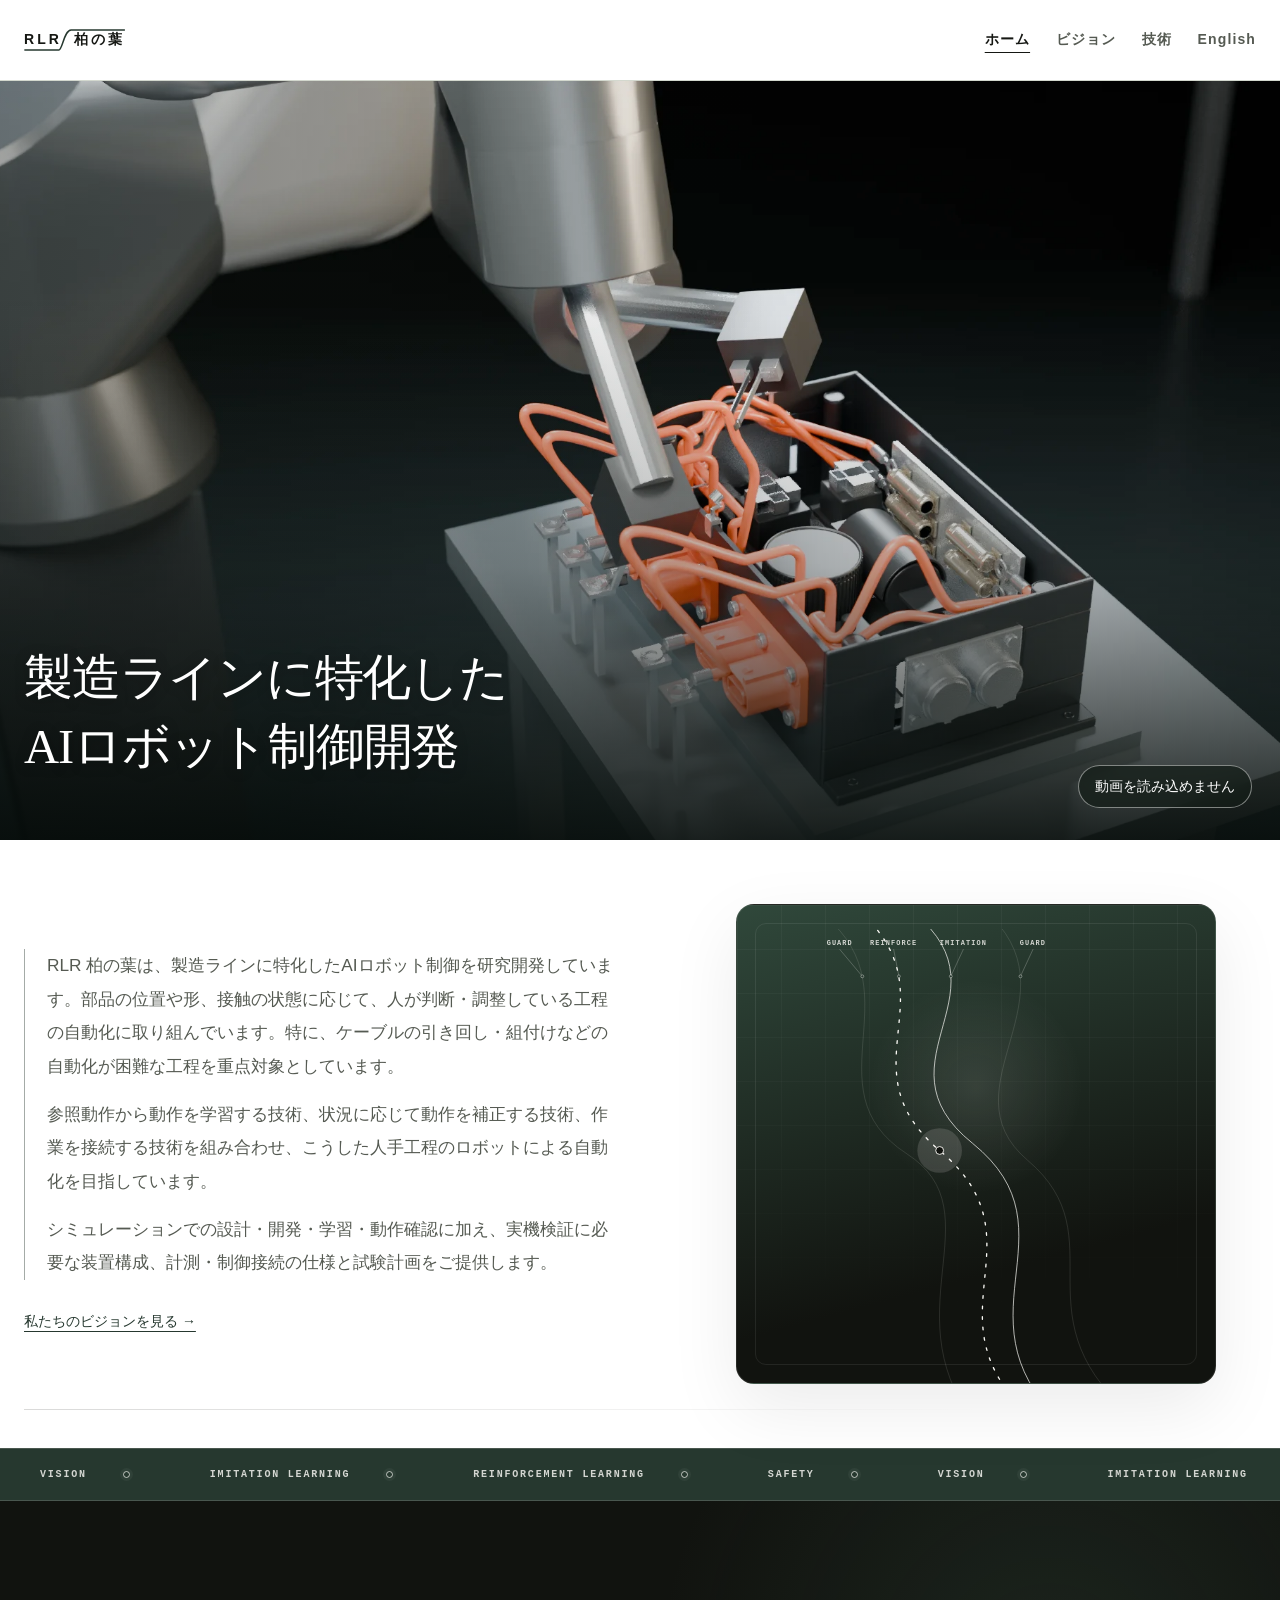
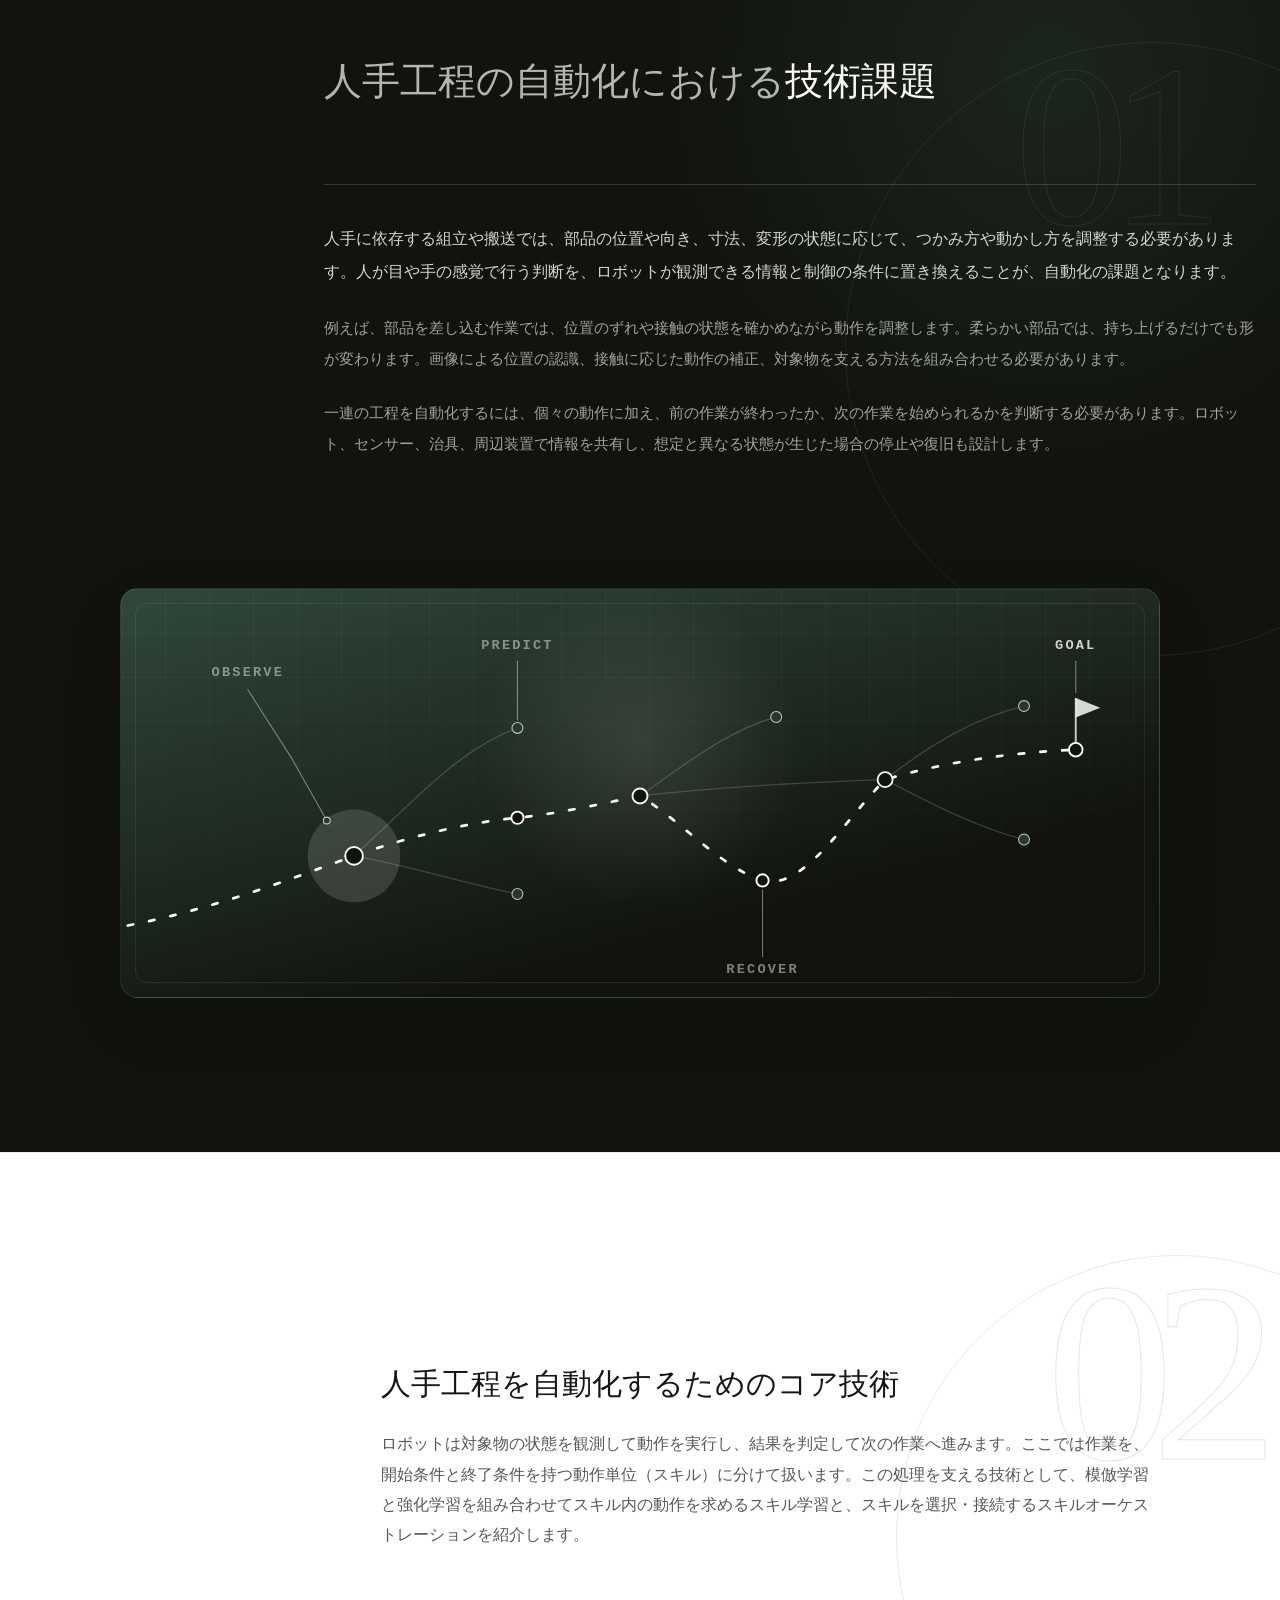
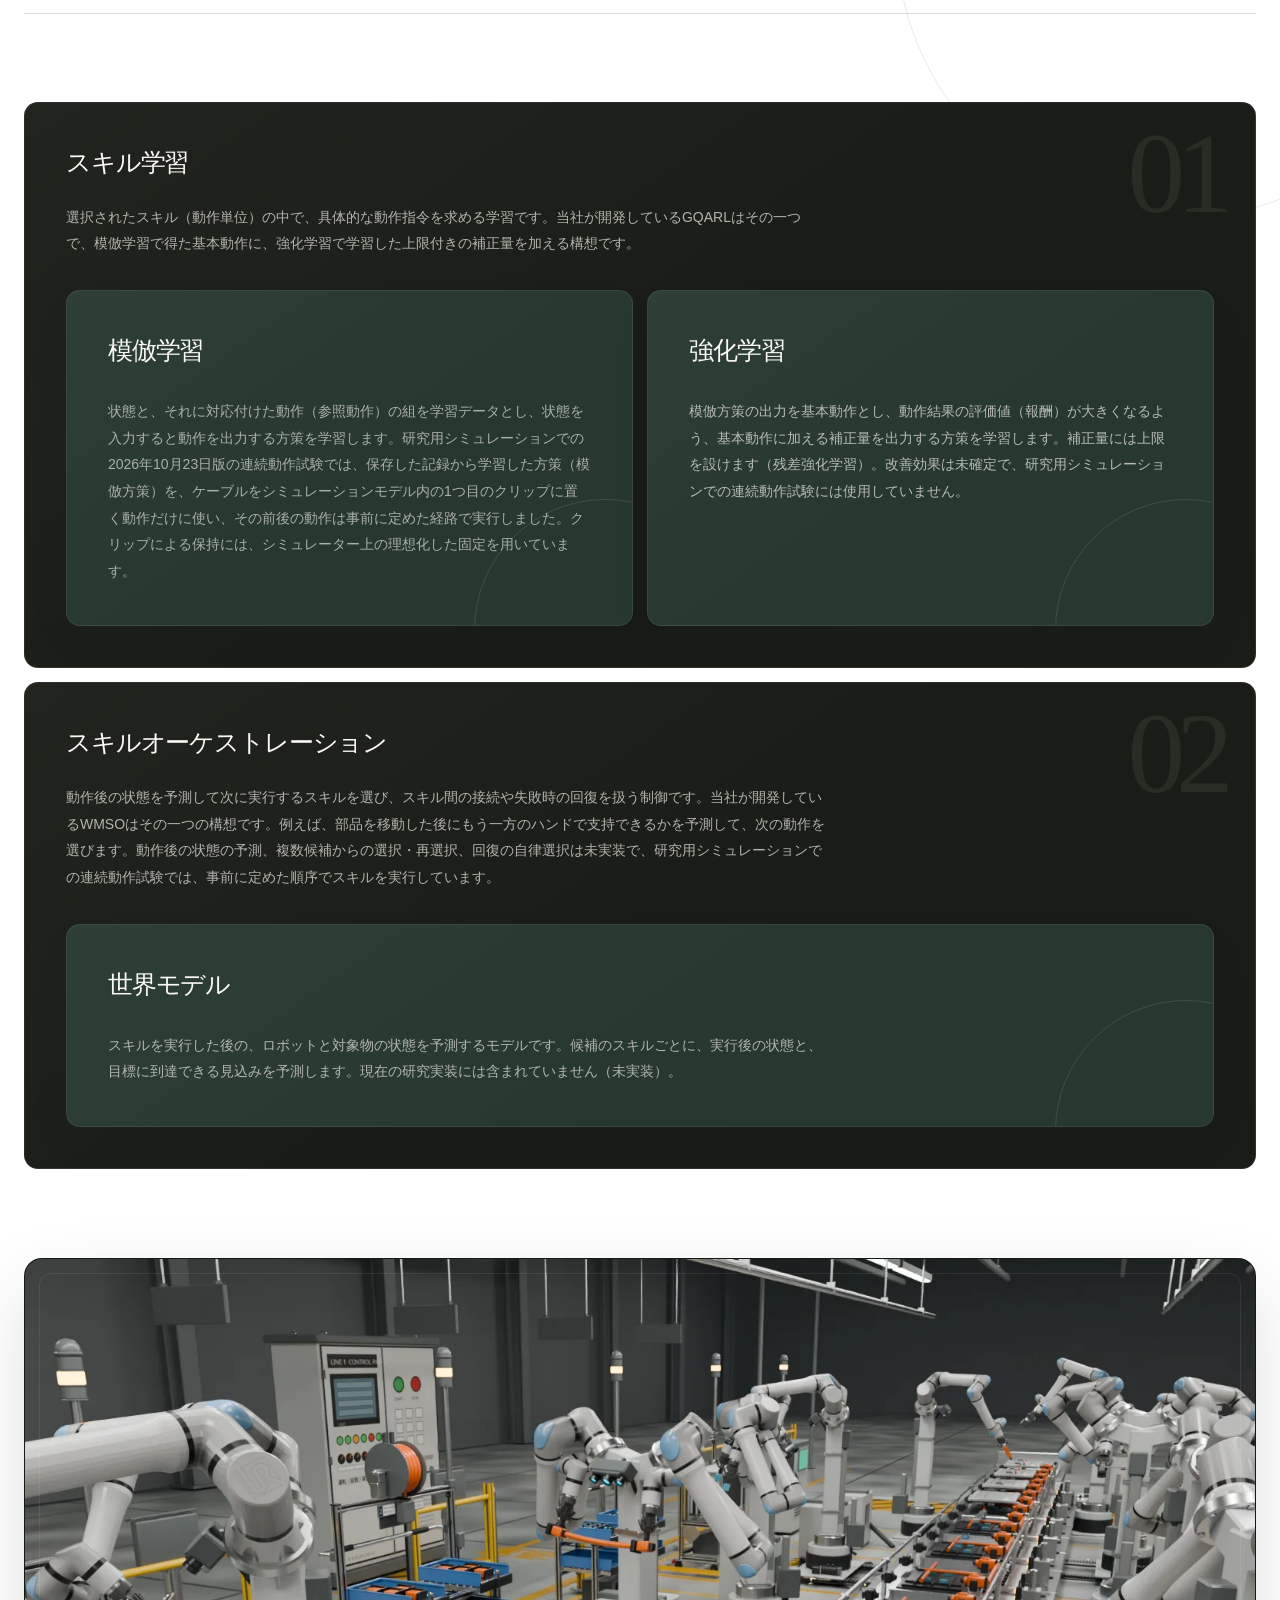
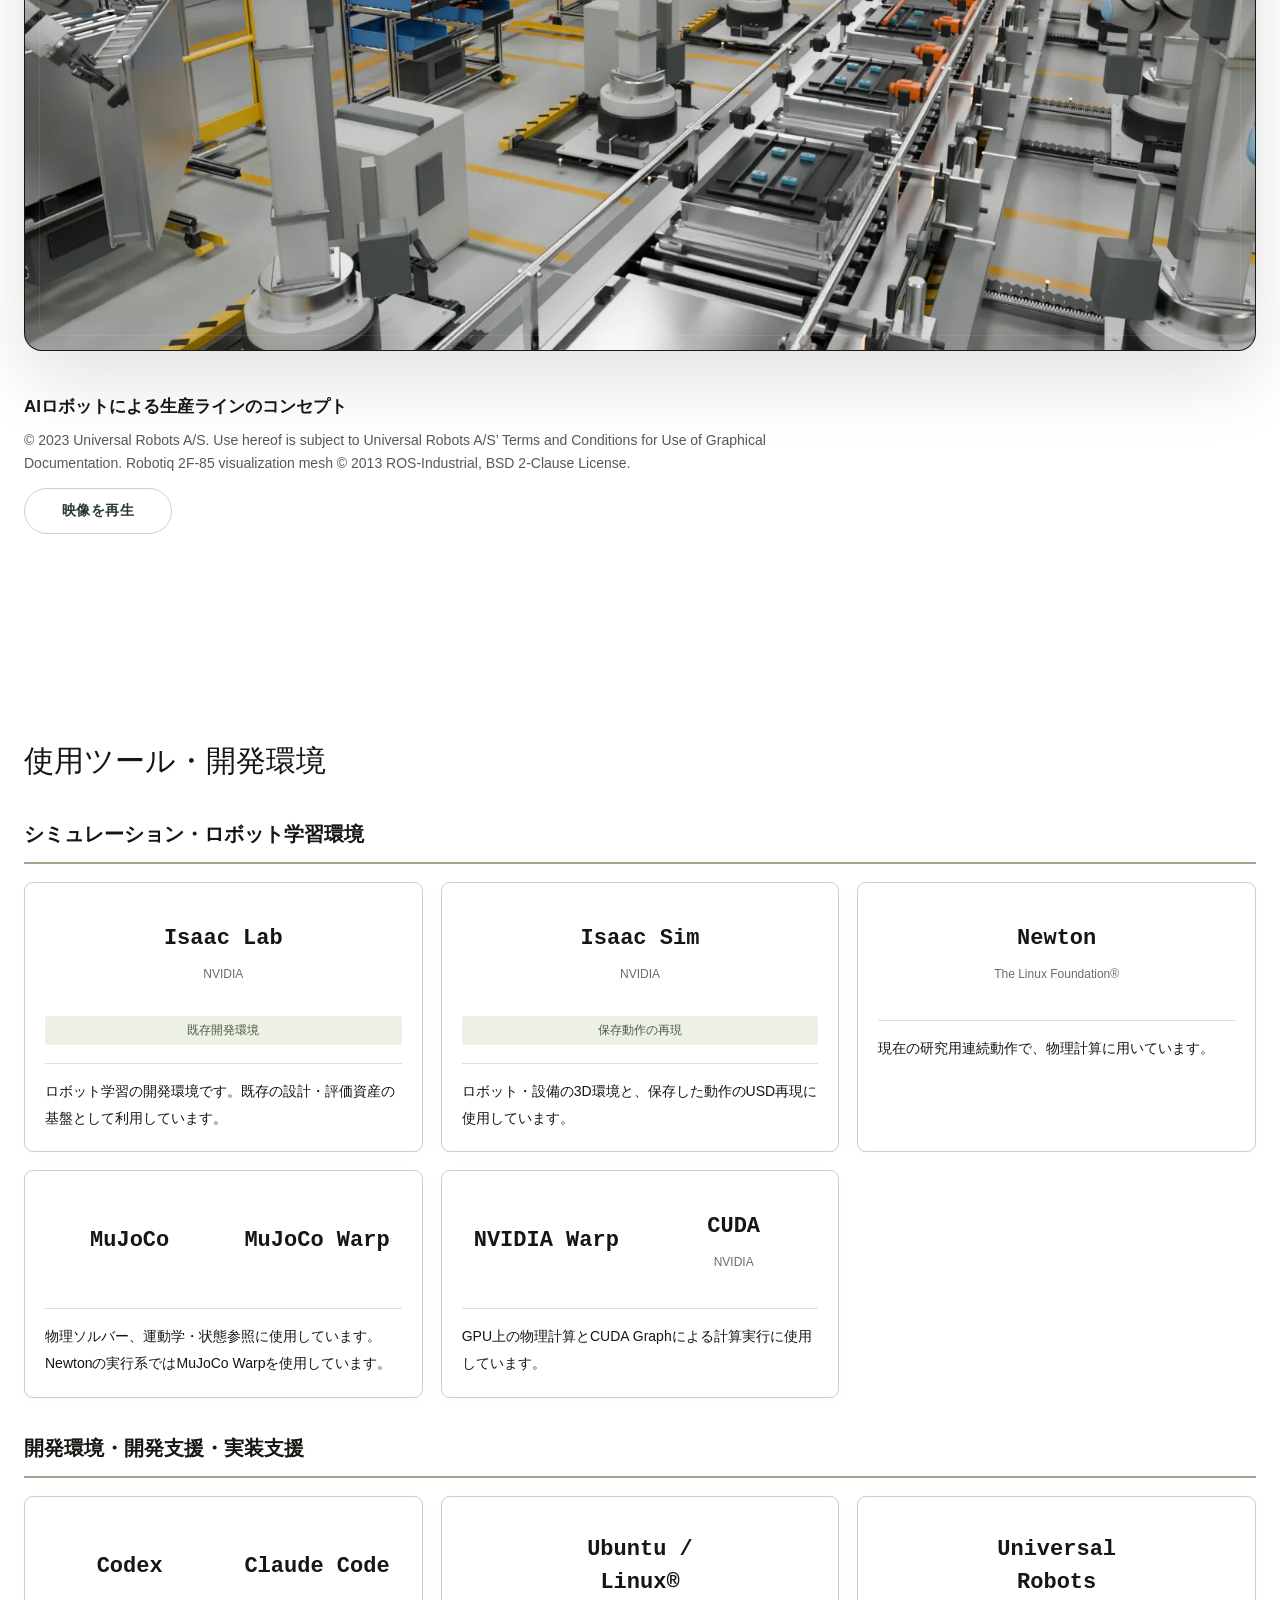
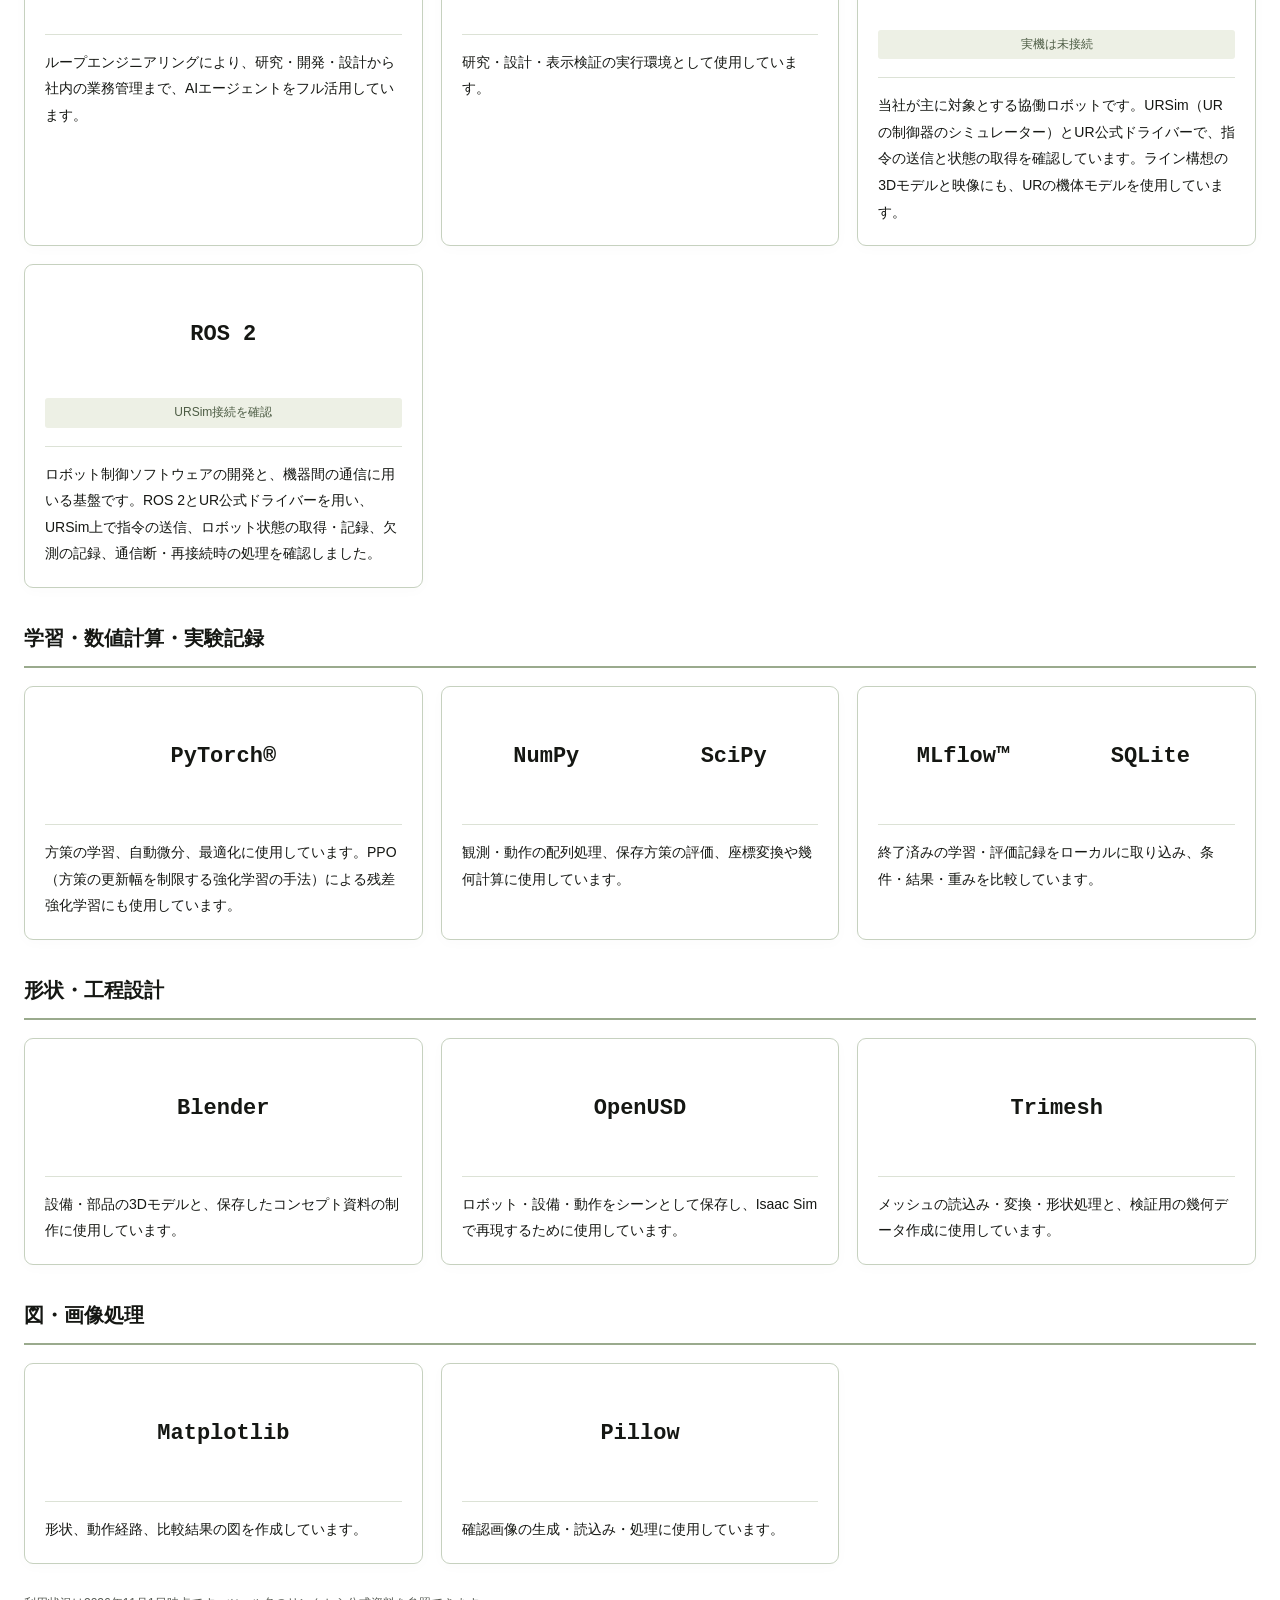
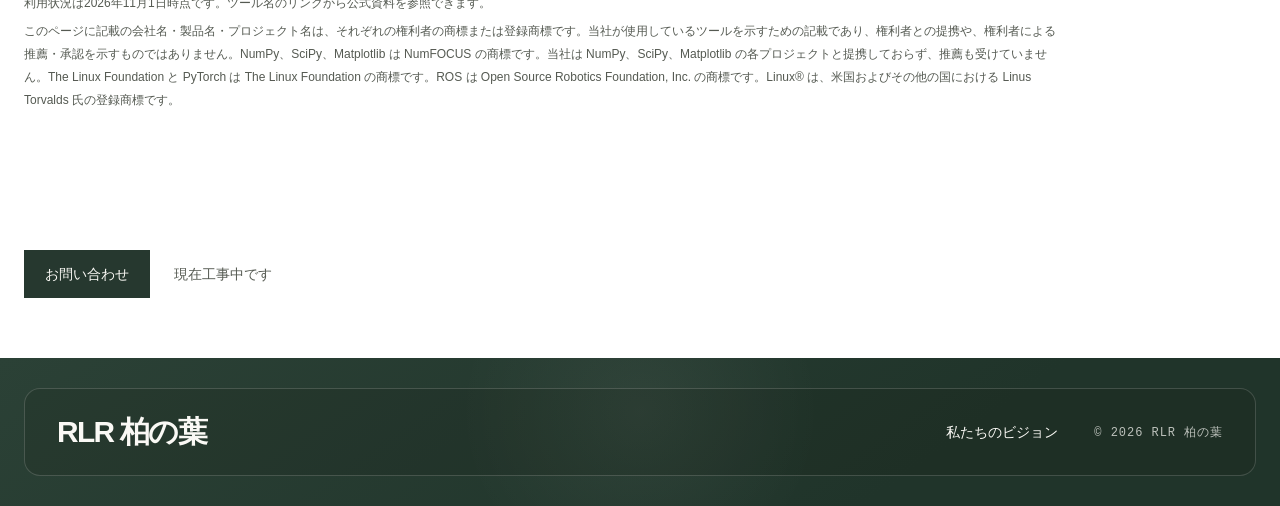
==== commit 1607da43: "Publish: imitation-learning card text, license name, 14px links, menu and scroll fixes - Home (ja/en" ====
--- a/index.html
+++ b/index.html
@@ -1752,7 +1752,7 @@
     </style>
   <link rel="stylesheet" href="/assets/hvjb.css" />
 <link rel="icon" href="/assets/favicon.svg" type="image/svg+xml" />
-<link rel="stylesheet" href="/assets/tools.css?v=fcca507d2964"><link rel="stylesheet" href="/assets/readability.css?v=0982be3990a6"><style>.project-line-link{display:inline-block;margin-top:14px;font-size:14px;text-underline-offset:5px}</style><link rel="stylesheet" href="/assets/cases.css?v=a3985706f7c2"><style id="home-architecture-layout">.core-pair-intro{grid-column:1/-1;margin:34px 0 4px;padding-bottom:20px;border-bottom:1px solid var(--line)}.core-pair-intro strong{display:block;font:500 clamp(25px,3vw,36px)/1.5 var(--serif);margin-bottom:12px}.core-pair-intro span{display:block;max-width:880px;font-size:15px;line-height:1.9;color:var(--ink-soft)}.core-card--architecture{grid-column:span 6;min-height:450px}.core-card--architecture-content{grid-template-columns:minmax(0,1fr);gap:22px;margin-top:32px;align-items:start}.core-card--architecture .core-card-link{margin-top:auto;padding-top:24px}.core-card--architecture h3 small{line-height:1.8}.core-card--architecture p{margin:0}@media(max-width:980px){.core-card--architecture{grid-column:1/-1;min-height:0}.core-card--architecture-content{margin-top:26px}}</style><style id="home-heading-scale">html[lang] body #purpose-title{font-size:clamp(21.33px,3vw,42.67px)}html[lang] body #core-title{font-size:clamp(21.33px,3vw,42.67px)}html[lang="ja"] body #core-title{font-size:clamp(13.33px,2.333vw,40px)}html[lang] body #development-deliverables-title{font-size:clamp(18.67px,2.267vw,29.33px)}html[lang] body #tools-title{font-size:clamp(20px,2.333vw,30.67px)}html[lang] body .core-card h3{font-size:clamp(16.67px,2vw,25.33px)}html[lang] body .core-pair-intro strong{font-size:clamp(16.67px,2vw,24px)}</style><style id="home-label-removal">@media (min-width:981px){.purpose-grid>div{grid-column:2}.core-head>.core-heading{grid-column:2}}</style><style id="home-card-heads">html[lang] body .core-card h3 small{font-size:clamp(16.67px,2vw,25.33px);font-family:inherit;letter-spacing:inherit;line-height:inherit;text-transform:none}</style><style id="home-film-below">.core-map+.concept-film{margin:clamp(56px,7vw,96px) 0 0}</style><style id="home-signal-strip">.signal-track{animation-duration:61s}</style><style id="home-skill-group">.core-group{grid-column:1/-1;position:relative;isolation:isolate;overflow:hidden;display:grid;gap:clamp(22px,2.6vw,34px);padding:clamp(28px,3.2vw,46px);border:1px solid rgba(250,249,245,.08);border-radius:14px;color:var(--white);background:linear-gradient(145deg,rgba(250,249,245,.035),transparent 52%),var(--night-soft)}.core-group::after{position:absolute;z-index:0;top:clamp(12px,1.8vw,24px);right:clamp(18px,2.4vw,34px);content:attr(data-step);color:rgba(250,249,245,.065);font-family:var(--serif);font-size:clamp(84px,9vw,132px);font-weight:500;letter-spacing:-.08em;line-height:.82;pointer-events:none}.core-group>*{position:relative;z-index:1}.core-group-head{display:block;color:inherit;text-decoration:none;max-width:760px}.core-group-head .core-card--architecture-content{margin-top:0}.core-group-head .core-card-meta{margin-bottom:22px}.core-group-head h3{margin:0;font-family:var(--serif);font-weight:500;letter-spacing:-.045em;line-height:1.5;font-size:clamp(16.67px,2vw,25.33px)}.core-group-head h3 small{display:block;margin-bottom:10px;font-family:var(--mono);font-size:10px;font-weight:500;letter-spacing:.12em;text-transform:uppercase}html[lang="ja"] .core-group-head h3 small{margin:0;font:inherit;letter-spacing:inherit;text-transform:none}.core-group-head p{margin:0;color:rgba(250,249,245,.68);font-size:14px;line-height:1.9}.core-group-head:hover .core-card-link{text-decoration:underline}.core-group-head:focus-visible{outline:3px solid #98b178;outline-offset:6px}.core-group-items{display:grid;grid-template-columns:repeat(2,minmax(0,1fr));gap:14px}.core-group-items .core-card{grid-column:auto;min-height:300px}.core-group-items .core-card::after{content:none}.core-group-items .core-card-meta{display:none}.core-group-items .core-card h3{margin:0 0 18px}.core-group-items .core-card .core-card-link{margin-top:auto;padding-top:22px}.core-group+.core-card--wmso{grid-column:1/-1;min-height:0}.core-group+.core-card--wmso p{max-width:760px}@media(max-width:700px){.core-group-items{grid-template-columns:1fr}.core-group{border-radius:10px}.core-group::after{font-size:88px}}</style><style id="home-orchestration-group">.core-card--worldmodel,.core-card--selection{color:var(--white);border-color:rgba(250,249,245,.08);background:linear-gradient(145deg,rgba(250,249,245,.035),transparent 52%),var(--forest)}.core-card--worldmodel::before,.core-card--selection::before{border-color:rgba(250,249,245,.12)}.core-card--worldmodel p,.core-card--selection p{color:rgba(250,249,245,.65)}.core-card--worldmodel:hover,.core-card--selection:hover{border-color:rgba(250,249,245,.2)}.core-group--orchestration .core-group-items{grid-template-columns:minmax(0,1fr)}.core-group--orchestration .core-group-items .core-card{min-height:0}.core-group--orchestration .core-group-items .core-card p{max-width:calc(760px - clamp(28px,3.2vw,46px))}</style><style id="home-small-text">body .concept-film-credit{max-width:760px;font-size:12px;opacity:1}body .concept-film-toggle{min-width:148px;min-height:44px;padding:10px 20px;font-family:var(--sans);font-size:14px;letter-spacing:.04em;text-transform:none}body .footer-meta{font-size:12px;letter-spacing:.08em;color:rgba(250,249,245,.72)}body .hero-film-toggle{font-size:14px}</style><link rel="stylesheet" href="/assets/home-visual.css?v=9d5e4b141c41"><link rel="preload" as="image" href="/assets/harness-routing-concept-poster.webp?v=8de471baf51a" fetchpriority="high" /><link rel="stylesheet" href="/assets/white-background.css?v=1ca10c7d8a95"><style id="common-header-css">#site-header{position:fixed;z-index:50;top:0;right:0;left:0;border-bottom:1px solid #d3d8ce;background:#fff;box-shadow:none;-webkit-backdrop-filter:none;backdrop-filter:none;transition:none}#site-header::before,#site-header::after{display:none}#site-header .nav-shell{display:flex;align-items:center;justify-content:space-between;gap:24px;width:min(100% - 48px,1320px);min-height:80px;margin:0 auto;transition:none}#site-header .brand{color:#151713;line-height:1.7;text-decoration:none}#site-header .site-nav{position:static;display:flex;align-items:center;gap:clamp(16px,2vw,28px);margin:0;padding:0;border:0;background:none;opacity:1;pointer-events:auto;transform:none;transition:none}#site-header .site-nav a{position:static;display:block;padding:8px 0;border:0;color:#555a52;font-size:13px;font-weight:600;line-height:1.7;letter-spacing:.08em;white-space:nowrap;text-decoration:none}#site-header .site-nav a::before,#site-header .site-nav a::after{content:none}#site-header .site-nav a:hover,#site-header .site-nav a[aria-current]{color:#151713;text-decoration:underline;text-decoration-thickness:1px;text-underline-offset:8px}#site-header :is(a,button):focus-visible{outline:2px solid #3d5b4b;outline-offset:4px}#site-header .menu-button{display:none;flex:none;width:44px;height:44px;padding:0;border:1px solid #8a9488;border-radius:50%;background:transparent;color:#151713;cursor:pointer}#site-header .menu-button span,#site-header .menu-button::before,#site-header .menu-button::after{display:block;width:16px;height:1px;margin:4px auto;content:"";background:currentColor;transition:transform 180ms ease}#site-header .menu-button[aria-expanded="true"] span{opacity:0}#site-header .menu-button[aria-expanded="true"]::before{transform:translateY(5px) rotate(45deg)}#site-header .menu-button[aria-expanded="true"]::after{transform:translateY(-5px) rotate(-45deg)}@media(max-width:980px){#site-header .nav-shell{width:calc(100% - 32px);min-height:68px}#site-header .menu-button{display:block}#site-header .site-nav{position:absolute;top:calc(100% + 1px);right:0;left:0;display:none;gap:0;max-height:calc(100vh - 69px);overflow-y:auto;padding:6px 16px 16px;border-bottom:1px solid #d3d8ce;background:#fff}#site-header .site-nav.is-open{display:grid}#site-header .site-nav a{padding:13px 4px;border-bottom:1px solid #e3e7e2}}</style><style id="publish-pages">a.link-disabled{cursor:default}.core-card.link-disabled:hover{border-color:var(--line);box-shadow:0 20px 52px rgba(17,19,15,.035);translate:none}.core-card--imitation.link-disabled:hover,.core-card--reinforcement.link-disabled:hover,.core-card--architecture.link-disabled:hover,.core-card--worldmodel.link-disabled:hover,.core-card--selection.link-disabled:hover{border-color:rgba(250,249,245,.08)}.construction-note{font-size:14px;line-height:1.6;color:var(--ink-soft)}.core-group-items .core-card{min-height:0}</style></head>
+<link rel="stylesheet" href="/assets/tools.css?v=fcca507d2964"><link rel="stylesheet" href="/assets/readability.css?v=8768407e3f03"><style>.project-line-link{display:inline-block;margin-top:14px;font-size:14px;text-underline-offset:5px}</style><link rel="stylesheet" href="/assets/cases.css?v=a3985706f7c2"><style id="home-architecture-layout">.core-pair-intro{grid-column:1/-1;margin:34px 0 4px;padding-bottom:20px;border-bottom:1px solid var(--line)}.core-pair-intro strong{display:block;font:500 clamp(25px,3vw,36px)/1.5 var(--serif);margin-bottom:12px}.core-pair-intro span{display:block;max-width:880px;font-size:15px;line-height:1.9;color:var(--ink-soft)}.core-card--architecture{grid-column:span 6;min-height:450px}.core-card--architecture-content{grid-template-columns:minmax(0,1fr);gap:22px;margin-top:32px;align-items:start}.core-card--architecture .core-card-link{margin-top:auto;padding-top:24px}.core-card--architecture h3 small{line-height:1.8}.core-card--architecture p{margin:0}@media(max-width:980px){.core-card--architecture{grid-column:1/-1;min-height:0}.core-card--architecture-content{margin-top:26px}}</style><style id="home-heading-scale">html[lang] body #purpose-title{font-size:clamp(21.33px,3vw,42.67px)}html[lang] body #core-title{font-size:clamp(21.33px,3vw,42.67px)}html[lang="ja"] body #core-title{font-size:clamp(13.33px,2.333vw,40px)}html[lang] body #development-deliverables-title{font-size:clamp(18.67px,2.267vw,29.33px)}html[lang] body #tools-title{font-size:clamp(20px,2.333vw,30.67px)}html[lang] body .core-card h3{font-size:clamp(16.67px,2vw,25.33px)}html[lang] body .core-pair-intro strong{font-size:clamp(16.67px,2vw,24px)}</style><style id="home-label-removal">@media (min-width:981px){.purpose-grid>div{grid-column:2}.core-head>.core-heading{grid-column:2}}</style><style id="home-card-heads">html[lang] body .core-card h3 small{font-size:clamp(16.67px,2vw,25.33px);font-family:inherit;letter-spacing:inherit;line-height:inherit;text-transform:none}</style><style id="home-film-below">.core-map+.concept-film{margin:clamp(56px,7vw,96px) 0 0}</style><style id="home-signal-strip">.signal-track{animation-duration:61s}</style><style id="home-skill-group">.core-group{grid-column:1/-1;position:relative;isolation:isolate;overflow:hidden;display:grid;gap:clamp(22px,2.6vw,34px);padding:clamp(28px,3.2vw,46px);border:1px solid rgba(250,249,245,.08);border-radius:14px;color:var(--white);background:linear-gradient(145deg,rgba(250,249,245,.035),transparent 52%),var(--night-soft)}.core-group::after{position:absolute;z-index:0;top:clamp(12px,1.8vw,24px);right:clamp(18px,2.4vw,34px);content:attr(data-step);color:rgba(250,249,245,.065);font-family:var(--serif);font-size:clamp(84px,9vw,132px);font-weight:500;letter-spacing:-.08em;line-height:.82;pointer-events:none}.core-group>*{position:relative;z-index:1}.core-group-head{display:block;color:inherit;text-decoration:none;max-width:760px}.core-group-head .core-card--architecture-content{margin-top:0}.core-group-head .core-card-meta{margin-bottom:22px}.core-group-head h3{margin:0;font-family:var(--serif);font-weight:500;letter-spacing:-.045em;line-height:1.5;font-size:clamp(16.67px,2vw,25.33px)}.core-group-head h3 small{display:block;margin-bottom:10px;font-family:var(--mono);font-size:10px;font-weight:500;letter-spacing:.12em;text-transform:uppercase}html[lang="ja"] .core-group-head h3 small{margin:0;font:inherit;letter-spacing:inherit;text-transform:none}.core-group-head p{margin:0;color:rgba(250,249,245,.68);font-size:14px;line-height:1.9}.core-group-head:hover .core-card-link{text-decoration:underline}.core-group-head:focus-visible{outline:3px solid #98b178;outline-offset:6px}.core-group-items{display:grid;grid-template-columns:repeat(2,minmax(0,1fr));gap:14px}.core-group-items .core-card{grid-column:auto;min-height:300px}.core-group-items .core-card::after{content:none}.core-group-items .core-card-meta{display:none}.core-group-items .core-card h3{margin:0 0 18px}.core-group-items .core-card .core-card-link{margin-top:auto;padding-top:22px}.core-group+.core-card--wmso{grid-column:1/-1;min-height:0}.core-group+.core-card--wmso p{max-width:760px}@media(max-width:700px){.core-group-items{grid-template-columns:1fr}.core-group{border-radius:10px}.core-group::after{font-size:88px}}</style><style id="home-orchestration-group">.core-card--worldmodel,.core-card--selection{color:var(--white);border-color:rgba(250,249,245,.08);background:linear-gradient(145deg,rgba(250,249,245,.035),transparent 52%),var(--forest)}.core-card--worldmodel::before,.core-card--selection::before{border-color:rgba(250,249,245,.12)}.core-card--worldmodel p,.core-card--selection p{color:rgba(250,249,245,.65)}.core-card--worldmodel:hover,.core-card--selection:hover{border-color:rgba(250,249,245,.2)}.core-group--orchestration .core-group-items{grid-template-columns:minmax(0,1fr)}.core-group--orchestration .core-group-items .core-card{min-height:0}.core-group--orchestration .core-group-items .core-card p{max-width:calc(760px - clamp(28px,3.2vw,46px))}</style><style id="home-section-anchor">@media(max-width:980px){#core{scroll-margin-top:68px}}</style><style id="home-overflow-clip">html{overflow-x:clip}</style><style id="home-small-text">body .concept-film-credit{max-width:760px;font-size:14px;opacity:1}body .concept-film-toggle{min-width:148px;min-height:44px;padding:10px 20px;font-family:var(--sans);font-size:14px;letter-spacing:.04em;text-transform:none}body .footer-meta{font-size:12px;letter-spacing:.08em;color:rgba(250,249,245,.72)}body .hero-film-toggle{font-size:14px}</style><link rel="stylesheet" href="/assets/home-visual.css?v=9d5e4b141c41"><link rel="preload" as="image" href="/assets/harness-routing-concept-poster.webp?v=8de471baf51a" fetchpriority="high" /><link rel="stylesheet" href="/assets/white-background.css?v=1ca10c7d8a95"><style id="common-header-css">#site-header{position:fixed;z-index:50;top:0;right:0;left:0;border-bottom:1px solid #d3d8ce;background:#fff;box-shadow:none;-webkit-backdrop-filter:none;backdrop-filter:none;transition:none}#site-header::before,#site-header::after{display:none}#site-header .nav-shell{display:flex;align-items:center;justify-content:space-between;gap:24px;width:min(100% - 48px,1320px);min-height:80px;margin:0 auto;transition:none}#site-header .brand{color:#151713;line-height:1.7;text-decoration:none}#site-header .site-nav{position:static;display:flex;align-items:center;gap:clamp(16px,2vw,28px);margin:0;padding:0;border:0;background:none;opacity:1;pointer-events:auto;transform:none;transition:none}#site-header .site-nav a{position:static;display:block;padding:8px 0;border:0;color:#555a52;font-size:14px;font-weight:600;line-height:1.7;letter-spacing:.08em;white-space:nowrap;text-decoration:none}#site-header .site-nav a::before,#site-header .site-nav a::after{content:none}#site-header .site-nav a:hover,#site-header .site-nav a[aria-current]{color:#151713;text-decoration:underline;text-decoration-thickness:1px;text-underline-offset:8px}#site-header :is(a,button):focus-visible{outline:2px solid #3d5b4b;outline-offset:4px}#site-header .menu-button{display:none;flex:none;width:44px;height:44px;padding:0;border:1px solid #8a9488;border-radius:50%;background:transparent;color:#151713;cursor:pointer}#site-header .menu-button span,#site-header .menu-button::before,#site-header .menu-button::after{display:block;width:16px;height:1px;margin:4px auto;content:"";background:currentColor;transition:transform 180ms ease}#site-header .menu-button[aria-expanded="true"] span{opacity:0}#site-header .menu-button[aria-expanded="true"]::before{transform:translateY(5px) rotate(45deg)}#site-header .menu-button[aria-expanded="true"]::after{transform:translateY(-5px) rotate(-45deg)}@media(max-width:980px){#site-header .nav-shell{width:calc(100% - 32px);min-height:68px}#site-header .menu-button{display:block}#site-header .site-nav{position:absolute;top:calc(100% + 1px);right:0;left:0;display:none;gap:0;max-height:calc(100vh - 69px);overflow-y:auto;padding:6px 16px 16px;border-bottom:1px solid #d3d8ce;background:#fff}#site-header .site-nav.is-open{display:grid}#site-header .site-nav a{padding:13px 4px;border-bottom:1px solid #e3e7e2}}</style><style id="publish-pages">a.link-disabled{cursor:default}.core-card.link-disabled:hover{border-color:var(--line);box-shadow:0 20px 52px rgba(17,19,15,.035);translate:none}.core-card--imitation.link-disabled:hover,.core-card--reinforcement.link-disabled:hover,.core-card--architecture.link-disabled:hover,.core-card--worldmodel.link-disabled:hover,.core-card--selection.link-disabled:hover{border-color:rgba(250,249,245,.08)}.construction-note{font-size:14px;line-height:1.6;color:var(--ink-soft)}.core-group-items .core-card{min-height:0}</style></head>
 
   <body>
     <a class="skip-link" href="#main">本文へ移動</a>
@@ -1885,7 +1885,7 @@
             <!-- skill-group:start --><div class="core-group core-group--skill reveal" id="gqarl" data-step="01" role="group" aria-labelledby="technology-gqarl-title"><a class="core-group-head link-disabled"><div class="core-card--gqarl-content core-card--architecture-content"><h3 id="technology-gqarl-title"><small>スキル学習</small></h3><p>選択されたスキル（動作単位）の中で、具体的な動作指令を求める学習です。当社が開発しているGQARLはその一つで、模倣学習で得た基本動作に、強化学習で学習した上限付きの補正量を加える構想です。</p></div></a><!-- skill-group:head-end --><div class="core-group-items">
               <a class="core-card core-card--imitation reveal link-disabled" data-step="">
               <h3 id="technology-imitation-title"><small>模倣学習</small></h3>
-              <p>状態と、その状態で行った動作（参照動作）の組を学習データとし、状態を入力すると動作を出力する方策を学習します。研究用シミュレーションでの連続動作試験では、保存した記録から学習した方策（模倣方策）を最初の動作に使用しています。</p></a>
+              <p>状態と、それに対応付けた動作（参照動作）の組を学習データとし、状態を入力すると動作を出力する方策を学習します。研究用シミュレーションでの2026年10月23日版の連続動作試験では、保存した記録から学習した方策（模倣方策）を、ケーブルをシミュレーションモデル内の1つ目のクリップに置く動作だけに使い、その前後の動作は事前に定めた経路で実行しました。クリップによる保持には、シミュレーター上の理想化した固定を用いています。</p></a>
               <a class="core-card core-card--reinforcement reveal link-disabled" data-step="">
               <h3 id="technology-reinforcement-title"><small>強化学習</small></h3>
               <p>模倣方策の出力を基本動作とし、動作結果の評価値（報酬）が大きくなるよう、基本動作に加える補正量を出力する方策を学習します。補正量には上限を設けます（残差強化学習）。改善効果は未確定で、研究用シミュレーションでの連続動作試験には使用していません。</p></a>
@@ -1927,7 +1927,7 @@
                   © 2023 Universal Robots A/S. Use hereof is subject to Universal Robots A/S’
                   <a href="https://www.universal-robots.com/legal/terms-and-conditions/terms_and_conditions_for_use_of_graphical_documentation.txt" target="_blank" rel="noopener noreferrer">Terms and Conditions for Use of Graphical Documentation</a>.
                   Robotiq 2F-85 visualization mesh © 2013 ROS-Industrial,
-                  <a href="/assets/licenses/robotiq-bsd-3-clause.txt">BSD 3-Clause License</a>.
+                  <a href="/assets/licenses/robotiq-bsd-2-clause.txt">BSD 2-Clause License</a>.
                 </p>
                 <button
                   class="concept-film-toggle"
@@ -2139,5 +2139,5 @@
         revealItems.forEach((item) => observer.observe(item));
       })();
     </script>
-  <script defer src="/assets/home-visual.js?v=703a95157cf0"></script></body>
+  <script defer src="/assets/home-visual.js?v=703a95157cf0"></script><script id="common-header-focus-js">(()=>{const h=document.getElementById("site-header"),b=document.getElementById("menu-button");if(!h||!b)return;document.addEventListener("focusin",e=>{if(b.getAttribute("aria-expanded")==="true"&&!h.contains(e.target))b.click()})})()</script></body>
 </html>
--- a/assets/readability.css
+++ b/assets/readability.css
@@ -55,5 +55,5 @@
 @media(max-width:900px){.delivery-stages{grid-template-columns:1fr;gap:16px}.delivery-stage{padding:24px}.delivery-stage h3{font-size:24px}.delivery-stage .delivery-output{margin-top:0}.delivery-home{padding-top:46px;padding-bottom:36px}}
 @media(min-width:901px){.delivery-home .delivery-stages{display:block;border-top:1px solid var(--line)}.delivery-home .delivery-stage{display:grid;grid-template-columns:50px minmax(240px,.9fr) minmax(0,1.5fr);gap:24px;align-items:baseline;padding:20px 0;border:0;border-bottom:1px solid var(--line);border-radius:0}.delivery-home .delivery-index{border:0;padding:0;margin:0}.delivery-home .delivery-stage h3{margin:0;font:500 21px/1.6 var(--serif);text-wrap:balance}.delivery-home .delivery-stage p{margin:0;font-size:15px;line-height:1.85}.delivery-home .delivery-sequence{max-width:1050px;line-height:1.9;margin:24px 0 0}}
 .home-services-link{color:inherit;text-decoration:underline}
-.home-vision-link{margin:24px 0 0;font-size:14px;line-height:1.8}.home-vision-link a{display:inline-block;padding-block:5px;color:var(--forest);text-decoration:underline;text-underline-offset:5px}.footer-page-links{display:flex;flex-wrap:wrap;gap:12px 24px;font-size:12px;line-height:1.8}.footer-page-links a{color:var(--white);text-underline-offset:4px}.footer-page-links a:hover{text-decoration:underline}
+.home-vision-link{margin:24px 0 0;font-size:14px;line-height:1.8}.home-vision-link a{display:inline-block;padding-block:5px;color:var(--forest);text-decoration:underline;text-underline-offset:5px}.footer-page-links{display:flex;flex-wrap:wrap;gap:12px 24px;font-size:14px;line-height:1.8}.footer-page-links a{color:var(--white);text-underline-offset:4px}.footer-page-links a:hover{text-decoration:underline}
 @media(max-width:760px){.closing--footer .site-footer{align-items:start;flex-direction:column;gap:28px}.closing--footer .footer-details{align-items:start;flex-direction:column;gap:20px}.closing--footer .footer-meta{text-align:left}}
